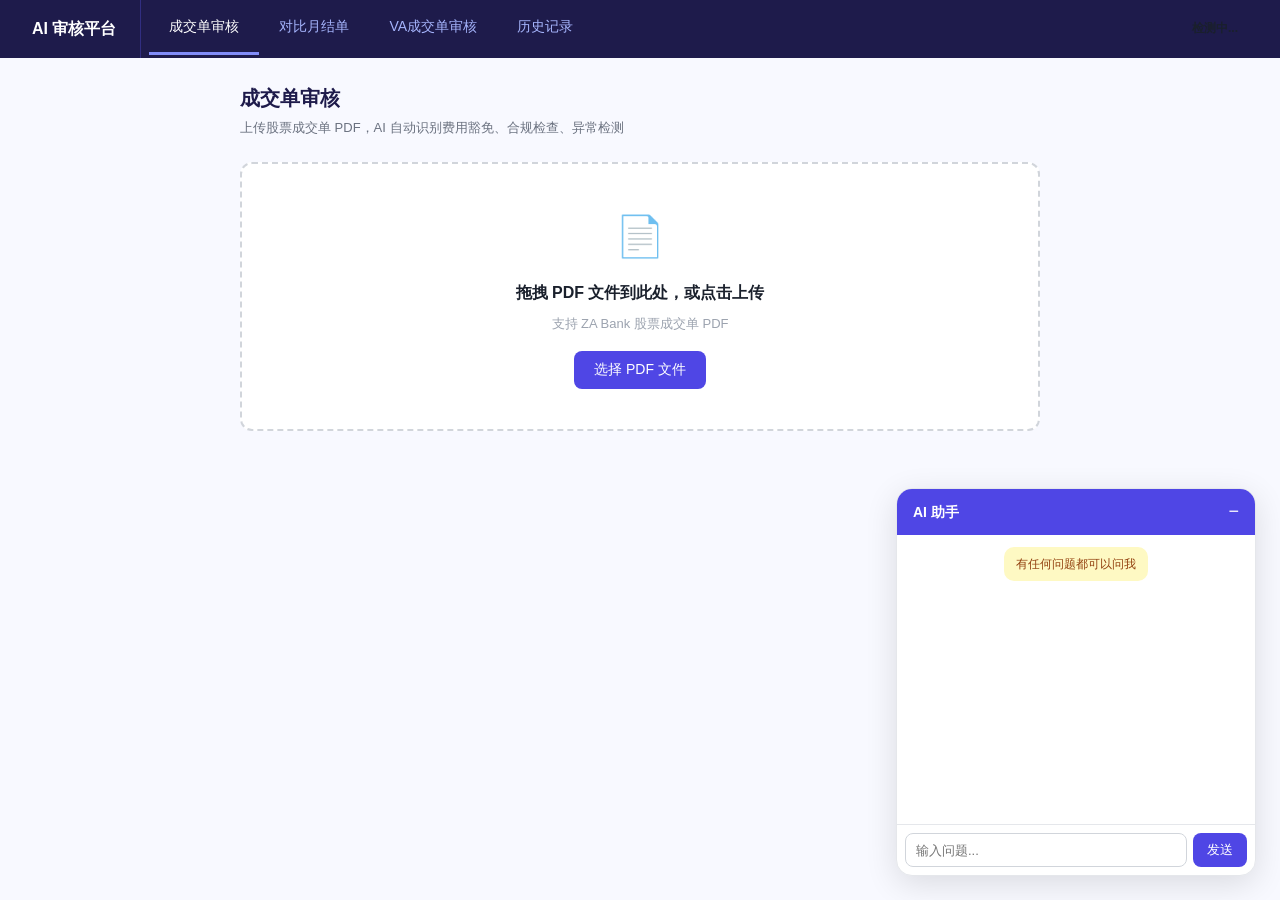
==== templates/index.html @ 9c2ac007 "add VA audit module and Excel export" ====
<!DOCTYPE html>
<html lang="zh-HK">
<head>
    <meta charset="UTF-8">
    <meta name="viewport" content="width=device-width, initial-scale=1.0">
    <title>AI 成交单审核平台</title>
    <link rel="stylesheet" href="/static/style.css">
    <style>
        /* ===== Nav ===== */
        .nav { background: #1e1b4b; padding: 0 32px; display: flex; align-items: center; gap: 0; }
        .nav-brand { color: #fff; font-weight: 700; font-size: 16px; padding: 16px 24px 16px 0; border-right: 1px solid #312e81; margin-right: 8px; }
        .nav-btn { color: #a5b4fc; padding: 16px 20px; cursor: pointer; font-size: 14px; border: none; background: none; transition: all 0.15s; border-bottom: 3px solid transparent; }
        .nav-btn:hover { color: #fff; }
        .nav-btn.active { color: #fff; border-bottom-color: #818cf8; }
        .nav-status { margin-left: auto; font-size: 12px; }

        /* ===== Pages ===== */
        .page { display: none; padding: 24px 32px; max-width: 1000px; margin: 0 auto; }
        .page.active { display: block; }

        /* ===== Compare Page ===== */
        .compare-upload-grid { display: grid; grid-template-columns: 1fr 1fr; gap: 16px; margin-bottom: 20px; }
        .compare-upload-box { border: 2px dashed #d1d5db; border-radius: 12px; padding: 24px; text-align: center; background: #fafafa; }
        .compare-upload-box h3 { font-size: 14px; color: #4f46e5; margin-bottom: 8px; }
        .compare-upload-box p { font-size: 12px; color: #9ca3af; margin-bottom: 12px; }
        .compare-upload-box.has-file { border-color: #4f46e5; background: #f0f4ff; }
        .file-label { font-size: 12px; color: #6b7280; margin-top: 8px; }

        /* ===== Compare Results ===== */
        .compare-result-header { display: flex; gap: 12px; margin-bottom: 20px; }
        .result-badge { padding: 8px 20px; border-radius: 8px; font-weight: 700; font-size: 14px; }
        .result-badge.pass { background: #dcfce7; color: #16a34a; }
        .result-badge.fail { background: #fee2e2; color: #dc2626; }
        .compare-grid { display: grid; grid-template-columns: 1fr 1fr; gap: 20px; margin-bottom: 20px; }
        .compare-card { background: #fff; border: 1px solid #e5e7eb; border-radius: 12px; padding: 16px; }
        .compare-card h4 { font-size: 13px; color: #6b7280; margin-bottom: 12px; font-weight: 600; text-transform: uppercase; letter-spacing: 0.5px; }
        .compare-card .kv { display: flex; justify-content: space-between; font-size: 13px; padding: 4px 0; border-bottom: 1px solid #f3f4f6; }
        .compare-card .kv:last-child { border: none; }
        .compare-card .kv .key { color: #6b7280; }
        .compare-card .kv .val { font-weight: 500; color: #111; }

        .match-table { width: 100%; border-collapse: collapse; font-size: 13px; }
        .match-table th { background: #f3f4f6; padding: 8px 12px; text-align: left; font-weight: 600; color: #374151; }
        .match-table td { padding: 8px 12px; border-bottom: 1px solid #f3f4f6; }
        .match-table tr.match-ok td { background: #f0fdf4; }
        .match-table tr.match-fail td { background: #fff1f2; }
        .match-icon { font-size: 16px; }

        /* ===== History Page ===== */
        .history-item { display: flex; justify-content: space-between; align-items: center; padding: 12px 16px; border: 1px solid #e5e7eb; border-radius: 10px; margin-bottom: 8px; background: #fff; cursor: pointer; }
        .history-item:hover { background: #f9fafb; }
        .hi-name { font-weight: 500; font-size: 14px; }
        .hi-time { font-size: 12px; color: #9ca3af; margin-top: 2px; }
        .hi-badges { display: flex; gap: 6px; }
        .badge-critical { background: #fee2e2; color: #dc2626; padding: 2px 8px; border-radius: 12px; font-size: 11px; }
        .badge-warning { background: #fef3c7; color: #d97706; padding: 2px 8px; border-radius: 12px; font-size: 11px; }
        .badge-ok { background: #dcfce7; color: #16a34a; padding: 2px 8px; border-radius: 12px; font-size: 11px; }

        /* ===== Chat Box ===== */
        .chat-box { position: fixed; bottom: 24px; right: 24px; width: 360px; background: #fff; border: 1px solid #e5e7eb; border-radius: 16px; box-shadow: 0 8px 32px rgba(0,0,0,0.12); z-index: 1000; display: flex; flex-direction: column; overflow: hidden; }
        .chat-header { background: #4f46e5; color: #fff; padding: 12px 16px; display: flex; justify-content: space-between; align-items: center; cursor: pointer; }
        .chat-header h4 { margin: 0; font-size: 14px; }
        .chat-toggle-btn { background: none; border: none; color: #fff; font-size: 18px; cursor: pointer; }
        .chat-body { display: flex; flex-direction: column; height: 340px; }
        .chat-messages { flex: 1; overflow-y: auto; padding: 12px; display: flex; flex-direction: column; gap: 8px; }
        .chat-msg { padding: 8px 12px; border-radius: 10px; font-size: 13px; max-width: 85%; line-height: 1.5; }
        .chat-msg.user { background: #4f46e5; color: #fff; align-self: flex-end; }
        .chat-msg.ai { background: #f3f4f6; color: #111; align-self: flex-start; }
        .chat-msg.hint { background: #fef9c3; color: #92400e; align-self: center; font-size: 12px; text-align: center; }
        .chat-input-row { display: flex; border-top: 1px solid #e5e7eb; padding: 8px; gap: 6px; }
        .chat-input-row input { flex: 1; border: 1px solid #d1d5db; border-radius: 8px; padding: 8px 10px; font-size: 13px; outline: none; }
        .chat-input-row input:focus { border-color: #4f46e5; }
        .chat-send-btn { background: #4f46e5; color: #fff; border: none; border-radius: 8px; padding: 8px 14px; cursor: pointer; font-size: 13px; }
        .chat-send-btn:disabled { background: #a5b4fc; }
        .chat-collapsed .chat-body { display: none; }

        /* ===== Misc ===== */
        .page-title { font-size: 20px; font-weight: 700; color: #1e1b4b; margin-bottom: 4px; }
        .page-subtitle { font-size: 13px; color: #6b7280; margin-bottom: 24px; }
        .btn { padding: 10px 20px; border-radius: 8px; border: none; cursor: pointer; font-size: 14px; font-weight: 500; }
        .btn-primary { background: #4f46e5; color: #fff; }
        .btn-primary:hover { background: #4338ca; }
        .btn-secondary { background: #f3f4f6; color: #374151; }
        .hidden { display: none !important; }
        .card { background: #fff; border: 1px solid #e5e7eb; border-radius: 12px; padding: 20px; margin-bottom: 16px; }
        .section-title { font-size: 15px; font-weight: 600; color: #1e1b4b; margin-bottom: 12px; }
    </style>
</head>
<body style="margin:0;background:#f8f9ff;font-family:-apple-system,BlinkMacSystemFont,'Segoe UI',sans-serif;">

    <!-- ===== Nav ===== -->
    <nav class="nav">
        <div class="nav-brand">AI 审核平台</div>
        <button class="nav-btn active" onclick="showPage('audit')">成交单审核</button>
        <button class="nav-btn" onclick="showPage('compare')">对比月结单</button>
        <button class="nav-btn" onclick="showPage('va')">VA成交单审核</button>
        <button class="nav-btn" onclick="showPage('history')">历史记录</button>
        <div class="nav-status">
            <span class="header-badge" id="ai-status" style="font-size:12px;padding:4px 10px;">检测中...</span>
        </div>
    </nav>

    <!-- ===== Page: 成交单审核 ===== -->
    <div class="page active" id="page-audit">
        <div style="max-width:800px;margin:0 auto;">
            <div class="page-title">成交单审核</div>
            <div class="page-subtitle">上传股票成交单 PDF，AI 自动识别费用豁免、合规检查、异常检测</div>

            <div class="upload-zone" id="upload-zone" style="border:2px dashed #d1d5db;border-radius:12px;padding:40px;text-align:center;background:#fff;margin-bottom:16px;">
                <div style="font-size:40px;margin-bottom:12px;">📄</div>
                <h2 style="font-size:16px;margin-bottom:8px;">拖拽 PDF 文件到此处，或点击上传</h2>
                <p style="color:#9ca3af;font-size:13px;margin-bottom:16px;">支持 ZA Bank 股票成交单 PDF</p>
                <input type="file" id="file-input" accept=".pdf" hidden>
                <button class="btn btn-primary" onclick="document.getElementById('file-input').click()">选择 PDF 文件</button>
            </div>

            <div id="file-list" style="margin-bottom:12px;"></div>
            <div class="hidden" id="progress-container" style="margin-bottom:16px;">
                <div style="background:#e5e7eb;border-radius:8px;height:8px;overflow:hidden;">
                    <div id="progress-fill" style="background:#4f46e5;height:100%;width:0;transition:width 0.3s;"></div>
                </div>
                <p id="progress-text" style="font-size:13px;color:#6b7280;margin-top:6px;">正在处理...</p>
            </div>

            <div class="hidden" id="results-section">
                <div style="display:flex;justify-content:space-between;align-items:center;margin-bottom:16px;">
                    <div class="section-title">审核报告</div>
                    <button class="btn btn-secondary" onclick="resetAudit()">审核新文件</button>
                </div>
                <div id="summary-cards" style="display:grid;grid-template-columns:repeat(4,1fr);gap:12px;margin-bottom:16px;"></div>
                <div class="card hidden" id="ai-summary-card">
                    <div class="section-title">AI 审核摘要</div>
                    <p id="ai-summary-text" style="font-size:14px;line-height:1.7;color:#374151;"></p>
                </div>
                <div class="card hidden" id="fee-waiver-card">
                    <div class="section-title">费用豁免详情</div>
                    <div id="fee-waiver-content"></div>
                </div>
                <div class="card">
                    <div class="section-title">审核发现 (<span id="findings-count">0</span>)</div>
                    <div id="findings-list"></div>
                </div>
                <div class="card">
                    <div class="section-title">提取的成交单数据</div>
                    <div id="data-table"></div>
                </div>
            </div>
        </div>
    </div>

    <!-- ===== Page: 对比月结单 ===== -->
    <div class="page" id="page-compare">
        <div class="page-title">成交单 vs 月结单对比</div>
        <div class="page-subtitle">上传成交单和对应月结单，自动比对是否体现同一笔交易</div>

        <div class="compare-upload-grid">
            <div class="compare-upload-box" id="contract-box">
                <h3>成交单 Contract Note</h3>
                <p>Stock Contract Note PDF</p>
                <input type="file" id="contract-input" accept=".pdf" hidden onchange="onContractSelected()">
                <button class="btn btn-primary" style="font-size:13px;padding:8px 16px;" onclick="document.getElementById('contract-input').click()">选择成交单</button>
                <div class="file-label" id="contract-label"></div>
            </div>
            <div class="compare-upload-box" id="statement-box">
                <h3>月结单 Monthly Statement</h3>
                <p>Investment Account Monthly Statement PDF</p>
                <input type="file" id="statement-input" accept=".pdf" hidden onchange="onStatementSelected()">
                <button class="btn btn-secondary" style="font-size:13px;padding:8px 16px;" onclick="document.getElementById('statement-input').click()">选择月结单</button>
                <div class="file-label" id="statement-label"></div>
            </div>
        </div>

        <div style="text-align:center;margin-bottom:24px;">
            <button class="btn btn-primary" id="compare-btn" onclick="runCompare()" disabled style="padding:12px 32px;font-size:15px;">开始对比</button>
        </div>

        <div class="hidden" id="compare-loading" style="text-align:center;padding:40px;color:#6b7280;">
            正在解析文件并对比中，请稍候...
        </div>

        <div class="hidden" id="compare-results">
            <div class="compare-result-header">
                <div class="result-badge" id="overall-badge"></div>
                <div style="font-size:13px;color:#6b7280;align-self:center;" id="overall-note"></div>
            </div>

            <div class="compare-grid">
                <div class="compare-card">
                    <h4>成交单</h4>
                    <div id="contract-summary"></div>
                </div>
                <div class="compare-card">
                    <h4>月结单（匹配交易）</h4>
                    <div id="statement-summary"></div>
                </div>
            </div>

            <div class="card">
                <div class="section-title">字段对比结果</div>
                <table class="match-table">
                    <thead><tr><th>字段</th><th>成交单</th><th>月结单</th><th>结果</th></tr></thead>
                    <tbody id="match-table-body"></tbody>
                </table>
            </div>

            <div class="hidden card" id="unmatched-card" style="background:#fff7ed;border-color:#fed7aa;">
                <div class="section-title" style="color:#c2410c;">未找到对应交易</div>
                <div id="unmatched-content" style="font-size:13px;color:#9a3412;"></div>
            </div>

            <div style="text-align:center;margin-top:16px;">
                <button class="btn btn-secondary" onclick="resetCompare()">重新对比</button>
            </div>
        </div>
    </div>

    <!-- ===== Page: VA成交单审核 ===== -->
    <div class="page" id="page-va">
        <div class="page-title">VA 成交单审核</div>
        <div class="page-subtitle">上传虚拟资产成交单 PDF，自动识别语言和交易类型，对照官方模板逐条检查条款</div>

        <div style="border:2px dashed #d1d5db;border-radius:12px;padding:40px;text-align:center;background:#fff;margin-bottom:16px;" id="va-upload-zone">
            <div style="font-size:40px;margin-bottom:12px;">🔐</div>
            <h2 style="font-size:16px;margin-bottom:8px;">上传 VA 成交单 PDF</h2>
            <p style="color:#9ca3af;font-size:13px;margin-bottom:16px;">支持繁体/简体，买入/卖出自动识别</p>
            <input type="file" id="va-file-input" accept=".pdf" hidden>
            <button class="btn btn-primary" onclick="document.getElementById('va-file-input').click()">选择 PDF 文件</button>
        </div>

        <div class="hidden" id="va-loading" style="text-align:center;padding:30px;color:#6b7280;">正在审核中，请稍候...</div>

        <div class="hidden" id="va-results">
            <div style="display:flex;justify-content:space-between;align-items:center;margin-bottom:16px;">
                <div class="section-title">VA 审核报告</div>
                <button class="btn btn-secondary" onclick="resetVA()">审核新文件</button>
            </div>

            <!-- 基本信息 -->
            <div class="card" style="margin-bottom:16px;">
                <div class="section-title">文件信息</div>
                <div style="display:grid;grid-template-columns:repeat(3,1fr);gap:12px;" id="va-info"></div>
            </div>

            <!-- 总体结论 -->
            <div style="display:flex;gap:12px;margin-bottom:16px;align-items:center;">
                <div class="result-badge" id="va-overall-badge"></div>
                <div style="font-size:13px;color:#6b7280;" id="va-overall-note"></div>
            </div>

            <!-- 统计 -->
            <div style="display:grid;grid-template-columns:repeat(3,1fr);gap:12px;margin-bottom:16px;" id="va-stats"></div>

            <!-- 检查详情 -->
            <div class="card">
                <div class="section-title">逐条检查结果</div>
                <div id="va-checks"></div>
            </div>
        </div>
    </div>

    <!-- ===== Page: 历史记录 ===== -->
    <div class="page" id="page-history">
        <div style="display:flex;justify-content:space-between;align-items:center;margin-bottom:16px;">
            <div>
                <div class="page-title">历史记录</div>
                <div class="page-subtitle">所有历史审核报告，点击查看详情</div>
            </div>
            <a href="/api/export/excel" download>
                <button class="btn btn-primary" style="background:#16a34a;">⬇ 导出 Excel</button>
            </a>
        </div>
        <div id="history-list-content"></div>
    </div>

    <!-- ===== Chat Box ===== -->
    <div class="chat-box" id="chat-box">
        <div class="chat-header" onclick="toggleChat()">
            <h4>AI 助手</h4>
            <button class="chat-toggle-btn" id="chat-toggle-icon">−</button>
        </div>
        <div class="chat-body">
            <div class="chat-messages" id="chat-messages">
                <div class="chat-msg hint">有任何问题都可以问我</div>
            </div>
            <div class="chat-input-row">
                <input type="text" id="chat-input" placeholder="输入问题..." onkeydown="if(event.key==='Enter') sendChat()">
                <button class="chat-send-btn" id="chat-send-btn" onclick="sendChat()">发送</button>
            </div>
        </div>
    </div>

<script>
let auditResults = [];
let currentContractData = null;

document.addEventListener('DOMContentLoaded', () => {
    checkHealth();
    setupDragDrop();
    document.getElementById('file-input').addEventListener('change', e => {
        if (e.target.files.length > 0) handleFiles(Array.from(e.target.files));
    });
});

// ===== Nav =====
function showPage(name) {
    document.querySelectorAll('.page').forEach(p => p.classList.remove('active'));
    document.querySelectorAll('.nav-btn').forEach(b => b.classList.remove('active'));
    document.getElementById('page-' + name).classList.add('active');
    event.target.classList.add('active');
    if (name === 'history') loadHistory();
}

// ===== Health =====
async function checkHealth() {
    try {
        const data = await fetch('/api/health').then(r => r.json());
        const badge = document.getElementById('ai-status');
        badge.textContent = data.ai_enabled ? 'AI 已启用' : '规则引擎模式';
        badge.style.background = data.ai_enabled ? '#dcfce7' : '#fef3c7';
        badge.style.color = data.ai_enabled ? '#16a34a' : '#d97706';
        badge.style.borderRadius = '20px';
        badge.style.padding = '4px 10px';
    } catch(e) {}
}

// ===== Audit Page =====
function setupDragDrop() {
    const zone = document.getElementById('upload-zone');
    zone.addEventListener('dragover', e => { e.preventDefault(); zone.style.borderColor='#4f46e5'; zone.style.background='#f0f4ff'; });
    zone.addEventListener('dragleave', () => { zone.style.borderColor='#d1d5db'; zone.style.background='#fff'; });
    zone.addEventListener('drop', e => {
        e.preventDefault(); zone.style.borderColor='#d1d5db'; zone.style.background='#fff';
        const files = Array.from(e.dataTransfer.files).filter(f => f.name.endsWith('.pdf'));
        if (files.length) handleFiles(files);
    });
}

function handleFiles(files) {
    document.getElementById('file-list').innerHTML = files.map(f =>
        `<div style="font-size:13px;color:#374151;padding:6px 0;">📄 ${f.name}</div>`
    ).join('');
    uploadFiles(files);
}

async function uploadFiles(files) {
    document.getElementById('progress-container').classList.remove('hidden');
    auditResults = [];
    for (let i = 0; i < files.length; i++) {
        document.getElementById('progress-fill').style.width = (i/files.length*100) + '%';
        document.getElementById('progress-text').textContent = `正在处理 ${i+1}/${files.length}: ${files[i].name}`;
        const fd = new FormData(); fd.append('file', files[i]);
        const data = await fetch('/api/audit', {method:'POST', body:fd}).then(r=>r.json());
        if (data.success) { auditResults.push(data); currentContractData = data.contract_data; }
    }
    document.getElementById('progress-fill').style.width = '100%';
    document.getElementById('progress-text').textContent = '审核完成！';
    setTimeout(() => document.getElementById('progress-container').classList.add('hidden'), 1000);
    if (auditResults.length) renderAuditResults(auditResults[0]);
}

function renderAuditResults(r) {
    document.getElementById('results-section').classList.remove('hidden');
    const cards = [
        {n: r.critical_count, label:'严重问题', bg:'#fee2e2', color:'#dc2626'},
        {n: r.warning_count, label:'警告', bg:'#fef3c7', color:'#d97706'},
        {n: r.info_count, label:'信息', bg:'#eff6ff', color:'#2563eb'},
        {n: r.total_findings, label:'总计', bg:'#f3f4f6', color:'#374151'},
    ];
    document.getElementById('summary-cards').innerHTML = cards.map(c => `
        <div style="background:${c.bg};border-radius:10px;padding:16px;text-align:center;">
            <div style="font-size:28px;font-weight:700;color:${c.color};">${c.n}</div>
            <div style="font-size:12px;color:${c.color};margin-top:4px;">${c.label}</div>
        </div>`).join('');

    if (r.ai_summary) {
        document.getElementById('ai-summary-card').classList.remove('hidden');
        document.getElementById('ai-summary-text').textContent = r.ai_summary;
    }

    const fw = r.fee_waiver_details;
    if (fw) {
        document.getElementById('fee-waiver-card').classList.remove('hidden');
        document.getElementById('fee-waiver-content').innerHTML = `
            <div style="display:grid;grid-template-columns:1fr 1fr 1fr;gap:12px;font-size:13px;">
                <div style="padding:10px;background:${fw.commission_waived?'#dcfce7':'#f9fafb'};border-radius:8px;">
                    <div style="color:#6b7280;">佣金</div>
                    <div style="font-weight:600;color:${fw.commission_waived?'#16a34a':'#374151'};">${fw.commission_waived?'已豁免':'正常收取'}</div>
                </div>
                <div style="padding:10px;background:${fw.platform_fee_waived?'#dcfce7':'#f9fafb'};border-radius:8px;">
                    <div style="color:#6b7280;">平台费</div>
                    <div style="font-weight:600;color:${fw.platform_fee_waived?'#16a34a':'#374151'};">${fw.platform_fee_waived?'已豁免':'正常收取'}</div>
                </div>
                <div style="padding:10px;background:#f9fafb;border-radius:8px;">
                    <div style="color:#6b7280;">共节省</div>
                    <div style="font-weight:600;">${fw.waiver_currency} ${fw.total_fees_saved.toFixed(2)}</div>
                </div>
            </div>
            ${fw.has_remark ? `<div style="margin-top:10px;font-size:13px;color:#6b7280;">备注：${fw.remark_text_cn||fw.remark_text}</div>` : ''}`;
    }

    const sev = {critical:'#fee2e2', warning:'#fef9c3', info:'#eff6ff'};
    const sevC = {critical:'#dc2626', warning:'#d97706', info:'#2563eb'};
    const cat = {fee_waiver:'费用豁免', compliance:'合规检查', anomaly:'异常检测', data_quality:'数据质量'};
    document.getElementById('findings-count').textContent = r.findings.length;
    document.getElementById('findings-list').innerHTML = r.findings.map(f => `
        <div style="background:${sev[f.severity]||'#f9fafb'};border-radius:8px;padding:12px;margin-bottom:8px;">
            <div style="display:flex;align-items:center;gap:8px;margin-bottom:4px;">
                <span style="font-size:11px;background:#fff;color:${sevC[f.severity]||'#374151'};padding:2px 8px;border-radius:12px;font-weight:600;">${f.severity.toUpperCase()}</span>
                <span style="font-size:11px;color:#6b7280;">[${cat[f.category]||f.category}]</span>
                <span style="font-size:13px;font-weight:600;color:#111;">${escapeHtml(f.title)}</span>
            </div>
            <div style="font-size:13px;color:#374151;">${escapeHtml(f.detail)}</div>
            ${f.suggestion ? `<div style="font-size:12px;color:#6b7280;margin-top:6px;">💡 ${escapeHtml(f.suggestion)}</div>` : ''}
        </div>`).join('');

    const d = r.contract_data;
    const rows = [
        ['客户', `${d.customer_name||'-'} ${d.customer_name_cn||''}`],
        ['账户', d.account_number||'-'],
        ['股票', `${d.stock_name||'-'} (${d.stock_code||'-'})`],
        ['市场', d.stock_market||'-'],
        ['类型', d.transaction_type||'-'],
        ['成交日期', d.contract_date||'-'],
        ['成交价', `${d.avg_price_currency||''} ${d.avg_price||'-'}`],
        ['股数', d.quantity||'-'],
        ['交易金额', `${d.total_amount_currency||''} ${d.total_amount?.toFixed(2)||'-'}`],
        ['佣金', `${d.commission_currency||''} ${d.commission?.toFixed(2)??'-'}`],
        ['平台费', `${d.platform_fee_currency||''} ${d.platform_fee?.toFixed(2)??'-'}`],
        ['交收金额', `${d.settlement_amount_currency||''} ${d.settlement_amount?.toFixed(2)||'-'}`],
        ['交收日期', d.settlement_date||'-'],
        ['交易编号', d.order_reference||'-'],
    ];
    document.getElementById('data-table').innerHTML = `<table style="width:100%;border-collapse:collapse;font-size:13px;">
        <tbody>${rows.map(([k,v])=>`<tr><td style="padding:6px 8px;color:#6b7280;width:120px;">${k}</td><td style="padding:6px 8px;font-weight:500;">${escapeHtml(String(v))}</td></tr>`).join('')}</tbody></table>`;

    document.getElementById('results-section').scrollIntoView({behavior:'smooth'});
}

function resetAudit() {
    auditResults = []; currentContractData = null;
    document.getElementById('results-section').classList.add('hidden');
    document.getElementById('file-list').innerHTML = '';
    document.getElementById('file-input').value = '';
    document.getElementById('ai-summary-card').classList.add('hidden');
    document.getElementById('fee-waiver-card').classList.add('hidden');
    window.scrollTo({top:0,behavior:'smooth'});
}

// ===== Compare Page =====
let contractFile = null, statementFile = null;

function onContractSelected() {
    contractFile = document.getElementById('contract-input').files[0];
    document.getElementById('contract-label').textContent = contractFile ? contractFile.name : '';
    document.getElementById('contract-box').classList.toggle('has-file', !!contractFile);
    updateCompareBtn();
}

function onStatementSelected() {
    statementFile = document.getElementById('statement-input').files[0];
    document.getElementById('statement-label').textContent = statementFile ? statementFile.name : '';
    document.getElementById('statement-box').classList.toggle('has-file', !!statementFile);
    updateCompareBtn();
}

function updateCompareBtn() {
    document.getElementById('compare-btn').disabled = !(contractFile && statementFile);
}

async function runCompare() {
    document.getElementById('compare-results').classList.add('hidden');
    document.getElementById('compare-loading').classList.remove('hidden');

    const fd = new FormData();
    fd.append('contract_file', contractFile);
    fd.append('statement_file', statementFile);

    const data = await fetch('/api/compare', {method:'POST', body:fd}).then(r=>r.json());
    document.getElementById('compare-loading').classList.add('hidden');

    if (!data.success) { alert('对比失败，请重试'); return; }

    // Overall badge
    const pass = data.overall === 'pass';
    document.getElementById('overall-badge').textContent = pass ? '✅ 对比通过' : '❌ 发现不一致';
    document.getElementById('overall-badge').className = 'result-badge ' + (pass ? 'pass' : 'fail');
    document.getElementById('overall-note').textContent = pass
        ? `所有字段一致，成交单与月结单体现同一笔交易`
        : `发现 ${data.mismatches.length} 处不一致，请核查`;

    // Contract summary
    const cn = data.contract_summary;
    document.getElementById('contract-summary').innerHTML = [
        ['股票代码', cn.stock_code], ['成交日期', cn.trade_date],
        ['股数', cn.quantity], ['单价', cn.unit_price],
        ['佣金', cn.commission], ['平台费', cn.platform_fee],
        ['交收金额', cn.settlement_amount], ['账户', cn.account_number],
    ].map(([k,v]) => `<div class="kv"><span class="key">${k}</span><span class="val">${v??'-'}</span></div>`).join('');

    // Statement summary
    const st = data.statement_summary;
    const stx = st.matched_transaction;
    document.getElementById('statement-summary').innerHTML = [
        ['结单期间', st.period], ['账户', st.account_number],
        ['交易笔数', st.transaction_count],
        stx ? ['匹配交易日期', stx.trade_date] : ['匹配状态', '未找到'],
        stx ? ['股数', stx.quantity] : null,
        stx ? ['单价', stx.unit_price] : null,
        stx ? ['交收金额', stx.settlement_amount] : null,
    ].filter(Boolean).map(([k,v]) => `<div class="kv"><span class="key">${k}</span><span class="val">${v??'-'}</span></div>`).join('');

    // Match table
    const allFields = [...data.matches.map(f=>({...f,ok:true})), ...data.mismatches.map(f=>({...f,ok:false}))];
    document.getElementById('match-table-body').innerHTML = allFields.map(f => `
        <tr class="${f.ok?'match-ok':'match-fail'}">
            <td>${f.field}</td>
            <td>${f.contract}</td>
            <td>${f.statement}</td>
            <td class="match-icon">${f.ok ? '✅' : '❌'}</td>
        </tr>`).join('');

    // Unmatched
    if (data.unmatched.length) {
        document.getElementById('unmatched-card').classList.remove('hidden');
        document.getElementById('unmatched-content').innerHTML = data.unmatched.map(u => u.note).join('<br>');
    }

    document.getElementById('compare-results').classList.remove('hidden');
}

function resetCompare() {
    contractFile = null; statementFile = null;
    document.getElementById('contract-input').value = '';
    document.getElementById('statement-input').value = '';
    document.getElementById('contract-label').textContent = '';
    document.getElementById('statement-label').textContent = '';
    document.getElementById('contract-box').classList.remove('has-file');
    document.getElementById('statement-box').classList.remove('has-file');
    document.getElementById('compare-btn').disabled = true;
    document.getElementById('compare-results').classList.add('hidden');
    document.getElementById('unmatched-card').classList.add('hidden');
}

// ===== History Page =====
async function loadHistory() {
    const data = await fetch('/api/records').then(r=>r.json());
    const list = document.getElementById('history-list-content');
    if (!data.records.length) { list.innerHTML = '<div style="color:#9ca3af;font-size:14px;padding:20px;">暂无历史记录</div>'; return; }
    list.innerHTML = data.records.map(r => `
        <div class="history-item" onclick="loadRecord('${r.id}')">
            <div>
                <div class="hi-name">📄 ${escapeHtml(r.file_name)}</div>
                <div class="hi-time">${r.audit_time}</div>
            </div>
            <div class="hi-badges">
                ${r.critical_count>0 ? `<span class="badge-critical">严重 ${r.critical_count}</span>` : ''}
                ${r.warning_count>0 ? `<span class="badge-warning">警告 ${r.warning_count}</span>` : ''}
                ${!r.critical_count && !r.warning_count ? `<span class="badge-ok">正常</span>` : ''}
            </div>
        </div>`).join('');
}

async function loadRecord(id) {
    const data = await fetch(`/api/records/${id}`).then(r=>r.json());
    if (data.success) {
        currentContractData = data.contract_data;
        showPage('audit');
        document.querySelectorAll('.nav-btn')[0].classList.add('active');
        document.querySelectorAll('.nav-btn')[2].classList.remove('active');
        renderAuditResults(data);
    }
}

// ===== VA Audit =====
document.getElementById('va-file-input').addEventListener('change', async e => {
    if (!e.target.files.length) return;
    const file = e.target.files[0];
    document.getElementById('va-loading').classList.remove('hidden');
    document.getElementById('va-results').classList.add('hidden');

    const fd = new FormData(); fd.append('file', file);
    const data = await fetch('/api/va-audit', {method:'POST', body:fd}).then(r=>r.json());
    document.getElementById('va-loading').classList.add('hidden');

    if (!data.success) { alert('审核失败: ' + data.error); return; }

    // 基本信息
    const infoItems = [
        ['文件名', data.file_name], ['审核时间', data.audit_time],
        ['客户姓名', data.customer_name||'-'], ['账户号码', data.account_number||'-'],
        ['资产名称', data.asset_name||'-'], ['资产代码', data.asset_code||'-'],
        ['交易平台', data.platform||'-'], ['成交日期', data.contract_date||'-'],
        ['语言', data.language], ['交易类型', data.transaction_type],
    ];
    document.getElementById('va-info').innerHTML = infoItems.map(([k,v]) => `
        <div style="background:#f9fafb;border-radius:8px;padding:10px;">
            <div style="font-size:11px;color:#6b7280;">${k}</div>
            <div style="font-size:13px;font-weight:600;margin-top:2px;">${escapeHtml(String(v))}</div>
        </div>`).join('');

    // 总体结论
    const pass = data.overall === 'pass';
    document.getElementById('va-overall-badge').textContent = pass ? '✅ 审核通过' : '❌ 审核未通过';
    document.getElementById('va-overall-badge').className = 'result-badge ' + (pass ? 'pass' : 'fail');
    document.getElementById('va-overall-note').textContent = pass
        ? `所有 ${data.total} 项检查均通过`
        : `${data.failed} 项检查未通过，请核查`;

    // 统计
    document.getElementById('va-stats').innerHTML = `
        <div style="background:#dcfce7;border-radius:10px;padding:16px;text-align:center;">
            <div style="font-size:28px;font-weight:700;color:#16a34a;">${data.passed}</div>
            <div style="font-size:12px;color:#16a34a;">通过</div>
        </div>
        <div style="background:#fee2e2;border-radius:10px;padding:16px;text-align:center;">
            <div style="font-size:28px;font-weight:700;color:#dc2626;">${data.failed}</div>
            <div style="font-size:12px;color:#dc2626;">失败</div>
        </div>
        <div style="background:#f3f4f6;border-radius:10px;padding:16px;text-align:center;">
            <div style="font-size:28px;font-weight:700;color:#374151;">${data.total}</div>
            <div style="font-size:12px;color:#374151;">总计</div>
        </div>`;

    // 按类别分组显示
    const groups = {};
    for (const c of data.checks) {
        if (!groups[c.category]) groups[c.category] = [];
        groups[c.category].push(c);
    }
    const resultColor = {pass:'#16a34a', fail:'#dc2626', warning:'#d97706'};
    const resultBg = {pass:'#dcfce7', fail:'#fee2e2', warning:'#fef3c7'};
    const resultLabel = {pass:'通过', fail:'失败', warning:'警告'};
    document.getElementById('va-checks').innerHTML = Object.entries(groups).map(([cat, items]) => `
        <div style="margin-bottom:16px;">
            <div style="font-size:12px;font-weight:700;color:#6b7280;text-transform:uppercase;letter-spacing:0.5px;margin-bottom:8px;">${cat}</div>
            ${items.map(c => `
                <div style="display:flex;align-items:flex-start;gap:10px;padding:8px 0;border-bottom:1px solid #f3f4f6;">
                    <span style="background:${resultBg[c.result]};color:${resultColor[c.result]};padding:2px 8px;border-radius:12px;font-size:11px;font-weight:600;white-space:nowrap;">${resultLabel[c.result]||c.result}</span>
                    <div>
                        <div style="font-size:13px;font-weight:500;">${escapeHtml(c.item)}</div>
                        <div style="font-size:12px;color:#6b7280;margin-top:2px;">${escapeHtml(c.detail)}</div>
                    </div>
                </div>`).join('')}
        </div>`).join('');

    document.getElementById('va-results').classList.remove('hidden');
    document.getElementById('va-results').scrollIntoView({behavior:'smooth'});
});

function resetVA() {
    document.getElementById('va-file-input').value = '';
    document.getElementById('va-results').classList.add('hidden');
    window.scrollTo({top:0,behavior:'smooth'});
}

// ===== Chat =====
function toggleChat() {
    document.getElementById('chat-box').classList.toggle('chat-collapsed');
    document.getElementById('chat-toggle-icon').textContent =
        document.getElementById('chat-box').classList.contains('chat-collapsed') ? '+' : '−';
}

async function sendChat() {
    const input = document.getElementById('chat-input');
    const q = input.value.trim(); if (!q) return;
    appendMsg(q, 'user'); input.value = '';
    document.getElementById('chat-send-btn').disabled = true;
    if (!currentContractData) {
        const prompt = `用户问题：${q}\n\n请用简洁专业的中文回答。`;
        const data = await fetch('/api/chat', {method:'POST', headers:{'Content-Type':'application/json'}, body: JSON.stringify({question:q, contract_data:{}})}).then(r=>r.json());
        appendMsg(data.answer, 'ai');
        document.getElementById('chat-send-btn').disabled = false;
        return;
    }
    const data = await fetch('/api/chat', {method:'POST', headers:{'Content-Type':'application/json'}, body: JSON.stringify({question:q, contract_data:currentContractData})}).then(r=>r.json());
    appendMsg(data.answer, 'ai');
    document.getElementById('chat-send-btn').disabled = false;
}

function appendMsg(text, role) {
    const msgs = document.getElementById('chat-messages');
    const div = document.createElement('div');
    div.className = `chat-msg ${role}`;
    div.textContent = text;
    msgs.appendChild(div);
    msgs.scrollTop = msgs.scrollHeight;
}

function escapeHtml(text) {
    const d = document.createElement('div'); d.textContent = text; return d.innerHTML;
}
</script>
</body>
</html>
---- static/style.css ----
/* ============================================================
   AI Contract Note Audit Platform — Styles
   ============================================================ */

/* ====== Reset & Base ====== */
*, *::before, *::after {
    box-sizing: border-box;
    margin: 0;
    padding: 0;
}

:root {
    --color-bg: #f5f7fa;
    --color-surface: #ffffff;
    --color-border: #e2e8f0;
    --color-text: #1a202c;
    --color-text-secondary: #64748b;
    --color-primary: #3b82f6;
    --color-primary-dark: #2563eb;
    --color-critical: #ef4444;
    --color-warning: #f59e0b;
    --color-info: #3b82f6;
    --color-success: #10b981;
    --color-waiver: #8b5cf6;
    --radius: 12px;
    --shadow: 0 1px 3px rgba(0,0,0,0.08), 0 1px 2px rgba(0,0,0,0.06);
    --shadow-lg: 0 10px 40px rgba(0,0,0,0.1);
}

body {
    font-family: -apple-system, BlinkMacSystemFont, "Segoe UI", Roboto, "Helvetica Neue", Arial, sans-serif;
    background: var(--color-bg);
    color: var(--color-text);
    line-height: 1.6;
    min-height: 100vh;
}

/* ====== App Container ====== */
.app-container {
    max-width: 960px;
    margin: 0 auto;
    padding: 20px;
    min-height: 100vh;
    display: flex;
    flex-direction: column;
}

/* ====== Header ====== */
.header {
    display: flex;
    justify-content: space-between;
    align-items: flex-start;
    padding: 24px 0;
    border-bottom: 1px solid var(--color-border);
    margin-bottom: 32px;
}

.header-content h1 {
    font-size: 28px;
    font-weight: 700;
    color: var(--color-text);
    margin-bottom: 4px;
}

.subtitle {
    color: var(--color-text-secondary);
    font-size: 15px;
}

.header-badge {
    padding: 6px 16px;
    border-radius: 20px;
    font-size: 13px;
    font-weight: 600;
    white-space: nowrap;
}

.badge-on {
    background: #dcfce7;
    color: #166534;
    border: 1px solid #bbf7d0;
}

.badge-off {
    background: #fef3c7;
    color: #92400e;
    border: 1px solid #fde68a;
}

.badge-error {
    background: #fee2e2;
    color: #991b1b;
    border: 1px solid #fecaca;
}

/* ====== Main ====== */
.main {
    flex: 1;
}

/* ====== Upload Section ====== */
.upload-zone {
    background: var(--color-surface);
    border: 2px dashed var(--color-border);
    border-radius: var(--radius);
    padding: 48px 24px;
    text-align: center;
    cursor: pointer;
    transition: all 0.2s ease;
}

.upload-zone:hover,
.upload-zone.drag-over {
    border-color: var(--color-primary);
    background: #eff6ff;
}

.upload-icon {
    font-size: 48px;
    margin-bottom: 16px;
}

.upload-zone h2 {
    font-size: 18px;
    font-weight: 600;
    margin-bottom: 8px;
}

.upload-zone p {
    color: var(--color-text-secondary);
    font-size: 14px;
    margin-bottom: 16px;
}

.upload-hint {
    margin-top: 12px;
    font-size: 12px !important;
    color: #94a3b8 !important;
}

/* ====== Buttons ====== */
.btn {
    display: inline-flex;
    align-items: center;
    gap: 6px;
    padding: 10px 24px;
    border: none;
    border-radius: 8px;
    font-size: 14px;
    font-weight: 600;
    cursor: pointer;
    transition: all 0.15s ease;
}

.btn-primary {
    background: var(--color-primary);
    color: white;
}

.btn-primary:hover {
    background: var(--color-primary-dark);
    transform: translateY(-1px);
    box-shadow: 0 4px 12px rgba(59,130,246,0.35);
}

.btn-secondary {
    background: var(--color-surface);
    color: var(--color-text);
    border: 1px solid var(--color-border);
}

.btn-secondary:hover {
    background: #f8fafc;
    border-color: #cbd5e1;
}

/* ====== File List ====== */
.file-list {
    margin-top: 16px;
    display: flex;
    flex-direction: column;
    gap: 8px;
}

.file-item {
    background: var(--color-surface);
    border: 1px solid var(--color-border);
    border-radius: 8px;
    padding: 10px 16px;
    font-size: 14px;
    display: flex;
    align-items: center;
    gap: 8px;
}

/* ====== Progress ====== */
.progress-container {
    margin-top: 20px;
    background: var(--color-surface);
    border-radius: var(--radius);
    padding: 20px;
    box-shadow: var(--shadow);
}

.progress-bar {
    height: 6px;
    background: #e2e8f0;
    border-radius: 3px;
    overflow: hidden;
    margin-bottom: 8px;
}

.progress-fill {
    height: 100%;
    background: linear-gradient(90deg, var(--color-primary), var(--color-waiver));
    border-radius: 3px;
    transition: width 0.3s ease;
    width: 0%;
}

.progress-text {
    font-size: 13px;
    color: var(--color-text-secondary);
    text-align: center;
}

/* ====== Results Section ====== */
.results-section {
    margin-top: 32px;
    display: flex;
    flex-direction: column;
    gap: 20px;
}

.results-header {
    display: flex;
    justify-content: space-between;
    align-items: center;
}

.results-header h2 {
    font-size: 22px;
    font-weight: 700;
}

/* ====== Summary Cards ====== */
.summary-cards {
    display: grid;
    grid-template-columns: repeat(4, 1fr);
    gap: 12px;
}

.summary-card {
    background: var(--color-surface);
    border-radius: var(--radius);
    padding: 20px;
    text-align: center;
    box-shadow: var(--shadow);
    border-left: 4px solid transparent;
}

.card-critical { border-left-color: var(--color-critical); }
.card-warning  { border-left-color: var(--color-warning); }
.card-info      { border-left-color: var(--color-info); }
.card-total     { border-left-color: var(--color-waiver); }

.sc-number {
    font-size: 32px;
    font-weight: 800;
    line-height: 1;
    margin-bottom: 6px;
}

.card-critical .sc-number { color: var(--color-critical); }
.card-warning .sc-number  { color: var(--color-warning); }
.card-info .sc-number      { color: var(--color-info); }
.card-total .sc-number     { color: var(--color-waiver); }

.sc-label {
    font-size: 13px;
    color: var(--color-text-secondary);
    font-weight: 500;
}

/* ====== Card ====== */
.card {
    background: var(--color-surface);
    border-radius: var(--radius);
    padding: 24px;
    box-shadow: var(--shadow);
}

.card h3 {
    font-size: 16px;
    font-weight: 600;
    margin-bottom: 16px;
    padding-bottom: 12px;
    border-bottom: 1px solid var(--color-border);
}

/* ====== Fee Waiver ====== */
.fee-grid {
    display: grid;
    grid-template-columns: repeat(3, 1fr);
    gap: 12px;
}

.fee-item {
    padding: 12px 16px;
    background: #f8fafc;
    border-radius: 8px;
    border: 1px solid var(--color-border);
}

.fee-item.waived {
    background: #faf5ff;
    border-color: #e9d5ff;
}

.fee-item.full-width {
    grid-column: 1 / -1;
}

.fee-label {
    display: block;
    font-size: 12px;
    color: var(--color-text-secondary);
    text-transform: uppercase;
    letter-spacing: 0.5px;
    margin-bottom: 4px;
}

.fee-value {
    font-size: 14px;
    font-weight: 600;
}

.waived .fee-value {
    color: var(--color-waiver);
}

/* ====== Findings ====== */
.findings-section h3 {
    font-size: 18px;
    font-weight: 700;
    margin-bottom: 16px;
}

.finding-item {
    background: var(--color-surface);
    border-radius: 10px;
    padding: 16px 20px;
    margin-bottom: 10px;
    border-left: 4px solid transparent;
    box-shadow: var(--shadow);
}

.finding-critical { border-left-color: var(--color-critical); }
.finding-warning  { border-left-color: var(--color-warning); }
.finding-info     { border-left-color: var(--color-info); }

.finding-header {
    display: flex;
    align-items: center;
    gap: 8px;
    margin-bottom: 8px;
}

.finding-icon {
    font-size: 16px;
}

.finding-category {
    font-size: 12px;
    color: var(--color-text-secondary);
    background: #f1f5f9;
    padding: 2px 8px;
    border-radius: 4px;
}

.finding-title {
    font-weight: 600;
    font-size: 15px;
    flex: 1;
}

.finding-severity {
    font-size: 10px;
    font-weight: 700;
    padding: 2px 8px;
    border-radius: 4px;
    letter-spacing: 0.5px;
}

.severity-critical {
    background: #fee2e2;
    color: #991b1b;
}

.severity-warning {
    background: #fef3c7;
    color: #92400e;
}

.severity-info {
    background: #dbeafe;
    color: #1e40af;
}

.finding-detail {
    font-size: 14px;
    color: #475569;
    line-height: 1.6;
    margin-left: 28px;
}

.finding-suggestion {
    font-size: 13px;
    color: var(--color-primary-dark);
    margin-top: 8px;
    margin-left: 28px;
    padding: 8px 12px;
    background: #eff6ff;
    border-radius: 6px;
}

/* ====== Data Table ====== */
.data-table table {
    width: 100%;
    border-collapse: collapse;
}

.data-table tr {
    border-bottom: 1px solid #f1f5f9;
}

.data-table tr:last-child {
    border-bottom: none;
}

.dt-key {
    padding: 10px 12px;
    font-size: 13px;
    color: var(--color-text-secondary);
    font-weight: 500;
    width: 140px;
    white-space: nowrap;
}

.dt-value {
    padding: 10px 12px;
    font-size: 14px;
    font-weight: 500;
}

.highlight-waiver {
    color: var(--color-waiver);
    font-weight: 700;
}

/* ====== Raw Text ====== */
.raw-text-card {
    margin-bottom: 0;
}

.raw-text-card summary {
    cursor: pointer;
    font-size: 14px;
    font-weight: 600;
    color: var(--color-text-secondary);
}

.raw-text-card pre {
    margin-top: 12px;
    font-size: 12px;
    color: #64748b;
    background: #f8fafc;
    padding: 16px;
    border-radius: 8px;
    overflow-x: auto;
    max-height: 300px;
    overflow-y: auto;
}

/* ====== Footer ====== */
.footer {
    margin-top: 48px;
    padding: 24px 0;
    text-align: center;
    border-top: 1px solid var(--color-border);
}

.footer p {
    font-size: 13px;
    color: var(--color-text-secondary);
}

/* ====== Hidden ====== */
.hidden {
    display: none !important;
}

/* ====== Responsive ====== */
@media (max-width: 768px) {
    .header {
        flex-direction: column;
        gap: 12px;
    }

    .summary-cards {
        grid-template-columns: repeat(2, 1fr);
    }

    .fee-grid {
        grid-template-columns: 1fr;
    }
}

@media (max-width: 480px) {
    .summary-cards {
        grid-template-columns: 1fr;
    }

    .app-container {
        padding: 12px;
    }
}
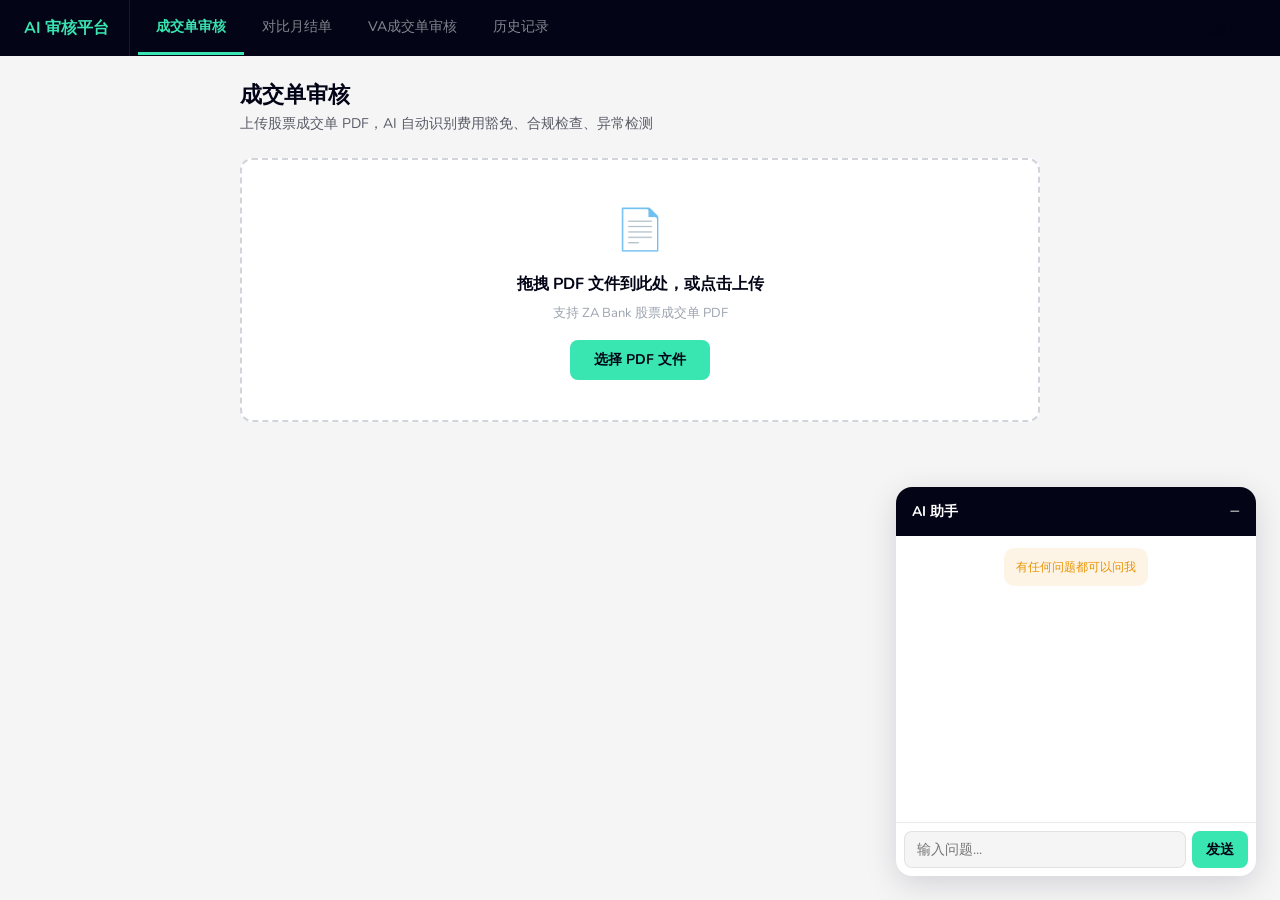
==== commit ba864b31: "apply ZA Design System style" ====
--- a/templates/index.html
+++ b/templates/index.html
@@ -6,87 +6,31 @@
     <title>AI 成交单审核平台</title>
     <link rel="stylesheet" href="/static/style.css">
     <style>
-        /* ===== Nav ===== */
-        .nav { background: #1e1b4b; padding: 0 32px; display: flex; align-items: center; gap: 0; }
-        .nav-brand { color: #fff; font-weight: 700; font-size: 16px; padding: 16px 24px 16px 0; border-right: 1px solid #312e81; margin-right: 8px; }
-        .nav-btn { color: #a5b4fc; padding: 16px 20px; cursor: pointer; font-size: 14px; border: none; background: none; transition: all 0.15s; border-bottom: 3px solid transparent; }
+        /* ZA Design System overrides */
+        .nav { background: #030516; }
+        .nav-brand { color: #39E5B1; border-right-color: rgba(255,255,255,0.08); }
+        .nav-btn { color: rgba(255,255,255,0.5); }
         .nav-btn:hover { color: #fff; }
-        .nav-btn.active { color: #fff; border-bottom-color: #818cf8; }
-        .nav-status { margin-left: auto; font-size: 12px; }
-
-        /* ===== Pages ===== */
-        .page { display: none; padding: 24px 32px; max-width: 1000px; margin: 0 auto; }
-        .page.active { display: block; }
-
-        /* ===== Compare Page ===== */
-        .compare-upload-grid { display: grid; grid-template-columns: 1fr 1fr; gap: 16px; margin-bottom: 20px; }
-        .compare-upload-box { border: 2px dashed #d1d5db; border-radius: 12px; padding: 24px; text-align: center; background: #fafafa; }
-        .compare-upload-box h3 { font-size: 14px; color: #4f46e5; margin-bottom: 8px; }
-        .compare-upload-box p { font-size: 12px; color: #9ca3af; margin-bottom: 12px; }
-        .compare-upload-box.has-file { border-color: #4f46e5; background: #f0f4ff; }
-        .file-label { font-size: 12px; color: #6b7280; margin-top: 8px; }
-
-        /* ===== Compare Results ===== */
-        .compare-result-header { display: flex; gap: 12px; margin-bottom: 20px; }
-        .result-badge { padding: 8px 20px; border-radius: 8px; font-weight: 700; font-size: 14px; }
-        .result-badge.pass { background: #dcfce7; color: #16a34a; }
-        .result-badge.fail { background: #fee2e2; color: #dc2626; }
-        .compare-grid { display: grid; grid-template-columns: 1fr 1fr; gap: 20px; margin-bottom: 20px; }
-        .compare-card { background: #fff; border: 1px solid #e5e7eb; border-radius: 12px; padding: 16px; }
-        .compare-card h4 { font-size: 13px; color: #6b7280; margin-bottom: 12px; font-weight: 600; text-transform: uppercase; letter-spacing: 0.5px; }
-        .compare-card .kv { display: flex; justify-content: space-between; font-size: 13px; padding: 4px 0; border-bottom: 1px solid #f3f4f6; }
-        .compare-card .kv:last-child { border: none; }
-        .compare-card .kv .key { color: #6b7280; }
-        .compare-card .kv .val { font-weight: 500; color: #111; }
-
-        .match-table { width: 100%; border-collapse: collapse; font-size: 13px; }
-        .match-table th { background: #f3f4f6; padding: 8px 12px; text-align: left; font-weight: 600; color: #374151; }
-        .match-table td { padding: 8px 12px; border-bottom: 1px solid #f3f4f6; }
-        .match-table tr.match-ok td { background: #f0fdf4; }
-        .match-table tr.match-fail td { background: #fff1f2; }
-        .match-icon { font-size: 16px; }
-
-        /* ===== History Page ===== */
-        .history-item { display: flex; justify-content: space-between; align-items: center; padding: 12px 16px; border: 1px solid #e5e7eb; border-radius: 10px; margin-bottom: 8px; background: #fff; cursor: pointer; }
-        .history-item:hover { background: #f9fafb; }
-        .hi-name { font-weight: 500; font-size: 14px; }
-        .hi-time { font-size: 12px; color: #9ca3af; margin-top: 2px; }
-        .hi-badges { display: flex; gap: 6px; }
-        .badge-critical { background: #fee2e2; color: #dc2626; padding: 2px 8px; border-radius: 12px; font-size: 11px; }
-        .badge-warning { background: #fef3c7; color: #d97706; padding: 2px 8px; border-radius: 12px; font-size: 11px; }
-        .badge-ok { background: #dcfce7; color: #16a34a; padding: 2px 8px; border-radius: 12px; font-size: 11px; }
-
-        /* ===== Chat Box ===== */
-        .chat-box { position: fixed; bottom: 24px; right: 24px; width: 360px; background: #fff; border: 1px solid #e5e7eb; border-radius: 16px; box-shadow: 0 8px 32px rgba(0,0,0,0.12); z-index: 1000; display: flex; flex-direction: column; overflow: hidden; }
-        .chat-header { background: #4f46e5; color: #fff; padding: 12px 16px; display: flex; justify-content: space-between; align-items: center; cursor: pointer; }
-        .chat-header h4 { margin: 0; font-size: 14px; }
-        .chat-toggle-btn { background: none; border: none; color: #fff; font-size: 18px; cursor: pointer; }
-        .chat-body { display: flex; flex-direction: column; height: 340px; }
-        .chat-messages { flex: 1; overflow-y: auto; padding: 12px; display: flex; flex-direction: column; gap: 8px; }
-        .chat-msg { padding: 8px 12px; border-radius: 10px; font-size: 13px; max-width: 85%; line-height: 1.5; }
-        .chat-msg.user { background: #4f46e5; color: #fff; align-self: flex-end; }
-        .chat-msg.ai { background: #f3f4f6; color: #111; align-self: flex-start; }
-        .chat-msg.hint { background: #fef9c3; color: #92400e; align-self: center; font-size: 12px; text-align: center; }
-        .chat-input-row { display: flex; border-top: 1px solid #e5e7eb; padding: 8px; gap: 6px; }
-        .chat-input-row input { flex: 1; border: 1px solid #d1d5db; border-radius: 8px; padding: 8px 10px; font-size: 13px; outline: none; }
-        .chat-input-row input:focus { border-color: #4f46e5; }
-        .chat-send-btn { background: #4f46e5; color: #fff; border: none; border-radius: 8px; padding: 8px 14px; cursor: pointer; font-size: 13px; }
-        .chat-send-btn:disabled { background: #a5b4fc; }
-        .chat-collapsed .chat-body { display: none; }
-
-        /* ===== Misc ===== */
-        .page-title { font-size: 20px; font-weight: 700; color: #1e1b4b; margin-bottom: 4px; }
-        .page-subtitle { font-size: 13px; color: #6b7280; margin-bottom: 24px; }
-        .btn { padding: 10px 20px; border-radius: 8px; border: none; cursor: pointer; font-size: 14px; font-weight: 500; }
-        .btn-primary { background: #4f46e5; color: #fff; }
-        .btn-primary:hover { background: #4338ca; }
-        .btn-secondary { background: #f3f4f6; color: #374151; }
-        .hidden { display: none !important; }
-        .card { background: #fff; border: 1px solid #e5e7eb; border-radius: 12px; padding: 20px; margin-bottom: 16px; }
-        .section-title { font-size: 15px; font-weight: 600; color: #1e1b4b; margin-bottom: 12px; }
+        .nav-btn.active { color: #39E5B1; border-bottom-color: #39E5B1; }
+        .nav-status { margin-left: auto; }
+        #ai-status { font-size: 12px; padding: 4px 12px; border-radius: 20px; font-weight: 700; }
+
+        /* Compare */
+        .compare-upload-box h3 { color: #00B880; }
+        .compare-upload-box.has-file { border-color: #39E5B1; background: rgba(57,229,177,0.04); }
+        .file-label { color: #00B880; }
+        .result-badge.pass { background: rgba(57,229,177,0.15); color: #00B880; }
+        .result-badge.fail { background: rgba(252,96,91,0.12); color: #FC605B; }
+        .match-table th { background: #F5F5F6; color: rgba(3,5,22,0.64); }
+        .match-table tr.match-ok td { background: rgba(57,229,177,0.04); }
+        .match-table tr.match-fail td { background: rgba(252,96,91,0.04); }
+
+        /* Export btn */
+        .export-btn { background: #00B880; color: #fff; border: none; border-radius: 8px; padding: 10px 20px; font-size: 14px; font-weight: 700; cursor: pointer; font-family: inherit; text-decoration: none; display: inline-flex; align-items: center; gap: 6px; }
+        .export-btn:hover { opacity: 0.88; }
     </style>
 </head>
-<body style="margin:0;background:#f8f9ff;font-family:-apple-system,BlinkMacSystemFont,'Segoe UI',sans-serif;">
+<body style="margin:0;background:#F5F5F6;">
 
     <!-- ===== Nav ===== -->
     <nav class="nav">
@@ -266,7 +210,7 @@
                 <div class="page-subtitle">所有历史审核报告，点击查看详情</div>
             </div>
             <a href="/api/export/excel" download>
-                <button class="btn btn-primary" style="background:#16a34a;">⬇ 导出 Excel</button>
+                <button class="export-btn">⬇ 导出 Excel</button>
             </a>
         </div>
         <div id="history-list-content"></div>
--- a/static/style.css
+++ b/static/style.css
@@ -1,141 +1,109 @@
 /* ============================================================
-   AI Contract Note Audit Platform — Styles
+   ZA Bank Design System — AI Contract Note Audit Platform
    ============================================================ */
 
-/* ====== Reset & Base ====== */
-*, *::before, *::after {
-    box-sizing: border-box;
-    margin: 0;
-    padding: 0;
-}
+@import url('https://fonts.googleapis.com/css2?family=Nunito:wght@400;500;700&display=swap');
+
+*, *::before, *::after { box-sizing: border-box; margin: 0; padding: 0; }
 
 :root {
-    --color-bg: #f5f7fa;
-    --color-surface: #ffffff;
-    --color-border: #e2e8f0;
-    --color-text: #1a202c;
-    --color-text-secondary: #64748b;
-    --color-primary: #3b82f6;
-    --color-primary-dark: #2563eb;
-    --color-critical: #ef4444;
-    --color-warning: #f59e0b;
-    --color-info: #3b82f6;
-    --color-success: #10b981;
-    --color-waiver: #8b5cf6;
-    --radius: 12px;
-    --shadow: 0 1px 3px rgba(0,0,0,0.08), 0 1px 2px rgba(0,0,0,0.06);
-    --shadow-lg: 0 10px 40px rgba(0,0,0,0.1);
+    /* ZA Color Tokens */
+    --label-primary:    #030516;
+    --label-secondary:  rgba(3,5,22,0.64);
+    --label-tertiary:   rgba(3,5,22,0.35);
+    --brand:            #39E5B1;
+    --brand-dark:       #00B880;
+    --label-error:      #FC605B;
+    --label-link:       #E99300;
+    --bg-primary:       #F5F5F6;
+    --bg-secondary:     #FFFFFF;
+    --bg-tertiary:      #FAFAFD;
+    --divider:          rgba(3,5,22,0.08);
+    --radius-card:      14px;
+    --radius-btn:       8px;
 }
 
 body {
-    font-family: -apple-system, BlinkMacSystemFont, "Segoe UI", Roboto, "Helvetica Neue", Arial, sans-serif;
-    background: var(--color-bg);
-    color: var(--color-text);
-    line-height: 1.6;
+    font-family: 'Nunito', -apple-system, BlinkMacSystemFont, 'PingFang SC', 'Noto Sans Chinese', sans-serif;
+    background: var(--bg-primary);
+    color: var(--label-primary);
+    line-height: 1.5;
     min-height: 100vh;
-}
-
-/* ====== App Container ====== */
-.app-container {
-    max-width: 960px;
-    margin: 0 auto;
-    padding: 20px;
-    min-height: 100vh;
-    display: flex;
-    flex-direction: column;
-}
-
-/* ====== Header ====== */
-.header {
-    display: flex;
-    justify-content: space-between;
-    align-items: flex-start;
-    padding: 24px 0;
-    border-bottom: 1px solid var(--color-border);
-    margin-bottom: 32px;
-}
-
-.header-content h1 {
-    font-size: 28px;
-    font-weight: 700;
-    color: var(--color-text);
+    font-size: 16px;
+}
+
+/* ====== Nav ====== */
+.nav {
+    background: var(--label-primary);
+    padding: 0 24px;
+    display: flex;
+    align-items: center;
+    gap: 0;
+    position: sticky;
+    top: 0;
+    z-index: 100;
+}
+
+.nav-brand {
+    color: var(--brand);
+    font-weight: 700;
+    font-size: 16px;
+    padding: 16px 20px 16px 0;
+    border-right: 1px solid rgba(255,255,255,0.1);
+    margin-right: 8px;
+    letter-spacing: 0;
+}
+
+.nav-btn {
+    color: rgba(255,255,255,0.6);
+    padding: 16px 18px;
+    cursor: pointer;
+    font-size: 14px;
+    font-weight: 500;
+    border: none;
+    background: none;
+    transition: all 0.15s;
+    border-bottom: 3px solid transparent;
+    font-family: inherit;
+}
+
+.nav-btn:hover { color: #fff; }
+.nav-btn.active { color: var(--brand); border-bottom-color: var(--brand); font-weight: 700; }
+
+/* ====== Pages ====== */
+.page { display: none; padding: 24px 24px 48px; max-width: 960px; margin: 0 auto; }
+.page.active { display: block; }
+
+.page-title {
+    font-size: 22px;
+    font-weight: 700;
+    color: var(--label-primary);
     margin-bottom: 4px;
-}
-
-.subtitle {
-    color: var(--color-text-secondary);
-    font-size: 15px;
-}
-
-.header-badge {
-    padding: 6px 16px;
-    border-radius: 20px;
-    font-size: 13px;
-    font-weight: 600;
-    white-space: nowrap;
-}
-
-.badge-on {
-    background: #dcfce7;
-    color: #166534;
-    border: 1px solid #bbf7d0;
-}
-
-.badge-off {
-    background: #fef3c7;
-    color: #92400e;
-    border: 1px solid #fde68a;
-}
-
-.badge-error {
-    background: #fee2e2;
-    color: #991b1b;
-    border: 1px solid #fecaca;
-}
-
-/* ====== Main ====== */
-.main {
-    flex: 1;
-}
-
-/* ====== Upload Section ====== */
-.upload-zone {
-    background: var(--color-surface);
-    border: 2px dashed var(--color-border);
-    border-radius: var(--radius);
-    padding: 48px 24px;
-    text-align: center;
-    cursor: pointer;
-    transition: all 0.2s ease;
-}
-
-.upload-zone:hover,
-.upload-zone.drag-over {
-    border-color: var(--color-primary);
-    background: #eff6ff;
-}
-
-.upload-icon {
-    font-size: 48px;
+    line-height: 30px;
+}
+
+.page-subtitle {
+    font-size: 14px;
+    color: var(--label-secondary);
+    margin-bottom: 24px;
+    font-weight: 400;
+    line-height: 20px;
+}
+
+/* ====== Card ====== */
+.card {
+    background: var(--bg-secondary);
+    border-radius: var(--radius-card);
+    padding: 20px 16px;
+    margin-bottom: 12px;
+}
+
+.section-title {
+    font-size: 16px;
+    font-weight: 700;
+    color: var(--label-primary);
     margin-bottom: 16px;
-}
-
-.upload-zone h2 {
-    font-size: 18px;
-    font-weight: 600;
-    margin-bottom: 8px;
-}
-
-.upload-zone p {
-    color: var(--color-text-secondary);
-    font-size: 14px;
-    margin-bottom: 16px;
-}
-
-.upload-hint {
-    margin-top: 12px;
-    font-size: 12px !important;
-    color: #94a3b8 !important;
+    line-height: 24px;
 }
 
 /* ====== Buttons ====== */
@@ -145,383 +113,516 @@
     gap: 6px;
     padding: 10px 24px;
     border: none;
-    border-radius: 8px;
-    font-size: 14px;
-    font-weight: 600;
+    border-radius: var(--radius-btn);
+    font-size: 14px;
+    font-weight: 700;
     cursor: pointer;
-    transition: all 0.15s ease;
+    transition: opacity 0.15s;
+    font-family: inherit;
+    line-height: 20px;
 }
 
 .btn-primary {
-    background: var(--color-primary);
-    color: white;
-}
-
-.btn-primary:hover {
-    background: var(--color-primary-dark);
-    transform: translateY(-1px);
-    box-shadow: 0 4px 12px rgba(59,130,246,0.35);
-}
+    background: var(--brand);
+    color: var(--label-primary);
+}
+
+.btn-primary:hover { opacity: 0.88; }
 
 .btn-secondary {
-    background: var(--color-surface);
-    color: var(--color-text);
-    border: 1px solid var(--color-border);
-}
-
-.btn-secondary:hover {
-    background: #f8fafc;
-    border-color: #cbd5e1;
-}
-
-/* ====== File List ====== */
-.file-list {
-    margin-top: 16px;
-    display: flex;
-    flex-direction: column;
-    gap: 8px;
-}
-
-.file-item {
-    background: var(--color-surface);
-    border: 1px solid var(--color-border);
-    border-radius: 8px;
-    padding: 10px 16px;
-    font-size: 14px;
-    display: flex;
-    align-items: center;
-    gap: 8px;
+    background: var(--bg-primary);
+    color: var(--brand-dark);
+    border: 1px solid var(--brand-dark);
+}
+
+.btn-secondary:hover { opacity: 0.8; }
+
+.btn-danger {
+    background: var(--label-error);
+    color: #fff;
+}
+
+/* ====== Upload Zone ====== */
+.upload-zone {
+    background: var(--bg-secondary);
+    border: 2px dashed var(--divider);
+    border-radius: var(--radius-card);
+    padding: 48px 24px;
+    text-align: center;
+    cursor: pointer;
+    transition: border-color 0.2s;
+    margin-bottom: 12px;
+}
+
+.upload-zone:hover,
+.upload-zone.drag-over {
+    border-color: var(--brand);
+    background: rgba(57,229,177,0.04);
+}
+
+.upload-zone h2 {
+    font-size: 16px;
+    font-weight: 700;
+    margin-bottom: 8px;
+    line-height: 24px;
+    color: var(--label-primary);
+}
+
+.upload-zone p {
+    color: var(--label-secondary);
+    font-size: 14px;
+    margin-bottom: 16px;
+    font-weight: 400;
 }
 
 /* ====== Progress ====== */
 .progress-container {
-    margin-top: 20px;
-    background: var(--color-surface);
-    border-radius: var(--radius);
-    padding: 20px;
-    box-shadow: var(--shadow);
+    background: var(--bg-secondary);
+    border-radius: var(--radius-card);
+    padding: 20px 16px;
+    margin-bottom: 12px;
 }
 
 .progress-bar {
-    height: 6px;
-    background: #e2e8f0;
-    border-radius: 3px;
+    height: 4px;
+    background: var(--bg-primary);
+    border-radius: 2px;
     overflow: hidden;
     margin-bottom: 8px;
 }
 
 .progress-fill {
     height: 100%;
-    background: linear-gradient(90deg, var(--color-primary), var(--color-waiver));
-    border-radius: 3px;
+    background: var(--brand);
+    border-radius: 2px;
     transition: width 0.3s ease;
     width: 0%;
 }
 
 .progress-text {
-    font-size: 13px;
-    color: var(--color-text-secondary);
+    font-size: 14px;
+    color: var(--label-secondary);
     text-align: center;
-}
-
-/* ====== Results Section ====== */
-.results-section {
-    margin-top: 32px;
-    display: flex;
-    flex-direction: column;
-    gap: 20px;
-}
-
-.results-header {
-    display: flex;
-    justify-content: space-between;
-    align-items: center;
-}
-
-.results-header h2 {
-    font-size: 22px;
-    font-weight: 700;
+    font-weight: 400;
 }
 
 /* ====== Summary Cards ====== */
 .summary-cards {
     display: grid;
-    grid-template-columns: repeat(4, 1fr);
-    gap: 12px;
+    grid-template-columns: repeat(4,1fr);
+    gap: 10px;
+    margin-bottom: 12px;
 }
 
 .summary-card {
-    background: var(--color-surface);
-    border-radius: var(--radius);
-    padding: 20px;
+    background: var(--bg-secondary);
+    border-radius: var(--radius-card);
+    padding: 20px 16px;
     text-align: center;
-    box-shadow: var(--shadow);
-    border-left: 4px solid transparent;
-}
-
-.card-critical { border-left-color: var(--color-critical); }
-.card-warning  { border-left-color: var(--color-warning); }
-.card-info      { border-left-color: var(--color-info); }
-.card-total     { border-left-color: var(--color-waiver); }
+}
 
 .sc-number {
-    font-size: 32px;
-    font-weight: 800;
-    line-height: 1;
-    margin-bottom: 6px;
-}
-
-.card-critical .sc-number { color: var(--color-critical); }
-.card-warning .sc-number  { color: var(--color-warning); }
-.card-info .sc-number      { color: var(--color-info); }
-.card-total .sc-number     { color: var(--color-waiver); }
+    font-size: 30px;
+    font-weight: 700;
+    line-height: 38px;
+    margin-bottom: 4px;
+}
 
 .sc-label {
-    font-size: 13px;
-    color: var(--color-text-secondary);
-    font-weight: 500;
-}
-
-/* ====== Card ====== */
-.card {
-    background: var(--color-surface);
-    border-radius: var(--radius);
-    padding: 24px;
-    box-shadow: var(--shadow);
-}
-
-.card h3 {
-    font-size: 16px;
-    font-weight: 600;
-    margin-bottom: 16px;
-    padding-bottom: 12px;
-    border-bottom: 1px solid var(--color-border);
-}
+    font-size: 12px;
+    color: var(--label-secondary);
+    font-weight: 400;
+    line-height: 16px;
+}
+
+.card-critical .sc-number { color: var(--label-error); }
+.card-warning  .sc-number { color: var(--label-link); }
+.card-info     .sc-number { color: var(--brand-dark); }
+.card-total    .sc-number { color: var(--label-primary); }
 
 /* ====== Fee Waiver ====== */
 .fee-grid {
     display: grid;
-    grid-template-columns: repeat(3, 1fr);
-    gap: 12px;
+    grid-template-columns: repeat(3,1fr);
+    gap: 10px;
 }
 
 .fee-item {
-    padding: 12px 16px;
-    background: #f8fafc;
-    border-radius: 8px;
-    border: 1px solid var(--color-border);
-}
-
-.fee-item.waived {
-    background: #faf5ff;
-    border-color: #e9d5ff;
-}
-
-.fee-item.full-width {
-    grid-column: 1 / -1;
-}
+    padding: 12px 14px;
+    background: var(--bg-primary);
+    border-radius: 10px;
+}
+
+.fee-item.waived { background: rgba(57,229,177,0.10); }
+.fee-item.full-width { grid-column: 1 / -1; }
 
 .fee-label {
     display: block;
     font-size: 12px;
-    color: var(--color-text-secondary);
+    color: var(--label-secondary);
+    margin-bottom: 4px;
+    font-weight: 400;
+    line-height: 16px;
+}
+
+.fee-value {
+    font-size: 14px;
+    font-weight: 700;
+    color: var(--label-primary);
+    line-height: 20px;
+}
+
+.waived .fee-value { color: var(--brand-dark); }
+
+/* ====== Findings ====== */
+.findings-section h3 {
+    font-size: 16px;
+    font-weight: 700;
+    margin-bottom: 12px;
+    line-height: 24px;
+}
+
+.finding-item {
+    background: var(--bg-secondary);
+    border-radius: 10px;
+    padding: 14px 16px;
+    margin-bottom: 8px;
+    border-left: 3px solid transparent;
+}
+
+.finding-critical { border-left-color: var(--label-error); background: rgba(252,96,91,0.04); }
+.finding-warning  { border-left-color: var(--label-link); background: rgba(233,147,0,0.04); }
+.finding-info     { border-left-color: var(--brand-dark); background: rgba(0,184,128,0.04); }
+
+.finding-header {
+    display: flex;
+    align-items: center;
+    gap: 8px;
+    margin-bottom: 6px;
+    flex-wrap: wrap;
+}
+
+.finding-category {
+    font-size: 12px;
+    color: var(--label-secondary);
+    background: var(--bg-primary);
+    padding: 2px 8px;
+    border-radius: 4px;
+    font-weight: 400;
+}
+
+.finding-title {
+    font-weight: 700;
+    font-size: 14px;
+    flex: 1;
+    color: var(--label-primary);
+    line-height: 20px;
+}
+
+.finding-severity {
+    font-size: 10px;
+    font-weight: 700;
+    padding: 2px 8px;
+    border-radius: 4px;
+}
+
+.severity-critical { background: rgba(252,96,91,0.12); color: var(--label-error); }
+.severity-warning  { background: rgba(233,147,0,0.12); color: var(--label-link); }
+.severity-info     { background: rgba(0,184,128,0.12); color: var(--brand-dark); }
+
+.finding-detail {
+    font-size: 14px;
+    color: var(--label-secondary);
+    line-height: 22px;
+    font-weight: 400;
+}
+
+.finding-suggestion {
+    font-size: 12px;
+    color: var(--brand-dark);
+    margin-top: 6px;
+    padding: 8px 12px;
+    background: rgba(0,184,128,0.06);
+    border-radius: 6px;
+    font-weight: 400;
+    line-height: 16px;
+}
+
+/* ====== Data Table ====== */
+.data-table table { width: 100%; border-collapse: collapse; }
+
+.data-table tr { border-bottom: 1px solid var(--divider); }
+.data-table tr:last-child { border-bottom: none; }
+
+.dt-key {
+    padding: 12px 8px;
+    font-size: 14px;
+    color: var(--label-secondary);
+    font-weight: 500;
+    width: 130px;
+    white-space: nowrap;
+    line-height: 20px;
+}
+
+.dt-value {
+    padding: 12px 8px;
+    font-size: 14px;
+    font-weight: 500;
+    color: var(--label-primary);
+    line-height: 20px;
+}
+
+/* ====== AI Summary ====== */
+.ai-summary-card p {
+    font-size: 14px;
+    color: var(--label-secondary);
+    line-height: 22px;
+    font-weight: 400;
+}
+
+/* ====== Compare ====== */
+.compare-upload-grid {
+    display: grid;
+    grid-template-columns: 1fr 1fr;
+    gap: 12px;
+    margin-bottom: 20px;
+}
+
+.compare-upload-box {
+    border: 2px dashed var(--divider);
+    border-radius: var(--radius-card);
+    padding: 24px 16px;
+    text-align: center;
+    background: var(--bg-secondary);
+}
+
+.compare-upload-box h3 {
+    font-size: 14px;
+    font-weight: 700;
+    color: var(--brand-dark);
+    margin-bottom: 6px;
+    line-height: 20px;
+}
+
+.compare-upload-box p {
+    font-size: 12px;
+    color: var(--label-secondary);
+    margin-bottom: 12px;
+    font-weight: 400;
+}
+
+.compare-upload-box.has-file { border-color: var(--brand); background: rgba(57,229,177,0.04); }
+.file-label { font-size: 12px; color: var(--brand-dark); margin-top: 8px; font-weight: 500; }
+
+.result-badge {
+    padding: 6px 16px;
+    border-radius: 20px;
+    font-weight: 700;
+    font-size: 14px;
+    line-height: 20px;
+}
+
+.result-badge.pass { background: rgba(57,229,177,0.15); color: var(--brand-dark); }
+.result-badge.fail { background: rgba(252,96,91,0.12); color: var(--label-error); }
+
+.compare-grid {
+    display: grid;
+    grid-template-columns: 1fr 1fr;
+    gap: 12px;
+    margin-bottom: 12px;
+}
+
+.compare-card {
+    background: var(--bg-secondary);
+    border-radius: var(--radius-card);
+    padding: 16px;
+}
+
+.compare-card h4 {
+    font-size: 12px;
+    color: var(--label-secondary);
+    margin-bottom: 12px;
+    font-weight: 700;
     text-transform: uppercase;
     letter-spacing: 0.5px;
-    margin-bottom: 4px;
-}
-
-.fee-value {
-    font-size: 14px;
-    font-weight: 600;
-}
-
-.waived .fee-value {
-    color: var(--color-waiver);
-}
-
-/* ====== Findings ====== */
-.findings-section h3 {
-    font-size: 18px;
-    font-weight: 700;
-    margin-bottom: 16px;
-}
-
-.finding-item {
-    background: var(--color-surface);
+    line-height: 16px;
+}
+
+.compare-card .kv {
+    display: flex;
+    justify-content: space-between;
+    font-size: 14px;
+    padding: 8px 0;
+    border-bottom: 1px solid var(--divider);
+    line-height: 20px;
+}
+
+.compare-card .kv:last-child { border: none; }
+.compare-card .kv .key { color: var(--label-secondary); font-weight: 400; }
+.compare-card .kv .val { font-weight: 500; color: var(--label-primary); }
+
+.match-table { width: 100%; border-collapse: collapse; font-size: 14px; }
+.match-table th {
+    background: var(--bg-primary);
+    padding: 10px 12px;
+    text-align: left;
+    font-weight: 700;
+    color: var(--label-secondary);
+    font-size: 12px;
+}
+
+.match-table td { padding: 10px 12px; border-bottom: 1px solid var(--divider); line-height: 20px; }
+.match-table tr.match-ok td { background: rgba(57,229,177,0.04); }
+.match-table tr.match-fail td { background: rgba(252,96,91,0.04); }
+
+/* ====== History ====== */
+.history-item {
+    display: flex;
+    justify-content: space-between;
+    align-items: center;
+    padding: 14px 16px;
+    background: var(--bg-secondary);
+    border-radius: var(--radius-card);
+    margin-bottom: 8px;
+    cursor: pointer;
+    transition: opacity 0.15s;
+}
+
+.history-item:hover { opacity: 0.8; }
+.hi-name { font-weight: 500; font-size: 14px; color: var(--label-primary); line-height: 20px; }
+.hi-time { font-size: 12px; color: var(--label-tertiary); margin-top: 2px; line-height: 16px; }
+.hi-badges { display: flex; gap: 6px; }
+
+.badge-critical { background: rgba(252,96,91,0.12); color: var(--label-error); padding: 2px 10px; border-radius: 12px; font-size: 12px; font-weight: 500; }
+.badge-warning  { background: rgba(233,147,0,0.12); color: var(--label-link); padding: 2px 10px; border-radius: 12px; font-size: 12px; font-weight: 500; }
+.badge-ok       { background: rgba(57,229,177,0.15); color: var(--brand-dark); padding: 2px 10px; border-radius: 12px; font-size: 12px; font-weight: 500; }
+
+/* ====== Chat Box ====== */
+.chat-box {
+    position: fixed;
+    bottom: 24px;
+    right: 24px;
+    width: 360px;
+    background: var(--bg-secondary);
+    border-radius: 16px;
+    box-shadow: 0 8px 32px rgba(3,5,22,0.14);
+    z-index: 1000;
+    display: flex;
+    flex-direction: column;
+    overflow: hidden;
+}
+
+.chat-header {
+    background: var(--label-primary);
+    color: #fff;
+    padding: 14px 16px;
+    display: flex;
+    justify-content: space-between;
+    align-items: center;
+    cursor: pointer;
+}
+
+.chat-header h4 { margin: 0; font-size: 14px; font-weight: 700; }
+.chat-toggle-btn { background: none; border: none; color: rgba(255,255,255,0.7); font-size: 18px; cursor: pointer; }
+
+.chat-body { display: flex; flex-direction: column; height: 340px; }
+
+.chat-messages {
+    flex: 1;
+    overflow-y: auto;
+    padding: 12px;
+    display: flex;
+    flex-direction: column;
+    gap: 8px;
+}
+
+.chat-msg {
+    padding: 8px 12px;
     border-radius: 10px;
-    padding: 16px 20px;
-    margin-bottom: 10px;
-    border-left: 4px solid transparent;
-    box-shadow: var(--shadow);
-}
-
-.finding-critical { border-left-color: var(--color-critical); }
-.finding-warning  { border-left-color: var(--color-warning); }
-.finding-info     { border-left-color: var(--color-info); }
-
-.finding-header {
-    display: flex;
-    align-items: center;
-    gap: 8px;
-    margin-bottom: 8px;
-}
-
-.finding-icon {
-    font-size: 16px;
-}
-
-.finding-category {
-    font-size: 12px;
-    color: var(--color-text-secondary);
-    background: #f1f5f9;
-    padding: 2px 8px;
-    border-radius: 4px;
-}
-
-.finding-title {
-    font-weight: 600;
-    font-size: 15px;
+    font-size: 14px;
+    max-width: 85%;
+    line-height: 22px;
+    font-weight: 400;
+}
+
+.chat-msg.user { background: var(--brand); color: var(--label-primary); align-self: flex-end; font-weight: 500; }
+.chat-msg.ai { background: var(--bg-primary); color: var(--label-primary); align-self: flex-start; }
+.chat-msg.hint { background: rgba(233,147,0,0.1); color: var(--label-link); align-self: center; font-size: 12px; text-align: center; }
+
+.chat-input-row {
+    display: flex;
+    border-top: 1px solid var(--divider);
+    padding: 8px;
+    gap: 6px;
+}
+
+.chat-input-row input {
     flex: 1;
-}
-
-.finding-severity {
-    font-size: 10px;
-    font-weight: 700;
-    padding: 2px 8px;
-    border-radius: 4px;
-    letter-spacing: 0.5px;
-}
-
-.severity-critical {
-    background: #fee2e2;
-    color: #991b1b;
-}
-
-.severity-warning {
-    background: #fef3c7;
-    color: #92400e;
-}
-
-.severity-info {
-    background: #dbeafe;
-    color: #1e40af;
-}
-
-.finding-detail {
-    font-size: 14px;
-    color: #475569;
-    line-height: 1.6;
-    margin-left: 28px;
-}
-
-.finding-suggestion {
-    font-size: 13px;
-    color: var(--color-primary-dark);
-    margin-top: 8px;
-    margin-left: 28px;
+    border: 1px solid var(--divider);
+    border-radius: 8px;
     padding: 8px 12px;
-    background: #eff6ff;
-    border-radius: 6px;
-}
-
-/* ====== Data Table ====== */
-.data-table table {
-    width: 100%;
-    border-collapse: collapse;
-}
-
-.data-table tr {
-    border-bottom: 1px solid #f1f5f9;
-}
-
-.data-table tr:last-child {
-    border-bottom: none;
-}
-
-.dt-key {
-    padding: 10px 12px;
-    font-size: 13px;
-    color: var(--color-text-secondary);
+    font-size: 14px;
+    outline: none;
+    font-family: inherit;
+    background: var(--bg-primary);
+    color: var(--label-primary);
+}
+
+.chat-input-row input:focus { border-color: var(--brand); }
+
+.chat-send-btn {
+    background: var(--brand);
+    color: var(--label-primary);
+    border: none;
+    border-radius: 8px;
+    padding: 8px 14px;
+    cursor: pointer;
+    font-size: 14px;
+    font-weight: 700;
+    font-family: inherit;
+}
+
+.chat-send-btn:disabled { opacity: 0.4; cursor: not-allowed; }
+.chat-collapsed .chat-body { display: none; }
+
+/* ====== Raw Text ====== */
+details summary {
+    cursor: pointer;
+    font-size: 14px;
     font-weight: 500;
-    width: 140px;
-    white-space: nowrap;
-}
-
-.dt-value {
-    padding: 10px 12px;
-    font-size: 14px;
-    font-weight: 500;
-}
-
-.highlight-waiver {
-    color: var(--color-waiver);
-    font-weight: 700;
-}
-
-/* ====== Raw Text ====== */
-.raw-text-card {
-    margin-bottom: 0;
-}
-
-.raw-text-card summary {
-    cursor: pointer;
-    font-size: 14px;
-    font-weight: 600;
-    color: var(--color-text-secondary);
-}
-
-.raw-text-card pre {
+    color: var(--label-secondary);
+    padding: 4px 0;
+}
+
+details pre {
     margin-top: 12px;
     font-size: 12px;
-    color: #64748b;
-    background: #f8fafc;
+    color: var(--label-secondary);
+    background: var(--bg-primary);
     padding: 16px;
     border-radius: 8px;
     overflow-x: auto;
     max-height: 300px;
     overflow-y: auto;
-}
-
-/* ====== Footer ====== */
-.footer {
-    margin-top: 48px;
-    padding: 24px 0;
-    text-align: center;
-    border-top: 1px solid var(--color-border);
-}
-
-.footer p {
-    font-size: 13px;
-    color: var(--color-text-secondary);
+    line-height: 18px;
 }
 
 /* ====== Hidden ====== */
-.hidden {
-    display: none !important;
-}
+.hidden { display: none !important; }
+
+/* ====== Divider ====== */
+hr { border: none; border-top: 1px solid var(--divider); margin: 16px 0; }
 
 /* ====== Responsive ====== */
 @media (max-width: 768px) {
-    .header {
-        flex-direction: column;
-        gap: 12px;
-    }
-
-    .summary-cards {
-        grid-template-columns: repeat(2, 1fr);
-    }
-
-    .fee-grid {
-        grid-template-columns: 1fr;
-    }
+    .page { padding: 16px 12px 48px; }
+    .summary-cards { grid-template-columns: repeat(2,1fr); }
+    .fee-grid { grid-template-columns: 1fr; }
+    .compare-upload-grid { grid-template-columns: 1fr; }
+    .compare-grid { grid-template-columns: 1fr; }
+    .chat-box { width: calc(100vw - 24px); right: 12px; }
 }
 
 @media (max-width: 480px) {
-    .summary-cards {
-        grid-template-columns: 1fr;
-    }
-
-    .app-container {
-        padding: 12px;
-    }
-}
+    .summary-cards { grid-template-columns: 1fr 1fr; }
+}
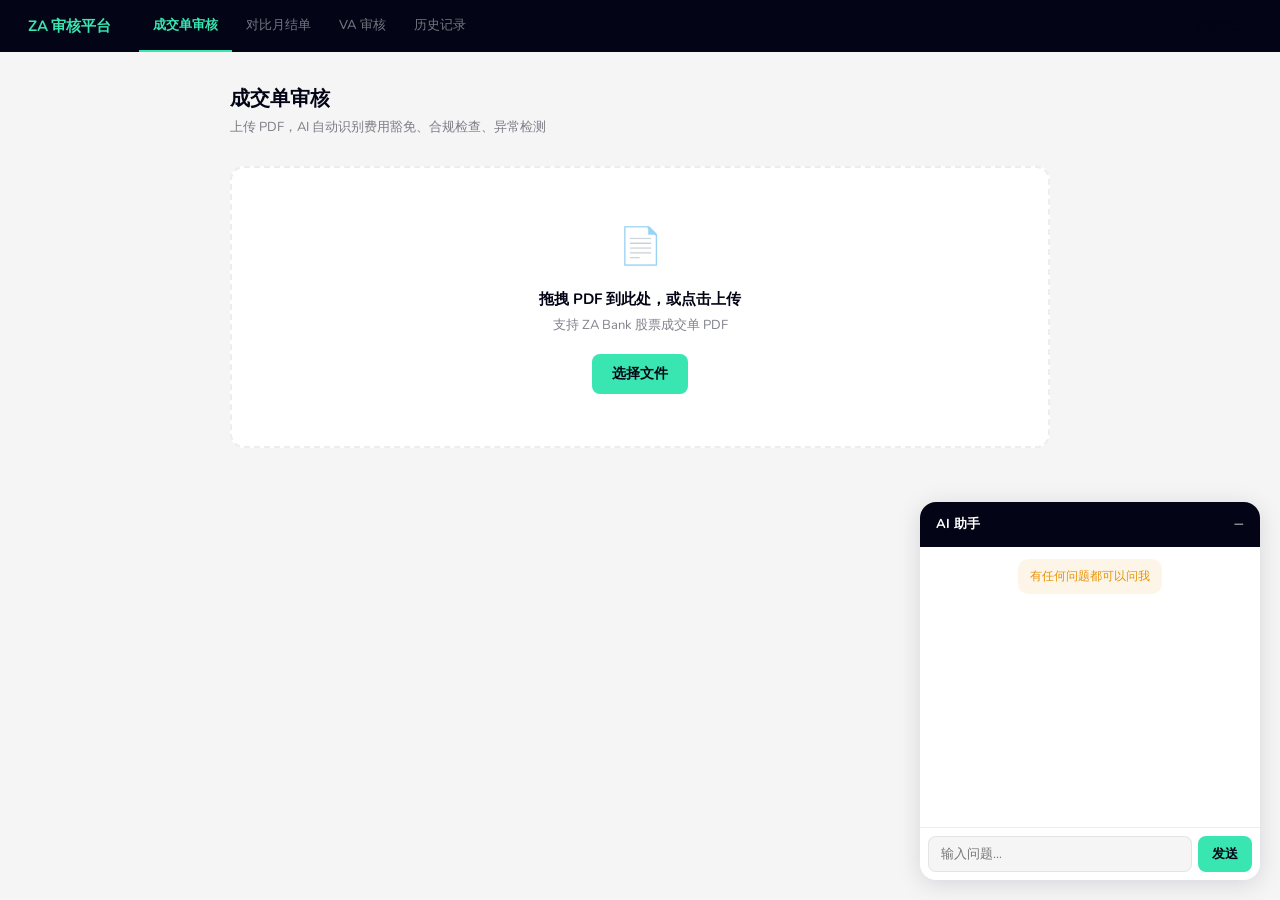
==== commit 2fb00b7e: "redesign: clean ZA style with full rewrite" ====
--- a/templates/index.html
+++ b/templates/index.html
@@ -1,637 +1,584 @@
 <!DOCTYPE html>
 <html lang="zh-HK">
 <head>
-    <meta charset="UTF-8">
-    <meta name="viewport" content="width=device-width, initial-scale=1.0">
-    <title>AI 成交单审核平台</title>
-    <link rel="stylesheet" href="/static/style.css">
-    <style>
-        /* ZA Design System overrides */
-        .nav { background: #030516; }
-        .nav-brand { color: #39E5B1; border-right-color: rgba(255,255,255,0.08); }
-        .nav-btn { color: rgba(255,255,255,0.5); }
-        .nav-btn:hover { color: #fff; }
-        .nav-btn.active { color: #39E5B1; border-bottom-color: #39E5B1; }
-        .nav-status { margin-left: auto; }
-        #ai-status { font-size: 12px; padding: 4px 12px; border-radius: 20px; font-weight: 700; }
-
-        /* Compare */
-        .compare-upload-box h3 { color: #00B880; }
-        .compare-upload-box.has-file { border-color: #39E5B1; background: rgba(57,229,177,0.04); }
-        .file-label { color: #00B880; }
-        .result-badge.pass { background: rgba(57,229,177,0.15); color: #00B880; }
-        .result-badge.fail { background: rgba(252,96,91,0.12); color: #FC605B; }
-        .match-table th { background: #F5F5F6; color: rgba(3,5,22,0.64); }
-        .match-table tr.match-ok td { background: rgba(57,229,177,0.04); }
-        .match-table tr.match-fail td { background: rgba(252,96,91,0.04); }
-
-        /* Export btn */
-        .export-btn { background: #00B880; color: #fff; border: none; border-radius: 8px; padding: 10px 20px; font-size: 14px; font-weight: 700; cursor: pointer; font-family: inherit; text-decoration: none; display: inline-flex; align-items: center; gap: 6px; }
-        .export-btn:hover { opacity: 0.88; }
-    </style>
+<meta charset="UTF-8">
+<meta name="viewport" content="width=device-width, initial-scale=1.0">
+<title>ZA 审核平台</title>
+<link rel="stylesheet" href="/static/style.css">
+<style>
+  /* inline overrides only for things not in CSS */
+  .results-header { display:flex; justify-content:space-between; align-items:center; margin-bottom:14px; }
+  .compare-result-row { display:flex; align-items:center; gap:12px; margin-bottom:12px; }
+  #overall-note { font-size:13px; color:rgba(3,5,22,0.5); }
+  .export-btn { background:#00B880; color:#fff; border:none; border-radius:8px; padding:0 18px; height:38px; font-size:13px; font-weight:700; cursor:pointer; font-family:inherit; text-decoration:none; display:inline-flex; align-items:center; gap:5px; }
+  .export-btn:hover { opacity:0.85; }
+  .page-header-row { display:flex; justify-content:space-between; align-items:flex-start; margin-bottom:28px; }
+</style>
 </head>
-<body style="margin:0;background:#F5F5F6;">
-
-    <!-- ===== Nav ===== -->
-    <nav class="nav">
-        <div class="nav-brand">AI 审核平台</div>
-        <button class="nav-btn active" onclick="showPage('audit')">成交单审核</button>
-        <button class="nav-btn" onclick="showPage('compare')">对比月结单</button>
-        <button class="nav-btn" onclick="showPage('va')">VA成交单审核</button>
-        <button class="nav-btn" onclick="showPage('history')">历史记录</button>
-        <div class="nav-status">
-            <span class="header-badge" id="ai-status" style="font-size:12px;padding:4px 10px;">检测中...</span>
+<body>
+
+<!-- NAV -->
+<nav>
+  <span class="nav-brand">ZA 审核平台</span>
+  <button class="nav-btn active" onclick="showPage('audit',this)">成交单审核</button>
+  <button class="nav-btn" onclick="showPage('compare',this)">对比月结单</button>
+  <button class="nav-btn" onclick="showPage('va',this)">VA 审核</button>
+  <button class="nav-btn" onclick="showPage('history',this)">历史记录</button>
+  <span id="ai-status">检测中...</span>
+</nav>
+
+<!-- ============================================================ PAGE: 成交单审核 -->
+<div class="page active" id="page-audit">
+<div class="page-wrap">
+  <div class="page-title">成交单审核</div>
+  <div class="page-sub">上传 PDF，AI 自动识别费用豁免、合规检查、异常检测</div>
+
+  <div class="upload-zone" id="upload-zone">
+    <div class="uz-icon">📄</div>
+    <h2>拖拽 PDF 到此处，或点击上传</h2>
+    <p>支持 ZA Bank 股票成交单 PDF</p>
+    <input type="file" id="file-input" accept=".pdf" hidden>
+    <button class="btn btn-primary" onclick="document.getElementById('file-input').click()">选择文件</button>
+  </div>
+
+  <div id="file-list"></div>
+
+  <div class="progress-wrap hidden" id="progress-container">
+    <div class="progress-bar"><div class="progress-fill" id="progress-fill"></div></div>
+    <div class="progress-text" id="progress-text">正在处理...</div>
+  </div>
+
+  <div class="hidden" id="results-section">
+    <div class="results-header">
+      <div style="font-size:16px;font-weight:700;">审核报告</div>
+      <button class="btn btn-ghost" onclick="resetAudit()">重新上传</button>
+    </div>
+
+    <div class="stats-row" id="summary-cards"></div>
+
+    <div class="card hidden" id="ai-summary-card">
+      <div class="card-title">AI 审核摘要</div>
+      <div class="ai-summary" id="ai-summary-text"></div>
+    </div>
+
+    <div class="card hidden" id="fee-waiver-card">
+      <div class="card-title">费用豁免</div>
+      <div class="fee-row" id="fee-waiver-content"></div>
+    </div>
+
+    <div class="card">
+      <div class="card-title">审核发现 · <span id="findings-count">0</span> 项</div>
+      <div id="findings-list"></div>
+    </div>
+
+    <div class="card">
+      <div class="card-title">成交单数据</div>
+      <table class="dt" id="data-table"></table>
+    </div>
+
+    <div class="card">
+      <details>
+        <summary>原始 PDF 文本</summary>
+        <pre id="raw-text"></pre>
+      </details>
+    </div>
+  </div>
+</div>
+</div>
+
+<!-- ============================================================ PAGE: 对比月结单 -->
+<div class="page" id="page-compare">
+<div class="page-wrap">
+  <div class="page-title">成交单 vs 月结单</div>
+  <div class="page-sub">上传两份文件，自动比对是否体现同一笔交易</div>
+
+  <div class="two-col">
+    <div class="upload-box" id="contract-box">
+      <h3>成交单</h3>
+      <p>Stock Contract Note PDF</p>
+      <input type="file" id="contract-input" accept=".pdf" hidden onchange="onContractSelected()">
+      <button class="btn btn-primary" style="font-size:13px;height:36px;padding:0 16px;" onclick="document.getElementById('contract-input').click()">选择成交单</button>
+      <div class="file-name" id="contract-label"></div>
+    </div>
+    <div class="upload-box" id="statement-box">
+      <h3>月结单</h3>
+      <p>Investment Account Monthly Statement PDF</p>
+      <input type="file" id="statement-input" accept=".pdf" hidden onchange="onStatementSelected()">
+      <button class="btn btn-ghost" style="font-size:13px;height:36px;padding:0 16px;" onclick="document.getElementById('statement-input').click()">选择月结单</button>
+      <div class="file-name" id="statement-label"></div>
+    </div>
+  </div>
+
+  <div style="text-align:center;margin-bottom:24px;">
+    <button class="btn btn-primary" id="compare-btn" onclick="runCompare()" disabled style="padding:0 32px;height:44px;font-size:15px;">开始对比</button>
+  </div>
+
+  <div class="hidden" id="compare-loading" style="text-align:center;padding:40px;color:rgba(3,5,22,0.5);font-size:14px;">正在解析对比中...</div>
+
+  <div class="hidden" id="compare-results">
+    <div class="compare-result-row">
+      <div class="verdict" id="overall-badge"></div>
+      <div id="overall-note"></div>
+    </div>
+
+    <div class="two-col">
+      <div class="card">
+        <div class="card-title">成交单</div>
+        <div class="kv-list" id="contract-summary"></div>
+      </div>
+      <div class="card">
+        <div class="card-title">月结单（匹配交易）</div>
+        <div class="kv-list" id="statement-summary"></div>
+      </div>
+    </div>
+
+    <div class="card">
+      <div class="card-title">字段对比</div>
+      <table class="mt">
+        <thead><tr><th>字段</th><th>成交单</th><th>月结单</th><th>结果</th></tr></thead>
+        <tbody id="match-table-body"></tbody>
+      </table>
+    </div>
+
+    <div class="card hidden" id="unmatched-card" style="background:rgba(252,96,91,0.04);">
+      <div class="card-title" style="color:#FC605B;">未找到对应交易</div>
+      <div id="unmatched-content" style="font-size:13px;color:#FC605B;"></div>
+    </div>
+
+    <div style="text-align:center;margin-top:14px;">
+      <button class="btn btn-ghost" onclick="resetCompare()">重新对比</button>
+    </div>
+  </div>
+</div>
+</div>
+
+<!-- ============================================================ PAGE: VA审核 -->
+<div class="page" id="page-va">
+<div class="page-wrap">
+  <div class="page-title">VA 成交单审核</div>
+  <div class="page-sub">自动识别语言与交易类型，对照官方模板逐条核查</div>
+
+  <div class="upload-zone" id="va-upload-zone">
+    <div class="uz-icon">🔐</div>
+    <h2>上传 VA 成交单 PDF</h2>
+    <p>繁体 / 简体，买入 / 卖出自动识别</p>
+    <input type="file" id="va-file-input" accept=".pdf" hidden>
+    <button class="btn btn-primary" onclick="document.getElementById('va-file-input').click()">选择文件</button>
+  </div>
+
+  <div class="hidden" id="va-loading" style="text-align:center;padding:32px;color:rgba(3,5,22,0.5);font-size:14px;">审核中，请稍候...</div>
+
+  <div class="hidden" id="va-results">
+    <div class="results-header">
+      <div style="font-size:16px;font-weight:700;">VA 审核报告</div>
+      <button class="btn btn-ghost" onclick="resetVA()">重新上传</button>
+    </div>
+
+    <div class="card">
+      <div class="card-title">文件信息</div>
+      <div class="va-info-grid" id="va-info"></div>
+    </div>
+
+    <div style="margin-bottom:16px;">
+      <div class="verdict" id="va-overall-badge" style="margin-bottom:4px;"></div>
+      <div style="font-size:13px;color:rgba(3,5,22,0.5);" id="va-overall-note"></div>
+    </div>
+
+    <div class="stats-row" style="grid-template-columns:repeat(3,1fr);" id="va-stats"></div>
+
+    <div class="card">
+      <div class="card-title">逐条检查</div>
+      <div id="va-checks"></div>
+    </div>
+  </div>
+</div>
+</div>
+
+<!-- ============================================================ PAGE: 历史记录 -->
+<div class="page" id="page-history">
+<div class="page-wrap">
+  <div class="page-header-row">
+    <div>
+      <div class="page-title">历史记录</div>
+      <div class="page-sub" style="margin-bottom:0;">点击记录查看详情</div>
+    </div>
+    <a href="/api/export/excel" download><button class="export-btn">⬇ 导出 Excel</button></a>
+  </div>
+  <div id="history-list-content"></div>
+</div>
+</div>
+
+<!-- CHAT -->
+<div class="chat-box" id="chat-box">
+  <div class="chat-head" onclick="toggleChat()">
+    <h4>AI 助手</h4>
+    <button id="chat-toggle-icon">−</button>
+  </div>
+  <div class="chat-msgs" id="chat-messages">
+    <div class="msg tip">有任何问题都可以问我</div>
+  </div>
+  <div class="chat-foot">
+    <input type="text" id="chat-input" placeholder="输入问题..." onkeydown="if(event.key==='Enter')sendChat()">
+    <button id="chat-send-btn" onclick="sendChat()">发送</button>
+  </div>
+</div>
+
+<script>
+let auditResults = [], currentContractData = null;
+
+document.addEventListener('DOMContentLoaded', () => {
+  checkHealth();
+  setupDragDrop();
+  document.getElementById('file-input').addEventListener('change', e => {
+    if (e.target.files.length) handleFiles(Array.from(e.target.files));
+  });
+  document.getElementById('va-file-input').addEventListener('change', e => {
+    if (e.target.files.length) runVAAudit(e.target.files[0]);
+  });
+});
+
+// ===== NAV =====
+function showPage(name, btn) {
+  document.querySelectorAll('.page').forEach(p => p.classList.remove('active'));
+  document.querySelectorAll('.nav-btn').forEach(b => b.classList.remove('active'));
+  document.getElementById('page-' + name).classList.add('active');
+  if (btn) btn.classList.add('active');
+  if (name === 'history') loadHistory();
+}
+
+// ===== HEALTH =====
+async function checkHealth() {
+  try {
+    const d = await fetch('/api/health').then(r => r.json());
+    const el = document.getElementById('ai-status');
+    if (d.ai_enabled) {
+      el.textContent = 'AI 已启用';
+      el.style.cssText = 'background:rgba(57,229,177,0.15);color:#00B880;';
+    } else {
+      el.textContent = '规则模式';
+      el.style.cssText = 'background:rgba(233,147,0,0.12);color:#E99300;';
+    }
+  } catch(e) {}
+}
+
+// ===== AUDIT PAGE =====
+function setupDragDrop() {
+  const z = document.getElementById('upload-zone');
+  z.addEventListener('dragover', e => { e.preventDefault(); z.classList.add('drag-over'); });
+  z.addEventListener('dragleave', () => z.classList.remove('drag-over'));
+  z.addEventListener('drop', e => {
+    e.preventDefault(); z.classList.remove('drag-over');
+    const files = Array.from(e.dataTransfer.files).filter(f => f.name.endsWith('.pdf'));
+    if (files.length) handleFiles(files);
+  });
+}
+
+function handleFiles(files) {
+  document.getElementById('file-list').innerHTML = files.map(f =>
+    `<div style="font-size:13px;color:rgba(3,5,22,0.6);padding:6px 0;">📄 ${f.name}</div>`
+  ).join('');
+  uploadFiles(files);
+}
+
+async function uploadFiles(files) {
+  document.getElementById('progress-container').classList.remove('hidden');
+  auditResults = [];
+  for (let i = 0; i < files.length; i++) {
+    document.getElementById('progress-fill').style.width = (i/files.length*100)+'%';
+    document.getElementById('progress-text').textContent = `正在处理 ${i+1}/${files.length}：${files[i].name}`;
+    const fd = new FormData(); fd.append('file', files[i]);
+    const d = await fetch('/api/audit', {method:'POST', body:fd}).then(r=>r.json());
+    if (d.success) { auditResults.push(d); currentContractData = d.contract_data; }
+  }
+  document.getElementById('progress-fill').style.width = '100%';
+  document.getElementById('progress-text').textContent = '审核完成';
+  setTimeout(() => document.getElementById('progress-container').classList.add('hidden'), 800);
+  if (auditResults.length) renderAudit(auditResults[0]);
+}
+
+function renderAudit(r) {
+  document.getElementById('results-section').classList.remove('hidden');
+
+  // Stats
+  const stats = [
+    {n:r.critical_count, label:'严重问题', cls:'stat-critical'},
+    {n:r.warning_count,  label:'警告',    cls:'stat-warn'},
+    {n:r.info_count,     label:'信息',    cls:'stat-info'},
+    {n:r.total_findings, label:'总计',    cls:'stat-total'},
+  ];
+  document.getElementById('summary-cards').innerHTML = stats.map(s =>
+    `<div class="stat-card ${s.cls}"><div class="stat-num">${s.n}</div><div class="stat-label">${s.label}</div></div>`
+  ).join('');
+
+  // AI Summary
+  if (r.ai_summary) {
+    document.getElementById('ai-summary-card').classList.remove('hidden');
+    document.getElementById('ai-summary-text').textContent = r.ai_summary;
+  }
+
+  // Fee waiver
+  const fw = r.fee_waiver_details;
+  if (fw) {
+    document.getElementById('fee-waiver-card').classList.remove('hidden');
+    document.getElementById('fee-waiver-content').innerHTML = `
+      <div class="fee-cell ${fw.commission_waived?'waived':''}">
+        <div class="fee-key">佣金</div>
+        <div class="fee-val">${fw.commission_waived?'已豁免':'正常收取'}</div>
+      </div>
+      <div class="fee-cell ${fw.platform_fee_waived?'waived':''}">
+        <div class="fee-key">平台费</div>
+        <div class="fee-val">${fw.platform_fee_waived?'已豁免':'正常收取'}</div>
+      </div>
+      <div class="fee-cell">
+        <div class="fee-key">共节省</div>
+        <div class="fee-val">${fw.waiver_currency} ${fw.total_fees_saved.toFixed(2)}</div>
+      </div>
+      ${fw.has_remark?`<div class="fee-cell full"><div class="fee-key">备注</div><div class="fee-val">${e(fw.remark_text_cn||fw.remark_text)}</div></div>`:''}
+    `;
+  }
+
+  // Findings
+  document.getElementById('findings-count').textContent = r.findings.length;
+  const catLabel = {fee_waiver:'费用豁免', compliance:'合规检查', anomaly:'异常检测', data_quality:'数据质量'};
+  document.getElementById('findings-list').innerHTML = r.findings.map(f => `
+    <div class="finding finding-${f.severity}">
+      <div class="finding-head">
+        <span class="tag tag-${f.severity}">${f.severity.toUpperCase()}</span>
+        <span class="tag tag-cat">${catLabel[f.category]||f.category}</span>
+        <span class="finding-title">${e(f.title)}</span>
+      </div>
+      <div class="finding-detail">${e(f.detail)}</div>
+      ${f.suggestion?`<div class="finding-tip">${e(f.suggestion)}</div>`:''}
+    </div>`).join('');
+
+  // Data table
+  const d = r.contract_data;
+  const rows = [
+    ['客户', `${d.customer_name||'-'} ${d.customer_name_cn||''}`],
+    ['账户', d.account_number||'-'],
+    ['股票', `${d.stock_name||'-'} (${d.stock_code||'-'})`],
+    ['市场', d.stock_market||'-'],
+    ['类型', d.transaction_type||'-'],
+    ['成交日期', d.contract_date||'-'],
+    ['成交价', `${d.avg_price_currency||''} ${d.avg_price||'-'}`],
+    ['股数', d.quantity||'-'],
+    ['交易金额', `${d.total_amount_currency||''} ${d.total_amount?.toFixed(2)||'-'}`],
+    ['佣金', `${d.commission_currency||''} ${d.commission?.toFixed(2)??'-'}`],
+    ['平台费', `${d.platform_fee_currency||''} ${d.platform_fee?.toFixed(2)??'-'}`],
+    ['交收金额', `${d.settlement_amount_currency||''} ${d.settlement_amount?.toFixed(2)||'-'}`],
+    ['交收日期', d.settlement_date||'-'],
+    ['交易编号', d.order_reference||'-'],
+  ];
+  document.getElementById('data-table').innerHTML = rows.map(([k,v]) =>
+    `<tr><td class="dk">${k}</td><td class="dv">${e(String(v))}</td></tr>`
+  ).join('');
+
+  document.getElementById('raw-text').textContent = d.raw_text||'无';
+  document.getElementById('results-section').scrollIntoView({behavior:'smooth'});
+}
+
+function resetAudit() {
+  auditResults = []; currentContractData = null;
+  document.getElementById('results-section').classList.add('hidden');
+  document.getElementById('file-list').innerHTML = '';
+  document.getElementById('file-input').value = '';
+  document.getElementById('ai-summary-card').classList.add('hidden');
+  document.getElementById('fee-waiver-card').classList.add('hidden');
+  window.scrollTo({top:0,behavior:'smooth'});
+}
+
+// ===== COMPARE PAGE =====
+let contractFile = null, statementFile = null;
+
+function onContractSelected() {
+  contractFile = document.getElementById('contract-input').files[0];
+  document.getElementById('contract-label').textContent = contractFile?.name||'';
+  document.getElementById('contract-box').classList.toggle('filled', !!contractFile);
+  updateCompareBtn();
+}
+
+function onStatementSelected() {
+  statementFile = document.getElementById('statement-input').files[0];
+  document.getElementById('statement-label').textContent = statementFile?.name||'';
+  document.getElementById('statement-box').classList.toggle('filled', !!statementFile);
+  updateCompareBtn();
+}
+
+function updateCompareBtn() {
+  document.getElementById('compare-btn').disabled = !(contractFile && statementFile);
+}
+
+async function runCompare() {
+  document.getElementById('compare-results').classList.add('hidden');
+  document.getElementById('compare-loading').classList.remove('hidden');
+  const fd = new FormData();
+  fd.append('contract_file', contractFile);
+  fd.append('statement_file', statementFile);
+  const d = await fetch('/api/compare', {method:'POST', body:fd}).then(r=>r.json());
+  document.getElementById('compare-loading').classList.add('hidden');
+  if (!d.success) { alert('对比失败，请重试'); return; }
+
+  const pass = d.overall === 'pass';
+  document.getElementById('overall-badge').textContent = pass ? '✓  对比通过' : '✕  发现不一致';
+  document.getElementById('overall-badge').className = 'verdict ' + (pass?'pass':'fail');
+  document.getElementById('overall-note').textContent = pass
+    ? '所有字段一致，成交单与月结单体现同一笔交易'
+    : `发现 ${d.mismatches.length} 处不一致，请核查`;
+
+  const cn = d.contract_summary;
+  document.getElementById('contract-summary').innerHTML = [
+    ['股票代码', cn.stock_code], ['成交日期', cn.trade_date],
+    ['股数', cn.quantity], ['单价', cn.unit_price],
+    ['佣金', cn.commission], ['平台费', cn.platform_fee],
+    ['交收金额', cn.settlement_amount], ['账户', cn.account_number],
+  ].map(([k,v]) => `<div class="kv"><span class="k">${k}</span><span class="v">${v??'-'}</span></div>`).join('');
+
+  const st = d.statement_summary, tx = st.matched_transaction;
+  document.getElementById('statement-summary').innerHTML = [
+    ['结单期间', st.period], ['账户', st.account_number],
+    ['交易笔数', st.transaction_count],
+    tx ? ['匹配日期', tx.trade_date] : ['匹配状态', '未找到'],
+    tx ? ['股数', tx.quantity] : null,
+    tx ? ['单价', tx.unit_price] : null,
+    tx ? ['交收金额', tx.settlement_amount] : null,
+  ].filter(Boolean).map(([k,v]) => `<div class="kv"><span class="k">${k}</span><span class="v">${v??'-'}</span></div>`).join('');
+
+  const all = [...d.matches.map(f=>({...f,ok:true})), ...d.mismatches.map(f=>({...f,ok:false}))];
+  document.getElementById('match-table-body').innerHTML = all.map(f =>
+    `<tr class="${f.ok?'ok':'no'}"><td>${f.field}</td><td>${f.contract}</td><td>${f.statement}</td><td>${f.ok?'✓':'✕'}</td></tr>`
+  ).join('');
+
+  if (d.unmatched.length) {
+    document.getElementById('unmatched-card').classList.remove('hidden');
+    document.getElementById('unmatched-content').innerHTML = d.unmatched.map(u=>u.note).join('<br>');
+  }
+  document.getElementById('compare-results').classList.remove('hidden');
+}
+
+function resetCompare() {
+  contractFile = null; statementFile = null;
+  ['contract-input','statement-input'].forEach(id => document.getElementById(id).value='');
+  ['contract-label','statement-label'].forEach(id => document.getElementById(id).textContent='');
+  ['contract-box','statement-box'].forEach(id => document.getElementById(id).classList.remove('filled'));
+  document.getElementById('compare-btn').disabled = true;
+  document.getElementById('compare-results').classList.add('hidden');
+  document.getElementById('unmatched-card').classList.add('hidden');
+}
+
+// ===== VA PAGE =====
+async function runVAAudit(file) {
+  document.getElementById('va-loading').classList.remove('hidden');
+  document.getElementById('va-results').classList.add('hidden');
+  const fd = new FormData(); fd.append('file', file);
+  const d = await fetch('/api/va-audit', {method:'POST', body:fd}).then(r=>r.json());
+  document.getElementById('va-loading').classList.add('hidden');
+  if (!d.success) { alert('审核失败: '+d.error); return; }
+
+  document.getElementById('va-info').innerHTML = [
+    ['文件名', d.file_name], ['审核时间', d.audit_time],
+    ['客户姓名', d.customer_name||'-'], ['账户号码', d.account_number||'-'],
+    ['资产名称', d.asset_name||'-'], ['资产代码', d.asset_code||'-'],
+    ['交易平台', d.platform||'-'], ['成交日期', d.contract_date||'-'],
+    ['语言', d.language], ['交易类型', d.transaction_type],
+  ].map(([k,v]) => `<div class="va-info-cell"><div class="va-info-key">${k}</div><div class="va-info-val">${e(String(v))}</div></div>`).join('');
+
+  const pass = d.overall === 'pass';
+  document.getElementById('va-overall-badge').textContent = pass ? '✓  审核通过' : '✕  审核未通过';
+  document.getElementById('va-overall-badge').className = 'verdict ' + (pass?'pass':'fail');
+  document.getElementById('va-overall-note').textContent = pass
+    ? `全部 ${d.total} 项检查通过`
+    : `${d.failed} 项未通过，请核查`;
+
+  document.getElementById('va-stats').innerHTML = `
+    <div class="stat-card stat-info"><div class="stat-num" style="color:#00B880;">${d.passed}</div><div class="stat-label">通过</div></div>
+    <div class="stat-card stat-critical"><div class="stat-num">${d.failed}</div><div class="stat-label">失败</div></div>
+    <div class="stat-card stat-total"><div class="stat-num">${d.total}</div><div class="stat-label">总计</div></div>`;
+
+  const groups = {};
+  d.checks.forEach(c => { if (!groups[c.category]) groups[c.category]=[]; groups[c.category].push(c); });
+  document.getElementById('va-checks').innerHTML = Object.entries(groups).map(([cat, items]) => `
+    <div class="va-group-title">${cat}</div>
+    ${items.map(c => `
+      <div class="va-check">
+        <div class="va-dot ${c.result}"></div>
+        <div>
+          <div class="va-check-name">${e(c.item)}</div>
+          <div class="va-check-detail">${e(c.detail)}</div>
         </div>
-    </nav>
-
-    <!-- ===== Page: 成交单审核 ===== -->
-    <div class="page active" id="page-audit">
-        <div style="max-width:800px;margin:0 auto;">
-            <div class="page-title">成交单审核</div>
-            <div class="page-subtitle">上传股票成交单 PDF，AI 自动识别费用豁免、合规检查、异常检测</div>
-
-            <div class="upload-zone" id="upload-zone" style="border:2px dashed #d1d5db;border-radius:12px;padding:40px;text-align:center;background:#fff;margin-bottom:16px;">
-                <div style="font-size:40px;margin-bottom:12px;">📄</div>
-                <h2 style="font-size:16px;margin-bottom:8px;">拖拽 PDF 文件到此处，或点击上传</h2>
-                <p style="color:#9ca3af;font-size:13px;margin-bottom:16px;">支持 ZA Bank 股票成交单 PDF</p>
-                <input type="file" id="file-input" accept=".pdf" hidden>
-                <button class="btn btn-primary" onclick="document.getElementById('file-input').click()">选择 PDF 文件</button>
-            </div>
-
-            <div id="file-list" style="margin-bottom:12px;"></div>
-            <div class="hidden" id="progress-container" style="margin-bottom:16px;">
-                <div style="background:#e5e7eb;border-radius:8px;height:8px;overflow:hidden;">
-                    <div id="progress-fill" style="background:#4f46e5;height:100%;width:0;transition:width 0.3s;"></div>
-                </div>
-                <p id="progress-text" style="font-size:13px;color:#6b7280;margin-top:6px;">正在处理...</p>
-            </div>
-
-            <div class="hidden" id="results-section">
-                <div style="display:flex;justify-content:space-between;align-items:center;margin-bottom:16px;">
-                    <div class="section-title">审核报告</div>
-                    <button class="btn btn-secondary" onclick="resetAudit()">审核新文件</button>
-                </div>
-                <div id="summary-cards" style="display:grid;grid-template-columns:repeat(4,1fr);gap:12px;margin-bottom:16px;"></div>
-                <div class="card hidden" id="ai-summary-card">
-                    <div class="section-title">AI 审核摘要</div>
-                    <p id="ai-summary-text" style="font-size:14px;line-height:1.7;color:#374151;"></p>
-                </div>
-                <div class="card hidden" id="fee-waiver-card">
-                    <div class="section-title">费用豁免详情</div>
-                    <div id="fee-waiver-content"></div>
-                </div>
-                <div class="card">
-                    <div class="section-title">审核发现 (<span id="findings-count">0</span>)</div>
-                    <div id="findings-list"></div>
-                </div>
-                <div class="card">
-                    <div class="section-title">提取的成交单数据</div>
-                    <div id="data-table"></div>
-                </div>
-            </div>
-        </div>
-    </div>
-
-    <!-- ===== Page: 对比月结单 ===== -->
-    <div class="page" id="page-compare">
-        <div class="page-title">成交单 vs 月结单对比</div>
-        <div class="page-subtitle">上传成交单和对应月结单，自动比对是否体现同一笔交易</div>
-
-        <div class="compare-upload-grid">
-            <div class="compare-upload-box" id="contract-box">
-                <h3>成交单 Contract Note</h3>
-                <p>Stock Contract Note PDF</p>
-                <input type="file" id="contract-input" accept=".pdf" hidden onchange="onContractSelected()">
-                <button class="btn btn-primary" style="font-size:13px;padding:8px 16px;" onclick="document.getElementById('contract-input').click()">选择成交单</button>
-                <div class="file-label" id="contract-label"></div>
-            </div>
-            <div class="compare-upload-box" id="statement-box">
-                <h3>月结单 Monthly Statement</h3>
-                <p>Investment Account Monthly Statement PDF</p>
-                <input type="file" id="statement-input" accept=".pdf" hidden onchange="onStatementSelected()">
-                <button class="btn btn-secondary" style="font-size:13px;padding:8px 16px;" onclick="document.getElementById('statement-input').click()">选择月结单</button>
-                <div class="file-label" id="statement-label"></div>
-            </div>
-        </div>
-
-        <div style="text-align:center;margin-bottom:24px;">
-            <button class="btn btn-primary" id="compare-btn" onclick="runCompare()" disabled style="padding:12px 32px;font-size:15px;">开始对比</button>
-        </div>
-
-        <div class="hidden" id="compare-loading" style="text-align:center;padding:40px;color:#6b7280;">
-            正在解析文件并对比中，请稍候...
-        </div>
-
-        <div class="hidden" id="compare-results">
-            <div class="compare-result-header">
-                <div class="result-badge" id="overall-badge"></div>
-                <div style="font-size:13px;color:#6b7280;align-self:center;" id="overall-note"></div>
-            </div>
-
-            <div class="compare-grid">
-                <div class="compare-card">
-                    <h4>成交单</h4>
-                    <div id="contract-summary"></div>
-                </div>
-                <div class="compare-card">
-                    <h4>月结单（匹配交易）</h4>
-                    <div id="statement-summary"></div>
-                </div>
-            </div>
-
-            <div class="card">
-                <div class="section-title">字段对比结果</div>
-                <table class="match-table">
-                    <thead><tr><th>字段</th><th>成交单</th><th>月结单</th><th>结果</th></tr></thead>
-                    <tbody id="match-table-body"></tbody>
-                </table>
-            </div>
-
-            <div class="hidden card" id="unmatched-card" style="background:#fff7ed;border-color:#fed7aa;">
-                <div class="section-title" style="color:#c2410c;">未找到对应交易</div>
-                <div id="unmatched-content" style="font-size:13px;color:#9a3412;"></div>
-            </div>
-
-            <div style="text-align:center;margin-top:16px;">
-                <button class="btn btn-secondary" onclick="resetCompare()">重新对比</button>
-            </div>
-        </div>
-    </div>
-
-    <!-- ===== Page: VA成交单审核 ===== -->
-    <div class="page" id="page-va">
-        <div class="page-title">VA 成交单审核</div>
-        <div class="page-subtitle">上传虚拟资产成交单 PDF，自动识别语言和交易类型，对照官方模板逐条检查条款</div>
-
-        <div style="border:2px dashed #d1d5db;border-radius:12px;padding:40px;text-align:center;background:#fff;margin-bottom:16px;" id="va-upload-zone">
-            <div style="font-size:40px;margin-bottom:12px;">🔐</div>
-            <h2 style="font-size:16px;margin-bottom:8px;">上传 VA 成交单 PDF</h2>
-            <p style="color:#9ca3af;font-size:13px;margin-bottom:16px;">支持繁体/简体，买入/卖出自动识别</p>
-            <input type="file" id="va-file-input" accept=".pdf" hidden>
-            <button class="btn btn-primary" onclick="document.getElementById('va-file-input').click()">选择 PDF 文件</button>
-        </div>
-
-        <div class="hidden" id="va-loading" style="text-align:center;padding:30px;color:#6b7280;">正在审核中，请稍候...</div>
-
-        <div class="hidden" id="va-results">
-            <div style="display:flex;justify-content:space-between;align-items:center;margin-bottom:16px;">
-                <div class="section-title">VA 审核报告</div>
-                <button class="btn btn-secondary" onclick="resetVA()">审核新文件</button>
-            </div>
-
-            <!-- 基本信息 -->
-            <div class="card" style="margin-bottom:16px;">
-                <div class="section-title">文件信息</div>
-                <div style="display:grid;grid-template-columns:repeat(3,1fr);gap:12px;" id="va-info"></div>
-            </div>
-
-            <!-- 总体结论 -->
-            <div style="display:flex;gap:12px;margin-bottom:16px;align-items:center;">
-                <div class="result-badge" id="va-overall-badge"></div>
-                <div style="font-size:13px;color:#6b7280;" id="va-overall-note"></div>
-            </div>
-
-            <!-- 统计 -->
-            <div style="display:grid;grid-template-columns:repeat(3,1fr);gap:12px;margin-bottom:16px;" id="va-stats"></div>
-
-            <!-- 检查详情 -->
-            <div class="card">
-                <div class="section-title">逐条检查结果</div>
-                <div id="va-checks"></div>
-            </div>
-        </div>
-    </div>
-
-    <!-- ===== Page: 历史记录 ===== -->
-    <div class="page" id="page-history">
-        <div style="display:flex;justify-content:space-between;align-items:center;margin-bottom:16px;">
-            <div>
-                <div class="page-title">历史记录</div>
-                <div class="page-subtitle">所有历史审核报告，点击查看详情</div>
-            </div>
-            <a href="/api/export/excel" download>
-                <button class="export-btn">⬇ 导出 Excel</button>
-            </a>
-        </div>
-        <div id="history-list-content"></div>
-    </div>
-
-    <!-- ===== Chat Box ===== -->
-    <div class="chat-box" id="chat-box">
-        <div class="chat-header" onclick="toggleChat()">
-            <h4>AI 助手</h4>
-            <button class="chat-toggle-btn" id="chat-toggle-icon">−</button>
-        </div>
-        <div class="chat-body">
-            <div class="chat-messages" id="chat-messages">
-                <div class="chat-msg hint">有任何问题都可以问我</div>
-            </div>
-            <div class="chat-input-row">
-                <input type="text" id="chat-input" placeholder="输入问题..." onkeydown="if(event.key==='Enter') sendChat()">
-                <button class="chat-send-btn" id="chat-send-btn" onclick="sendChat()">发送</button>
-            </div>
-        </div>
-    </div>
-
-<script>
-let auditResults = [];
-let currentContractData = null;
-
-document.addEventListener('DOMContentLoaded', () => {
-    checkHealth();
-    setupDragDrop();
-    document.getElementById('file-input').addEventListener('change', e => {
-        if (e.target.files.length > 0) handleFiles(Array.from(e.target.files));
-    });
-});
-
-// ===== Nav =====
-function showPage(name) {
-    document.querySelectorAll('.page').forEach(p => p.classList.remove('active'));
-    document.querySelectorAll('.nav-btn').forEach(b => b.classList.remove('active'));
-    document.getElementById('page-' + name).classList.add('active');
-    event.target.classList.add('active');
-    if (name === 'history') loadHistory();
-}
-
-// ===== Health =====
-async function checkHealth() {
-    try {
-        const data = await fetch('/api/health').then(r => r.json());
-        const badge = document.getElementById('ai-status');
-        badge.textContent = data.ai_enabled ? 'AI 已启用' : '规则引擎模式';
-        badge.style.background = data.ai_enabled ? '#dcfce7' : '#fef3c7';
-        badge.style.color = data.ai_enabled ? '#16a34a' : '#d97706';
-        badge.style.borderRadius = '20px';
-        badge.style.padding = '4px 10px';
-    } catch(e) {}
-}
-
-// ===== Audit Page =====
-function setupDragDrop() {
-    const zone = document.getElementById('upload-zone');
-    zone.addEventListener('dragover', e => { e.preventDefault(); zone.style.borderColor='#4f46e5'; zone.style.background='#f0f4ff'; });
-    zone.addEventListener('dragleave', () => { zone.style.borderColor='#d1d5db'; zone.style.background='#fff'; });
-    zone.addEventListener('drop', e => {
-        e.preventDefault(); zone.style.borderColor='#d1d5db'; zone.style.background='#fff';
-        const files = Array.from(e.dataTransfer.files).filter(f => f.name.endsWith('.pdf'));
-        if (files.length) handleFiles(files);
-    });
-}
-
-function handleFiles(files) {
-    document.getElementById('file-list').innerHTML = files.map(f =>
-        `<div style="font-size:13px;color:#374151;padding:6px 0;">📄 ${f.name}</div>`
-    ).join('');
-    uploadFiles(files);
-}
-
-async function uploadFiles(files) {
-    document.getElementById('progress-container').classList.remove('hidden');
-    auditResults = [];
-    for (let i = 0; i < files.length; i++) {
-        document.getElementById('progress-fill').style.width = (i/files.length*100) + '%';
-        document.getElementById('progress-text').textContent = `正在处理 ${i+1}/${files.length}: ${files[i].name}`;
-        const fd = new FormData(); fd.append('file', files[i]);
-        const data = await fetch('/api/audit', {method:'POST', body:fd}).then(r=>r.json());
-        if (data.success) { auditResults.push(data); currentContractData = data.contract_data; }
-    }
-    document.getElementById('progress-fill').style.width = '100%';
-    document.getElementById('progress-text').textContent = '审核完成！';
-    setTimeout(() => document.getElementById('progress-container').classList.add('hidden'), 1000);
-    if (auditResults.length) renderAuditResults(auditResults[0]);
-}
-
-function renderAuditResults(r) {
-    document.getElementById('results-section').classList.remove('hidden');
-    const cards = [
-        {n: r.critical_count, label:'严重问题', bg:'#fee2e2', color:'#dc2626'},
-        {n: r.warning_count, label:'警告', bg:'#fef3c7', color:'#d97706'},
-        {n: r.info_count, label:'信息', bg:'#eff6ff', color:'#2563eb'},
-        {n: r.total_findings, label:'总计', bg:'#f3f4f6', color:'#374151'},
-    ];
-    document.getElementById('summary-cards').innerHTML = cards.map(c => `
-        <div style="background:${c.bg};border-radius:10px;padding:16px;text-align:center;">
-            <div style="font-size:28px;font-weight:700;color:${c.color};">${c.n}</div>
-            <div style="font-size:12px;color:${c.color};margin-top:4px;">${c.label}</div>
-        </div>`).join('');
-
-    if (r.ai_summary) {
-        document.getElementById('ai-summary-card').classList.remove('hidden');
-        document.getElementById('ai-summary-text').textContent = r.ai_summary;
-    }
-
-    const fw = r.fee_waiver_details;
-    if (fw) {
-        document.getElementById('fee-waiver-card').classList.remove('hidden');
-        document.getElementById('fee-waiver-content').innerHTML = `
-            <div style="display:grid;grid-template-columns:1fr 1fr 1fr;gap:12px;font-size:13px;">
-                <div style="padding:10px;background:${fw.commission_waived?'#dcfce7':'#f9fafb'};border-radius:8px;">
-                    <div style="color:#6b7280;">佣金</div>
-                    <div style="font-weight:600;color:${fw.commission_waived?'#16a34a':'#374151'};">${fw.commission_waived?'已豁免':'正常收取'}</div>
-                </div>
-                <div style="padding:10px;background:${fw.platform_fee_waived?'#dcfce7':'#f9fafb'};border-radius:8px;">
-                    <div style="color:#6b7280;">平台费</div>
-                    <div style="font-weight:600;color:${fw.platform_fee_waived?'#16a34a':'#374151'};">${fw.platform_fee_waived?'已豁免':'正常收取'}</div>
-                </div>
-                <div style="padding:10px;background:#f9fafb;border-radius:8px;">
-                    <div style="color:#6b7280;">共节省</div>
-                    <div style="font-weight:600;">${fw.waiver_currency} ${fw.total_fees_saved.toFixed(2)}</div>
-                </div>
-            </div>
-            ${fw.has_remark ? `<div style="margin-top:10px;font-size:13px;color:#6b7280;">备注：${fw.remark_text_cn||fw.remark_text}</div>` : ''}`;
-    }
-
-    const sev = {critical:'#fee2e2', warning:'#fef9c3', info:'#eff6ff'};
-    const sevC = {critical:'#dc2626', warning:'#d97706', info:'#2563eb'};
-    const cat = {fee_waiver:'费用豁免', compliance:'合规检查', anomaly:'异常检测', data_quality:'数据质量'};
-    document.getElementById('findings-count').textContent = r.findings.length;
-    document.getElementById('findings-list').innerHTML = r.findings.map(f => `
-        <div style="background:${sev[f.severity]||'#f9fafb'};border-radius:8px;padding:12px;margin-bottom:8px;">
-            <div style="display:flex;align-items:center;gap:8px;margin-bottom:4px;">
-                <span style="font-size:11px;background:#fff;color:${sevC[f.severity]||'#374151'};padding:2px 8px;border-radius:12px;font-weight:600;">${f.severity.toUpperCase()}</span>
-                <span style="font-size:11px;color:#6b7280;">[${cat[f.category]||f.category}]</span>
-                <span style="font-size:13px;font-weight:600;color:#111;">${escapeHtml(f.title)}</span>
-            </div>
-            <div style="font-size:13px;color:#374151;">${escapeHtml(f.detail)}</div>
-            ${f.suggestion ? `<div style="font-size:12px;color:#6b7280;margin-top:6px;">💡 ${escapeHtml(f.suggestion)}</div>` : ''}
-        </div>`).join('');
-
-    const d = r.contract_data;
-    const rows = [
-        ['客户', `${d.customer_name||'-'} ${d.customer_name_cn||''}`],
-        ['账户', d.account_number||'-'],
-        ['股票', `${d.stock_name||'-'} (${d.stock_code||'-'})`],
-        ['市场', d.stock_market||'-'],
-        ['类型', d.transaction_type||'-'],
-        ['成交日期', d.contract_date||'-'],
-        ['成交价', `${d.avg_price_currency||''} ${d.avg_price||'-'}`],
-        ['股数', d.quantity||'-'],
-        ['交易金额', `${d.total_amount_currency||''} ${d.total_amount?.toFixed(2)||'-'}`],
-        ['佣金', `${d.commission_currency||''} ${d.commission?.toFixed(2)??'-'}`],
-        ['平台费', `${d.platform_fee_currency||''} ${d.platform_fee?.toFixed(2)??'-'}`],
-        ['交收金额', `${d.settlement_amount_currency||''} ${d.settlement_amount?.toFixed(2)||'-'}`],
-        ['交收日期', d.settlement_date||'-'],
-        ['交易编号', d.order_reference||'-'],
-    ];
-    document.getElementById('data-table').innerHTML = `<table style="width:100%;border-collapse:collapse;font-size:13px;">
-        <tbody>${rows.map(([k,v])=>`<tr><td style="padding:6px 8px;color:#6b7280;width:120px;">${k}</td><td style="padding:6px 8px;font-weight:500;">${escapeHtml(String(v))}</td></tr>`).join('')}</tbody></table>`;
-
-    document.getElementById('results-section').scrollIntoView({behavior:'smooth'});
-}
-
-function resetAudit() {
-    auditResults = []; currentContractData = null;
-    document.getElementById('results-section').classList.add('hidden');
-    document.getElementById('file-list').innerHTML = '';
-    document.getElementById('file-input').value = '';
-    document.getElementById('ai-summary-card').classList.add('hidden');
-    document.getElementById('fee-waiver-card').classList.add('hidden');
-    window.scrollTo({top:0,behavior:'smooth'});
-}
-
-// ===== Compare Page =====
-let contractFile = null, statementFile = null;
-
-function onContractSelected() {
-    contractFile = document.getElementById('contract-input').files[0];
-    document.getElementById('contract-label').textContent = contractFile ? contractFile.name : '';
-    document.getElementById('contract-box').classList.toggle('has-file', !!contractFile);
-    updateCompareBtn();
-}
-
-function onStatementSelected() {
-    statementFile = document.getElementById('statement-input').files[0];
-    document.getElementById('statement-label').textContent = statementFile ? statementFile.name : '';
-    document.getElementById('statement-box').classList.toggle('has-file', !!statementFile);
-    updateCompareBtn();
-}
-
-function updateCompareBtn() {
-    document.getElementById('compare-btn').disabled = !(contractFile && statementFile);
-}
-
-async function runCompare() {
-    document.getElementById('compare-results').classList.add('hidden');
-    document.getElementById('compare-loading').classList.remove('hidden');
-
-    const fd = new FormData();
-    fd.append('contract_file', contractFile);
-    fd.append('statement_file', statementFile);
-
-    const data = await fetch('/api/compare', {method:'POST', body:fd}).then(r=>r.json());
-    document.getElementById('compare-loading').classList.add('hidden');
-
-    if (!data.success) { alert('对比失败，请重试'); return; }
-
-    // Overall badge
-    const pass = data.overall === 'pass';
-    document.getElementById('overall-badge').textContent = pass ? '✅ 对比通过' : '❌ 发现不一致';
-    document.getElementById('overall-badge').className = 'result-badge ' + (pass ? 'pass' : 'fail');
-    document.getElementById('overall-note').textContent = pass
-        ? `所有字段一致，成交单与月结单体现同一笔交易`
-        : `发现 ${data.mismatches.length} 处不一致，请核查`;
-
-    // Contract summary
-    const cn = data.contract_summary;
-    document.getElementById('contract-summary').innerHTML = [
-        ['股票代码', cn.stock_code], ['成交日期', cn.trade_date],
-        ['股数', cn.quantity], ['单价', cn.unit_price],
-        ['佣金', cn.commission], ['平台费', cn.platform_fee],
-        ['交收金额', cn.settlement_amount], ['账户', cn.account_number],
-    ].map(([k,v]) => `<div class="kv"><span class="key">${k}</span><span class="val">${v??'-'}</span></div>`).join('');
-
-    // Statement summary
-    const st = data.statement_summary;
-    const stx = st.matched_transaction;
-    document.getElementById('statement-summary').innerHTML = [
-        ['结单期间', st.period], ['账户', st.account_number],
-        ['交易笔数', st.transaction_count],
-        stx ? ['匹配交易日期', stx.trade_date] : ['匹配状态', '未找到'],
-        stx ? ['股数', stx.quantity] : null,
-        stx ? ['单价', stx.unit_price] : null,
-        stx ? ['交收金额', stx.settlement_amount] : null,
-    ].filter(Boolean).map(([k,v]) => `<div class="kv"><span class="key">${k}</span><span class="val">${v??'-'}</span></div>`).join('');
-
-    // Match table
-    const allFields = [...data.matches.map(f=>({...f,ok:true})), ...data.mismatches.map(f=>({...f,ok:false}))];
-    document.getElementById('match-table-body').innerHTML = allFields.map(f => `
-        <tr class="${f.ok?'match-ok':'match-fail'}">
-            <td>${f.field}</td>
-            <td>${f.contract}</td>
-            <td>${f.statement}</td>
-            <td class="match-icon">${f.ok ? '✅' : '❌'}</td>
-        </tr>`).join('');
-
-    // Unmatched
-    if (data.unmatched.length) {
-        document.getElementById('unmatched-card').classList.remove('hidden');
-        document.getElementById('unmatched-content').innerHTML = data.unmatched.map(u => u.note).join('<br>');
-    }
-
-    document.getElementById('compare-results').classList.remove('hidden');
-}
-
-function resetCompare() {
-    contractFile = null; statementFile = null;
-    document.getElementById('contract-input').value = '';
-    document.getElementById('statement-input').value = '';
-    document.getElementById('contract-label').textContent = '';
-    document.getElementById('statement-label').textContent = '';
-    document.getElementById('contract-box').classList.remove('has-file');
-    document.getElementById('statement-box').classList.remove('has-file');
-    document.getElementById('compare-btn').disabled = true;
-    document.getElementById('compare-results').classList.add('hidden');
-    document.getElementById('unmatched-card').classList.add('hidden');
-}
-
-// ===== History Page =====
+      </div>`).join('')}`).join('');
+
+  document.getElementById('va-results').classList.remove('hidden');
+  document.getElementById('va-results').scrollIntoView({behavior:'smooth'});
+}
+
+function resetVA() {
+  document.getElementById('va-file-input').value='';
+  document.getElementById('va-results').classList.add('hidden');
+  window.scrollTo({top:0,behavior:'smooth'});
+}
+
+// ===== HISTORY =====
 async function loadHistory() {
-    const data = await fetch('/api/records').then(r=>r.json());
-    const list = document.getElementById('history-list-content');
-    if (!data.records.length) { list.innerHTML = '<div style="color:#9ca3af;font-size:14px;padding:20px;">暂无历史记录</div>'; return; }
-    list.innerHTML = data.records.map(r => `
-        <div class="history-item" onclick="loadRecord('${r.id}')">
-            <div>
-                <div class="hi-name">📄 ${escapeHtml(r.file_name)}</div>
-                <div class="hi-time">${r.audit_time}</div>
-            </div>
-            <div class="hi-badges">
-                ${r.critical_count>0 ? `<span class="badge-critical">严重 ${r.critical_count}</span>` : ''}
-                ${r.warning_count>0 ? `<span class="badge-warning">警告 ${r.warning_count}</span>` : ''}
-                ${!r.critical_count && !r.warning_count ? `<span class="badge-ok">正常</span>` : ''}
-            </div>
-        </div>`).join('');
+  const d = await fetch('/api/records').then(r=>r.json());
+  const el = document.getElementById('history-list-content');
+  if (!d.records.length) { el.innerHTML='<div style="color:rgba(3,5,22,0.3);font-size:14px;padding:20px 0;">暂无历史记录</div>'; return; }
+  el.innerHTML = d.records.map(r => `
+    <div class="h-item" onclick="loadRecord('${r.id}')">
+      <div class="h-left">
+        <div class="h-name">${e(r.file_name)}</div>
+        <div class="h-time">${r.audit_time}</div>
+      </div>
+      <div class="h-badges">
+        ${r.critical_count>0?`<span class="badge badge-err">严重 ${r.critical_count}</span>`:''}
+        ${r.warning_count>0?`<span class="badge badge-wrn">警告 ${r.warning_count}</span>`:''}
+        ${!r.critical_count&&!r.warning_count?`<span class="badge badge-ok">正常</span>`:''}
+      </div>
+    </div>`).join('');
 }
 
 async function loadRecord(id) {
-    const data = await fetch(`/api/records/${id}`).then(r=>r.json());
-    if (data.success) {
-        currentContractData = data.contract_data;
-        showPage('audit');
-        document.querySelectorAll('.nav-btn')[0].classList.add('active');
-        document.querySelectorAll('.nav-btn')[2].classList.remove('active');
-        renderAuditResults(data);
-    }
-}
-
-// ===== VA Audit =====
-document.getElementById('va-file-input').addEventListener('change', async e => {
-    if (!e.target.files.length) return;
-    const file = e.target.files[0];
-    document.getElementById('va-loading').classList.remove('hidden');
-    document.getElementById('va-results').classList.add('hidden');
-
-    const fd = new FormData(); fd.append('file', file);
-    const data = await fetch('/api/va-audit', {method:'POST', body:fd}).then(r=>r.json());
-    document.getElementById('va-loading').classList.add('hidden');
-
-    if (!data.success) { alert('审核失败: ' + data.error); return; }
-
-    // 基本信息
-    const infoItems = [
-        ['文件名', data.file_name], ['审核时间', data.audit_time],
-        ['客户姓名', data.customer_name||'-'], ['账户号码', data.account_number||'-'],
-        ['资产名称', data.asset_name||'-'], ['资产代码', data.asset_code||'-'],
-        ['交易平台', data.platform||'-'], ['成交日期', data.contract_date||'-'],
-        ['语言', data.language], ['交易类型', data.transaction_type],
-    ];
-    document.getElementById('va-info').innerHTML = infoItems.map(([k,v]) => `
-        <div style="background:#f9fafb;border-radius:8px;padding:10px;">
-            <div style="font-size:11px;color:#6b7280;">${k}</div>
-            <div style="font-size:13px;font-weight:600;margin-top:2px;">${escapeHtml(String(v))}</div>
-        </div>`).join('');
-
-    // 总体结论
-    const pass = data.overall === 'pass';
-    document.getElementById('va-overall-badge').textContent = pass ? '✅ 审核通过' : '❌ 审核未通过';
-    document.getElementById('va-overall-badge').className = 'result-badge ' + (pass ? 'pass' : 'fail');
-    document.getElementById('va-overall-note').textContent = pass
-        ? `所有 ${data.total} 项检查均通过`
-        : `${data.failed} 项检查未通过，请核查`;
-
-    // 统计
-    document.getElementById('va-stats').innerHTML = `
-        <div style="background:#dcfce7;border-radius:10px;padding:16px;text-align:center;">
-            <div style="font-size:28px;font-weight:700;color:#16a34a;">${data.passed}</div>
-            <div style="font-size:12px;color:#16a34a;">通过</div>
-        </div>
-        <div style="background:#fee2e2;border-radius:10px;padding:16px;text-align:center;">
-            <div style="font-size:28px;font-weight:700;color:#dc2626;">${data.failed}</div>
-            <div style="font-size:12px;color:#dc2626;">失败</div>
-        </div>
-        <div style="background:#f3f4f6;border-radius:10px;padding:16px;text-align:center;">
-            <div style="font-size:28px;font-weight:700;color:#374151;">${data.total}</div>
-            <div style="font-size:12px;color:#374151;">总计</div>
-        </div>`;
-
-    // 按类别分组显示
-    const groups = {};
-    for (const c of data.checks) {
-        if (!groups[c.category]) groups[c.category] = [];
-        groups[c.category].push(c);
-    }
-    const resultColor = {pass:'#16a34a', fail:'#dc2626', warning:'#d97706'};
-    const resultBg = {pass:'#dcfce7', fail:'#fee2e2', warning:'#fef3c7'};
-    const resultLabel = {pass:'通过', fail:'失败', warning:'警告'};
-    document.getElementById('va-checks').innerHTML = Object.entries(groups).map(([cat, items]) => `
-        <div style="margin-bottom:16px;">
-            <div style="font-size:12px;font-weight:700;color:#6b7280;text-transform:uppercase;letter-spacing:0.5px;margin-bottom:8px;">${cat}</div>
-            ${items.map(c => `
-                <div style="display:flex;align-items:flex-start;gap:10px;padding:8px 0;border-bottom:1px solid #f3f4f6;">
-                    <span style="background:${resultBg[c.result]};color:${resultColor[c.result]};padding:2px 8px;border-radius:12px;font-size:11px;font-weight:600;white-space:nowrap;">${resultLabel[c.result]||c.result}</span>
-                    <div>
-                        <div style="font-size:13px;font-weight:500;">${escapeHtml(c.item)}</div>
-                        <div style="font-size:12px;color:#6b7280;margin-top:2px;">${escapeHtml(c.detail)}</div>
-                    </div>
-                </div>`).join('')}
-        </div>`).join('');
-
-    document.getElementById('va-results').classList.remove('hidden');
-    document.getElementById('va-results').scrollIntoView({behavior:'smooth'});
-});
-
-function resetVA() {
-    document.getElementById('va-file-input').value = '';
-    document.getElementById('va-results').classList.add('hidden');
-    window.scrollTo({top:0,behavior:'smooth'});
-}
-
-// ===== Chat =====
+  const d = await fetch(`/api/records/${id}`).then(r=>r.json());
+  if (d.success) {
+    currentContractData = d.contract_data;
+    document.querySelectorAll('.nav-btn').forEach(b=>b.classList.remove('active'));
+    document.querySelectorAll('.nav-btn')[0].classList.add('active');
+    showPage('audit', null);
+    renderAudit(d);
+  }
+}
+
+// ===== CHAT =====
 function toggleChat() {
-    document.getElementById('chat-box').classList.toggle('chat-collapsed');
-    document.getElementById('chat-toggle-icon').textContent =
-        document.getElementById('chat-box').classList.contains('chat-collapsed') ? '+' : '−';
+  document.getElementById('chat-box').classList.toggle('chat-collapsed');
+  document.getElementById('chat-toggle-icon').textContent =
+    document.getElementById('chat-box').classList.contains('chat-collapsed') ? '+' : '−';
 }
 
 async function sendChat() {
-    const input = document.getElementById('chat-input');
-    const q = input.value.trim(); if (!q) return;
-    appendMsg(q, 'user'); input.value = '';
-    document.getElementById('chat-send-btn').disabled = true;
-    if (!currentContractData) {
-        const prompt = `用户问题：${q}\n\n请用简洁专业的中文回答。`;
-        const data = await fetch('/api/chat', {method:'POST', headers:{'Content-Type':'application/json'}, body: JSON.stringify({question:q, contract_data:{}})}).then(r=>r.json());
-        appendMsg(data.answer, 'ai');
-        document.getElementById('chat-send-btn').disabled = false;
-        return;
-    }
-    const data = await fetch('/api/chat', {method:'POST', headers:{'Content-Type':'application/json'}, body: JSON.stringify({question:q, contract_data:currentContractData})}).then(r=>r.json());
-    appendMsg(data.answer, 'ai');
-    document.getElementById('chat-send-btn').disabled = false;
-}
-
-function appendMsg(text, role) {
-    const msgs = document.getElementById('chat-messages');
-    const div = document.createElement('div');
-    div.className = `chat-msg ${role}`;
-    div.textContent = text;
-    msgs.appendChild(div);
-    msgs.scrollTop = msgs.scrollHeight;
-}
-
-function escapeHtml(text) {
-    const d = document.createElement('div'); d.textContent = text; return d.innerHTML;
+  const input = document.getElementById('chat-input');
+  const q = input.value.trim(); if (!q) return;
+  addMsg(q,'me'); input.value='';
+  document.getElementById('chat-send-btn').disabled = true;
+  const d = await fetch('/api/chat', {
+    method:'POST',
+    headers:{'Content-Type':'application/json'},
+    body: JSON.stringify({question:q, contract_data: currentContractData||{}})
+  }).then(r=>r.json());
+  addMsg(d.answer,'ai');
+  document.getElementById('chat-send-btn').disabled = false;
+}
+
+function addMsg(text, role) {
+  const el = document.getElementById('chat-messages');
+  const d = document.createElement('div');
+  d.className = 'msg ' + role;
+  d.textContent = text;
+  el.appendChild(d);
+  el.scrollTop = el.scrollHeight;
+}
+
+function e(t) {
+  const d = document.createElement('div'); d.textContent = t; return d.innerHTML;
 }
 </script>
 </body>
--- a/static/style.css
+++ b/static/style.css
@@ -1,5 +1,5 @@
 /* ============================================================
-   ZA Bank Design System — AI Contract Note Audit Platform
+   ZA Bank Design System — Clean & Fresh
    ============================================================ */
 
 @import url('https://fonts.googleapis.com/css2?family=Nunito:wght@400;500;700&display=swap');
@@ -7,103 +7,112 @@
 *, *::before, *::after { box-sizing: border-box; margin: 0; padding: 0; }
 
 :root {
-    /* ZA Color Tokens */
-    --label-primary:    #030516;
-    --label-secondary:  rgba(3,5,22,0.64);
-    --label-tertiary:   rgba(3,5,22,0.35);
-    --brand:            #39E5B1;
-    --brand-dark:       #00B880;
-    --label-error:      #FC605B;
-    --label-link:       #E99300;
-    --bg-primary:       #F5F5F6;
-    --bg-secondary:     #FFFFFF;
-    --bg-tertiary:      #FAFAFD;
-    --divider:          rgba(3,5,22,0.08);
-    --radius-card:      14px;
-    --radius-btn:       8px;
+    --brand:       #39E5B1;
+    --brand-dark:  #00B880;
+    --text:        #030516;
+    --text-2:      rgba(3,5,22,0.5);
+    --text-3:      rgba(3,5,22,0.3);
+    --error:       #FC605B;
+    --warn:        #E99300;
+    --bg:          #F5F5F6;
+    --white:       #FFFFFF;
+    --divider:     rgba(3,5,22,0.07);
+    --r:           14px;
 }
 
 body {
-    font-family: 'Nunito', -apple-system, BlinkMacSystemFont, 'PingFang SC', 'Noto Sans Chinese', sans-serif;
-    background: var(--bg-primary);
-    color: var(--label-primary);
+    font-family: 'Nunito', 'PingFang SC', 'Noto Sans Chinese', sans-serif;
+    background: var(--bg);
+    color: var(--text);
+    font-size: 15px;
     line-height: 1.5;
-    min-height: 100vh;
-    font-size: 16px;
+    -webkit-font-smoothing: antialiased;
 }
 
 /* ====== Nav ====== */
-.nav {
-    background: var(--label-primary);
-    padding: 0 24px;
+nav {
+    background: var(--text);
     display: flex;
     align-items: center;
-    gap: 0;
+    padding: 0 28px;
+    height: 52px;
     position: sticky;
     top: 0;
-    z-index: 100;
+    z-index: 99;
 }
 
 .nav-brand {
     color: var(--brand);
-    font-weight: 700;
-    font-size: 16px;
-    padding: 16px 20px 16px 0;
-    border-right: 1px solid rgba(255,255,255,0.1);
-    margin-right: 8px;
-    letter-spacing: 0;
+    font-size: 15px;
+    font-weight: 700;
+    margin-right: 28px;
+    letter-spacing: -0.2px;
 }
 
 .nav-btn {
-    color: rgba(255,255,255,0.6);
-    padding: 16px 18px;
-    cursor: pointer;
-    font-size: 14px;
+    color: rgba(255,255,255,0.45);
+    font-size: 13px;
     font-weight: 500;
+    padding: 0 14px;
+    height: 52px;
     border: none;
     background: none;
-    transition: all 0.15s;
-    border-bottom: 3px solid transparent;
+    cursor: pointer;
     font-family: inherit;
-}
-
-.nav-btn:hover { color: #fff; }
+    border-bottom: 2px solid transparent;
+    transition: color 0.15s, border-color 0.15s;
+}
+
+.nav-btn:hover { color: rgba(255,255,255,0.8); }
 .nav-btn.active { color: var(--brand); border-bottom-color: var(--brand); font-weight: 700; }
 
+#ai-status {
+    margin-left: auto;
+    font-size: 12px;
+    font-weight: 600;
+    padding: 3px 10px;
+    border-radius: 20px;
+}
+
 /* ====== Pages ====== */
-.page { display: none; padding: 24px 24px 48px; max-width: 960px; margin: 0 auto; }
+.page { display: none; }
 .page.active { display: block; }
 
+.page-wrap {
+    max-width: 860px;
+    margin: 0 auto;
+    padding: 32px 20px 64px;
+}
+
 .page-title {
-    font-size: 22px;
-    font-weight: 700;
-    color: var(--label-primary);
+    font-size: 20px;
+    font-weight: 700;
+    color: var(--text);
     margin-bottom: 4px;
-    line-height: 30px;
-}
-
-.page-subtitle {
-    font-size: 14px;
-    color: var(--label-secondary);
-    margin-bottom: 24px;
+}
+
+.page-sub {
+    font-size: 13px;
+    color: var(--text-2);
+    margin-bottom: 28px;
     font-weight: 400;
-    line-height: 20px;
 }
 
 /* ====== Card ====== */
 .card {
-    background: var(--bg-secondary);
-    border-radius: var(--radius-card);
-    padding: 20px 16px;
-    margin-bottom: 12px;
-}
-
-.section-title {
-    font-size: 16px;
-    font-weight: 700;
-    color: var(--label-primary);
-    margin-bottom: 16px;
-    line-height: 24px;
+    background: var(--white);
+    border-radius: var(--r);
+    padding: 20px;
+    margin-bottom: 10px;
+}
+
+.card-title {
+    font-size: 13px;
+    font-weight: 700;
+    color: var(--text-2);
+    text-transform: uppercase;
+    letter-spacing: 0.6px;
+    margin-bottom: 14px;
 }
 
 /* ====== Buttons ====== */
@@ -111,424 +120,300 @@
     display: inline-flex;
     align-items: center;
     gap: 6px;
-    padding: 10px 24px;
+    padding: 0 20px;
+    height: 40px;
+    border-radius: 8px;
+    font-size: 14px;
+    font-weight: 700;
+    cursor: pointer;
     border: none;
-    border-radius: var(--radius-btn);
-    font-size: 14px;
-    font-weight: 700;
-    cursor: pointer;
+    font-family: inherit;
     transition: opacity 0.15s;
-    font-family: inherit;
-    line-height: 20px;
-}
-
-.btn-primary {
-    background: var(--brand);
-    color: var(--label-primary);
-}
-
-.btn-primary:hover { opacity: 0.88; }
-
-.btn-secondary {
-    background: var(--bg-primary);
-    color: var(--brand-dark);
-    border: 1px solid var(--brand-dark);
-}
-
-.btn-secondary:hover { opacity: 0.8; }
-
-.btn-danger {
-    background: var(--label-error);
-    color: #fff;
-}
+    white-space: nowrap;
+}
+
+.btn:hover { opacity: 0.85; }
+.btn-primary { background: var(--brand); color: var(--text); }
+.btn-ghost   { background: transparent; color: var(--brand-dark); border: 1.5px solid var(--brand-dark); }
+.btn-green   { background: var(--brand-dark); color: #fff; }
 
 /* ====== Upload Zone ====== */
 .upload-zone {
-    background: var(--bg-secondary);
+    background: var(--white);
     border: 2px dashed var(--divider);
-    border-radius: var(--radius-card);
-    padding: 48px 24px;
+    border-radius: var(--r);
+    padding: 52px 24px;
     text-align: center;
     cursor: pointer;
-    transition: border-color 0.2s;
-    margin-bottom: 12px;
+    transition: border-color 0.2s, background 0.2s;
+    margin-bottom: 10px;
 }
 
 .upload-zone:hover,
 .upload-zone.drag-over {
     border-color: var(--brand);
-    background: rgba(57,229,177,0.04);
-}
-
-.upload-zone h2 {
-    font-size: 16px;
-    font-weight: 700;
-    margin-bottom: 8px;
-    line-height: 24px;
-    color: var(--label-primary);
-}
-
-.upload-zone p {
-    color: var(--label-secondary);
-    font-size: 14px;
-    margin-bottom: 16px;
-    font-weight: 400;
-}
+    background: rgba(57,229,177,0.03);
+}
+
+.upload-zone .uz-icon { font-size: 36px; margin-bottom: 14px; opacity: 0.7; }
+.upload-zone h2 { font-size: 15px; font-weight: 700; margin-bottom: 6px; }
+.upload-zone p  { font-size: 13px; color: var(--text-2); margin-bottom: 18px; }
 
 /* ====== Progress ====== */
-.progress-container {
-    background: var(--bg-secondary);
-    border-radius: var(--radius-card);
-    padding: 20px 16px;
-    margin-bottom: 12px;
-}
-
-.progress-bar {
-    height: 4px;
-    background: var(--bg-primary);
-    border-radius: 2px;
-    overflow: hidden;
-    margin-bottom: 8px;
-}
-
-.progress-fill {
-    height: 100%;
-    background: var(--brand);
-    border-radius: 2px;
-    transition: width 0.3s ease;
-    width: 0%;
-}
-
-.progress-text {
-    font-size: 14px;
-    color: var(--label-secondary);
-    text-align: center;
-    font-weight: 400;
-}
-
-/* ====== Summary Cards ====== */
-.summary-cards {
+.progress-wrap {
+    background: var(--white);
+    border-radius: var(--r);
+    padding: 18px 20px;
+    margin-bottom: 10px;
+}
+
+.progress-bar { height: 3px; background: var(--bg); border-radius: 2px; margin-bottom: 10px; }
+.progress-fill { height: 100%; background: var(--brand); border-radius: 2px; transition: width 0.3s; width: 0; }
+.progress-text { font-size: 13px; color: var(--text-2); text-align: center; }
+
+/* ====== Stats row ====== */
+.stats-row {
     display: grid;
     grid-template-columns: repeat(4,1fr);
-    gap: 10px;
-    margin-bottom: 12px;
-}
-
-.summary-card {
-    background: var(--bg-secondary);
-    border-radius: var(--radius-card);
-    padding: 20px 16px;
+    gap: 8px;
+    margin-bottom: 10px;
+}
+
+.stat-card {
+    background: var(--white);
+    border-radius: var(--r);
+    padding: 16px;
     text-align: center;
 }
 
-.sc-number {
-    font-size: 30px;
-    font-weight: 700;
-    line-height: 38px;
-    margin-bottom: 4px;
-}
-
-.sc-label {
-    font-size: 12px;
-    color: var(--label-secondary);
+.stat-num { font-size: 28px; font-weight: 700; line-height: 1; margin-bottom: 4px; }
+.stat-label { font-size: 12px; color: var(--text-2); font-weight: 400; }
+.stat-critical .stat-num { color: var(--error); }
+.stat-warn     .stat-num { color: var(--warn); }
+.stat-info     .stat-num { color: var(--brand-dark); }
+.stat-total    .stat-num { color: var(--text); }
+
+/* ====== AI Summary ====== */
+.ai-summary {
+    font-size: 14px;
+    color: var(--text-2);
+    line-height: 1.7;
     font-weight: 400;
-    line-height: 16px;
-}
-
-.card-critical .sc-number { color: var(--label-error); }
-.card-warning  .sc-number { color: var(--label-link); }
-.card-info     .sc-number { color: var(--brand-dark); }
-.card-total    .sc-number { color: var(--label-primary); }
-
-/* ====== Fee Waiver ====== */
-.fee-grid {
+}
+
+/* ====== Fee waiver ====== */
+.fee-row {
     display: grid;
     grid-template-columns: repeat(3,1fr);
-    gap: 10px;
-}
-
-.fee-item {
+    gap: 8px;
+}
+
+.fee-cell {
+    background: var(--bg);
+    border-radius: 10px;
     padding: 12px 14px;
-    background: var(--bg-primary);
+}
+
+.fee-cell.waived { background: rgba(57,229,177,0.10); }
+.fee-cell.full   { grid-column: 1/-1; }
+.fee-key   { font-size: 12px; color: var(--text-2); margin-bottom: 4px; }
+.fee-val   { font-size: 14px; font-weight: 700; color: var(--text); }
+.fee-cell.waived .fee-val { color: var(--brand-dark); }
+
+/* ====== Findings ====== */
+.finding {
     border-radius: 10px;
-}
-
-.fee-item.waived { background: rgba(57,229,177,0.10); }
-.fee-item.full-width { grid-column: 1 / -1; }
-
-.fee-label {
-    display: block;
-    font-size: 12px;
-    color: var(--label-secondary);
-    margin-bottom: 4px;
-    font-weight: 400;
-    line-height: 16px;
-}
-
-.fee-value {
-    font-size: 14px;
-    font-weight: 700;
-    color: var(--label-primary);
-    line-height: 20px;
-}
-
-.waived .fee-value { color: var(--brand-dark); }
-
-/* ====== Findings ====== */
-.findings-section h3 {
-    font-size: 16px;
-    font-weight: 700;
-    margin-bottom: 12px;
-    line-height: 24px;
-}
-
-.finding-item {
-    background: var(--bg-secondary);
-    border-radius: 10px;
-    padding: 14px 16px;
-    margin-bottom: 8px;
+    padding: 12px 14px;
+    margin-bottom: 7px;
     border-left: 3px solid transparent;
 }
 
-.finding-critical { border-left-color: var(--label-error); background: rgba(252,96,91,0.04); }
-.finding-warning  { border-left-color: var(--label-link); background: rgba(233,147,0,0.04); }
-.finding-info     { border-left-color: var(--brand-dark); background: rgba(0,184,128,0.04); }
-
-.finding-header {
-    display: flex;
+.finding-critical { background: rgba(252,96,91,0.05);  border-left-color: var(--error); }
+.finding-warning  { background: rgba(233,147,0,0.05);  border-left-color: var(--warn); }
+.finding-info     { background: rgba(0,184,128,0.05);  border-left-color: var(--brand-dark); }
+
+.finding-head { display: flex; align-items: center; gap: 7px; margin-bottom: 5px; flex-wrap: wrap; }
+
+.tag {
+    font-size: 11px;
+    font-weight: 600;
+    padding: 2px 8px;
+    border-radius: 4px;
+}
+
+.tag-critical { background: rgba(252,96,91,0.12); color: var(--error); }
+.tag-warning  { background: rgba(233,147,0,0.12);  color: var(--warn); }
+.tag-info     { background: rgba(0,184,128,0.12); color: var(--brand-dark); }
+.tag-cat      { background: var(--bg); color: var(--text-2); font-weight: 400; }
+
+.finding-title  { font-size: 14px; font-weight: 700; flex: 1; }
+.finding-detail { font-size: 13px; color: var(--text-2); line-height: 1.6; }
+.finding-tip    { font-size: 12px; color: var(--brand-dark); margin-top: 6px; background: rgba(0,184,128,0.06); padding: 6px 10px; border-radius: 6px; }
+
+/* ====== Data table ====== */
+.dt { width: 100%; border-collapse: collapse; font-size: 13px; }
+.dt tr { border-bottom: 1px solid var(--divider); }
+.dt tr:last-child { border: none; }
+.dt td { padding: 10px 6px; line-height: 1.4; }
+.dt .dk { color: var(--text-2); font-weight: 400; width: 120px; white-space: nowrap; }
+.dt .dv { font-weight: 500; color: var(--text); }
+
+/* ====== Compare ====== */
+.two-col { display: grid; grid-template-columns: 1fr 1fr; gap: 10px; margin-bottom: 10px; }
+
+.upload-box {
+    background: var(--white);
+    border: 2px dashed var(--divider);
+    border-radius: var(--r);
+    padding: 24px 16px;
+    text-align: center;
+    transition: border-color 0.2s;
+}
+
+.upload-box.filled { border-color: var(--brand); background: rgba(57,229,177,0.03); }
+.upload-box h3 { font-size: 13px; font-weight: 700; color: var(--brand-dark); margin-bottom: 5px; }
+.upload-box p  { font-size: 12px; color: var(--text-2); margin-bottom: 12px; }
+.file-name     { font-size: 12px; color: var(--brand-dark); margin-top: 8px; font-weight: 500; }
+
+.verdict {
+    display: inline-flex;
     align-items: center;
     gap: 8px;
-    margin-bottom: 6px;
-    flex-wrap: wrap;
-}
-
-.finding-category {
-    font-size: 12px;
-    color: var(--label-secondary);
-    background: var(--bg-primary);
-    padding: 2px 8px;
-    border-radius: 4px;
-    font-weight: 400;
-}
-
-.finding-title {
-    font-weight: 700;
-    font-size: 14px;
-    flex: 1;
-    color: var(--label-primary);
-    line-height: 20px;
-}
-
-.finding-severity {
-    font-size: 10px;
-    font-weight: 700;
-    padding: 2px 8px;
-    border-radius: 4px;
-}
-
-.severity-critical { background: rgba(252,96,91,0.12); color: var(--label-error); }
-.severity-warning  { background: rgba(233,147,0,0.12); color: var(--label-link); }
-.severity-info     { background: rgba(0,184,128,0.12); color: var(--brand-dark); }
-
-.finding-detail {
-    font-size: 14px;
-    color: var(--label-secondary);
-    line-height: 22px;
-    font-weight: 400;
-}
-
-.finding-suggestion {
-    font-size: 12px;
-    color: var(--brand-dark);
-    margin-top: 6px;
-    padding: 8px 12px;
-    background: rgba(0,184,128,0.06);
-    border-radius: 6px;
-    font-weight: 400;
-    line-height: 16px;
-}
-
-/* ====== Data Table ====== */
-.data-table table { width: 100%; border-collapse: collapse; }
-
-.data-table tr { border-bottom: 1px solid var(--divider); }
-.data-table tr:last-child { border-bottom: none; }
-
-.dt-key {
-    padding: 12px 8px;
-    font-size: 14px;
-    color: var(--label-secondary);
-    font-weight: 500;
-    width: 130px;
-    white-space: nowrap;
-    line-height: 20px;
-}
-
-.dt-value {
-    padding: 12px 8px;
-    font-size: 14px;
-    font-weight: 500;
-    color: var(--label-primary);
-    line-height: 20px;
-}
-
-/* ====== AI Summary ====== */
-.ai-summary-card p {
-    font-size: 14px;
-    color: var(--label-secondary);
-    line-height: 22px;
-    font-weight: 400;
-}
-
-/* ====== Compare ====== */
-.compare-upload-grid {
-    display: grid;
-    grid-template-columns: 1fr 1fr;
-    gap: 12px;
-    margin-bottom: 20px;
-}
-
-.compare-upload-box {
-    border: 2px dashed var(--divider);
-    border-radius: var(--radius-card);
-    padding: 24px 16px;
-    text-align: center;
-    background: var(--bg-secondary);
-}
-
-.compare-upload-box h3 {
-    font-size: 14px;
-    font-weight: 700;
-    color: var(--brand-dark);
-    margin-bottom: 6px;
-    line-height: 20px;
-}
-
-.compare-upload-box p {
-    font-size: 12px;
-    color: var(--label-secondary);
-    margin-bottom: 12px;
-    font-weight: 400;
-}
-
-.compare-upload-box.has-file { border-color: var(--brand); background: rgba(57,229,177,0.04); }
-.file-label { font-size: 12px; color: var(--brand-dark); margin-top: 8px; font-weight: 500; }
-
-.result-badge {
     padding: 6px 16px;
     border-radius: 20px;
-    font-weight: 700;
     font-size: 14px;
-    line-height: 20px;
-}
-
-.result-badge.pass { background: rgba(57,229,177,0.15); color: var(--brand-dark); }
-.result-badge.fail { background: rgba(252,96,91,0.12); color: var(--label-error); }
-
-.compare-grid {
+    font-weight: 700;
+    margin-bottom: 4px;
+}
+
+.verdict.pass { background: rgba(57,229,177,0.12); color: var(--brand-dark); }
+.verdict.fail { background: rgba(252,96,91,0.10); color: var(--error); }
+.verdict-note { font-size: 13px; color: var(--text-2); margin-bottom: 16px; }
+
+.kv-list .kv { display: flex; justify-content: space-between; font-size: 13px; padding: 8px 0; border-bottom: 1px solid var(--divider); }
+.kv-list .kv:last-child { border: none; }
+.kv .k { color: var(--text-2); }
+.kv .v { font-weight: 500; }
+
+.mt { width: 100%; border-collapse: collapse; font-size: 13px; }
+.mt th { background: var(--bg); padding: 8px 12px; text-align: left; font-size: 12px; font-weight: 700; color: var(--text-2); }
+.mt td { padding: 9px 12px; border-bottom: 1px solid var(--divider); }
+.mt tr:last-child td { border: none; }
+.mt tr.ok td { background: rgba(57,229,177,0.04); }
+.mt tr.no td { background: rgba(252,96,91,0.04); }
+
+/* ====== History ====== */
+.h-item {
+    display: flex;
+    align-items: center;
+    background: var(--white);
+    border-radius: var(--r);
+    padding: 14px 16px;
+    margin-bottom: 7px;
+    cursor: pointer;
+    transition: opacity 0.15s;
+}
+
+.h-item:hover { opacity: 0.75; }
+.h-left { flex: 1; }
+.h-name { font-size: 14px; font-weight: 500; margin-bottom: 3px; }
+.h-time { font-size: 12px; color: var(--text-3); }
+.h-badges { display: flex; gap: 6px; }
+
+.badge {
+    font-size: 11px;
+    font-weight: 600;
+    padding: 2px 9px;
+    border-radius: 20px;
+}
+
+.badge-ok  { background: rgba(57,229,177,0.12); color: var(--brand-dark); }
+.badge-err { background: rgba(252,96,91,0.10); color: var(--error); }
+.badge-wrn { background: rgba(233,147,0,0.10); color: var(--warn); }
+
+/* ====== VA Page ====== */
+.va-info-grid {
     display: grid;
-    grid-template-columns: 1fr 1fr;
-    gap: 12px;
-    margin-bottom: 12px;
-}
-
-.compare-card {
-    background: var(--bg-secondary);
-    border-radius: var(--radius-card);
-    padding: 16px;
-}
-
-.compare-card h4 {
-    font-size: 12px;
-    color: var(--label-secondary);
-    margin-bottom: 12px;
-    font-weight: 700;
+    grid-template-columns: repeat(3,1fr);
+    gap: 8px;
+    margin-bottom: 14px;
+}
+
+.va-info-cell {
+    background: var(--bg);
+    border-radius: 10px;
+    padding: 12px 14px;
+}
+
+.va-info-key { font-size: 11px; color: var(--text-2); margin-bottom: 4px; font-weight: 400; }
+.va-info-val { font-size: 13px; font-weight: 600; color: var(--text); }
+
+.va-group-title {
+    font-size: 11px;
+    font-weight: 700;
+    color: var(--text-3);
     text-transform: uppercase;
-    letter-spacing: 0.5px;
-    line-height: 16px;
-}
-
-.compare-card .kv {
-    display: flex;
-    justify-content: space-between;
-    font-size: 14px;
-    padding: 8px 0;
+    letter-spacing: 0.6px;
+    padding: 10px 0 6px;
     border-bottom: 1px solid var(--divider);
-    line-height: 20px;
-}
-
-.compare-card .kv:last-child { border: none; }
-.compare-card .kv .key { color: var(--label-secondary); font-weight: 400; }
-.compare-card .kv .val { font-weight: 500; color: var(--label-primary); }
-
-.match-table { width: 100%; border-collapse: collapse; font-size: 14px; }
-.match-table th {
-    background: var(--bg-primary);
-    padding: 10px 12px;
-    text-align: left;
-    font-weight: 700;
-    color: var(--label-secondary);
-    font-size: 12px;
-}
-
-.match-table td { padding: 10px 12px; border-bottom: 1px solid var(--divider); line-height: 20px; }
-.match-table tr.match-ok td { background: rgba(57,229,177,0.04); }
-.match-table tr.match-fail td { background: rgba(252,96,91,0.04); }
-
-/* ====== History ====== */
-.history-item {
+    margin-bottom: 4px;
+}
+
+.va-check {
+    display: flex;
+    align-items: flex-start;
+    gap: 10px;
+    padding: 9px 0;
+    border-bottom: 1px solid var(--divider);
+}
+
+.va-check:last-child { border: none; }
+
+.va-dot {
+    width: 7px;
+    height: 7px;
+    border-radius: 50%;
+    margin-top: 5px;
+    flex-shrink: 0;
+}
+
+.va-dot.pass { background: var(--brand); }
+.va-dot.fail { background: var(--error); }
+.va-dot.warning { background: var(--warn); }
+
+.va-check-name { font-size: 13px; font-weight: 500; margin-bottom: 2px; }
+.va-check-detail { font-size: 12px; color: var(--text-2); font-weight: 400; }
+
+/* ====== Chat ====== */
+.chat-box {
+    position: fixed;
+    bottom: 20px;
+    right: 20px;
+    width: 340px;
+    background: var(--white);
+    border-radius: 16px;
+    box-shadow: 0 4px 24px rgba(3,5,22,0.13);
+    z-index: 100;
+    display: flex;
+    flex-direction: column;
+    overflow: hidden;
+}
+
+.chat-head {
+    background: var(--text);
+    color: var(--white);
+    padding: 13px 16px;
     display: flex;
     justify-content: space-between;
     align-items: center;
-    padding: 14px 16px;
-    background: var(--bg-secondary);
-    border-radius: var(--radius-card);
-    margin-bottom: 8px;
-    cursor: pointer;
-    transition: opacity 0.15s;
-}
-
-.history-item:hover { opacity: 0.8; }
-.hi-name { font-weight: 500; font-size: 14px; color: var(--label-primary); line-height: 20px; }
-.hi-time { font-size: 12px; color: var(--label-tertiary); margin-top: 2px; line-height: 16px; }
-.hi-badges { display: flex; gap: 6px; }
-
-.badge-critical { background: rgba(252,96,91,0.12); color: var(--label-error); padding: 2px 10px; border-radius: 12px; font-size: 12px; font-weight: 500; }
-.badge-warning  { background: rgba(233,147,0,0.12); color: var(--label-link); padding: 2px 10px; border-radius: 12px; font-size: 12px; font-weight: 500; }
-.badge-ok       { background: rgba(57,229,177,0.15); color: var(--brand-dark); padding: 2px 10px; border-radius: 12px; font-size: 12px; font-weight: 500; }
-
-/* ====== Chat Box ====== */
-.chat-box {
-    position: fixed;
-    bottom: 24px;
-    right: 24px;
-    width: 360px;
-    background: var(--bg-secondary);
-    border-radius: 16px;
-    box-shadow: 0 8px 32px rgba(3,5,22,0.14);
-    z-index: 1000;
-    display: flex;
-    flex-direction: column;
-    overflow: hidden;
-}
-
-.chat-header {
-    background: var(--label-primary);
-    color: #fff;
-    padding: 14px 16px;
-    display: flex;
-    justify-content: space-between;
-    align-items: center;
-    cursor: pointer;
-}
-
-.chat-header h4 { margin: 0; font-size: 14px; font-weight: 700; }
-.chat-toggle-btn { background: none; border: none; color: rgba(255,255,255,0.7); font-size: 18px; cursor: pointer; }
-
-.chat-body { display: flex; flex-direction: column; height: 340px; }
-
-.chat-messages {
-    flex: 1;
+    cursor: pointer;
+}
+
+.chat-head h4 { font-size: 13px; font-weight: 700; }
+.chat-head button { background: none; border: none; color: rgba(255,255,255,0.6); font-size: 18px; cursor: pointer; line-height: 1; }
+
+.chat-msgs {
+    height: 280px;
     overflow-y: auto;
     padding: 12px;
     display: flex;
@@ -536,93 +421,58 @@
     gap: 8px;
 }
 
-.chat-msg {
-    padding: 8px 12px;
-    border-radius: 10px;
-    font-size: 14px;
-    max-width: 85%;
-    line-height: 22px;
-    font-weight: 400;
-}
-
-.chat-msg.user { background: var(--brand); color: var(--label-primary); align-self: flex-end; font-weight: 500; }
-.chat-msg.ai { background: var(--bg-primary); color: var(--label-primary); align-self: flex-start; }
-.chat-msg.hint { background: rgba(233,147,0,0.1); color: var(--label-link); align-self: center; font-size: 12px; text-align: center; }
-
-.chat-input-row {
-    display: flex;
+.msg { padding: 8px 12px; border-radius: 10px; font-size: 13px; max-width: 84%; line-height: 1.55; }
+.msg.me  { background: var(--brand); color: var(--text); align-self: flex-end; font-weight: 500; }
+.msg.ai  { background: var(--bg); color: var(--text); align-self: flex-start; }
+.msg.tip { background: rgba(233,147,0,0.09); color: var(--warn); align-self: center; font-size: 12px; text-align: center; }
+
+.chat-foot {
+    display: flex;
+    gap: 6px;
+    padding: 8px;
     border-top: 1px solid var(--divider);
-    padding: 8px;
-    gap: 6px;
-}
-
-.chat-input-row input {
+}
+
+.chat-foot input {
     flex: 1;
     border: 1px solid var(--divider);
     border-radius: 8px;
     padding: 8px 12px;
-    font-size: 14px;
+    font-size: 13px;
+    font-family: inherit;
     outline: none;
-    font-family: inherit;
-    background: var(--bg-primary);
-    color: var(--label-primary);
-}
-
-.chat-input-row input:focus { border-color: var(--brand); }
-
-.chat-send-btn {
+    background: var(--bg);
+    color: var(--text);
+}
+
+.chat-foot input:focus { border-color: var(--brand); }
+
+.chat-foot button {
     background: var(--brand);
-    color: var(--label-primary);
+    color: var(--text);
     border: none;
     border-radius: 8px;
     padding: 8px 14px;
-    cursor: pointer;
-    font-size: 14px;
-    font-weight: 700;
+    font-size: 13px;
+    font-weight: 700;
+    cursor: pointer;
     font-family: inherit;
 }
 
-.chat-send-btn:disabled { opacity: 0.4; cursor: not-allowed; }
-.chat-collapsed .chat-body { display: none; }
-
-/* ====== Raw Text ====== */
-details summary {
-    cursor: pointer;
-    font-size: 14px;
-    font-weight: 500;
-    color: var(--label-secondary);
-    padding: 4px 0;
-}
-
-details pre {
-    margin-top: 12px;
-    font-size: 12px;
-    color: var(--label-secondary);
-    background: var(--bg-primary);
-    padding: 16px;
-    border-radius: 8px;
-    overflow-x: auto;
-    max-height: 300px;
-    overflow-y: auto;
-    line-height: 18px;
-}
-
-/* ====== Hidden ====== */
+.chat-foot button:disabled { opacity: 0.4; cursor: not-allowed; }
+.chat-collapsed .chat-msgs,
+.chat-collapsed .chat-foot { display: none; }
+
+/* ====== Utils ====== */
 .hidden { display: none !important; }
 
-/* ====== Divider ====== */
-hr { border: none; border-top: 1px solid var(--divider); margin: 16px 0; }
-
-/* ====== Responsive ====== */
-@media (max-width: 768px) {
-    .page { padding: 16px 12px 48px; }
-    .summary-cards { grid-template-columns: repeat(2,1fr); }
-    .fee-grid { grid-template-columns: 1fr; }
-    .compare-upload-grid { grid-template-columns: 1fr; }
-    .compare-grid { grid-template-columns: 1fr; }
-    .chat-box { width: calc(100vw - 24px); right: 12px; }
-}
-
-@media (max-width: 480px) {
-    .summary-cards { grid-template-columns: 1fr 1fr; }
-}
+details summary { cursor: pointer; font-size: 13px; color: var(--text-2); padding: 4px 0; }
+details pre { margin-top: 10px; font-size: 11px; color: var(--text-2); background: var(--bg); padding: 14px; border-radius: 8px; overflow: auto; max-height: 260px; line-height: 1.6; }
+
+@media (max-width: 640px) {
+    .stats-row  { grid-template-columns: repeat(2,1fr); }
+    .fee-row    { grid-template-columns: 1fr; }
+    .two-col    { grid-template-columns: 1fr; }
+    .va-info-grid { grid-template-columns: repeat(2,1fr); }
+    .chat-box   { width: calc(100vw - 24px); right: 12px; }
+}
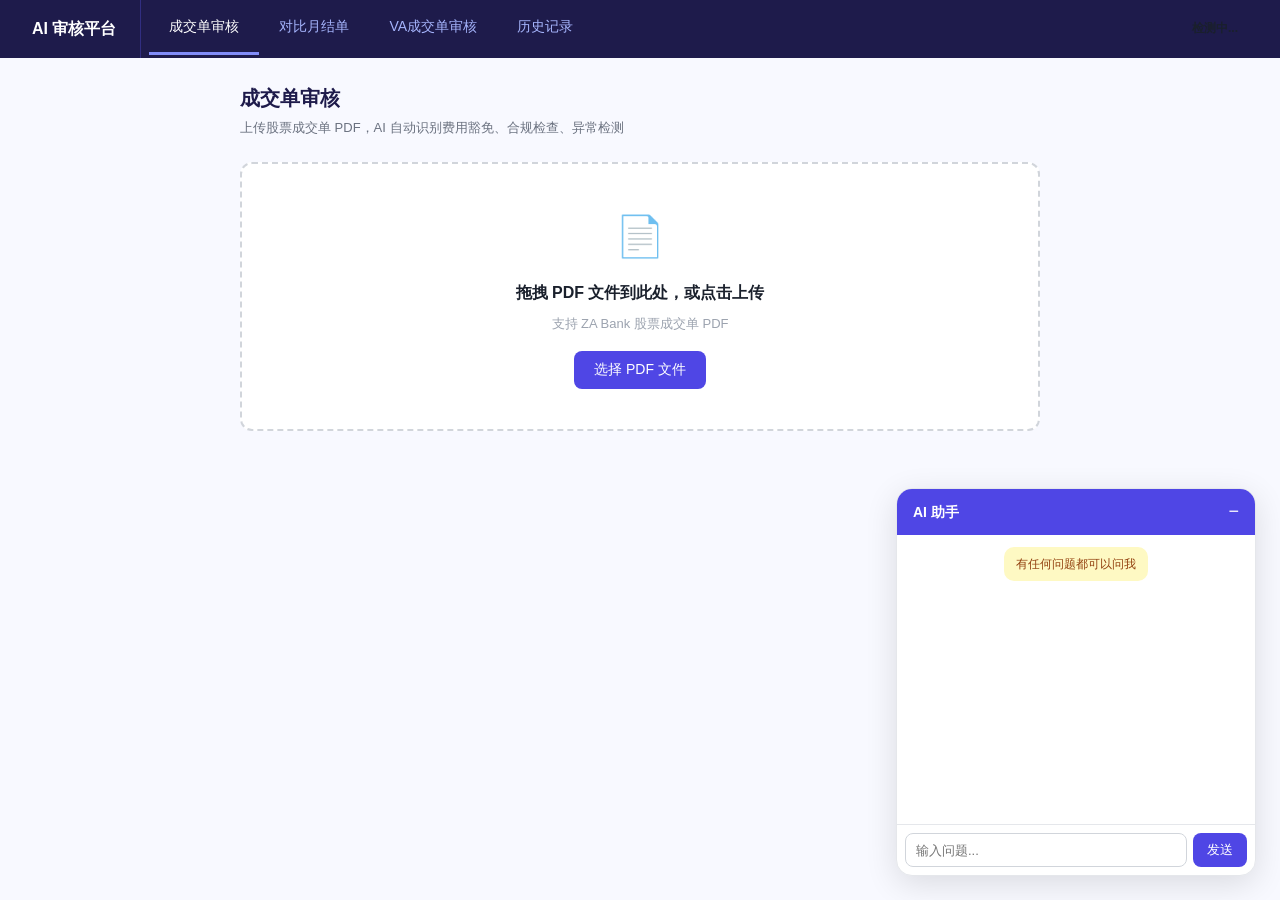
==== commit 372ecebc: "revert: restore UI before ZA style changes" ====
--- a/templates/index.html
+++ b/templates/index.html
@@ -1,584 +1,693 @@
 <!DOCTYPE html>
 <html lang="zh-HK">
 <head>
-<meta charset="UTF-8">
-<meta name="viewport" content="width=device-width, initial-scale=1.0">
-<title>ZA 审核平台</title>
-<link rel="stylesheet" href="/static/style.css">
-<style>
-  /* inline overrides only for things not in CSS */
-  .results-header { display:flex; justify-content:space-between; align-items:center; margin-bottom:14px; }
-  .compare-result-row { display:flex; align-items:center; gap:12px; margin-bottom:12px; }
-  #overall-note { font-size:13px; color:rgba(3,5,22,0.5); }
-  .export-btn { background:#00B880; color:#fff; border:none; border-radius:8px; padding:0 18px; height:38px; font-size:13px; font-weight:700; cursor:pointer; font-family:inherit; text-decoration:none; display:inline-flex; align-items:center; gap:5px; }
-  .export-btn:hover { opacity:0.85; }
-  .page-header-row { display:flex; justify-content:space-between; align-items:flex-start; margin-bottom:28px; }
-</style>
+    <meta charset="UTF-8">
+    <meta name="viewport" content="width=device-width, initial-scale=1.0">
+    <title>AI 成交单审核平台</title>
+    <link rel="stylesheet" href="/static/style.css">
+    <style>
+        /* ===== Nav ===== */
+        .nav { background: #1e1b4b; padding: 0 32px; display: flex; align-items: center; gap: 0; }
+        .nav-brand { color: #fff; font-weight: 700; font-size: 16px; padding: 16px 24px 16px 0; border-right: 1px solid #312e81; margin-right: 8px; }
+        .nav-btn { color: #a5b4fc; padding: 16px 20px; cursor: pointer; font-size: 14px; border: none; background: none; transition: all 0.15s; border-bottom: 3px solid transparent; }
+        .nav-btn:hover { color: #fff; }
+        .nav-btn.active { color: #fff; border-bottom-color: #818cf8; }
+        .nav-status { margin-left: auto; font-size: 12px; }
+
+        /* ===== Pages ===== */
+        .page { display: none; padding: 24px 32px; max-width: 1000px; margin: 0 auto; }
+        .page.active { display: block; }
+
+        /* ===== Compare Page ===== */
+        .compare-upload-grid { display: grid; grid-template-columns: 1fr 1fr; gap: 16px; margin-bottom: 20px; }
+        .compare-upload-box { border: 2px dashed #d1d5db; border-radius: 12px; padding: 24px; text-align: center; background: #fafafa; }
+        .compare-upload-box h3 { font-size: 14px; color: #4f46e5; margin-bottom: 8px; }
+        .compare-upload-box p { font-size: 12px; color: #9ca3af; margin-bottom: 12px; }
+        .compare-upload-box.has-file { border-color: #4f46e5; background: #f0f4ff; }
+        .file-label { font-size: 12px; color: #6b7280; margin-top: 8px; }
+
+        /* ===== Compare Results ===== */
+        .compare-result-header { display: flex; gap: 12px; margin-bottom: 20px; }
+        .result-badge { padding: 8px 20px; border-radius: 8px; font-weight: 700; font-size: 14px; }
+        .result-badge.pass { background: #dcfce7; color: #16a34a; }
+        .result-badge.fail { background: #fee2e2; color: #dc2626; }
+        .compare-grid { display: grid; grid-template-columns: 1fr 1fr; gap: 20px; margin-bottom: 20px; }
+        .compare-card { background: #fff; border: 1px solid #e5e7eb; border-radius: 12px; padding: 16px; }
+        .compare-card h4 { font-size: 13px; color: #6b7280; margin-bottom: 12px; font-weight: 600; text-transform: uppercase; letter-spacing: 0.5px; }
+        .compare-card .kv { display: flex; justify-content: space-between; font-size: 13px; padding: 4px 0; border-bottom: 1px solid #f3f4f6; }
+        .compare-card .kv:last-child { border: none; }
+        .compare-card .kv .key { color: #6b7280; }
+        .compare-card .kv .val { font-weight: 500; color: #111; }
+
+        .match-table { width: 100%; border-collapse: collapse; font-size: 13px; }
+        .match-table th { background: #f3f4f6; padding: 8px 12px; text-align: left; font-weight: 600; color: #374151; }
+        .match-table td { padding: 8px 12px; border-bottom: 1px solid #f3f4f6; }
+        .match-table tr.match-ok td { background: #f0fdf4; }
+        .match-table tr.match-fail td { background: #fff1f2; }
+        .match-icon { font-size: 16px; }
+
+        /* ===== History Page ===== */
+        .history-item { display: flex; justify-content: space-between; align-items: center; padding: 12px 16px; border: 1px solid #e5e7eb; border-radius: 10px; margin-bottom: 8px; background: #fff; cursor: pointer; }
+        .history-item:hover { background: #f9fafb; }
+        .hi-name { font-weight: 500; font-size: 14px; }
+        .hi-time { font-size: 12px; color: #9ca3af; margin-top: 2px; }
+        .hi-badges { display: flex; gap: 6px; }
+        .badge-critical { background: #fee2e2; color: #dc2626; padding: 2px 8px; border-radius: 12px; font-size: 11px; }
+        .badge-warning { background: #fef3c7; color: #d97706; padding: 2px 8px; border-radius: 12px; font-size: 11px; }
+        .badge-ok { background: #dcfce7; color: #16a34a; padding: 2px 8px; border-radius: 12px; font-size: 11px; }
+
+        /* ===== Chat Box ===== */
+        .chat-box { position: fixed; bottom: 24px; right: 24px; width: 360px; background: #fff; border: 1px solid #e5e7eb; border-radius: 16px; box-shadow: 0 8px 32px rgba(0,0,0,0.12); z-index: 1000; display: flex; flex-direction: column; overflow: hidden; }
+        .chat-header { background: #4f46e5; color: #fff; padding: 12px 16px; display: flex; justify-content: space-between; align-items: center; cursor: pointer; }
+        .chat-header h4 { margin: 0; font-size: 14px; }
+        .chat-toggle-btn { background: none; border: none; color: #fff; font-size: 18px; cursor: pointer; }
+        .chat-body { display: flex; flex-direction: column; height: 340px; }
+        .chat-messages { flex: 1; overflow-y: auto; padding: 12px; display: flex; flex-direction: column; gap: 8px; }
+        .chat-msg { padding: 8px 12px; border-radius: 10px; font-size: 13px; max-width: 85%; line-height: 1.5; }
+        .chat-msg.user { background: #4f46e5; color: #fff; align-self: flex-end; }
+        .chat-msg.ai { background: #f3f4f6; color: #111; align-self: flex-start; }
+        .chat-msg.hint { background: #fef9c3; color: #92400e; align-self: center; font-size: 12px; text-align: center; }
+        .chat-input-row { display: flex; border-top: 1px solid #e5e7eb; padding: 8px; gap: 6px; }
+        .chat-input-row input { flex: 1; border: 1px solid #d1d5db; border-radius: 8px; padding: 8px 10px; font-size: 13px; outline: none; }
+        .chat-input-row input:focus { border-color: #4f46e5; }
+        .chat-send-btn { background: #4f46e5; color: #fff; border: none; border-radius: 8px; padding: 8px 14px; cursor: pointer; font-size: 13px; }
+        .chat-send-btn:disabled { background: #a5b4fc; }
+        .chat-collapsed .chat-body { display: none; }
+
+        /* ===== Misc ===== */
+        .page-title { font-size: 20px; font-weight: 700; color: #1e1b4b; margin-bottom: 4px; }
+        .page-subtitle { font-size: 13px; color: #6b7280; margin-bottom: 24px; }
+        .btn { padding: 10px 20px; border-radius: 8px; border: none; cursor: pointer; font-size: 14px; font-weight: 500; }
+        .btn-primary { background: #4f46e5; color: #fff; }
+        .btn-primary:hover { background: #4338ca; }
+        .btn-secondary { background: #f3f4f6; color: #374151; }
+        .hidden { display: none !important; }
+        .card { background: #fff; border: 1px solid #e5e7eb; border-radius: 12px; padding: 20px; margin-bottom: 16px; }
+        .section-title { font-size: 15px; font-weight: 600; color: #1e1b4b; margin-bottom: 12px; }
+    </style>
 </head>
-<body>
-
-<!-- NAV -->
-<nav>
-  <span class="nav-brand">ZA 审核平台</span>
-  <button class="nav-btn active" onclick="showPage('audit',this)">成交单审核</button>
-  <button class="nav-btn" onclick="showPage('compare',this)">对比月结单</button>
-  <button class="nav-btn" onclick="showPage('va',this)">VA 审核</button>
-  <button class="nav-btn" onclick="showPage('history',this)">历史记录</button>
-  <span id="ai-status">检测中...</span>
-</nav>
-
-<!-- ============================================================ PAGE: 成交单审核 -->
-<div class="page active" id="page-audit">
-<div class="page-wrap">
-  <div class="page-title">成交单审核</div>
-  <div class="page-sub">上传 PDF，AI 自动识别费用豁免、合规检查、异常检测</div>
-
-  <div class="upload-zone" id="upload-zone">
-    <div class="uz-icon">📄</div>
-    <h2>拖拽 PDF 到此处，或点击上传</h2>
-    <p>支持 ZA Bank 股票成交单 PDF</p>
-    <input type="file" id="file-input" accept=".pdf" hidden>
-    <button class="btn btn-primary" onclick="document.getElementById('file-input').click()">选择文件</button>
-  </div>
-
-  <div id="file-list"></div>
-
-  <div class="progress-wrap hidden" id="progress-container">
-    <div class="progress-bar"><div class="progress-fill" id="progress-fill"></div></div>
-    <div class="progress-text" id="progress-text">正在处理...</div>
-  </div>
-
-  <div class="hidden" id="results-section">
-    <div class="results-header">
-      <div style="font-size:16px;font-weight:700;">审核报告</div>
-      <button class="btn btn-ghost" onclick="resetAudit()">重新上传</button>
+<body style="margin:0;background:#f8f9ff;font-family:-apple-system,BlinkMacSystemFont,'Segoe UI',sans-serif;">
+
+    <!-- ===== Nav ===== -->
+    <nav class="nav">
+        <div class="nav-brand">AI 审核平台</div>
+        <button class="nav-btn active" onclick="showPage('audit')">成交单审核</button>
+        <button class="nav-btn" onclick="showPage('compare')">对比月结单</button>
+        <button class="nav-btn" onclick="showPage('va')">VA成交单审核</button>
+        <button class="nav-btn" onclick="showPage('history')">历史记录</button>
+        <div class="nav-status">
+            <span class="header-badge" id="ai-status" style="font-size:12px;padding:4px 10px;">检测中...</span>
+        </div>
+    </nav>
+
+    <!-- ===== Page: 成交单审核 ===== -->
+    <div class="page active" id="page-audit">
+        <div style="max-width:800px;margin:0 auto;">
+            <div class="page-title">成交单审核</div>
+            <div class="page-subtitle">上传股票成交单 PDF，AI 自动识别费用豁免、合规检查、异常检测</div>
+
+            <div class="upload-zone" id="upload-zone" style="border:2px dashed #d1d5db;border-radius:12px;padding:40px;text-align:center;background:#fff;margin-bottom:16px;">
+                <div style="font-size:40px;margin-bottom:12px;">📄</div>
+                <h2 style="font-size:16px;margin-bottom:8px;">拖拽 PDF 文件到此处，或点击上传</h2>
+                <p style="color:#9ca3af;font-size:13px;margin-bottom:16px;">支持 ZA Bank 股票成交单 PDF</p>
+                <input type="file" id="file-input" accept=".pdf" hidden>
+                <button class="btn btn-primary" onclick="document.getElementById('file-input').click()">选择 PDF 文件</button>
+            </div>
+
+            <div id="file-list" style="margin-bottom:12px;"></div>
+            <div class="hidden" id="progress-container" style="margin-bottom:16px;">
+                <div style="background:#e5e7eb;border-radius:8px;height:8px;overflow:hidden;">
+                    <div id="progress-fill" style="background:#4f46e5;height:100%;width:0;transition:width 0.3s;"></div>
+                </div>
+                <p id="progress-text" style="font-size:13px;color:#6b7280;margin-top:6px;">正在处理...</p>
+            </div>
+
+            <div class="hidden" id="results-section">
+                <div style="display:flex;justify-content:space-between;align-items:center;margin-bottom:16px;">
+                    <div class="section-title">审核报告</div>
+                    <button class="btn btn-secondary" onclick="resetAudit()">审核新文件</button>
+                </div>
+                <div id="summary-cards" style="display:grid;grid-template-columns:repeat(4,1fr);gap:12px;margin-bottom:16px;"></div>
+                <div class="card hidden" id="ai-summary-card">
+                    <div class="section-title">AI 审核摘要</div>
+                    <p id="ai-summary-text" style="font-size:14px;line-height:1.7;color:#374151;"></p>
+                </div>
+                <div class="card hidden" id="fee-waiver-card">
+                    <div class="section-title">费用豁免详情</div>
+                    <div id="fee-waiver-content"></div>
+                </div>
+                <div class="card">
+                    <div class="section-title">审核发现 (<span id="findings-count">0</span>)</div>
+                    <div id="findings-list"></div>
+                </div>
+                <div class="card">
+                    <div class="section-title">提取的成交单数据</div>
+                    <div id="data-table"></div>
+                </div>
+            </div>
+        </div>
     </div>
 
-    <div class="stats-row" id="summary-cards"></div>
-
-    <div class="card hidden" id="ai-summary-card">
-      <div class="card-title">AI 审核摘要</div>
-      <div class="ai-summary" id="ai-summary-text"></div>
+    <!-- ===== Page: 对比月结单 ===== -->
+    <div class="page" id="page-compare">
+        <div class="page-title">成交单 vs 月结单对比</div>
+        <div class="page-subtitle">上传成交单和对应月结单，自动比对是否体现同一笔交易</div>
+
+        <div class="compare-upload-grid">
+            <div class="compare-upload-box" id="contract-box">
+                <h3>成交单 Contract Note</h3>
+                <p>Stock Contract Note PDF</p>
+                <input type="file" id="contract-input" accept=".pdf" hidden onchange="onContractSelected()">
+                <button class="btn btn-primary" style="font-size:13px;padding:8px 16px;" onclick="document.getElementById('contract-input').click()">选择成交单</button>
+                <div class="file-label" id="contract-label"></div>
+            </div>
+            <div class="compare-upload-box" id="statement-box">
+                <h3>月结单 Monthly Statement</h3>
+                <p>Investment Account Monthly Statement PDF</p>
+                <input type="file" id="statement-input" accept=".pdf" hidden onchange="onStatementSelected()">
+                <button class="btn btn-secondary" style="font-size:13px;padding:8px 16px;" onclick="document.getElementById('statement-input').click()">选择月结单</button>
+                <div class="file-label" id="statement-label"></div>
+            </div>
+        </div>
+
+        <div style="text-align:center;margin-bottom:24px;">
+            <button class="btn btn-primary" id="compare-btn" onclick="runCompare()" disabled style="padding:12px 32px;font-size:15px;">开始对比</button>
+        </div>
+
+        <div class="hidden" id="compare-loading" style="text-align:center;padding:40px;color:#6b7280;">
+            正在解析文件并对比中，请稍候...
+        </div>
+
+        <div class="hidden" id="compare-results">
+            <div class="compare-result-header">
+                <div class="result-badge" id="overall-badge"></div>
+                <div style="font-size:13px;color:#6b7280;align-self:center;" id="overall-note"></div>
+            </div>
+
+            <div class="compare-grid">
+                <div class="compare-card">
+                    <h4>成交单</h4>
+                    <div id="contract-summary"></div>
+                </div>
+                <div class="compare-card">
+                    <h4>月结单（匹配交易）</h4>
+                    <div id="statement-summary"></div>
+                </div>
+            </div>
+
+            <div class="card">
+                <div class="section-title">字段对比结果</div>
+                <table class="match-table">
+                    <thead><tr><th>字段</th><th>成交单</th><th>月结单</th><th>结果</th></tr></thead>
+                    <tbody id="match-table-body"></tbody>
+                </table>
+            </div>
+
+            <div class="hidden card" id="unmatched-card" style="background:#fff7ed;border-color:#fed7aa;">
+                <div class="section-title" style="color:#c2410c;">未找到对应交易</div>
+                <div id="unmatched-content" style="font-size:13px;color:#9a3412;"></div>
+            </div>
+
+            <div style="text-align:center;margin-top:16px;">
+                <button class="btn btn-secondary" onclick="resetCompare()">重新对比</button>
+            </div>
+        </div>
     </div>
 
-    <div class="card hidden" id="fee-waiver-card">
-      <div class="card-title">费用豁免</div>
-      <div class="fee-row" id="fee-waiver-content"></div>
+    <!-- ===== Page: VA成交单审核 ===== -->
+    <div class="page" id="page-va">
+        <div class="page-title">VA 成交单审核</div>
+        <div class="page-subtitle">上传虚拟资产成交单 PDF，自动识别语言和交易类型，对照官方模板逐条检查条款</div>
+
+        <div style="border:2px dashed #d1d5db;border-radius:12px;padding:40px;text-align:center;background:#fff;margin-bottom:16px;" id="va-upload-zone">
+            <div style="font-size:40px;margin-bottom:12px;">🔐</div>
+            <h2 style="font-size:16px;margin-bottom:8px;">上传 VA 成交单 PDF</h2>
+            <p style="color:#9ca3af;font-size:13px;margin-bottom:16px;">支持繁体/简体，买入/卖出自动识别</p>
+            <input type="file" id="va-file-input" accept=".pdf" hidden>
+            <button class="btn btn-primary" onclick="document.getElementById('va-file-input').click()">选择 PDF 文件</button>
+        </div>
+
+        <div class="hidden" id="va-loading" style="text-align:center;padding:30px;color:#6b7280;">正在审核中，请稍候...</div>
+
+        <div class="hidden" id="va-results">
+            <div style="display:flex;justify-content:space-between;align-items:center;margin-bottom:16px;">
+                <div class="section-title">VA 审核报告</div>
+                <button class="btn btn-secondary" onclick="resetVA()">审核新文件</button>
+            </div>
+
+            <!-- 基本信息 -->
+            <div class="card" style="margin-bottom:16px;">
+                <div class="section-title">文件信息</div>
+                <div style="display:grid;grid-template-columns:repeat(3,1fr);gap:12px;" id="va-info"></div>
+            </div>
+
+            <!-- 总体结论 -->
+            <div style="display:flex;gap:12px;margin-bottom:16px;align-items:center;">
+                <div class="result-badge" id="va-overall-badge"></div>
+                <div style="font-size:13px;color:#6b7280;" id="va-overall-note"></div>
+            </div>
+
+            <!-- 统计 -->
+            <div style="display:grid;grid-template-columns:repeat(3,1fr);gap:12px;margin-bottom:16px;" id="va-stats"></div>
+
+            <!-- 检查详情 -->
+            <div class="card">
+                <div class="section-title">逐条检查结果</div>
+                <div id="va-checks"></div>
+            </div>
+        </div>
     </div>
 
-    <div class="card">
-      <div class="card-title">审核发现 · <span id="findings-count">0</span> 项</div>
-      <div id="findings-list"></div>
+    <!-- ===== Page: 历史记录 ===== -->
+    <div class="page" id="page-history">
+        <div style="display:flex;justify-content:space-between;align-items:center;margin-bottom:16px;">
+            <div>
+                <div class="page-title">历史记录</div>
+                <div class="page-subtitle">所有历史审核报告，点击查看详情</div>
+            </div>
+            <a href="/api/export/excel" download>
+                <button class="btn btn-primary" style="background:#16a34a;">⬇ 导出 Excel</button>
+            </a>
+        </div>
+        <div id="history-list-content"></div>
     </div>
 
-    <div class="card">
-      <div class="card-title">成交单数据</div>
-      <table class="dt" id="data-table"></table>
+    <!-- ===== Chat Box ===== -->
+    <div class="chat-box" id="chat-box">
+        <div class="chat-header" onclick="toggleChat()">
+            <h4>AI 助手</h4>
+            <button class="chat-toggle-btn" id="chat-toggle-icon">−</button>
+        </div>
+        <div class="chat-body">
+            <div class="chat-messages" id="chat-messages">
+                <div class="chat-msg hint">有任何问题都可以问我</div>
+            </div>
+            <div class="chat-input-row">
+                <input type="text" id="chat-input" placeholder="输入问题..." onkeydown="if(event.key==='Enter') sendChat()">
+                <button class="chat-send-btn" id="chat-send-btn" onclick="sendChat()">发送</button>
+            </div>
+        </div>
     </div>
 
-    <div class="card">
-      <details>
-        <summary>原始 PDF 文本</summary>
-        <pre id="raw-text"></pre>
-      </details>
-    </div>
-  </div>
-</div>
-</div>
-
-<!-- ============================================================ PAGE: 对比月结单 -->
-<div class="page" id="page-compare">
-<div class="page-wrap">
-  <div class="page-title">成交单 vs 月结单</div>
-  <div class="page-sub">上传两份文件，自动比对是否体现同一笔交易</div>
-
-  <div class="two-col">
-    <div class="upload-box" id="contract-box">
-      <h3>成交单</h3>
-      <p>Stock Contract Note PDF</p>
-      <input type="file" id="contract-input" accept=".pdf" hidden onchange="onContractSelected()">
-      <button class="btn btn-primary" style="font-size:13px;height:36px;padding:0 16px;" onclick="document.getElementById('contract-input').click()">选择成交单</button>
-      <div class="file-name" id="contract-label"></div>
-    </div>
-    <div class="upload-box" id="statement-box">
-      <h3>月结单</h3>
-      <p>Investment Account Monthly Statement PDF</p>
-      <input type="file" id="statement-input" accept=".pdf" hidden onchange="onStatementSelected()">
-      <button class="btn btn-ghost" style="font-size:13px;height:36px;padding:0 16px;" onclick="document.getElementById('statement-input').click()">选择月结单</button>
-      <div class="file-name" id="statement-label"></div>
-    </div>
-  </div>
-
-  <div style="text-align:center;margin-bottom:24px;">
-    <button class="btn btn-primary" id="compare-btn" onclick="runCompare()" disabled style="padding:0 32px;height:44px;font-size:15px;">开始对比</button>
-  </div>
-
-  <div class="hidden" id="compare-loading" style="text-align:center;padding:40px;color:rgba(3,5,22,0.5);font-size:14px;">正在解析对比中...</div>
-
-  <div class="hidden" id="compare-results">
-    <div class="compare-result-row">
-      <div class="verdict" id="overall-badge"></div>
-      <div id="overall-note"></div>
-    </div>
-
-    <div class="two-col">
-      <div class="card">
-        <div class="card-title">成交单</div>
-        <div class="kv-list" id="contract-summary"></div>
-      </div>
-      <div class="card">
-        <div class="card-title">月结单（匹配交易）</div>
-        <div class="kv-list" id="statement-summary"></div>
-      </div>
-    </div>
-
-    <div class="card">
-      <div class="card-title">字段对比</div>
-      <table class="mt">
-        <thead><tr><th>字段</th><th>成交单</th><th>月结单</th><th>结果</th></tr></thead>
-        <tbody id="match-table-body"></tbody>
-      </table>
-    </div>
-
-    <div class="card hidden" id="unmatched-card" style="background:rgba(252,96,91,0.04);">
-      <div class="card-title" style="color:#FC605B;">未找到对应交易</div>
-      <div id="unmatched-content" style="font-size:13px;color:#FC605B;"></div>
-    </div>
-
-    <div style="text-align:center;margin-top:14px;">
-      <button class="btn btn-ghost" onclick="resetCompare()">重新对比</button>
-    </div>
-  </div>
-</div>
-</div>
-
-<!-- ============================================================ PAGE: VA审核 -->
-<div class="page" id="page-va">
-<div class="page-wrap">
-  <div class="page-title">VA 成交单审核</div>
-  <div class="page-sub">自动识别语言与交易类型，对照官方模板逐条核查</div>
-
-  <div class="upload-zone" id="va-upload-zone">
-    <div class="uz-icon">🔐</div>
-    <h2>上传 VA 成交单 PDF</h2>
-    <p>繁体 / 简体，买入 / 卖出自动识别</p>
-    <input type="file" id="va-file-input" accept=".pdf" hidden>
-    <button class="btn btn-primary" onclick="document.getElementById('va-file-input').click()">选择文件</button>
-  </div>
-
-  <div class="hidden" id="va-loading" style="text-align:center;padding:32px;color:rgba(3,5,22,0.5);font-size:14px;">审核中，请稍候...</div>
-
-  <div class="hidden" id="va-results">
-    <div class="results-header">
-      <div style="font-size:16px;font-weight:700;">VA 审核报告</div>
-      <button class="btn btn-ghost" onclick="resetVA()">重新上传</button>
-    </div>
-
-    <div class="card">
-      <div class="card-title">文件信息</div>
-      <div class="va-info-grid" id="va-info"></div>
-    </div>
-
-    <div style="margin-bottom:16px;">
-      <div class="verdict" id="va-overall-badge" style="margin-bottom:4px;"></div>
-      <div style="font-size:13px;color:rgba(3,5,22,0.5);" id="va-overall-note"></div>
-    </div>
-
-    <div class="stats-row" style="grid-template-columns:repeat(3,1fr);" id="va-stats"></div>
-
-    <div class="card">
-      <div class="card-title">逐条检查</div>
-      <div id="va-checks"></div>
-    </div>
-  </div>
-</div>
-</div>
-
-<!-- ============================================================ PAGE: 历史记录 -->
-<div class="page" id="page-history">
-<div class="page-wrap">
-  <div class="page-header-row">
-    <div>
-      <div class="page-title">历史记录</div>
-      <div class="page-sub" style="margin-bottom:0;">点击记录查看详情</div>
-    </div>
-    <a href="/api/export/excel" download><button class="export-btn">⬇ 导出 Excel</button></a>
-  </div>
-  <div id="history-list-content"></div>
-</div>
-</div>
-
-<!-- CHAT -->
-<div class="chat-box" id="chat-box">
-  <div class="chat-head" onclick="toggleChat()">
-    <h4>AI 助手</h4>
-    <button id="chat-toggle-icon">−</button>
-  </div>
-  <div class="chat-msgs" id="chat-messages">
-    <div class="msg tip">有任何问题都可以问我</div>
-  </div>
-  <div class="chat-foot">
-    <input type="text" id="chat-input" placeholder="输入问题..." onkeydown="if(event.key==='Enter')sendChat()">
-    <button id="chat-send-btn" onclick="sendChat()">发送</button>
-  </div>
-</div>
-
 <script>
-let auditResults = [], currentContractData = null;
+let auditResults = [];
+let currentContractData = null;
 
 document.addEventListener('DOMContentLoaded', () => {
-  checkHealth();
-  setupDragDrop();
-  document.getElementById('file-input').addEventListener('change', e => {
-    if (e.target.files.length) handleFiles(Array.from(e.target.files));
-  });
-  document.getElementById('va-file-input').addEventListener('change', e => {
-    if (e.target.files.length) runVAAudit(e.target.files[0]);
-  });
+    checkHealth();
+    setupDragDrop();
+    document.getElementById('file-input').addEventListener('change', e => {
+        if (e.target.files.length > 0) handleFiles(Array.from(e.target.files));
+    });
 });
 
-// ===== NAV =====
-function showPage(name, btn) {
-  document.querySelectorAll('.page').forEach(p => p.classList.remove('active'));
-  document.querySelectorAll('.nav-btn').forEach(b => b.classList.remove('active'));
-  document.getElementById('page-' + name).classList.add('active');
-  if (btn) btn.classList.add('active');
-  if (name === 'history') loadHistory();
-}
-
-// ===== HEALTH =====
+// ===== Nav =====
+function showPage(name) {
+    document.querySelectorAll('.page').forEach(p => p.classList.remove('active'));
+    document.querySelectorAll('.nav-btn').forEach(b => b.classList.remove('active'));
+    document.getElementById('page-' + name).classList.add('active');
+    event.target.classList.add('active');
+    if (name === 'history') loadHistory();
+}
+
+// ===== Health =====
 async function checkHealth() {
-  try {
-    const d = await fetch('/api/health').then(r => r.json());
-    const el = document.getElementById('ai-status');
-    if (d.ai_enabled) {
-      el.textContent = 'AI 已启用';
-      el.style.cssText = 'background:rgba(57,229,177,0.15);color:#00B880;';
-    } else {
-      el.textContent = '规则模式';
-      el.style.cssText = 'background:rgba(233,147,0,0.12);color:#E99300;';
+    try {
+        const data = await fetch('/api/health').then(r => r.json());
+        const badge = document.getElementById('ai-status');
+        badge.textContent = data.ai_enabled ? 'AI 已启用' : '规则引擎模式';
+        badge.style.background = data.ai_enabled ? '#dcfce7' : '#fef3c7';
+        badge.style.color = data.ai_enabled ? '#16a34a' : '#d97706';
+        badge.style.borderRadius = '20px';
+        badge.style.padding = '4px 10px';
+    } catch(e) {}
+}
+
+// ===== Audit Page =====
+function setupDragDrop() {
+    const zone = document.getElementById('upload-zone');
+    zone.addEventListener('dragover', e => { e.preventDefault(); zone.style.borderColor='#4f46e5'; zone.style.background='#f0f4ff'; });
+    zone.addEventListener('dragleave', () => { zone.style.borderColor='#d1d5db'; zone.style.background='#fff'; });
+    zone.addEventListener('drop', e => {
+        e.preventDefault(); zone.style.borderColor='#d1d5db'; zone.style.background='#fff';
+        const files = Array.from(e.dataTransfer.files).filter(f => f.name.endsWith('.pdf'));
+        if (files.length) handleFiles(files);
+    });
+}
+
+function handleFiles(files) {
+    document.getElementById('file-list').innerHTML = files.map(f =>
+        `<div style="font-size:13px;color:#374151;padding:6px 0;">📄 ${f.name}</div>`
+    ).join('');
+    uploadFiles(files);
+}
+
+async function uploadFiles(files) {
+    document.getElementById('progress-container').classList.remove('hidden');
+    auditResults = [];
+    for (let i = 0; i < files.length; i++) {
+        document.getElementById('progress-fill').style.width = (i/files.length*100) + '%';
+        document.getElementById('progress-text').textContent = `正在处理 ${i+1}/${files.length}: ${files[i].name}`;
+        const fd = new FormData(); fd.append('file', files[i]);
+        const data = await fetch('/api/audit', {method:'POST', body:fd}).then(r=>r.json());
+        if (data.success) { auditResults.push(data); currentContractData = data.contract_data; }
     }
-  } catch(e) {}
-}
-
-// ===== AUDIT PAGE =====
-function setupDragDrop() {
-  const z = document.getElementById('upload-zone');
-  z.addEventListener('dragover', e => { e.preventDefault(); z.classList.add('drag-over'); });
-  z.addEventListener('dragleave', () => z.classList.remove('drag-over'));
-  z.addEventListener('drop', e => {
-    e.preventDefault(); z.classList.remove('drag-over');
-    const files = Array.from(e.dataTransfer.files).filter(f => f.name.endsWith('.pdf'));
-    if (files.length) handleFiles(files);
-  });
-}
-
-function handleFiles(files) {
-  document.getElementById('file-list').innerHTML = files.map(f =>
-    `<div style="font-size:13px;color:rgba(3,5,22,0.6);padding:6px 0;">📄 ${f.name}</div>`
-  ).join('');
-  uploadFiles(files);
-}
-
-async function uploadFiles(files) {
-  document.getElementById('progress-container').classList.remove('hidden');
-  auditResults = [];
-  for (let i = 0; i < files.length; i++) {
-    document.getElementById('progress-fill').style.width = (i/files.length*100)+'%';
-    document.getElementById('progress-text').textContent = `正在处理 ${i+1}/${files.length}：${files[i].name}`;
-    const fd = new FormData(); fd.append('file', files[i]);
-    const d = await fetch('/api/audit', {method:'POST', body:fd}).then(r=>r.json());
-    if (d.success) { auditResults.push(d); currentContractData = d.contract_data; }
-  }
-  document.getElementById('progress-fill').style.width = '100%';
-  document.getElementById('progress-text').textContent = '审核完成';
-  setTimeout(() => document.getElementById('progress-container').classList.add('hidden'), 800);
-  if (auditResults.length) renderAudit(auditResults[0]);
-}
-
-function renderAudit(r) {
-  document.getElementById('results-section').classList.remove('hidden');
-
-  // Stats
-  const stats = [
-    {n:r.critical_count, label:'严重问题', cls:'stat-critical'},
-    {n:r.warning_count,  label:'警告',    cls:'stat-warn'},
-    {n:r.info_count,     label:'信息',    cls:'stat-info'},
-    {n:r.total_findings, label:'总计',    cls:'stat-total'},
-  ];
-  document.getElementById('summary-cards').innerHTML = stats.map(s =>
-    `<div class="stat-card ${s.cls}"><div class="stat-num">${s.n}</div><div class="stat-label">${s.label}</div></div>`
-  ).join('');
-
-  // AI Summary
-  if (r.ai_summary) {
-    document.getElementById('ai-summary-card').classList.remove('hidden');
-    document.getElementById('ai-summary-text').textContent = r.ai_summary;
-  }
-
-  // Fee waiver
-  const fw = r.fee_waiver_details;
-  if (fw) {
-    document.getElementById('fee-waiver-card').classList.remove('hidden');
-    document.getElementById('fee-waiver-content').innerHTML = `
-      <div class="fee-cell ${fw.commission_waived?'waived':''}">
-        <div class="fee-key">佣金</div>
-        <div class="fee-val">${fw.commission_waived?'已豁免':'正常收取'}</div>
-      </div>
-      <div class="fee-cell ${fw.platform_fee_waived?'waived':''}">
-        <div class="fee-key">平台费</div>
-        <div class="fee-val">${fw.platform_fee_waived?'已豁免':'正常收取'}</div>
-      </div>
-      <div class="fee-cell">
-        <div class="fee-key">共节省</div>
-        <div class="fee-val">${fw.waiver_currency} ${fw.total_fees_saved.toFixed(2)}</div>
-      </div>
-      ${fw.has_remark?`<div class="fee-cell full"><div class="fee-key">备注</div><div class="fee-val">${e(fw.remark_text_cn||fw.remark_text)}</div></div>`:''}
-    `;
-  }
-
-  // Findings
-  document.getElementById('findings-count').textContent = r.findings.length;
-  const catLabel = {fee_waiver:'费用豁免', compliance:'合规检查', anomaly:'异常检测', data_quality:'数据质量'};
-  document.getElementById('findings-list').innerHTML = r.findings.map(f => `
-    <div class="finding finding-${f.severity}">
-      <div class="finding-head">
-        <span class="tag tag-${f.severity}">${f.severity.toUpperCase()}</span>
-        <span class="tag tag-cat">${catLabel[f.category]||f.category}</span>
-        <span class="finding-title">${e(f.title)}</span>
-      </div>
-      <div class="finding-detail">${e(f.detail)}</div>
-      ${f.suggestion?`<div class="finding-tip">${e(f.suggestion)}</div>`:''}
-    </div>`).join('');
-
-  // Data table
-  const d = r.contract_data;
-  const rows = [
-    ['客户', `${d.customer_name||'-'} ${d.customer_name_cn||''}`],
-    ['账户', d.account_number||'-'],
-    ['股票', `${d.stock_name||'-'} (${d.stock_code||'-'})`],
-    ['市场', d.stock_market||'-'],
-    ['类型', d.transaction_type||'-'],
-    ['成交日期', d.contract_date||'-'],
-    ['成交价', `${d.avg_price_currency||''} ${d.avg_price||'-'}`],
-    ['股数', d.quantity||'-'],
-    ['交易金额', `${d.total_amount_currency||''} ${d.total_amount?.toFixed(2)||'-'}`],
-    ['佣金', `${d.commission_currency||''} ${d.commission?.toFixed(2)??'-'}`],
-    ['平台费', `${d.platform_fee_currency||''} ${d.platform_fee?.toFixed(2)??'-'}`],
-    ['交收金额', `${d.settlement_amount_currency||''} ${d.settlement_amount?.toFixed(2)||'-'}`],
-    ['交收日期', d.settlement_date||'-'],
-    ['交易编号', d.order_reference||'-'],
-  ];
-  document.getElementById('data-table').innerHTML = rows.map(([k,v]) =>
-    `<tr><td class="dk">${k}</td><td class="dv">${e(String(v))}</td></tr>`
-  ).join('');
-
-  document.getElementById('raw-text').textContent = d.raw_text||'无';
-  document.getElementById('results-section').scrollIntoView({behavior:'smooth'});
+    document.getElementById('progress-fill').style.width = '100%';
+    document.getElementById('progress-text').textContent = '审核完成！';
+    setTimeout(() => document.getElementById('progress-container').classList.add('hidden'), 1000);
+    if (auditResults.length) renderAuditResults(auditResults[0]);
+}
+
+function renderAuditResults(r) {
+    document.getElementById('results-section').classList.remove('hidden');
+    const cards = [
+        {n: r.critical_count, label:'严重问题', bg:'#fee2e2', color:'#dc2626'},
+        {n: r.warning_count, label:'警告', bg:'#fef3c7', color:'#d97706'},
+        {n: r.info_count, label:'信息', bg:'#eff6ff', color:'#2563eb'},
+        {n: r.total_findings, label:'总计', bg:'#f3f4f6', color:'#374151'},
+    ];
+    document.getElementById('summary-cards').innerHTML = cards.map(c => `
+        <div style="background:${c.bg};border-radius:10px;padding:16px;text-align:center;">
+            <div style="font-size:28px;font-weight:700;color:${c.color};">${c.n}</div>
+            <div style="font-size:12px;color:${c.color};margin-top:4px;">${c.label}</div>
+        </div>`).join('');
+
+    if (r.ai_summary) {
+        document.getElementById('ai-summary-card').classList.remove('hidden');
+        document.getElementById('ai-summary-text').textContent = r.ai_summary;
+    }
+
+    const fw = r.fee_waiver_details;
+    if (fw) {
+        document.getElementById('fee-waiver-card').classList.remove('hidden');
+        document.getElementById('fee-waiver-content').innerHTML = `
+            <div style="display:grid;grid-template-columns:1fr 1fr 1fr;gap:12px;font-size:13px;">
+                <div style="padding:10px;background:${fw.commission_waived?'#dcfce7':'#f9fafb'};border-radius:8px;">
+                    <div style="color:#6b7280;">佣金</div>
+                    <div style="font-weight:600;color:${fw.commission_waived?'#16a34a':'#374151'};">${fw.commission_waived?'已豁免':'正常收取'}</div>
+                </div>
+                <div style="padding:10px;background:${fw.platform_fee_waived?'#dcfce7':'#f9fafb'};border-radius:8px;">
+                    <div style="color:#6b7280;">平台费</div>
+                    <div style="font-weight:600;color:${fw.platform_fee_waived?'#16a34a':'#374151'};">${fw.platform_fee_waived?'已豁免':'正常收取'}</div>
+                </div>
+                <div style="padding:10px;background:#f9fafb;border-radius:8px;">
+                    <div style="color:#6b7280;">共节省</div>
+                    <div style="font-weight:600;">${fw.waiver_currency} ${fw.total_fees_saved.toFixed(2)}</div>
+                </div>
+            </div>
+            ${fw.has_remark ? `<div style="margin-top:10px;font-size:13px;color:#6b7280;">备注：${fw.remark_text_cn||fw.remark_text}</div>` : ''}`;
+    }
+
+    const sev = {critical:'#fee2e2', warning:'#fef9c3', info:'#eff6ff'};
+    const sevC = {critical:'#dc2626', warning:'#d97706', info:'#2563eb'};
+    const cat = {fee_waiver:'费用豁免', compliance:'合规检查', anomaly:'异常检测', data_quality:'数据质量'};
+    document.getElementById('findings-count').textContent = r.findings.length;
+    document.getElementById('findings-list').innerHTML = r.findings.map(f => `
+        <div style="background:${sev[f.severity]||'#f9fafb'};border-radius:8px;padding:12px;margin-bottom:8px;">
+            <div style="display:flex;align-items:center;gap:8px;margin-bottom:4px;">
+                <span style="font-size:11px;background:#fff;color:${sevC[f.severity]||'#374151'};padding:2px 8px;border-radius:12px;font-weight:600;">${f.severity.toUpperCase()}</span>
+                <span style="font-size:11px;color:#6b7280;">[${cat[f.category]||f.category}]</span>
+                <span style="font-size:13px;font-weight:600;color:#111;">${escapeHtml(f.title)}</span>
+            </div>
+            <div style="font-size:13px;color:#374151;">${escapeHtml(f.detail)}</div>
+            ${f.suggestion ? `<div style="font-size:12px;color:#6b7280;margin-top:6px;">💡 ${escapeHtml(f.suggestion)}</div>` : ''}
+        </div>`).join('');
+
+    const d = r.contract_data;
+    const rows = [
+        ['客户', `${d.customer_name||'-'} ${d.customer_name_cn||''}`],
+        ['账户', d.account_number||'-'],
+        ['股票', `${d.stock_name||'-'} (${d.stock_code||'-'})`],
+        ['市场', d.stock_market||'-'],
+        ['类型', d.transaction_type||'-'],
+        ['成交日期', d.contract_date||'-'],
+        ['成交价', `${d.avg_price_currency||''} ${d.avg_price||'-'}`],
+        ['股数', d.quantity||'-'],
+        ['交易金额', `${d.total_amount_currency||''} ${d.total_amount?.toFixed(2)||'-'}`],
+        ['佣金', `${d.commission_currency||''} ${d.commission?.toFixed(2)??'-'}`],
+        ['平台费', `${d.platform_fee_currency||''} ${d.platform_fee?.toFixed(2)??'-'}`],
+        ['交收金额', `${d.settlement_amount_currency||''} ${d.settlement_amount?.toFixed(2)||'-'}`],
+        ['交收日期', d.settlement_date||'-'],
+        ['交易编号', d.order_reference||'-'],
+    ];
+    document.getElementById('data-table').innerHTML = `<table style="width:100%;border-collapse:collapse;font-size:13px;">
+        <tbody>${rows.map(([k,v])=>`<tr><td style="padding:6px 8px;color:#6b7280;width:120px;">${k}</td><td style="padding:6px 8px;font-weight:500;">${escapeHtml(String(v))}</td></tr>`).join('')}</tbody></table>`;
+
+    document.getElementById('results-section').scrollIntoView({behavior:'smooth'});
 }
 
 function resetAudit() {
-  auditResults = []; currentContractData = null;
-  document.getElementById('results-section').classList.add('hidden');
-  document.getElementById('file-list').innerHTML = '';
-  document.getElementById('file-input').value = '';
-  document.getElementById('ai-summary-card').classList.add('hidden');
-  document.getElementById('fee-waiver-card').classList.add('hidden');
-  window.scrollTo({top:0,behavior:'smooth'});
-}
-
-// ===== COMPARE PAGE =====
+    auditResults = []; currentContractData = null;
+    document.getElementById('results-section').classList.add('hidden');
+    document.getElementById('file-list').innerHTML = '';
+    document.getElementById('file-input').value = '';
+    document.getElementById('ai-summary-card').classList.add('hidden');
+    document.getElementById('fee-waiver-card').classList.add('hidden');
+    window.scrollTo({top:0,behavior:'smooth'});
+}
+
+// ===== Compare Page =====
 let contractFile = null, statementFile = null;
 
 function onContractSelected() {
-  contractFile = document.getElementById('contract-input').files[0];
-  document.getElementById('contract-label').textContent = contractFile?.name||'';
-  document.getElementById('contract-box').classList.toggle('filled', !!contractFile);
-  updateCompareBtn();
+    contractFile = document.getElementById('contract-input').files[0];
+    document.getElementById('contract-label').textContent = contractFile ? contractFile.name : '';
+    document.getElementById('contract-box').classList.toggle('has-file', !!contractFile);
+    updateCompareBtn();
 }
 
 function onStatementSelected() {
-  statementFile = document.getElementById('statement-input').files[0];
-  document.getElementById('statement-label').textContent = statementFile?.name||'';
-  document.getElementById('statement-box').classList.toggle('filled', !!statementFile);
-  updateCompareBtn();
+    statementFile = document.getElementById('statement-input').files[0];
+    document.getElementById('statement-label').textContent = statementFile ? statementFile.name : '';
+    document.getElementById('statement-box').classList.toggle('has-file', !!statementFile);
+    updateCompareBtn();
 }
 
 function updateCompareBtn() {
-  document.getElementById('compare-btn').disabled = !(contractFile && statementFile);
+    document.getElementById('compare-btn').disabled = !(contractFile && statementFile);
 }
 
 async function runCompare() {
-  document.getElementById('compare-results').classList.add('hidden');
-  document.getElementById('compare-loading').classList.remove('hidden');
-  const fd = new FormData();
-  fd.append('contract_file', contractFile);
-  fd.append('statement_file', statementFile);
-  const d = await fetch('/api/compare', {method:'POST', body:fd}).then(r=>r.json());
-  document.getElementById('compare-loading').classList.add('hidden');
-  if (!d.success) { alert('对比失败，请重试'); return; }
-
-  const pass = d.overall === 'pass';
-  document.getElementById('overall-badge').textContent = pass ? '✓  对比通过' : '✕  发现不一致';
-  document.getElementById('overall-badge').className = 'verdict ' + (pass?'pass':'fail');
-  document.getElementById('overall-note').textContent = pass
-    ? '所有字段一致，成交单与月结单体现同一笔交易'
-    : `发现 ${d.mismatches.length} 处不一致，请核查`;
-
-  const cn = d.contract_summary;
-  document.getElementById('contract-summary').innerHTML = [
-    ['股票代码', cn.stock_code], ['成交日期', cn.trade_date],
-    ['股数', cn.quantity], ['单价', cn.unit_price],
-    ['佣金', cn.commission], ['平台费', cn.platform_fee],
-    ['交收金额', cn.settlement_amount], ['账户', cn.account_number],
-  ].map(([k,v]) => `<div class="kv"><span class="k">${k}</span><span class="v">${v??'-'}</span></div>`).join('');
-
-  const st = d.statement_summary, tx = st.matched_transaction;
-  document.getElementById('statement-summary').innerHTML = [
-    ['结单期间', st.period], ['账户', st.account_number],
-    ['交易笔数', st.transaction_count],
-    tx ? ['匹配日期', tx.trade_date] : ['匹配状态', '未找到'],
-    tx ? ['股数', tx.quantity] : null,
-    tx ? ['单价', tx.unit_price] : null,
-    tx ? ['交收金额', tx.settlement_amount] : null,
-  ].filter(Boolean).map(([k,v]) => `<div class="kv"><span class="k">${k}</span><span class="v">${v??'-'}</span></div>`).join('');
-
-  const all = [...d.matches.map(f=>({...f,ok:true})), ...d.mismatches.map(f=>({...f,ok:false}))];
-  document.getElementById('match-table-body').innerHTML = all.map(f =>
-    `<tr class="${f.ok?'ok':'no'}"><td>${f.field}</td><td>${f.contract}</td><td>${f.statement}</td><td>${f.ok?'✓':'✕'}</td></tr>`
-  ).join('');
-
-  if (d.unmatched.length) {
-    document.getElementById('unmatched-card').classList.remove('hidden');
-    document.getElementById('unmatched-content').innerHTML = d.unmatched.map(u=>u.note).join('<br>');
-  }
-  document.getElementById('compare-results').classList.remove('hidden');
+    document.getElementById('compare-results').classList.add('hidden');
+    document.getElementById('compare-loading').classList.remove('hidden');
+
+    const fd = new FormData();
+    fd.append('contract_file', contractFile);
+    fd.append('statement_file', statementFile);
+
+    const data = await fetch('/api/compare', {method:'POST', body:fd}).then(r=>r.json());
+    document.getElementById('compare-loading').classList.add('hidden');
+
+    if (!data.success) { alert('对比失败，请重试'); return; }
+
+    // Overall badge
+    const pass = data.overall === 'pass';
+    document.getElementById('overall-badge').textContent = pass ? '✅ 对比通过' : '❌ 发现不一致';
+    document.getElementById('overall-badge').className = 'result-badge ' + (pass ? 'pass' : 'fail');
+    document.getElementById('overall-note').textContent = pass
+        ? `所有字段一致，成交单与月结单体现同一笔交易`
+        : `发现 ${data.mismatches.length} 处不一致，请核查`;
+
+    // Contract summary
+    const cn = data.contract_summary;
+    document.getElementById('contract-summary').innerHTML = [
+        ['股票代码', cn.stock_code], ['成交日期', cn.trade_date],
+        ['股数', cn.quantity], ['单价', cn.unit_price],
+        ['佣金', cn.commission], ['平台费', cn.platform_fee],
+        ['交收金额', cn.settlement_amount], ['账户', cn.account_number],
+    ].map(([k,v]) => `<div class="kv"><span class="key">${k}</span><span class="val">${v??'-'}</span></div>`).join('');
+
+    // Statement summary
+    const st = data.statement_summary;
+    const stx = st.matched_transaction;
+    document.getElementById('statement-summary').innerHTML = [
+        ['结单期间', st.period], ['账户', st.account_number],
+        ['交易笔数', st.transaction_count],
+        stx ? ['匹配交易日期', stx.trade_date] : ['匹配状态', '未找到'],
+        stx ? ['股数', stx.quantity] : null,
+        stx ? ['单价', stx.unit_price] : null,
+        stx ? ['交收金额', stx.settlement_amount] : null,
+    ].filter(Boolean).map(([k,v]) => `<div class="kv"><span class="key">${k}</span><span class="val">${v??'-'}</span></div>`).join('');
+
+    // Match table
+    const allFields = [...data.matches.map(f=>({...f,ok:true})), ...data.mismatches.map(f=>({...f,ok:false}))];
+    document.getElementById('match-table-body').innerHTML = allFields.map(f => `
+        <tr class="${f.ok?'match-ok':'match-fail'}">
+            <td>${f.field}</td>
+            <td>${f.contract}</td>
+            <td>${f.statement}</td>
+            <td class="match-icon">${f.ok ? '✅' : '❌'}</td>
+        </tr>`).join('');
+
+    // Unmatched
+    if (data.unmatched.length) {
+        document.getElementById('unmatched-card').classList.remove('hidden');
+        document.getElementById('unmatched-content').innerHTML = data.unmatched.map(u => u.note).join('<br>');
+    }
+
+    document.getElementById('compare-results').classList.remove('hidden');
 }
 
 function resetCompare() {
-  contractFile = null; statementFile = null;
-  ['contract-input','statement-input'].forEach(id => document.getElementById(id).value='');
-  ['contract-label','statement-label'].forEach(id => document.getElementById(id).textContent='');
-  ['contract-box','statement-box'].forEach(id => document.getElementById(id).classList.remove('filled'));
-  document.getElementById('compare-btn').disabled = true;
-  document.getElementById('compare-results').classList.add('hidden');
-  document.getElementById('unmatched-card').classList.add('hidden');
-}
-
-// ===== VA PAGE =====
-async function runVAAudit(file) {
-  document.getElementById('va-loading').classList.remove('hidden');
-  document.getElementById('va-results').classList.add('hidden');
-  const fd = new FormData(); fd.append('file', file);
-  const d = await fetch('/api/va-audit', {method:'POST', body:fd}).then(r=>r.json());
-  document.getElementById('va-loading').classList.add('hidden');
-  if (!d.success) { alert('审核失败: '+d.error); return; }
-
-  document.getElementById('va-info').innerHTML = [
-    ['文件名', d.file_name], ['审核时间', d.audit_time],
-    ['客户姓名', d.customer_name||'-'], ['账户号码', d.account_number||'-'],
-    ['资产名称', d.asset_name||'-'], ['资产代码', d.asset_code||'-'],
-    ['交易平台', d.platform||'-'], ['成交日期', d.contract_date||'-'],
-    ['语言', d.language], ['交易类型', d.transaction_type],
-  ].map(([k,v]) => `<div class="va-info-cell"><div class="va-info-key">${k}</div><div class="va-info-val">${e(String(v))}</div></div>`).join('');
-
-  const pass = d.overall === 'pass';
-  document.getElementById('va-overall-badge').textContent = pass ? '✓  审核通过' : '✕  审核未通过';
-  document.getElementById('va-overall-badge').className = 'verdict ' + (pass?'pass':'fail');
-  document.getElementById('va-overall-note').textContent = pass
-    ? `全部 ${d.total} 项检查通过`
-    : `${d.failed} 项未通过，请核查`;
-
-  document.getElementById('va-stats').innerHTML = `
-    <div class="stat-card stat-info"><div class="stat-num" style="color:#00B880;">${d.passed}</div><div class="stat-label">通过</div></div>
-    <div class="stat-card stat-critical"><div class="stat-num">${d.failed}</div><div class="stat-label">失败</div></div>
-    <div class="stat-card stat-total"><div class="stat-num">${d.total}</div><div class="stat-label">总计</div></div>`;
-
-  const groups = {};
-  d.checks.forEach(c => { if (!groups[c.category]) groups[c.category]=[]; groups[c.category].push(c); });
-  document.getElementById('va-checks').innerHTML = Object.entries(groups).map(([cat, items]) => `
-    <div class="va-group-title">${cat}</div>
-    ${items.map(c => `
-      <div class="va-check">
-        <div class="va-dot ${c.result}"></div>
-        <div>
-          <div class="va-check-name">${e(c.item)}</div>
-          <div class="va-check-detail">${e(c.detail)}</div>
-        </div>
-      </div>`).join('')}`).join('');
-
-  document.getElementById('va-results').classList.remove('hidden');
-  document.getElementById('va-results').scrollIntoView({behavior:'smooth'});
-}
+    contractFile = null; statementFile = null;
+    document.getElementById('contract-input').value = '';
+    document.getElementById('statement-input').value = '';
+    document.getElementById('contract-label').textContent = '';
+    document.getElementById('statement-label').textContent = '';
+    document.getElementById('contract-box').classList.remove('has-file');
+    document.getElementById('statement-box').classList.remove('has-file');
+    document.getElementById('compare-btn').disabled = true;
+    document.getElementById('compare-results').classList.add('hidden');
+    document.getElementById('unmatched-card').classList.add('hidden');
+}
+
+// ===== History Page =====
+async function loadHistory() {
+    const data = await fetch('/api/records').then(r=>r.json());
+    const list = document.getElementById('history-list-content');
+    if (!data.records.length) { list.innerHTML = '<div style="color:#9ca3af;font-size:14px;padding:20px;">暂无历史记录</div>'; return; }
+    list.innerHTML = data.records.map(r => `
+        <div class="history-item" onclick="loadRecord('${r.id}')">
+            <div>
+                <div class="hi-name">📄 ${escapeHtml(r.file_name)}</div>
+                <div class="hi-time">${r.audit_time}</div>
+            </div>
+            <div class="hi-badges">
+                ${r.critical_count>0 ? `<span class="badge-critical">严重 ${r.critical_count}</span>` : ''}
+                ${r.warning_count>0 ? `<span class="badge-warning">警告 ${r.warning_count}</span>` : ''}
+                ${!r.critical_count && !r.warning_count ? `<span class="badge-ok">正常</span>` : ''}
+            </div>
+        </div>`).join('');
+}
+
+async function loadRecord(id) {
+    const data = await fetch(`/api/records/${id}`).then(r=>r.json());
+    if (data.success) {
+        currentContractData = data.contract_data;
+        showPage('audit');
+        document.querySelectorAll('.nav-btn')[0].classList.add('active');
+        document.querySelectorAll('.nav-btn')[2].classList.remove('active');
+        renderAuditResults(data);
+    }
+}
+
+// ===== VA Audit =====
+document.getElementById('va-file-input').addEventListener('change', async e => {
+    if (!e.target.files.length) return;
+    const file = e.target.files[0];
+    document.getElementById('va-loading').classList.remove('hidden');
+    document.getElementById('va-results').classList.add('hidden');
+
+    const fd = new FormData(); fd.append('file', file);
+    const data = await fetch('/api/va-audit', {method:'POST', body:fd}).then(r=>r.json());
+    document.getElementById('va-loading').classList.add('hidden');
+
+    if (!data.success) { alert('审核失败: ' + data.error); return; }
+
+    // 基本信息
+    const infoItems = [
+        ['文件名', data.file_name], ['审核时间', data.audit_time],
+        ['客户姓名', data.customer_name||'-'], ['账户号码', data.account_number||'-'],
+        ['资产名称', data.asset_name||'-'], ['资产代码', data.asset_code||'-'],
+        ['交易平台', data.platform||'-'], ['成交日期', data.contract_date||'-'],
+        ['语言', data.language], ['交易类型', data.transaction_type],
+    ];
+    document.getElementById('va-info').innerHTML = infoItems.map(([k,v]) => `
+        <div style="background:#f9fafb;border-radius:8px;padding:10px;">
+            <div style="font-size:11px;color:#6b7280;">${k}</div>
+            <div style="font-size:13px;font-weight:600;margin-top:2px;">${escapeHtml(String(v))}</div>
+        </div>`).join('');
+
+    // 总体结论
+    const pass = data.overall === 'pass';
+    document.getElementById('va-overall-badge').textContent = pass ? '✅ 审核通过' : '❌ 审核未通过';
+    document.getElementById('va-overall-badge').className = 'result-badge ' + (pass ? 'pass' : 'fail');
+    document.getElementById('va-overall-note').textContent = pass
+        ? `所有 ${data.total} 项检查均通过`
+        : `${data.failed} 项检查未通过，请核查`;
+
+    // 统计
+    document.getElementById('va-stats').innerHTML = `
+        <div style="background:#dcfce7;border-radius:10px;padding:16px;text-align:center;">
+            <div style="font-size:28px;font-weight:700;color:#16a34a;">${data.passed}</div>
+            <div style="font-size:12px;color:#16a34a;">通过</div>
+        </div>
+        <div style="background:#fee2e2;border-radius:10px;padding:16px;text-align:center;">
+            <div style="font-size:28px;font-weight:700;color:#dc2626;">${data.failed}</div>
+            <div style="font-size:12px;color:#dc2626;">失败</div>
+        </div>
+        <div style="background:#f3f4f6;border-radius:10px;padding:16px;text-align:center;">
+            <div style="font-size:28px;font-weight:700;color:#374151;">${data.total}</div>
+            <div style="font-size:12px;color:#374151;">总计</div>
+        </div>`;
+
+    // 按类别分组显示
+    const groups = {};
+    for (const c of data.checks) {
+        if (!groups[c.category]) groups[c.category] = [];
+        groups[c.category].push(c);
+    }
+    const resultColor = {pass:'#16a34a', fail:'#dc2626', warning:'#d97706'};
+    const resultBg = {pass:'#dcfce7', fail:'#fee2e2', warning:'#fef3c7'};
+    const resultLabel = {pass:'通过', fail:'失败', warning:'警告'};
+    document.getElementById('va-checks').innerHTML = Object.entries(groups).map(([cat, items]) => `
+        <div style="margin-bottom:16px;">
+            <div style="font-size:12px;font-weight:700;color:#6b7280;text-transform:uppercase;letter-spacing:0.5px;margin-bottom:8px;">${cat}</div>
+            ${items.map(c => `
+                <div style="display:flex;align-items:flex-start;gap:10px;padding:8px 0;border-bottom:1px solid #f3f4f6;">
+                    <span style="background:${resultBg[c.result]};color:${resultColor[c.result]};padding:2px 8px;border-radius:12px;font-size:11px;font-weight:600;white-space:nowrap;">${resultLabel[c.result]||c.result}</span>
+                    <div>
+                        <div style="font-size:13px;font-weight:500;">${escapeHtml(c.item)}</div>
+                        <div style="font-size:12px;color:#6b7280;margin-top:2px;">${escapeHtml(c.detail)}</div>
+                    </div>
+                </div>`).join('')}
+        </div>`).join('');
+
+    document.getElementById('va-results').classList.remove('hidden');
+    document.getElementById('va-results').scrollIntoView({behavior:'smooth'});
+});
 
 function resetVA() {
-  document.getElementById('va-file-input').value='';
-  document.getElementById('va-results').classList.add('hidden');
-  window.scrollTo({top:0,behavior:'smooth'});
-}
-
-// ===== HISTORY =====
-async function loadHistory() {
-  const d = await fetch('/api/records').then(r=>r.json());
-  const el = document.getElementById('history-list-content');
-  if (!d.records.length) { el.innerHTML='<div style="color:rgba(3,5,22,0.3);font-size:14px;padding:20px 0;">暂无历史记录</div>'; return; }
-  el.innerHTML = d.records.map(r => `
-    <div class="h-item" onclick="loadRecord('${r.id}')">
-      <div class="h-left">
-        <div class="h-name">${e(r.file_name)}</div>
-        <div class="h-time">${r.audit_time}</div>
-      </div>
-      <div class="h-badges">
-        ${r.critical_count>0?`<span class="badge badge-err">严重 ${r.critical_count}</span>`:''}
-        ${r.warning_count>0?`<span class="badge badge-wrn">警告 ${r.warning_count}</span>`:''}
-        ${!r.critical_count&&!r.warning_count?`<span class="badge badge-ok">正常</span>`:''}
-      </div>
-    </div>`).join('');
-}
-
-async function loadRecord(id) {
-  const d = await fetch(`/api/records/${id}`).then(r=>r.json());
-  if (d.success) {
-    currentContractData = d.contract_data;
-    document.querySelectorAll('.nav-btn').forEach(b=>b.classList.remove('active'));
-    document.querySelectorAll('.nav-btn')[0].classList.add('active');
-    showPage('audit', null);
-    renderAudit(d);
-  }
-}
-
-// ===== CHAT =====
+    document.getElementById('va-file-input').value = '';
+    document.getElementById('va-results').classList.add('hidden');
+    window.scrollTo({top:0,behavior:'smooth'});
+}
+
+// ===== Chat =====
 function toggleChat() {
-  document.getElementById('chat-box').classList.toggle('chat-collapsed');
-  document.getElementById('chat-toggle-icon').textContent =
-    document.getElementById('chat-box').classList.contains('chat-collapsed') ? '+' : '−';
+    document.getElementById('chat-box').classList.toggle('chat-collapsed');
+    document.getElementById('chat-toggle-icon').textContent =
+        document.getElementById('chat-box').classList.contains('chat-collapsed') ? '+' : '−';
 }
 
 async function sendChat() {
-  const input = document.getElementById('chat-input');
-  const q = input.value.trim(); if (!q) return;
-  addMsg(q,'me'); input.value='';
-  document.getElementById('chat-send-btn').disabled = true;
-  const d = await fetch('/api/chat', {
-    method:'POST',
-    headers:{'Content-Type':'application/json'},
-    body: JSON.stringify({question:q, contract_data: currentContractData||{}})
-  }).then(r=>r.json());
-  addMsg(d.answer,'ai');
-  document.getElementById('chat-send-btn').disabled = false;
-}
-
-function addMsg(text, role) {
-  const el = document.getElementById('chat-messages');
-  const d = document.createElement('div');
-  d.className = 'msg ' + role;
-  d.textContent = text;
-  el.appendChild(d);
-  el.scrollTop = el.scrollHeight;
-}
-
-function e(t) {
-  const d = document.createElement('div'); d.textContent = t; return d.innerHTML;
+    const input = document.getElementById('chat-input');
+    const q = input.value.trim(); if (!q) return;
+    appendMsg(q, 'user'); input.value = '';
+    document.getElementById('chat-send-btn').disabled = true;
+    if (!currentContractData) {
+        const prompt = `用户问题：${q}\n\n请用简洁专业的中文回答。`;
+        const data = await fetch('/api/chat', {method:'POST', headers:{'Content-Type':'application/json'}, body: JSON.stringify({question:q, contract_data:{}})}).then(r=>r.json());
+        appendMsg(data.answer, 'ai');
+        document.getElementById('chat-send-btn').disabled = false;
+        return;
+    }
+    const data = await fetch('/api/chat', {method:'POST', headers:{'Content-Type':'application/json'}, body: JSON.stringify({question:q, contract_data:currentContractData})}).then(r=>r.json());
+    appendMsg(data.answer, 'ai');
+    document.getElementById('chat-send-btn').disabled = false;
+}
+
+function appendMsg(text, role) {
+    const msgs = document.getElementById('chat-messages');
+    const div = document.createElement('div');
+    div.className = `chat-msg ${role}`;
+    div.textContent = text;
+    msgs.appendChild(div);
+    msgs.scrollTop = msgs.scrollHeight;
+}
+
+function escapeHtml(text) {
+    const d = document.createElement('div'); d.textContent = text; return d.innerHTML;
 }
 </script>
 </body>
--- a/static/style.css
+++ b/static/style.css
@@ -1,118 +1,141 @@
 /* ============================================================
-   ZA Bank Design System — Clean & Fresh
+   AI Contract Note Audit Platform — Styles
    ============================================================ */
 
-@import url('https://fonts.googleapis.com/css2?family=Nunito:wght@400;500;700&display=swap');
-
-*, *::before, *::after { box-sizing: border-box; margin: 0; padding: 0; }
+/* ====== Reset & Base ====== */
+*, *::before, *::after {
+    box-sizing: border-box;
+    margin: 0;
+    padding: 0;
+}
 
 :root {
-    --brand:       #39E5B1;
-    --brand-dark:  #00B880;
-    --text:        #030516;
-    --text-2:      rgba(3,5,22,0.5);
-    --text-3:      rgba(3,5,22,0.3);
-    --error:       #FC605B;
-    --warn:        #E99300;
-    --bg:          #F5F5F6;
-    --white:       #FFFFFF;
-    --divider:     rgba(3,5,22,0.07);
-    --r:           14px;
+    --color-bg: #f5f7fa;
+    --color-surface: #ffffff;
+    --color-border: #e2e8f0;
+    --color-text: #1a202c;
+    --color-text-secondary: #64748b;
+    --color-primary: #3b82f6;
+    --color-primary-dark: #2563eb;
+    --color-critical: #ef4444;
+    --color-warning: #f59e0b;
+    --color-info: #3b82f6;
+    --color-success: #10b981;
+    --color-waiver: #8b5cf6;
+    --radius: 12px;
+    --shadow: 0 1px 3px rgba(0,0,0,0.08), 0 1px 2px rgba(0,0,0,0.06);
+    --shadow-lg: 0 10px 40px rgba(0,0,0,0.1);
 }
 
 body {
-    font-family: 'Nunito', 'PingFang SC', 'Noto Sans Chinese', sans-serif;
-    background: var(--bg);
-    color: var(--text);
+    font-family: -apple-system, BlinkMacSystemFont, "Segoe UI", Roboto, "Helvetica Neue", Arial, sans-serif;
+    background: var(--color-bg);
+    color: var(--color-text);
+    line-height: 1.6;
+    min-height: 100vh;
+}
+
+/* ====== App Container ====== */
+.app-container {
+    max-width: 960px;
+    margin: 0 auto;
+    padding: 20px;
+    min-height: 100vh;
+    display: flex;
+    flex-direction: column;
+}
+
+/* ====== Header ====== */
+.header {
+    display: flex;
+    justify-content: space-between;
+    align-items: flex-start;
+    padding: 24px 0;
+    border-bottom: 1px solid var(--color-border);
+    margin-bottom: 32px;
+}
+
+.header-content h1 {
+    font-size: 28px;
+    font-weight: 700;
+    color: var(--color-text);
+    margin-bottom: 4px;
+}
+
+.subtitle {
+    color: var(--color-text-secondary);
     font-size: 15px;
-    line-height: 1.5;
-    -webkit-font-smoothing: antialiased;
-}
-
-/* ====== Nav ====== */
-nav {
-    background: var(--text);
-    display: flex;
-    align-items: center;
-    padding: 0 28px;
-    height: 52px;
-    position: sticky;
-    top: 0;
-    z-index: 99;
-}
-
-.nav-brand {
-    color: var(--brand);
-    font-size: 15px;
-    font-weight: 700;
-    margin-right: 28px;
-    letter-spacing: -0.2px;
-}
-
-.nav-btn {
-    color: rgba(255,255,255,0.45);
+}
+
+.header-badge {
+    padding: 6px 16px;
+    border-radius: 20px;
     font-size: 13px;
-    font-weight: 500;
-    padding: 0 14px;
-    height: 52px;
-    border: none;
-    background: none;
+    font-weight: 600;
+    white-space: nowrap;
+}
+
+.badge-on {
+    background: #dcfce7;
+    color: #166534;
+    border: 1px solid #bbf7d0;
+}
+
+.badge-off {
+    background: #fef3c7;
+    color: #92400e;
+    border: 1px solid #fde68a;
+}
+
+.badge-error {
+    background: #fee2e2;
+    color: #991b1b;
+    border: 1px solid #fecaca;
+}
+
+/* ====== Main ====== */
+.main {
+    flex: 1;
+}
+
+/* ====== Upload Section ====== */
+.upload-zone {
+    background: var(--color-surface);
+    border: 2px dashed var(--color-border);
+    border-radius: var(--radius);
+    padding: 48px 24px;
+    text-align: center;
     cursor: pointer;
-    font-family: inherit;
-    border-bottom: 2px solid transparent;
-    transition: color 0.15s, border-color 0.15s;
-}
-
-.nav-btn:hover { color: rgba(255,255,255,0.8); }
-.nav-btn.active { color: var(--brand); border-bottom-color: var(--brand); font-weight: 700; }
-
-#ai-status {
-    margin-left: auto;
-    font-size: 12px;
-    font-weight: 600;
-    padding: 3px 10px;
-    border-radius: 20px;
-}
-
-/* ====== Pages ====== */
-.page { display: none; }
-.page.active { display: block; }
-
-.page-wrap {
-    max-width: 860px;
-    margin: 0 auto;
-    padding: 32px 20px 64px;
-}
-
-.page-title {
-    font-size: 20px;
-    font-weight: 700;
-    color: var(--text);
-    margin-bottom: 4px;
-}
-
-.page-sub {
-    font-size: 13px;
-    color: var(--text-2);
-    margin-bottom: 28px;
-    font-weight: 400;
-}
-
-/* ====== Card ====== */
-.card {
-    background: var(--white);
-    border-radius: var(--r);
-    padding: 20px;
-    margin-bottom: 10px;
-}
-
-.card-title {
-    font-size: 13px;
-    font-weight: 700;
-    color: var(--text-2);
-    text-transform: uppercase;
-    letter-spacing: 0.6px;
-    margin-bottom: 14px;
+    transition: all 0.2s ease;
+}
+
+.upload-zone:hover,
+.upload-zone.drag-over {
+    border-color: var(--color-primary);
+    background: #eff6ff;
+}
+
+.upload-icon {
+    font-size: 48px;
+    margin-bottom: 16px;
+}
+
+.upload-zone h2 {
+    font-size: 18px;
+    font-weight: 600;
+    margin-bottom: 8px;
+}
+
+.upload-zone p {
+    color: var(--color-text-secondary);
+    font-size: 14px;
+    margin-bottom: 16px;
+}
+
+.upload-hint {
+    margin-top: 12px;
+    font-size: 12px !important;
+    color: #94a3b8 !important;
 }
 
 /* ====== Buttons ====== */
@@ -120,359 +143,385 @@
     display: inline-flex;
     align-items: center;
     gap: 6px;
-    padding: 0 20px;
-    height: 40px;
+    padding: 10px 24px;
+    border: none;
     border-radius: 8px;
     font-size: 14px;
+    font-weight: 600;
+    cursor: pointer;
+    transition: all 0.15s ease;
+}
+
+.btn-primary {
+    background: var(--color-primary);
+    color: white;
+}
+
+.btn-primary:hover {
+    background: var(--color-primary-dark);
+    transform: translateY(-1px);
+    box-shadow: 0 4px 12px rgba(59,130,246,0.35);
+}
+
+.btn-secondary {
+    background: var(--color-surface);
+    color: var(--color-text);
+    border: 1px solid var(--color-border);
+}
+
+.btn-secondary:hover {
+    background: #f8fafc;
+    border-color: #cbd5e1;
+}
+
+/* ====== File List ====== */
+.file-list {
+    margin-top: 16px;
+    display: flex;
+    flex-direction: column;
+    gap: 8px;
+}
+
+.file-item {
+    background: var(--color-surface);
+    border: 1px solid var(--color-border);
+    border-radius: 8px;
+    padding: 10px 16px;
+    font-size: 14px;
+    display: flex;
+    align-items: center;
+    gap: 8px;
+}
+
+/* ====== Progress ====== */
+.progress-container {
+    margin-top: 20px;
+    background: var(--color-surface);
+    border-radius: var(--radius);
+    padding: 20px;
+    box-shadow: var(--shadow);
+}
+
+.progress-bar {
+    height: 6px;
+    background: #e2e8f0;
+    border-radius: 3px;
+    overflow: hidden;
+    margin-bottom: 8px;
+}
+
+.progress-fill {
+    height: 100%;
+    background: linear-gradient(90deg, var(--color-primary), var(--color-waiver));
+    border-radius: 3px;
+    transition: width 0.3s ease;
+    width: 0%;
+}
+
+.progress-text {
+    font-size: 13px;
+    color: var(--color-text-secondary);
+    text-align: center;
+}
+
+/* ====== Results Section ====== */
+.results-section {
+    margin-top: 32px;
+    display: flex;
+    flex-direction: column;
+    gap: 20px;
+}
+
+.results-header {
+    display: flex;
+    justify-content: space-between;
+    align-items: center;
+}
+
+.results-header h2 {
+    font-size: 22px;
     font-weight: 700;
-    cursor: pointer;
-    border: none;
-    font-family: inherit;
-    transition: opacity 0.15s;
-    white-space: nowrap;
-}
-
-.btn:hover { opacity: 0.85; }
-.btn-primary { background: var(--brand); color: var(--text); }
-.btn-ghost   { background: transparent; color: var(--brand-dark); border: 1.5px solid var(--brand-dark); }
-.btn-green   { background: var(--brand-dark); color: #fff; }
-
-/* ====== Upload Zone ====== */
-.upload-zone {
-    background: var(--white);
-    border: 2px dashed var(--divider);
-    border-radius: var(--r);
-    padding: 52px 24px;
+}
+
+/* ====== Summary Cards ====== */
+.summary-cards {
+    display: grid;
+    grid-template-columns: repeat(4, 1fr);
+    gap: 12px;
+}
+
+.summary-card {
+    background: var(--color-surface);
+    border-radius: var(--radius);
+    padding: 20px;
     text-align: center;
-    cursor: pointer;
-    transition: border-color 0.2s, background 0.2s;
+    box-shadow: var(--shadow);
+    border-left: 4px solid transparent;
+}
+
+.card-critical { border-left-color: var(--color-critical); }
+.card-warning  { border-left-color: var(--color-warning); }
+.card-info      { border-left-color: var(--color-info); }
+.card-total     { border-left-color: var(--color-waiver); }
+
+.sc-number {
+    font-size: 32px;
+    font-weight: 800;
+    line-height: 1;
+    margin-bottom: 6px;
+}
+
+.card-critical .sc-number { color: var(--color-critical); }
+.card-warning .sc-number  { color: var(--color-warning); }
+.card-info .sc-number      { color: var(--color-info); }
+.card-total .sc-number     { color: var(--color-waiver); }
+
+.sc-label {
+    font-size: 13px;
+    color: var(--color-text-secondary);
+    font-weight: 500;
+}
+
+/* ====== Card ====== */
+.card {
+    background: var(--color-surface);
+    border-radius: var(--radius);
+    padding: 24px;
+    box-shadow: var(--shadow);
+}
+
+.card h3 {
+    font-size: 16px;
+    font-weight: 600;
+    margin-bottom: 16px;
+    padding-bottom: 12px;
+    border-bottom: 1px solid var(--color-border);
+}
+
+/* ====== Fee Waiver ====== */
+.fee-grid {
+    display: grid;
+    grid-template-columns: repeat(3, 1fr);
+    gap: 12px;
+}
+
+.fee-item {
+    padding: 12px 16px;
+    background: #f8fafc;
+    border-radius: 8px;
+    border: 1px solid var(--color-border);
+}
+
+.fee-item.waived {
+    background: #faf5ff;
+    border-color: #e9d5ff;
+}
+
+.fee-item.full-width {
+    grid-column: 1 / -1;
+}
+
+.fee-label {
+    display: block;
+    font-size: 12px;
+    color: var(--color-text-secondary);
+    text-transform: uppercase;
+    letter-spacing: 0.5px;
+    margin-bottom: 4px;
+}
+
+.fee-value {
+    font-size: 14px;
+    font-weight: 600;
+}
+
+.waived .fee-value {
+    color: var(--color-waiver);
+}
+
+/* ====== Findings ====== */
+.findings-section h3 {
+    font-size: 18px;
+    font-weight: 700;
+    margin-bottom: 16px;
+}
+
+.finding-item {
+    background: var(--color-surface);
+    border-radius: 10px;
+    padding: 16px 20px;
     margin-bottom: 10px;
-}
-
-.upload-zone:hover,
-.upload-zone.drag-over {
-    border-color: var(--brand);
-    background: rgba(57,229,177,0.03);
-}
-
-.upload-zone .uz-icon { font-size: 36px; margin-bottom: 14px; opacity: 0.7; }
-.upload-zone h2 { font-size: 15px; font-weight: 700; margin-bottom: 6px; }
-.upload-zone p  { font-size: 13px; color: var(--text-2); margin-bottom: 18px; }
-
-/* ====== Progress ====== */
-.progress-wrap {
-    background: var(--white);
-    border-radius: var(--r);
-    padding: 18px 20px;
-    margin-bottom: 10px;
-}
-
-.progress-bar { height: 3px; background: var(--bg); border-radius: 2px; margin-bottom: 10px; }
-.progress-fill { height: 100%; background: var(--brand); border-radius: 2px; transition: width 0.3s; width: 0; }
-.progress-text { font-size: 13px; color: var(--text-2); text-align: center; }
-
-/* ====== Stats row ====== */
-.stats-row {
-    display: grid;
-    grid-template-columns: repeat(4,1fr);
+    border-left: 4px solid transparent;
+    box-shadow: var(--shadow);
+}
+
+.finding-critical { border-left-color: var(--color-critical); }
+.finding-warning  { border-left-color: var(--color-warning); }
+.finding-info     { border-left-color: var(--color-info); }
+
+.finding-header {
+    display: flex;
+    align-items: center;
     gap: 8px;
-    margin-bottom: 10px;
-}
-
-.stat-card {
-    background: var(--white);
-    border-radius: var(--r);
-    padding: 16px;
-    text-align: center;
-}
-
-.stat-num { font-size: 28px; font-weight: 700; line-height: 1; margin-bottom: 4px; }
-.stat-label { font-size: 12px; color: var(--text-2); font-weight: 400; }
-.stat-critical .stat-num { color: var(--error); }
-.stat-warn     .stat-num { color: var(--warn); }
-.stat-info     .stat-num { color: var(--brand-dark); }
-.stat-total    .stat-num { color: var(--text); }
-
-/* ====== AI Summary ====== */
-.ai-summary {
-    font-size: 14px;
-    color: var(--text-2);
-    line-height: 1.7;
-    font-weight: 400;
-}
-
-/* ====== Fee waiver ====== */
-.fee-row {
-    display: grid;
-    grid-template-columns: repeat(3,1fr);
-    gap: 8px;
-}
-
-.fee-cell {
-    background: var(--bg);
-    border-radius: 10px;
-    padding: 12px 14px;
-}
-
-.fee-cell.waived { background: rgba(57,229,177,0.10); }
-.fee-cell.full   { grid-column: 1/-1; }
-.fee-key   { font-size: 12px; color: var(--text-2); margin-bottom: 4px; }
-.fee-val   { font-size: 14px; font-weight: 700; color: var(--text); }
-.fee-cell.waived .fee-val { color: var(--brand-dark); }
-
-/* ====== Findings ====== */
-.finding {
-    border-radius: 10px;
-    padding: 12px 14px;
-    margin-bottom: 7px;
-    border-left: 3px solid transparent;
-}
-
-.finding-critical { background: rgba(252,96,91,0.05);  border-left-color: var(--error); }
-.finding-warning  { background: rgba(233,147,0,0.05);  border-left-color: var(--warn); }
-.finding-info     { background: rgba(0,184,128,0.05);  border-left-color: var(--brand-dark); }
-
-.finding-head { display: flex; align-items: center; gap: 7px; margin-bottom: 5px; flex-wrap: wrap; }
-
-.tag {
-    font-size: 11px;
-    font-weight: 600;
+    margin-bottom: 8px;
+}
+
+.finding-icon {
+    font-size: 16px;
+}
+
+.finding-category {
+    font-size: 12px;
+    color: var(--color-text-secondary);
+    background: #f1f5f9;
     padding: 2px 8px;
     border-radius: 4px;
 }
 
-.tag-critical { background: rgba(252,96,91,0.12); color: var(--error); }
-.tag-warning  { background: rgba(233,147,0,0.12);  color: var(--warn); }
-.tag-info     { background: rgba(0,184,128,0.12); color: var(--brand-dark); }
-.tag-cat      { background: var(--bg); color: var(--text-2); font-weight: 400; }
-
-.finding-title  { font-size: 14px; font-weight: 700; flex: 1; }
-.finding-detail { font-size: 13px; color: var(--text-2); line-height: 1.6; }
-.finding-tip    { font-size: 12px; color: var(--brand-dark); margin-top: 6px; background: rgba(0,184,128,0.06); padding: 6px 10px; border-radius: 6px; }
-
-/* ====== Data table ====== */
-.dt { width: 100%; border-collapse: collapse; font-size: 13px; }
-.dt tr { border-bottom: 1px solid var(--divider); }
-.dt tr:last-child { border: none; }
-.dt td { padding: 10px 6px; line-height: 1.4; }
-.dt .dk { color: var(--text-2); font-weight: 400; width: 120px; white-space: nowrap; }
-.dt .dv { font-weight: 500; color: var(--text); }
-
-/* ====== Compare ====== */
-.two-col { display: grid; grid-template-columns: 1fr 1fr; gap: 10px; margin-bottom: 10px; }
-
-.upload-box {
-    background: var(--white);
-    border: 2px dashed var(--divider);
-    border-radius: var(--r);
-    padding: 24px 16px;
+.finding-title {
+    font-weight: 600;
+    font-size: 15px;
+    flex: 1;
+}
+
+.finding-severity {
+    font-size: 10px;
+    font-weight: 700;
+    padding: 2px 8px;
+    border-radius: 4px;
+    letter-spacing: 0.5px;
+}
+
+.severity-critical {
+    background: #fee2e2;
+    color: #991b1b;
+}
+
+.severity-warning {
+    background: #fef3c7;
+    color: #92400e;
+}
+
+.severity-info {
+    background: #dbeafe;
+    color: #1e40af;
+}
+
+.finding-detail {
+    font-size: 14px;
+    color: #475569;
+    line-height: 1.6;
+    margin-left: 28px;
+}
+
+.finding-suggestion {
+    font-size: 13px;
+    color: var(--color-primary-dark);
+    margin-top: 8px;
+    margin-left: 28px;
+    padding: 8px 12px;
+    background: #eff6ff;
+    border-radius: 6px;
+}
+
+/* ====== Data Table ====== */
+.data-table table {
+    width: 100%;
+    border-collapse: collapse;
+}
+
+.data-table tr {
+    border-bottom: 1px solid #f1f5f9;
+}
+
+.data-table tr:last-child {
+    border-bottom: none;
+}
+
+.dt-key {
+    padding: 10px 12px;
+    font-size: 13px;
+    color: var(--color-text-secondary);
+    font-weight: 500;
+    width: 140px;
+    white-space: nowrap;
+}
+
+.dt-value {
+    padding: 10px 12px;
+    font-size: 14px;
+    font-weight: 500;
+}
+
+.highlight-waiver {
+    color: var(--color-waiver);
+    font-weight: 700;
+}
+
+/* ====== Raw Text ====== */
+.raw-text-card {
+    margin-bottom: 0;
+}
+
+.raw-text-card summary {
+    cursor: pointer;
+    font-size: 14px;
+    font-weight: 600;
+    color: var(--color-text-secondary);
+}
+
+.raw-text-card pre {
+    margin-top: 12px;
+    font-size: 12px;
+    color: #64748b;
+    background: #f8fafc;
+    padding: 16px;
+    border-radius: 8px;
+    overflow-x: auto;
+    max-height: 300px;
+    overflow-y: auto;
+}
+
+/* ====== Footer ====== */
+.footer {
+    margin-top: 48px;
+    padding: 24px 0;
     text-align: center;
-    transition: border-color 0.2s;
-}
-
-.upload-box.filled { border-color: var(--brand); background: rgba(57,229,177,0.03); }
-.upload-box h3 { font-size: 13px; font-weight: 700; color: var(--brand-dark); margin-bottom: 5px; }
-.upload-box p  { font-size: 12px; color: var(--text-2); margin-bottom: 12px; }
-.file-name     { font-size: 12px; color: var(--brand-dark); margin-top: 8px; font-weight: 500; }
-
-.verdict {
-    display: inline-flex;
-    align-items: center;
-    gap: 8px;
-    padding: 6px 16px;
-    border-radius: 20px;
-    font-size: 14px;
-    font-weight: 700;
-    margin-bottom: 4px;
-}
-
-.verdict.pass { background: rgba(57,229,177,0.12); color: var(--brand-dark); }
-.verdict.fail { background: rgba(252,96,91,0.10); color: var(--error); }
-.verdict-note { font-size: 13px; color: var(--text-2); margin-bottom: 16px; }
-
-.kv-list .kv { display: flex; justify-content: space-between; font-size: 13px; padding: 8px 0; border-bottom: 1px solid var(--divider); }
-.kv-list .kv:last-child { border: none; }
-.kv .k { color: var(--text-2); }
-.kv .v { font-weight: 500; }
-
-.mt { width: 100%; border-collapse: collapse; font-size: 13px; }
-.mt th { background: var(--bg); padding: 8px 12px; text-align: left; font-size: 12px; font-weight: 700; color: var(--text-2); }
-.mt td { padding: 9px 12px; border-bottom: 1px solid var(--divider); }
-.mt tr:last-child td { border: none; }
-.mt tr.ok td { background: rgba(57,229,177,0.04); }
-.mt tr.no td { background: rgba(252,96,91,0.04); }
-
-/* ====== History ====== */
-.h-item {
-    display: flex;
-    align-items: center;
-    background: var(--white);
-    border-radius: var(--r);
-    padding: 14px 16px;
-    margin-bottom: 7px;
-    cursor: pointer;
-    transition: opacity 0.15s;
-}
-
-.h-item:hover { opacity: 0.75; }
-.h-left { flex: 1; }
-.h-name { font-size: 14px; font-weight: 500; margin-bottom: 3px; }
-.h-time { font-size: 12px; color: var(--text-3); }
-.h-badges { display: flex; gap: 6px; }
-
-.badge {
-    font-size: 11px;
-    font-weight: 600;
-    padding: 2px 9px;
-    border-radius: 20px;
-}
-
-.badge-ok  { background: rgba(57,229,177,0.12); color: var(--brand-dark); }
-.badge-err { background: rgba(252,96,91,0.10); color: var(--error); }
-.badge-wrn { background: rgba(233,147,0,0.10); color: var(--warn); }
-
-/* ====== VA Page ====== */
-.va-info-grid {
-    display: grid;
-    grid-template-columns: repeat(3,1fr);
-    gap: 8px;
-    margin-bottom: 14px;
-}
-
-.va-info-cell {
-    background: var(--bg);
-    border-radius: 10px;
-    padding: 12px 14px;
-}
-
-.va-info-key { font-size: 11px; color: var(--text-2); margin-bottom: 4px; font-weight: 400; }
-.va-info-val { font-size: 13px; font-weight: 600; color: var(--text); }
-
-.va-group-title {
-    font-size: 11px;
-    font-weight: 700;
-    color: var(--text-3);
-    text-transform: uppercase;
-    letter-spacing: 0.6px;
-    padding: 10px 0 6px;
-    border-bottom: 1px solid var(--divider);
-    margin-bottom: 4px;
-}
-
-.va-check {
-    display: flex;
-    align-items: flex-start;
-    gap: 10px;
-    padding: 9px 0;
-    border-bottom: 1px solid var(--divider);
-}
-
-.va-check:last-child { border: none; }
-
-.va-dot {
-    width: 7px;
-    height: 7px;
-    border-radius: 50%;
-    margin-top: 5px;
-    flex-shrink: 0;
-}
-
-.va-dot.pass { background: var(--brand); }
-.va-dot.fail { background: var(--error); }
-.va-dot.warning { background: var(--warn); }
-
-.va-check-name { font-size: 13px; font-weight: 500; margin-bottom: 2px; }
-.va-check-detail { font-size: 12px; color: var(--text-2); font-weight: 400; }
-
-/* ====== Chat ====== */
-.chat-box {
-    position: fixed;
-    bottom: 20px;
-    right: 20px;
-    width: 340px;
-    background: var(--white);
-    border-radius: 16px;
-    box-shadow: 0 4px 24px rgba(3,5,22,0.13);
-    z-index: 100;
-    display: flex;
-    flex-direction: column;
-    overflow: hidden;
-}
-
-.chat-head {
-    background: var(--text);
-    color: var(--white);
-    padding: 13px 16px;
-    display: flex;
-    justify-content: space-between;
-    align-items: center;
-    cursor: pointer;
-}
-
-.chat-head h4 { font-size: 13px; font-weight: 700; }
-.chat-head button { background: none; border: none; color: rgba(255,255,255,0.6); font-size: 18px; cursor: pointer; line-height: 1; }
-
-.chat-msgs {
-    height: 280px;
-    overflow-y: auto;
-    padding: 12px;
-    display: flex;
-    flex-direction: column;
-    gap: 8px;
-}
-
-.msg { padding: 8px 12px; border-radius: 10px; font-size: 13px; max-width: 84%; line-height: 1.55; }
-.msg.me  { background: var(--brand); color: var(--text); align-self: flex-end; font-weight: 500; }
-.msg.ai  { background: var(--bg); color: var(--text); align-self: flex-start; }
-.msg.tip { background: rgba(233,147,0,0.09); color: var(--warn); align-self: center; font-size: 12px; text-align: center; }
-
-.chat-foot {
-    display: flex;
-    gap: 6px;
-    padding: 8px;
-    border-top: 1px solid var(--divider);
-}
-
-.chat-foot input {
-    flex: 1;
-    border: 1px solid var(--divider);
-    border-radius: 8px;
-    padding: 8px 12px;
+    border-top: 1px solid var(--color-border);
+}
+
+.footer p {
     font-size: 13px;
-    font-family: inherit;
-    outline: none;
-    background: var(--bg);
-    color: var(--text);
-}
-
-.chat-foot input:focus { border-color: var(--brand); }
-
-.chat-foot button {
-    background: var(--brand);
-    color: var(--text);
-    border: none;
-    border-radius: 8px;
-    padding: 8px 14px;
-    font-size: 13px;
-    font-weight: 700;
-    cursor: pointer;
-    font-family: inherit;
-}
-
-.chat-foot button:disabled { opacity: 0.4; cursor: not-allowed; }
-.chat-collapsed .chat-msgs,
-.chat-collapsed .chat-foot { display: none; }
-
-/* ====== Utils ====== */
-.hidden { display: none !important; }
-
-details summary { cursor: pointer; font-size: 13px; color: var(--text-2); padding: 4px 0; }
-details pre { margin-top: 10px; font-size: 11px; color: var(--text-2); background: var(--bg); padding: 14px; border-radius: 8px; overflow: auto; max-height: 260px; line-height: 1.6; }
-
-@media (max-width: 640px) {
-    .stats-row  { grid-template-columns: repeat(2,1fr); }
-    .fee-row    { grid-template-columns: 1fr; }
-    .two-col    { grid-template-columns: 1fr; }
-    .va-info-grid { grid-template-columns: repeat(2,1fr); }
-    .chat-box   { width: calc(100vw - 24px); right: 12px; }
-}
+    color: var(--color-text-secondary);
+}
+
+/* ====== Hidden ====== */
+.hidden {
+    display: none !important;
+}
+
+/* ====== Responsive ====== */
+@media (max-width: 768px) {
+    .header {
+        flex-direction: column;
+        gap: 12px;
+    }
+
+    .summary-cards {
+        grid-template-columns: repeat(2, 1fr);
+    }
+
+    .fee-grid {
+        grid-template-columns: 1fr;
+    }
+}
+
+@media (max-width: 480px) {
+    .summary-cards {
+        grid-template-columns: 1fr;
+    }
+
+    .app-container {
+        padding: 12px;
+    }
+}
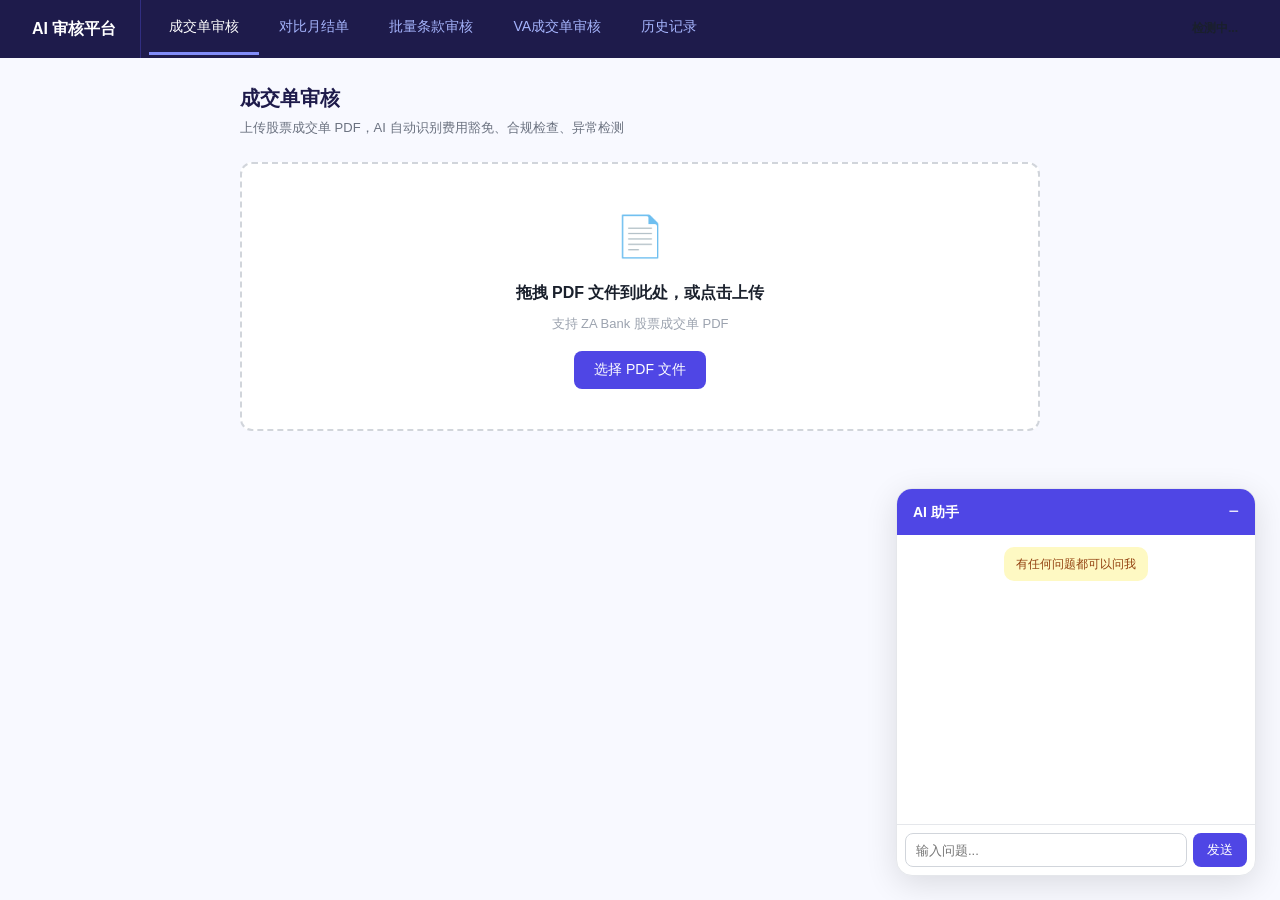
==== commit d2959826: "add batch clause audit with Excel export" ====
--- a/templates/index.html
+++ b/templates/index.html
@@ -93,6 +93,7 @@
         <div class="nav-brand">AI 审核平台</div>
         <button class="nav-btn active" onclick="showPage('audit')">成交单审核</button>
         <button class="nav-btn" onclick="showPage('compare')">对比月结单</button>
+        <button class="nav-btn" onclick="showPage('batch')">批量条款审核</button>
         <button class="nav-btn" onclick="showPage('va')">VA成交单审核</button>
         <button class="nav-btn" onclick="showPage('history')">历史记录</button>
         <div class="nav-status">
@@ -214,6 +215,59 @@
         </div>
     </div>
 
+    <!-- ===== Page: 批量条款审核 ===== -->
+    <div class="page" id="page-batch">
+        <div style="max-width:860px;margin:0 auto;">
+            <div class="page-title">批量条款审核</div>
+            <div class="page-subtitle">批量上传成交单 PDF（股票 HK/US · VA 虚拟资产），自动核查英文与中文重要提示条款是否与官方模板一致，结果导出 Excel</div>
+
+            <!-- 上传区 -->
+            <div id="batch-upload-zone" style="background:#fff;border:2px dashed #e2e8f0;border-radius:12px;padding:48px 24px;text-align:center;margin-bottom:16px;cursor:pointer;transition:border-color 0.2s;"
+                ondragover="batchDragOver(event)" ondragleave="batchDragLeave(event)" ondrop="batchDrop(event)"
+                onclick="document.getElementById('batch-file-input').click()">
+                <div style="font-size:40px;margin-bottom:12px;">📂</div>
+                <h2 style="font-size:16px;font-weight:700;margin-bottom:8px;">拖拽多个 PDF 到此处，或点击选择</h2>
+                <p style="font-size:13px;color:#64748b;margin-bottom:16px;">支持股票成交单（HK/US）、VA 虚拟资产成交单，繁体/简体自动识别</p>
+                <input type="file" id="batch-file-input" accept=".pdf" multiple hidden onchange="batchFilesSelected()">
+                <button class="btn btn-primary" style="pointer-events:none;">选择 PDF 文件（可多选）</button>
+            </div>
+
+            <!-- 文件列表 -->
+            <div id="batch-file-list" style="margin-bottom:12px;"></div>
+
+            <!-- 操作按钮 -->
+            <div style="display:flex;gap:12px;align-items:center;margin-bottom:20px;" id="batch-action-row" class="hidden">
+                <button class="btn btn-primary" id="batch-run-btn" onclick="runBatchAudit()" style="padding:12px 32px;font-size:15px;">开始批量审核</button>
+                <button class="btn btn-secondary" onclick="clearBatch()">清空</button>
+                <span id="batch-status" style="font-size:13px;color:#64748b;"></span>
+            </div>
+
+            <!-- 进度 -->
+            <div class="hidden" id="batch-progress" style="background:#fff;border-radius:12px;padding:20px;margin-bottom:16px;">
+                <div style="height:6px;background:#e2e8f0;border-radius:3px;overflow:hidden;margin-bottom:8px;">
+                    <div id="batch-progress-fill" style="height:100%;background:#3b82f6;border-radius:3px;transition:width 0.3s;width:0;"></div>
+                </div>
+                <div id="batch-progress-text" style="font-size:13px;color:#64748b;text-align:center;">正在处理...</div>
+            </div>
+
+            <!-- 结果汇总 -->
+            <div class="hidden" id="batch-results">
+                <div style="display:flex;justify-content:space-between;align-items:center;margin-bottom:16px;">
+                    <div style="font-size:18px;font-weight:700;">审核结果</div>
+                    <a href="/api/export/clause-audit" download>
+                        <button class="btn btn-primary" style="background:#16a34a;">⬇ 导出 Excel 报告</button>
+                    </a>
+                </div>
+
+                <!-- 统计卡片 -->
+                <div id="batch-stats" style="display:grid;grid-template-columns:repeat(4,1fr);gap:12px;margin-bottom:16px;"></div>
+
+                <!-- 结果列表 -->
+                <div id="batch-result-list"></div>
+            </div>
+        </div>
+    </div>
+
     <!-- ===== Page: VA成交单审核 ===== -->
     <div class="page" id="page-va">
         <div class="page-title">VA 成交单审核</div>
@@ -300,6 +354,138 @@
         if (e.target.files.length > 0) handleFiles(Array.from(e.target.files));
     });
 });
+
+// ===== Batch Audit =====
+    let batchFiles = [];
+
+    function batchDragOver(e) {
+        e.preventDefault();
+        document.getElementById('batch-upload-zone').style.borderColor = '#3b82f6';
+        document.getElementById('batch-upload-zone').style.background = '#eff6ff';
+    }
+
+    function batchDragLeave(e) {
+        document.getElementById('batch-upload-zone').style.borderColor = '#e2e8f0';
+        document.getElementById('batch-upload-zone').style.background = '#fff';
+    }
+
+    function batchDrop(e) {
+        e.preventDefault();
+        batchDragLeave(e);
+        const files = Array.from(e.dataTransfer.files).filter(f => f.name.toLowerCase().endsWith('.pdf'));
+        if (files.length) addBatchFiles(files);
+    }
+
+    function batchFilesSelected() {
+        const files = Array.from(document.getElementById('batch-file-input').files);
+        addBatchFiles(files);
+    }
+
+    function addBatchFiles(files) {
+        files.forEach(f => { if (!batchFiles.find(b => b.name === f.name)) batchFiles.push(f); });
+        renderBatchFileList();
+    }
+
+    function renderBatchFileList() {
+        const list = document.getElementById('batch-file-list');
+        if (!batchFiles.length) { list.innerHTML = ''; document.getElementById('batch-action-row').classList.add('hidden'); return; }
+        list.innerHTML = batchFiles.map((f, i) => `
+            <div style="display:flex;align-items:center;gap:10px;padding:8px 12px;background:#fff;border:1px solid #e2e8f0;border-radius:8px;margin-bottom:6px;">
+                <span style="font-size:18px;">📄</span>
+                <span style="flex:1;font-size:13px;color:#374151;">${escapeHtml(f.name)}</span>
+                <span style="font-size:12px;color:#9ca3af;">${(f.size/1024).toFixed(0)} KB</span>
+                <button onclick="removeBatchFile(${i})" style="background:none;border:none;color:#ef4444;cursor:pointer;font-size:16px;">×</button>
+            </div>`).join('');
+        document.getElementById('batch-action-row').classList.remove('hidden');
+        document.getElementById('batch-status').textContent = `已选择 ${batchFiles.length} 个文件`;
+    }
+
+    function removeBatchFile(i) { batchFiles.splice(i, 1); renderBatchFileList(); }
+
+    function clearBatch() {
+        batchFiles = [];
+        document.getElementById('batch-file-input').value = '';
+        document.getElementById('batch-file-list').innerHTML = '';
+        document.getElementById('batch-action-row').classList.add('hidden');
+        document.getElementById('batch-results').classList.add('hidden');
+    }
+
+    async function runBatchAudit() {
+        if (!batchFiles.length) return;
+        document.getElementById('batch-run-btn').disabled = true;
+        document.getElementById('batch-progress').classList.remove('hidden');
+        document.getElementById('batch-results').classList.add('hidden');
+        const fd = new FormData();
+        batchFiles.forEach(f => fd.append('files', f));
+        document.getElementById('batch-progress-fill').style.width = '30%';
+        document.getElementById('batch-progress-text').textContent = `正在审核 ${batchFiles.length} 个文件...`;
+        try {
+            const resp = await fetch('/api/batch-audit', { method: 'POST', body: fd });
+            const data = await resp.json();
+            document.getElementById('batch-progress-fill').style.width = '100%';
+            document.getElementById('batch-progress-text').textContent = '审核完成！';
+            setTimeout(() => document.getElementById('batch-progress').classList.add('hidden'), 800);
+            renderBatchResults(data);
+        } catch(e) {
+            document.getElementById('batch-progress-text').textContent = '审核失败，请重试';
+        }
+        document.getElementById('batch-run-btn').disabled = false;
+    }
+
+    function renderBatchResults(data) {
+        document.getElementById('batch-results').classList.remove('hidden');
+        const results = data.results || [];
+        const passed = results.filter(r => r.overall === 'pass').length;
+        const failed = results.filter(r => r.overall === 'fail').length;
+        document.getElementById('batch-stats').innerHTML = `
+            <div style="background:#fff;border-radius:12px;padding:20px;text-align:center;box-shadow:0 1px 3px rgba(0,0,0,0.08);">
+                <div style="font-size:28px;font-weight:800;color:#374151;">${results.length}</div>
+                <div style="font-size:13px;color:#64748b;">总审核文件</div>
+            </div>
+            <div style="background:#dcfce7;border-radius:12px;padding:20px;text-align:center;">
+                <div style="font-size:28px;font-weight:800;color:#16a34a;">${passed}</div>
+                <div style="font-size:13px;color:#16a34a;">条款全部通过</div>
+            </div>
+            <div style="background:#fee2e2;border-radius:12px;padding:20px;text-align:center;">
+                <div style="font-size:28px;font-weight:800;color:#dc2626;">${failed}</div>
+                <div style="font-size:13px;color:#dc2626;">发现条款问题</div>
+            </div>
+            <div style="background:#fef3c7;border-radius:12px;padding:20px;text-align:center;">
+                <div style="font-size:28px;font-weight:800;color:#d97706;">${data.errors?.length||0}</div>
+                <div style="font-size:13px;color:#d97706;">处理失败</div>
+            </div>`;
+        document.getElementById('batch-result-list').innerHTML = results.map(r => {
+            const pass = r.overall === 'pass';
+            const enFail = r.en_total - r.en_passed;
+            const zhFail = r.zh_total - r.zh_passed;
+            return `
+            <div style="background:#fff;border-radius:12px;padding:16px 20px;margin-bottom:10px;border-left:4px solid ${pass?'#16a34a':'#ef4444'};">
+                <div style="display:flex;justify-content:space-between;align-items:flex-start;margin-bottom:10px;">
+                    <div>
+                        <div style="font-size:14px;font-weight:600;margin-bottom:4px;">📄 ${escapeHtml(r.file_name)}</div>
+                        <div style="font-size:12px;color:#64748b;">${r.doc_type} · ${r.language} · ${r.transaction_type} · ${r.customer_name||'-'} · 账户 ${r.account_number||'-'} · ${r.contract_date||'-'}</div>
+                    </div>
+                    <span style="background:${pass?'#dcfce7':'#fee2e2'};color:${pass?'#16a34a':'#dc2626'};padding:4px 14px;border-radius:20px;font-size:12px;font-weight:700;white-space:nowrap;">
+                        ${pass ? '✅ 全部通过' : '❌ 发现问题'}
+                    </span>
+                </div>
+                <div style="display:grid;grid-template-columns:1fr 1fr;gap:10px;font-size:13px;">
+                    <div style="background:${enFail>0?'#fee2e2':'#f0fdf4'};padding:10px;border-radius:8px;">
+                        <div style="font-weight:600;margin-bottom:4px;">英文条款</div>
+                        <div>通过 ${r.en_passed}/${r.en_total}${enFail>0?' · <span style="color:#dc2626;">失败 '+enFail+'</span>':''}</div>
+                    </div>
+                    <div style="background:${zhFail>0?'#fee2e2':'#f0fdf4'};padding:10px;border-radius:8px;">
+                        <div style="font-weight:600;margin-bottom:4px;">中文条款</div>
+                        <div>通过 ${r.zh_passed}/${r.zh_total}${zhFail>0?' · <span style="color:#dc2626;">失败 '+zhFail+'</span>':''}</div>
+                    </div>
+                </div>
+                ${r.issues?.length?`<div style="margin-top:10px;font-size:12px;color:#dc2626;background:#fef2f2;padding:8px 12px;border-radius:6px;">⚠️ 问题条款：${escapeHtml(r.issues.join(' | '))}</div>`:''}
+            </div>`;
+        }).join('') + (data.errors?.length ? data.errors.map(e =>
+            `<div style="background:#fff;border-radius:12px;padding:14px 20px;margin-bottom:10px;border-left:4px solid #f59e0b;">
+                <div style="font-size:13px;font-weight:600;color:#92400e;">⚠️ ${escapeHtml(e.file||'')} — ${escapeHtml(e.error||'')}</div>
+            </div>`).join('') : '');
+    }
 
 // ===== Nav =====
 function showPage(name) {
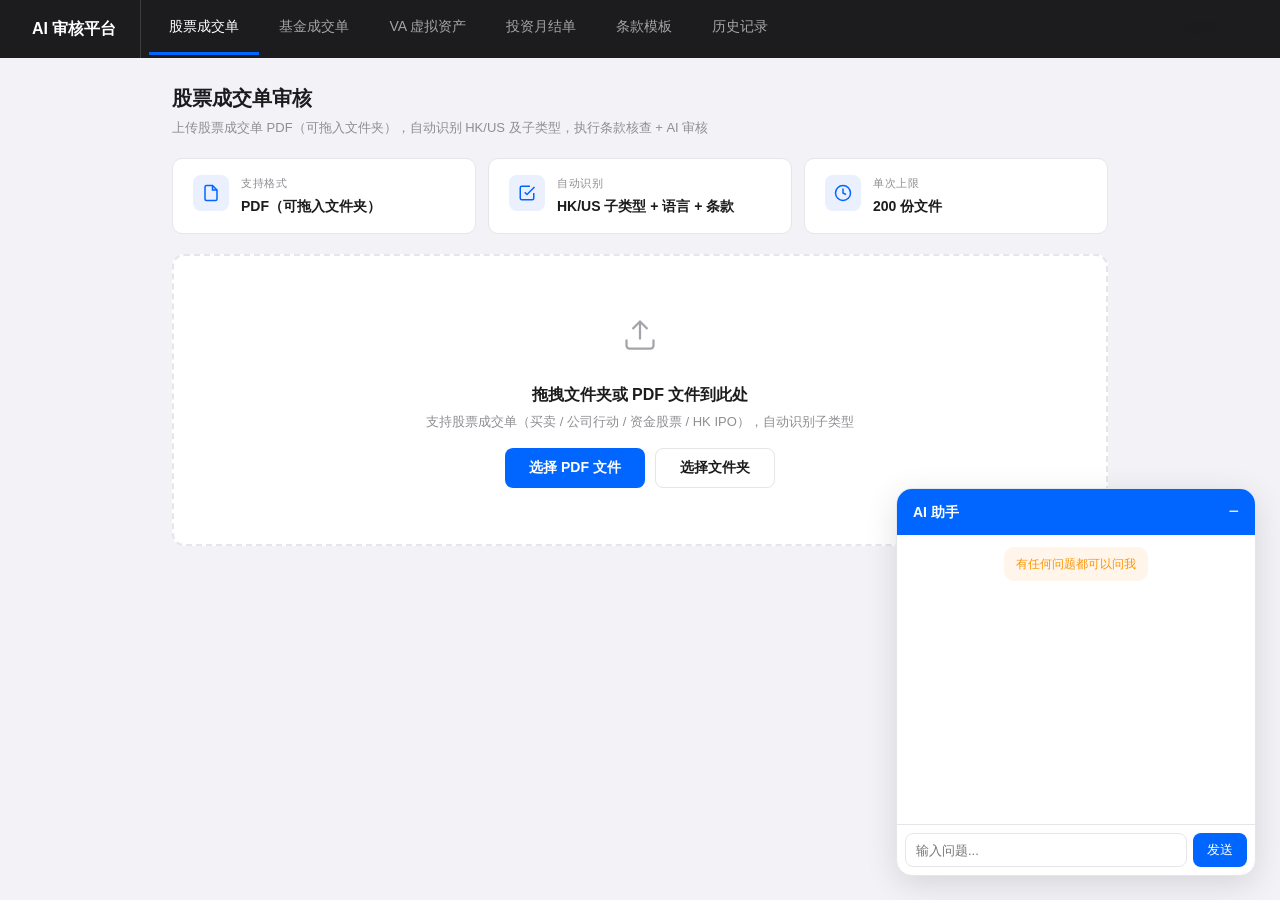
==== commit 9c6bc394: "feat: restructure audit display into personal-info/notice/date modules, add Stock subtypes, batch HT" ====
--- a/templates/index.html
+++ b/templates/index.html
@@ -5,322 +5,412 @@
     <meta name="viewport" content="width=device-width, initial-scale=1.0">
     <title>AI 成交单审核平台</title>
     <link rel="stylesheet" href="/static/style.css">
-    <style>
-        /* ===== Nav ===== */
-        .nav { background: #1e1b4b; padding: 0 32px; display: flex; align-items: center; gap: 0; }
-        .nav-brand { color: #fff; font-weight: 700; font-size: 16px; padding: 16px 24px 16px 0; border-right: 1px solid #312e81; margin-right: 8px; }
-        .nav-btn { color: #a5b4fc; padding: 16px 20px; cursor: pointer; font-size: 14px; border: none; background: none; transition: all 0.15s; border-bottom: 3px solid transparent; }
-        .nav-btn:hover { color: #fff; }
-        .nav-btn.active { color: #fff; border-bottom-color: #818cf8; }
-        .nav-status { margin-left: auto; font-size: 12px; }
-
-        /* ===== Pages ===== */
-        .page { display: none; padding: 24px 32px; max-width: 1000px; margin: 0 auto; }
-        .page.active { display: block; }
-
-        /* ===== Compare Page ===== */
-        .compare-upload-grid { display: grid; grid-template-columns: 1fr 1fr; gap: 16px; margin-bottom: 20px; }
-        .compare-upload-box { border: 2px dashed #d1d5db; border-radius: 12px; padding: 24px; text-align: center; background: #fafafa; }
-        .compare-upload-box h3 { font-size: 14px; color: #4f46e5; margin-bottom: 8px; }
-        .compare-upload-box p { font-size: 12px; color: #9ca3af; margin-bottom: 12px; }
-        .compare-upload-box.has-file { border-color: #4f46e5; background: #f0f4ff; }
-        .file-label { font-size: 12px; color: #6b7280; margin-top: 8px; }
-
-        /* ===== Compare Results ===== */
-        .compare-result-header { display: flex; gap: 12px; margin-bottom: 20px; }
-        .result-badge { padding: 8px 20px; border-radius: 8px; font-weight: 700; font-size: 14px; }
-        .result-badge.pass { background: #dcfce7; color: #16a34a; }
-        .result-badge.fail { background: #fee2e2; color: #dc2626; }
-        .compare-grid { display: grid; grid-template-columns: 1fr 1fr; gap: 20px; margin-bottom: 20px; }
-        .compare-card { background: #fff; border: 1px solid #e5e7eb; border-radius: 12px; padding: 16px; }
-        .compare-card h4 { font-size: 13px; color: #6b7280; margin-bottom: 12px; font-weight: 600; text-transform: uppercase; letter-spacing: 0.5px; }
-        .compare-card .kv { display: flex; justify-content: space-between; font-size: 13px; padding: 4px 0; border-bottom: 1px solid #f3f4f6; }
-        .compare-card .kv:last-child { border: none; }
-        .compare-card .kv .key { color: #6b7280; }
-        .compare-card .kv .val { font-weight: 500; color: #111; }
-
-        .match-table { width: 100%; border-collapse: collapse; font-size: 13px; }
-        .match-table th { background: #f3f4f6; padding: 8px 12px; text-align: left; font-weight: 600; color: #374151; }
-        .match-table td { padding: 8px 12px; border-bottom: 1px solid #f3f4f6; }
-        .match-table tr.match-ok td { background: #f0fdf4; }
-        .match-table tr.match-fail td { background: #fff1f2; }
-        .match-icon { font-size: 16px; }
-
-        /* ===== History Page ===== */
-        .history-item { display: flex; justify-content: space-between; align-items: center; padding: 12px 16px; border: 1px solid #e5e7eb; border-radius: 10px; margin-bottom: 8px; background: #fff; cursor: pointer; }
-        .history-item:hover { background: #f9fafb; }
-        .hi-name { font-weight: 500; font-size: 14px; }
-        .hi-time { font-size: 12px; color: #9ca3af; margin-top: 2px; }
-        .hi-badges { display: flex; gap: 6px; }
-        .badge-critical { background: #fee2e2; color: #dc2626; padding: 2px 8px; border-radius: 12px; font-size: 11px; }
-        .badge-warning { background: #fef3c7; color: #d97706; padding: 2px 8px; border-radius: 12px; font-size: 11px; }
-        .badge-ok { background: #dcfce7; color: #16a34a; padding: 2px 8px; border-radius: 12px; font-size: 11px; }
-
-        /* ===== Chat Box ===== */
-        .chat-box { position: fixed; bottom: 24px; right: 24px; width: 360px; background: #fff; border: 1px solid #e5e7eb; border-radius: 16px; box-shadow: 0 8px 32px rgba(0,0,0,0.12); z-index: 1000; display: flex; flex-direction: column; overflow: hidden; }
-        .chat-header { background: #4f46e5; color: #fff; padding: 12px 16px; display: flex; justify-content: space-between; align-items: center; cursor: pointer; }
-        .chat-header h4 { margin: 0; font-size: 14px; }
-        .chat-toggle-btn { background: none; border: none; color: #fff; font-size: 18px; cursor: pointer; }
-        .chat-body { display: flex; flex-direction: column; height: 340px; }
-        .chat-messages { flex: 1; overflow-y: auto; padding: 12px; display: flex; flex-direction: column; gap: 8px; }
-        .chat-msg { padding: 8px 12px; border-radius: 10px; font-size: 13px; max-width: 85%; line-height: 1.5; }
-        .chat-msg.user { background: #4f46e5; color: #fff; align-self: flex-end; }
-        .chat-msg.ai { background: #f3f4f6; color: #111; align-self: flex-start; }
-        .chat-msg.hint { background: #fef9c3; color: #92400e; align-self: center; font-size: 12px; text-align: center; }
-        .chat-input-row { display: flex; border-top: 1px solid #e5e7eb; padding: 8px; gap: 6px; }
-        .chat-input-row input { flex: 1; border: 1px solid #d1d5db; border-radius: 8px; padding: 8px 10px; font-size: 13px; outline: none; }
-        .chat-input-row input:focus { border-color: #4f46e5; }
-        .chat-send-btn { background: #4f46e5; color: #fff; border: none; border-radius: 8px; padding: 8px 14px; cursor: pointer; font-size: 13px; }
-        .chat-send-btn:disabled { background: #a5b4fc; }
-        .chat-collapsed .chat-body { display: none; }
-
-        /* ===== Misc ===== */
-        .page-title { font-size: 20px; font-weight: 700; color: #1e1b4b; margin-bottom: 4px; }
-        .page-subtitle { font-size: 13px; color: #6b7280; margin-bottom: 24px; }
-        .btn { padding: 10px 20px; border-radius: 8px; border: none; cursor: pointer; font-size: 14px; font-weight: 500; }
-        .btn-primary { background: #4f46e5; color: #fff; }
-        .btn-primary:hover { background: #4338ca; }
-        .btn-secondary { background: #f3f4f6; color: #374151; }
-        .hidden { display: none !important; }
-        .card { background: #fff; border: 1px solid #e5e7eb; border-radius: 12px; padding: 20px; margin-bottom: 16px; }
-        .section-title { font-size: 15px; font-weight: 600; color: #1e1b4b; margin-bottom: 12px; }
-    </style>
 </head>
-<body style="margin:0;background:#f8f9ff;font-family:-apple-system,BlinkMacSystemFont,'Segoe UI',sans-serif;">
+<body>
 
     <!-- ===== Nav ===== -->
     <nav class="nav">
         <div class="nav-brand">AI 审核平台</div>
-        <button class="nav-btn active" onclick="showPage('audit')">成交单审核</button>
-        <button class="nav-btn" onclick="showPage('compare')">对比月结单</button>
-        <button class="nav-btn" onclick="showPage('batch')">批量条款审核</button>
-        <button class="nav-btn" onclick="showPage('va')">VA成交单审核</button>
+        <button class="nav-btn active" onclick="showPage('stock')">股票成交单</button>
+        <button class="nav-btn" onclick="showPage('fund')">基金成交单</button>
+        <button class="nav-btn" onclick="showPage('va')">VA 虚拟资产</button>
+        <button class="nav-btn" onclick="showPage('statement')">投资月结单</button>
+        <button class="nav-btn" onclick="showPage('clauses')">条款模板</button>
         <button class="nav-btn" onclick="showPage('history')">历史记录</button>
         <div class="nav-status">
-            <span class="header-badge" id="ai-status" style="font-size:12px;padding:4px 10px;">检测中...</span>
+            <span class="header-badge" id="ai-status">检测中...</span>
         </div>
     </nav>
 
-    <!-- ===== Page: 成交单审核 ===== -->
-    <div class="page active" id="page-audit">
-        <div style="max-width:800px;margin:0 auto;">
-            <div class="page-title">成交单审核</div>
-            <div class="page-subtitle">上传股票成交单 PDF，AI 自动识别费用豁免、合规检查、异常检测</div>
-
-            <div class="upload-zone" id="upload-zone" style="border:2px dashed #d1d5db;border-radius:12px;padding:40px;text-align:center;background:#fff;margin-bottom:16px;">
-                <div style="font-size:40px;margin-bottom:12px;">📄</div>
-                <h2 style="font-size:16px;margin-bottom:8px;">拖拽 PDF 文件到此处，或点击上传</h2>
-                <p style="color:#9ca3af;font-size:13px;margin-bottom:16px;">支持 ZA Bank 股票成交单 PDF</p>
-                <input type="file" id="file-input" accept=".pdf" hidden>
-                <button class="btn btn-primary" onclick="document.getElementById('file-input').click()">选择 PDF 文件</button>
-            </div>
-
-            <div id="file-list" style="margin-bottom:12px;"></div>
-            <div class="hidden" id="progress-container" style="margin-bottom:16px;">
-                <div style="background:#e5e7eb;border-radius:8px;height:8px;overflow:hidden;">
-                    <div id="progress-fill" style="background:#4f46e5;height:100%;width:0;transition:width 0.3s;"></div>
-                </div>
-                <p id="progress-text" style="font-size:13px;color:#6b7280;margin-top:6px;">正在处理...</p>
-            </div>
-
-            <div class="hidden" id="results-section">
-                <div style="display:flex;justify-content:space-between;align-items:center;margin-bottom:16px;">
-                    <div class="section-title">审核报告</div>
-                    <button class="btn btn-secondary" onclick="resetAudit()">审核新文件</button>
-                </div>
-                <div id="summary-cards" style="display:grid;grid-template-columns:repeat(4,1fr);gap:12px;margin-bottom:16px;"></div>
-                <div class="card hidden" id="ai-summary-card">
-                    <div class="section-title">AI 审核摘要</div>
-                    <p id="ai-summary-text" style="font-size:14px;line-height:1.7;color:#374151;"></p>
-                </div>
-                <div class="card hidden" id="fee-waiver-card">
-                    <div class="section-title">费用豁免详情</div>
-                    <div id="fee-waiver-content"></div>
-                </div>
-                <div class="card">
-                    <div class="section-title">审核发现 (<span id="findings-count">0</span>)</div>
-                    <div id="findings-list"></div>
-                </div>
-                <div class="card">
-                    <div class="section-title">提取的成交单数据</div>
-                    <div id="data-table"></div>
-                </div>
+    <!-- ===== Page: 股票成交单 ===== -->
+    <div class="page active" id="page-stock">
+        <div class="batch-container">
+            <div class="page-title">股票成交单审核</div>
+            <div class="page-subtitle mb-20">上传股票成交单 PDF（可拖入文件夹），自动识别 HK/US 及子类型，执行条款核查 + AI 审核</div>
+
+            <div class="batch-info-grid">
+                <div class="batch-info-card">
+                    <div class="batch-info-icon format">
+                        <svg width="18" height="18" viewBox="0 0 24 24" fill="none" stroke="currentColor" stroke-width="2"><path d="M14 2H6a2 2 0 0 0-2 2v16a2 2 0 0 0 2 2h12a2 2 0 0 0 2-2V8z"/><polyline points="14 2 14 8 20 8"/></svg>
+                    </div>
+                    <div class="batch-info-text">
+                        <div class="batch-info-label">支持格式</div>
+                        <div class="batch-info-value">PDF（可拖入文件夹）</div>
+                    </div>
+                </div>
+                <div class="batch-info-card">
+                    <div class="batch-info-icon scope">
+                        <svg width="18" height="18" viewBox="0 0 24 24" fill="none" stroke="currentColor" stroke-width="2"><path d="M9 11l3 3L22 4"/><path d="M21 12v7a2 2 0 0 1-2 2H5a2 2 0 0 1-2-2V5a2 2 0 0 1 2-2h11"/></svg>
+                    </div>
+                    <div class="batch-info-text">
+                        <div class="batch-info-label">自动识别</div>
+                        <div class="batch-info-value">HK/US 子类型 + 语言 + 条款</div>
+                    </div>
+                </div>
+                <div class="batch-info-card">
+                    <div class="batch-info-icon limit">
+                        <svg width="18" height="18" viewBox="0 0 24 24" fill="none" stroke="currentColor" stroke-width="2"><circle cx="12" cy="12" r="10"/><polyline points="12 6 12 12 16 14"/></svg>
+                    </div>
+                    <div class="batch-info-text">
+                        <div class="batch-info-label">单次上限</div>
+                        <div class="batch-info-value">200 份文件</div>
+                    </div>
+                </div>
+            </div>
+
+            <div class="hidden batch-error-toast" id="stock-error-toast">
+                <span class="error-icon">!</span>
+                <span id="stock-error-msg"></span>
+            </div>
+
+            <div class="batch-upload-zone" id="stock-upload-zone"
+                 ondragover="pDragOver(event,'stock')" ondragleave="pDragLeave(event,'stock')" ondrop="pDrop(event,'stock')">
+                <div class="batch-upload-icon">
+                    <svg width="36" height="36" viewBox="0 0 24 24" fill="none" stroke="#8E8E93" stroke-width="1.5"><path d="M21 15v4a2 2 0 0 1-2 2H5a2 2 0 0 1-2-2v-4"/><polyline points="17 8 12 3 7 8"/><line x1="12" y1="3" x2="12" y2="15"/></svg>
+                </div>
+                <div class="batch-upload-title">拖拽文件夹或 PDF 文件到此处</div>
+                <div class="batch-upload-hint">支持股票成交单（买卖 / 公司行动 / 资金股票 / HK IPO），自动识别子类型</div>
+                <div class="batch-upload-btn-group">
+                    <button class="btn btn-primary" onclick="event.stopPropagation(); document.getElementById('stock-file-input').click()">选择 PDF 文件</button>
+                    <button class="btn btn-secondary" onclick="event.stopPropagation(); document.getElementById('stock-folder-input').click()">选择文件夹</button>
+                </div>
+                <input type="file" id="stock-file-input" accept=".pdf" multiple hidden onchange="pFilesSelected('stock')">
+                <input type="file" id="stock-folder-input" webkitdirectory multiple hidden onchange="pFolderSelected('stock')">
+            </div>
+
+            <div class="hidden batch-action-bar" id="stock-action-bar">
+                <div class="action-left">
+                    <span class="file-count">已选 <span class="count-num" id="stock-file-count">0</span> / 200 份</span>
+                    <span class="file-size-total" id="stock-file-size"></span>
+                </div>
+                <div class="action-right">
+                    <button class="btn-clear" onclick="pClear('stock')">清空</button>
+                    <button class="btn-run" id="stock-run-btn" onclick="pRunAudit('stock')">开始审核</button>
+                </div>
+            </div>
+
+            <div class="batch-file-list-container" id="stock-file-list"></div>
+
+            <div class="hidden batch-progress" id="stock-progress">
+                <div class="batch-progress-bar">
+                    <div class="batch-progress-fill" id="stock-progress-fill"></div>
+                </div>
+                <div class="batch-progress-info">
+                    <span id="stock-progress-count">0 / 0</span>
+                    <span class="current-file" id="stock-progress-file"></span>
+                </div>
+            </div>
+
+            <div class="hidden batch-results" id="stock-results">
+                <div class="batch-results-header">
+                    <div class="batch-results-title">审核结果</div>
+                    <a href="/api/export/clause-audit" download>
+                        <button class="btn btn-primary">导出 Excel 报告</button>
+                    </a>
+                </div>
+                <div class="batch-stats-grid" id="stock-stats"></div>
+                <div id="stock-result-list"></div>
             </div>
         </div>
     </div>
 
-    <!-- ===== Page: 对比月结单 ===== -->
-    <div class="page" id="page-compare">
-        <div class="page-title">成交单 vs 月结单对比</div>
-        <div class="page-subtitle">上传成交单和对应月结单，自动比对是否体现同一笔交易</div>
-
-        <div class="compare-upload-grid">
-            <div class="compare-upload-box" id="contract-box">
-                <h3>成交单 Contract Note</h3>
-                <p>Stock Contract Note PDF</p>
-                <input type="file" id="contract-input" accept=".pdf" hidden onchange="onContractSelected()">
-                <button class="btn btn-primary" style="font-size:13px;padding:8px 16px;" onclick="document.getElementById('contract-input').click()">选择成交单</button>
-                <div class="file-label" id="contract-label"></div>
-            </div>
-            <div class="compare-upload-box" id="statement-box">
-                <h3>月结单 Monthly Statement</h3>
-                <p>Investment Account Monthly Statement PDF</p>
-                <input type="file" id="statement-input" accept=".pdf" hidden onchange="onStatementSelected()">
-                <button class="btn btn-secondary" style="font-size:13px;padding:8px 16px;" onclick="document.getElementById('statement-input').click()">选择月结单</button>
-                <div class="file-label" id="statement-label"></div>
-            </div>
-        </div>
-
-        <div style="text-align:center;margin-bottom:24px;">
-            <button class="btn btn-primary" id="compare-btn" onclick="runCompare()" disabled style="padding:12px 32px;font-size:15px;">开始对比</button>
-        </div>
-
-        <div class="hidden" id="compare-loading" style="text-align:center;padding:40px;color:#6b7280;">
-            正在解析文件并对比中，请稍候...
-        </div>
-
-        <div class="hidden" id="compare-results">
-            <div class="compare-result-header">
-                <div class="result-badge" id="overall-badge"></div>
-                <div style="font-size:13px;color:#6b7280;align-self:center;" id="overall-note"></div>
-            </div>
-
-            <div class="compare-grid">
-                <div class="compare-card">
-                    <h4>成交单</h4>
-                    <div id="contract-summary"></div>
-                </div>
-                <div class="compare-card">
-                    <h4>月结单（匹配交易）</h4>
-                    <div id="statement-summary"></div>
-                </div>
-            </div>
-
-            <div class="card">
-                <div class="section-title">字段对比结果</div>
-                <table class="match-table">
-                    <thead><tr><th>字段</th><th>成交单</th><th>月结单</th><th>结果</th></tr></thead>
-                    <tbody id="match-table-body"></tbody>
-                </table>
-            </div>
-
-            <div class="hidden card" id="unmatched-card" style="background:#fff7ed;border-color:#fed7aa;">
-                <div class="section-title" style="color:#c2410c;">未找到对应交易</div>
-                <div id="unmatched-content" style="font-size:13px;color:#9a3412;"></div>
-            </div>
-
-            <div style="text-align:center;margin-top:16px;">
-                <button class="btn btn-secondary" onclick="resetCompare()">重新对比</button>
+    <!-- ===== Page: 基金成交单 ===== -->
+    <div class="page" id="page-fund">
+        <div class="batch-container">
+            <div class="page-title">基金成交单审核</div>
+            <div class="page-subtitle mb-20">上传基金成交单 PDF（可拖入文件夹），执行条款核查 + AI 审核</div>
+
+            <div class="batch-info-grid">
+                <div class="batch-info-card">
+                    <div class="batch-info-icon format">
+                        <svg width="18" height="18" viewBox="0 0 24 24" fill="none" stroke="currentColor" stroke-width="2"><path d="M14 2H6a2 2 0 0 0-2 2v16a2 2 0 0 0 2 2h12a2 2 0 0 0 2-2V8z"/><polyline points="14 2 14 8 20 8"/></svg>
+                    </div>
+                    <div class="batch-info-text">
+                        <div class="batch-info-label">支持格式</div>
+                        <div class="batch-info-value">PDF（可拖入文件夹）</div>
+                    </div>
+                </div>
+                <div class="batch-info-card">
+                    <div class="batch-info-icon scope">
+                        <svg width="18" height="18" viewBox="0 0 24 24" fill="none" stroke="currentColor" stroke-width="2"><path d="M9 11l3 3L22 4"/><path d="M21 12v7a2 2 0 0 1-2 2H5a2 2 0 0 1-2-2V5a2 2 0 0 1 2-2h11"/></svg>
+                    </div>
+                    <div class="batch-info-text">
+                        <div class="batch-info-label">审核类型</div>
+                        <div class="batch-info-value">条款核查 + AI 审核</div>
+                    </div>
+                </div>
+                <div class="batch-info-card">
+                    <div class="batch-info-icon limit">
+                        <svg width="18" height="18" viewBox="0 0 24 24" fill="none" stroke="currentColor" stroke-width="2"><circle cx="12" cy="12" r="10"/><polyline points="12 6 12 12 16 14"/></svg>
+                    </div>
+                    <div class="batch-info-text">
+                        <div class="batch-info-label">单次上限</div>
+                        <div class="batch-info-value">200 份文件</div>
+                    </div>
+                </div>
+            </div>
+
+            <div class="hidden batch-error-toast" id="fund-error-toast">
+                <span class="error-icon">!</span>
+                <span id="fund-error-msg"></span>
+            </div>
+
+            <div class="batch-upload-zone" id="fund-upload-zone"
+                 ondragover="pDragOver(event,'fund')" ondragleave="pDragLeave(event,'fund')" ondrop="pDrop(event,'fund')">
+                <div class="batch-upload-icon">
+                    <svg width="36" height="36" viewBox="0 0 24 24" fill="none" stroke="#8E8E93" stroke-width="1.5"><path d="M21 15v4a2 2 0 0 1-2 2H5a2 2 0 0 1-2-2v-4"/><polyline points="17 8 12 3 7 8"/><line x1="12" y1="3" x2="12" y2="15"/></svg>
+                </div>
+                <div class="batch-upload-title">拖拽文件夹或 PDF 文件到此处</div>
+                <div class="batch-upload-hint">支持基金成交单，自动识别语言并核查条款</div>
+                <div class="batch-upload-btn-group">
+                    <button class="btn btn-primary" onclick="event.stopPropagation(); document.getElementById('fund-file-input').click()">选择 PDF 文件</button>
+                    <button class="btn btn-secondary" onclick="event.stopPropagation(); document.getElementById('fund-folder-input').click()">选择文件夹</button>
+                </div>
+                <input type="file" id="fund-file-input" accept=".pdf" multiple hidden onchange="pFilesSelected('fund')">
+                <input type="file" id="fund-folder-input" webkitdirectory multiple hidden onchange="pFolderSelected('fund')">
+            </div>
+
+            <div class="hidden batch-action-bar" id="fund-action-bar">
+                <div class="action-left">
+                    <span class="file-count">已选 <span class="count-num" id="fund-file-count">0</span> / 200 份</span>
+                    <span class="file-size-total" id="fund-file-size"></span>
+                </div>
+                <div class="action-right">
+                    <button class="btn-clear" onclick="pClear('fund')">清空</button>
+                    <button class="btn-run" id="fund-run-btn" onclick="pRunAudit('fund')">开始审核</button>
+                </div>
+            </div>
+
+            <div class="batch-file-list-container" id="fund-file-list"></div>
+
+            <div class="hidden batch-progress" id="fund-progress">
+                <div class="batch-progress-bar">
+                    <div class="batch-progress-fill" id="fund-progress-fill"></div>
+                </div>
+                <div class="batch-progress-info">
+                    <span id="fund-progress-count">0 / 0</span>
+                    <span class="current-file" id="fund-progress-file"></span>
+                </div>
+            </div>
+
+            <div class="hidden batch-results" id="fund-results">
+                <div class="batch-results-header">
+                    <div class="batch-results-title">审核结果</div>
+                    <a href="/api/export/clause-audit" download>
+                        <button class="btn btn-primary">导出 Excel 报告</button>
+                    </a>
+                </div>
+                <div class="batch-stats-grid" id="fund-stats"></div>
+                <div id="fund-result-list"></div>
             </div>
         </div>
     </div>
 
-    <!-- ===== Page: 批量条款审核 ===== -->
-    <div class="page" id="page-batch">
-        <div style="max-width:860px;margin:0 auto;">
-            <div class="page-title">批量条款审核</div>
-            <div class="page-subtitle">批量上传成交单 PDF（股票 HK/US · VA 虚拟资产），自动核查英文与中文重要提示条款是否与官方模板一致，结果导出 Excel</div>
-
-            <!-- 上传区 -->
-            <div id="batch-upload-zone" style="background:#fff;border:2px dashed #e2e8f0;border-radius:12px;padding:48px 24px;text-align:center;margin-bottom:16px;cursor:pointer;transition:border-color 0.2s;"
-                ondragover="batchDragOver(event)" ondragleave="batchDragLeave(event)" ondrop="batchDrop(event)"
-                onclick="document.getElementById('batch-file-input').click()">
-                <div style="font-size:40px;margin-bottom:12px;">📂</div>
-                <h2 style="font-size:16px;font-weight:700;margin-bottom:8px;">拖拽多个 PDF 到此处，或点击选择</h2>
-                <p style="font-size:13px;color:#64748b;margin-bottom:16px;">支持股票成交单（HK/US）、VA 虚拟资产成交单，繁体/简体自动识别</p>
-                <input type="file" id="batch-file-input" accept=".pdf" multiple hidden onchange="batchFilesSelected()">
-                <button class="btn btn-primary" style="pointer-events:none;">选择 PDF 文件（可多选）</button>
-            </div>
-
-            <!-- 文件列表 -->
-            <div id="batch-file-list" style="margin-bottom:12px;"></div>
-
-            <!-- 操作按钮 -->
-            <div style="display:flex;gap:12px;align-items:center;margin-bottom:20px;" id="batch-action-row" class="hidden">
-                <button class="btn btn-primary" id="batch-run-btn" onclick="runBatchAudit()" style="padding:12px 32px;font-size:15px;">开始批量审核</button>
-                <button class="btn btn-secondary" onclick="clearBatch()">清空</button>
-                <span id="batch-status" style="font-size:13px;color:#64748b;"></span>
-            </div>
-
-            <!-- 进度 -->
-            <div class="hidden" id="batch-progress" style="background:#fff;border-radius:12px;padding:20px;margin-bottom:16px;">
-                <div style="height:6px;background:#e2e8f0;border-radius:3px;overflow:hidden;margin-bottom:8px;">
-                    <div id="batch-progress-fill" style="height:100%;background:#3b82f6;border-radius:3px;transition:width 0.3s;width:0;"></div>
-                </div>
-                <div id="batch-progress-text" style="font-size:13px;color:#64748b;text-align:center;">正在处理...</div>
-            </div>
-
-            <!-- 结果汇总 -->
-            <div class="hidden" id="batch-results">
-                <div style="display:flex;justify-content:space-between;align-items:center;margin-bottom:16px;">
-                    <div style="font-size:18px;font-weight:700;">审核结果</div>
+    <!-- ===== Page: VA 虚拟资产 ===== -->
+    <div class="page" id="page-va">
+        <div class="batch-container">
+            <div class="page-title">VA 虚拟资产成交单审核</div>
+            <div class="page-subtitle mb-20">上传虚拟资产成交单 PDF（可拖入文件夹），自动识别 Buy/Sale 和语言，执行条款核查 + VA 专项检查</div>
+
+            <div class="batch-info-grid">
+                <div class="batch-info-card">
+                    <div class="batch-info-icon format">
+                        <svg width="18" height="18" viewBox="0 0 24 24" fill="none" stroke="currentColor" stroke-width="2"><path d="M14 2H6a2 2 0 0 0-2 2v16a2 2 0 0 0 2 2h12a2 2 0 0 0 2-2V8z"/><polyline points="14 2 14 8 20 8"/></svg>
+                    </div>
+                    <div class="batch-info-text">
+                        <div class="batch-info-label">支持格式</div>
+                        <div class="batch-info-value">PDF（可拖入文件夹）</div>
+                    </div>
+                </div>
+                <div class="batch-info-card">
+                    <div class="batch-info-icon scope">
+                        <svg width="18" height="18" viewBox="0 0 24 24" fill="none" stroke="currentColor" stroke-width="2"><path d="M9 11l3 3L22 4"/><path d="M21 12v7a2 2 0 0 1-2 2H5a2 2 0 0 1-2-2V5a2 2 0 0 1 2-2h11"/></svg>
+                    </div>
+                    <div class="batch-info-text">
+                        <div class="batch-info-label">自动识别</div>
+                        <div class="batch-info-value">Buy/Sale + 语言 + 条款</div>
+                    </div>
+                </div>
+                <div class="batch-info-card">
+                    <div class="batch-info-icon limit">
+                        <svg width="18" height="18" viewBox="0 0 24 24" fill="none" stroke="currentColor" stroke-width="2"><circle cx="12" cy="12" r="10"/><polyline points="12 6 12 12 16 14"/></svg>
+                    </div>
+                    <div class="batch-info-text">
+                        <div class="batch-info-label">单次上限</div>
+                        <div class="batch-info-value">200 份文件</div>
+                    </div>
+                </div>
+            </div>
+
+            <div class="hidden batch-error-toast" id="va-error-toast">
+                <span class="error-icon">!</span>
+                <span id="va-error-msg"></span>
+            </div>
+
+            <div class="batch-upload-zone" id="va-upload-zone"
+                 ondragover="pDragOver(event,'va')" ondragleave="pDragLeave(event,'va')" ondrop="pDrop(event,'va')">
+                <div class="batch-upload-icon">
+                    <svg width="36" height="36" viewBox="0 0 24 24" fill="none" stroke="#8E8E93" stroke-width="1.5"><path d="M21 15v4a2 2 0 0 1-2 2H5a2 2 0 0 1-2-2v-4"/><polyline points="17 8 12 3 7 8"/><line x1="12" y1="3" x2="12" y2="15"/></svg>
+                </div>
+                <div class="batch-upload-title">拖拽文件夹或 PDF 文件到此处</div>
+                <div class="batch-upload-hint">支持 VA 虚拟资产成交单（Buy/Sale），自动识别类型</div>
+                <div class="batch-upload-btn-group">
+                    <button class="btn btn-primary" onclick="event.stopPropagation(); document.getElementById('va-file-input').click()">选择 PDF 文件</button>
+                    <button class="btn btn-secondary" onclick="event.stopPropagation(); document.getElementById('va-folder-input').click()">选择文件夹</button>
+                </div>
+                <input type="file" id="va-file-input" accept=".pdf" multiple hidden onchange="pFilesSelected('va')">
+                <input type="file" id="va-folder-input" webkitdirectory multiple hidden onchange="pFolderSelected('va')">
+            </div>
+
+            <div class="hidden batch-action-bar" id="va-action-bar">
+                <div class="action-left">
+                    <span class="file-count">已选 <span class="count-num" id="va-file-count">0</span> / 200 份</span>
+                    <span class="file-size-total" id="va-file-size"></span>
+                </div>
+                <div class="action-right">
+                    <button class="btn-clear" onclick="pClear('va')">清空</button>
+                    <button class="btn-run" id="va-run-btn" onclick="pRunAudit('va')">开始审核</button>
+                </div>
+            </div>
+
+            <div class="batch-file-list-container" id="va-file-list"></div>
+
+            <div class="hidden batch-progress" id="va-progress">
+                <div class="batch-progress-bar">
+                    <div class="batch-progress-fill" id="va-progress-fill"></div>
+                </div>
+                <div class="batch-progress-info">
+                    <span id="va-progress-count">0 / 0</span>
+                    <span class="current-file" id="va-progress-file"></span>
+                </div>
+            </div>
+
+            <div class="hidden batch-results" id="va-results">
+                <div class="batch-results-header">
+                    <div class="batch-results-title">审核结果</div>
                     <a href="/api/export/clause-audit" download>
-                        <button class="btn btn-primary" style="background:#16a34a;">⬇ 导出 Excel 报告</button>
+                        <button class="btn btn-primary">导出 Excel 报告</button>
                     </a>
                 </div>
-
-                <!-- 统计卡片 -->
-                <div id="batch-stats" style="display:grid;grid-template-columns:repeat(4,1fr);gap:12px;margin-bottom:16px;"></div>
-
-                <!-- 结果列表 -->
-                <div id="batch-result-list"></div>
+                <div class="batch-stats-grid" id="va-stats"></div>
+                <div id="va-result-list"></div>
             </div>
         </div>
     </div>
 
-    <!-- ===== Page: VA成交单审核 ===== -->
-    <div class="page" id="page-va">
-        <div class="page-title">VA 成交单审核</div>
-        <div class="page-subtitle">上传虚拟资产成交单 PDF，自动识别语言和交易类型，对照官方模板逐条检查条款</div>
-
-        <div style="border:2px dashed #d1d5db;border-radius:12px;padding:40px;text-align:center;background:#fff;margin-bottom:16px;" id="va-upload-zone">
-            <div style="font-size:40px;margin-bottom:12px;">🔐</div>
-            <h2 style="font-size:16px;margin-bottom:8px;">上传 VA 成交单 PDF</h2>
-            <p style="color:#9ca3af;font-size:13px;margin-bottom:16px;">支持繁体/简体，买入/卖出自动识别</p>
-            <input type="file" id="va-file-input" accept=".pdf" hidden>
-            <button class="btn btn-primary" onclick="document.getElementById('va-file-input').click()">选择 PDF 文件</button>
-        </div>
-
-        <div class="hidden" id="va-loading" style="text-align:center;padding:30px;color:#6b7280;">正在审核中，请稍候...</div>
-
-        <div class="hidden" id="va-results">
-            <div style="display:flex;justify-content:space-between;align-items:center;margin-bottom:16px;">
-                <div class="section-title">VA 审核报告</div>
-                <button class="btn btn-secondary" onclick="resetVA()">审核新文件</button>
-            </div>
-
-            <!-- 基本信息 -->
-            <div class="card" style="margin-bottom:16px;">
-                <div class="section-title">文件信息</div>
-                <div style="display:grid;grid-template-columns:repeat(3,1fr);gap:12px;" id="va-info"></div>
-            </div>
-
-            <!-- 总体结论 -->
-            <div style="display:flex;gap:12px;margin-bottom:16px;align-items:center;">
-                <div class="result-badge" id="va-overall-badge"></div>
-                <div style="font-size:13px;color:#6b7280;" id="va-overall-note"></div>
-            </div>
-
-            <!-- 统计 -->
-            <div style="display:grid;grid-template-columns:repeat(3,1fr);gap:12px;margin-bottom:16px;" id="va-stats"></div>
-
-            <!-- 检查详情 -->
-            <div class="card">
-                <div class="section-title">逐条检查结果</div>
-                <div id="va-checks"></div>
+    <!-- ===== Page: 投资月结单 ===== -->
+    <div class="page" id="page-statement">
+        <div class="batch-container">
+            <div class="page-title">投资月结单审核</div>
+            <div class="page-subtitle mb-20">上传投资月结单 PDF（可拖入文件夹），选择子类型，执行条款核查</div>
+
+            <div class="batch-info-grid">
+                <div class="batch-info-card">
+                    <div class="batch-info-icon format">
+                        <svg width="18" height="18" viewBox="0 0 24 24" fill="none" stroke="currentColor" stroke-width="2"><path d="M14 2H6a2 2 0 0 0-2 2v16a2 2 0 0 0 2 2h12a2 2 0 0 0 2-2V8z"/><polyline points="14 2 14 8 20 8"/></svg>
+                    </div>
+                    <div class="batch-info-text">
+                        <div class="batch-info-label">支持格式</div>
+                        <div class="batch-info-value">PDF（可拖入文件夹）</div>
+                    </div>
+                </div>
+                <div class="batch-info-card">
+                    <div class="batch-info-icon scope">
+                        <svg width="18" height="18" viewBox="0 0 24 24" fill="none" stroke="currentColor" stroke-width="2"><path d="M9 11l3 3L22 4"/><path d="M21 12v7a2 2 0 0 1-2 2H5a2 2 0 0 1-2-2V5a2 2 0 0 1 2-2h11"/></svg>
+                    </div>
+                    <div class="batch-info-text">
+                        <div class="batch-info-label">子类型</div>
+                        <div class="batch-info-value">月结单 / BB Invest / 南向通</div>
+                    </div>
+                </div>
+                <div class="batch-info-card">
+                    <div class="batch-info-icon limit">
+                        <svg width="18" height="18" viewBox="0 0 24 24" fill="none" stroke="currentColor" stroke-width="2"><circle cx="12" cy="12" r="10"/><polyline points="12 6 12 12 16 14"/></svg>
+                    </div>
+                    <div class="batch-info-text">
+                        <div class="batch-info-label">单次上限</div>
+                        <div class="batch-info-value">200 份文件</div>
+                    </div>
+                </div>
+            </div>
+
+            <div class="hidden batch-error-toast" id="statement-error-toast">
+                <span class="error-icon">!</span>
+                <span id="statement-error-msg"></span>
+            </div>
+
+            <div class="batch-upload-zone" id="statement-upload-zone"
+                 ondragover="pDragOver(event,'statement')" ondragleave="pDragLeave(event,'statement')" ondrop="pDrop(event,'statement')">
+                <div class="batch-upload-icon">
+                    <svg width="36" height="36" viewBox="0 0 24 24" fill="none" stroke="#8E8E93" stroke-width="1.5"><path d="M21 15v4a2 2 0 0 1-2 2H5a2 2 0 0 1-2-2v-4"/><polyline points="17 8 12 3 7 8"/><line x1="12" y1="3" x2="12" y2="15"/></svg>
+                </div>
+                <div class="batch-upload-title">拖拽文件夹或 PDF 文件到此处</div>
+                <div class="batch-upload-hint">支持投资月结单（月结单 / BB Invest / 南向通），请先选择子类型</div>
+                <div class="batch-upload-btn-group">
+                    <button class="btn btn-primary" onclick="event.stopPropagation(); document.getElementById('statement-file-input').click()">选择 PDF 文件</button>
+                    <button class="btn btn-secondary" onclick="event.stopPropagation(); document.getElementById('statement-folder-input').click()">选择文件夹</button>
+                </div>
+                <input type="file" id="statement-file-input" accept=".pdf" multiple hidden onchange="pFilesSelected('statement')">
+                <input type="file" id="statement-folder-input" webkitdirectory multiple hidden onchange="pFolderSelected('statement')">
+            </div>
+
+            <div class="batch-subtype-selector">
+                <label class="batch-subtype-label" for="statement-subtype">子类型：</label>
+                <select class="batch-subtype-select" id="statement-subtype">
+                    <option value="monthly" selected>投资月结单</option>
+                    <option value="bbInvest">BB Invest</option>
+                    <option value="southBound">Southbound 南向通</option>
+                </select>
+            </div>
+
+            <div class="hidden batch-action-bar" id="statement-action-bar">
+                <div class="action-left">
+                    <span class="file-count">已选 <span class="count-num" id="statement-file-count">0</span> / 200 份</span>
+                    <span class="file-size-total" id="statement-file-size"></span>
+                </div>
+                <div class="action-right">
+                    <button class="btn-clear" onclick="pClear('statement')">清空</button>
+                    <button class="btn-run" id="statement-run-btn" onclick="pRunAudit('statement')">开始审核</button>
+                </div>
+            </div>
+
+            <div class="batch-file-list-container" id="statement-file-list"></div>
+
+            <div class="hidden batch-progress" id="statement-progress">
+                <div class="batch-progress-bar">
+                    <div class="batch-progress-fill" id="statement-progress-fill"></div>
+                </div>
+                <div class="batch-progress-info">
+                    <span id="statement-progress-count">0 / 0</span>
+                    <span class="current-file" id="statement-progress-file"></span>
+                </div>
+            </div>
+
+            <div class="hidden batch-results" id="statement-results">
+                <div class="batch-results-header">
+                    <div class="batch-results-title">审核结果</div>
+                    <a href="/api/export/clause-audit" download>
+                        <button class="btn btn-primary">导出 Excel 报告</button>
+                    </a>
+                </div>
+                <div class="batch-stats-grid" id="statement-stats"></div>
+                <div id="statement-result-list"></div>
             </div>
         </div>
     </div>
 
     <!-- ===== Page: 历史记录 ===== -->
     <div class="page" id="page-history">
-        <div style="display:flex;justify-content:space-between;align-items:center;margin-bottom:16px;">
+        <div class="page-header">
             <div>
                 <div class="page-title">历史记录</div>
                 <div class="page-subtitle">所有历史审核报告，点击查看详情</div>
             </div>
             <a href="/api/export/excel" download>
-                <button class="btn btn-primary" style="background:#16a34a;">⬇ 导出 Excel</button>
+                <button class="btn btn-success">
+                    <svg width="14" height="14" viewBox="0 0 24 24" fill="none" stroke="currentColor" stroke-width="2"><path d="M21 15v4a2 2 0 0 1-2 2H5a2 2 0 0 1-2-2v-4"/><polyline points="7 10 12 15 17 10"/><line x1="12" y1="15" x2="12" y2="3"/></svg>
+                    导出 Excel
+                </button>
             </a>
         </div>
         <div id="history-list-content"></div>
@@ -330,7 +420,7 @@
     <div class="chat-box" id="chat-box">
         <div class="chat-header" onclick="toggleChat()">
             <h4>AI 助手</h4>
-            <button class="chat-toggle-btn" id="chat-toggle-icon">−</button>
+            <button class="chat-toggle-btn" id="chat-toggle-icon">&minus;</button>
         </div>
         <div class="chat-body">
             <div class="chat-messages" id="chat-messages">
@@ -343,149 +433,478 @@
         </div>
     </div>
 
+    <!-- ===== Page: 条款模板管理 ===== -->
+    <div class="page" id="page-clauses">
+        <div class="page-inner">
+            <div class="page-title">条款模板管理</div>
+            <div class="page-subtitle mb-20">管理各产品的审核条款模板，支持手动编辑或从 HTML 模板导入</div>
+
+            <!-- 一键同步文件夹 -->
+            <div class="sync-folder-bar" id="sync-folder-bar">
+                <div class="sync-folder-icon">
+                    <svg width="18" height="18" viewBox="0 0 24 24" fill="none" stroke="currentColor" stroke-width="2"><polyline points="23 4 23 10 17 10"/><polyline points="1 20 1 14 7 14"/><path d="M3.51 9a9 9 0 0 1 14.85-3.36L23 10M1 14l4.64 4.36A9 9 0 0 0 20.49 15"/></svg>
+                </div>
+                <input class="sync-folder-input" id="sync-folder-path" type="text" placeholder="输入模板文件夹路径，如 C:\Users\...\sample" value="C:\Users\i_elise.ye\Desktop\sample">
+                <button class="btn btn-primary sync-folder-btn" id="sync-folder-btn" onclick="syncFolder()">一键同步</button>
+            </div>
+            <div class="hidden sync-folder-result" id="sync-folder-result"></div>
+
+            <div class="clause-tabs" id="clause-product-tabs">
+                <button class="clause-tab active" onclick="switchClauseProduct('Stock')">Stock 股票</button>
+                <button class="clause-tab" onclick="switchClauseProduct('Fund')">Fund 基金</button>
+                <button class="clause-tab" onclick="switchClauseProduct('VA')">VA 虚拟资产</button>
+                <button class="clause-tab" onclick="switchClauseProduct('Statement')">Statement 月结单</button>
+            </div>
+
+            <!-- 股票子类型标签（仅 Stock 时显示） -->
+            <div class="clause-tabs clause-subtabs" id="clause-subtype-tabs">
+                <button class="clause-tab active" data-subtype="order" onclick="switchClauseSubtype('order')">买卖成交单</button>
+                <button class="clause-tab" data-subtype="orderHk" onclick="switchClauseSubtype('orderHk')">买卖 (HK)</button>
+                <button class="clause-tab" data-subtype="companyAction" onclick="switchClauseSubtype('companyAction')">公司行动</button>
+                <button class="clause-tab" data-subtype="companyActionHk" onclick="switchClauseSubtype('companyActionHk')">公司行动 (HK)</button>
+                <button class="clause-tab" data-subtype="business" onclick="switchClauseSubtype('business')">资金/股票</button>
+                <button class="clause-tab" data-subtype="businessHk" onclick="switchClauseSubtype('businessHk')">HK IPO</button>
+            </div>
+
+            <div class="clause-tabs" id="clause-lang-tabs">
+                <button class="clause-tab active" onclick="switchClauseLang('en')">English</button>
+                <button class="clause-tab" onclick="switchClauseLang('zh_hk')">繁体中文</button>
+                <button class="clause-tab" onclick="switchClauseLang('zh_cn')">简体中文</button>
+            </div>
+
+            <div class="clause-stats" id="clause-stats"></div>
+            <div class="clause-list" id="clause-list"></div>
+            <button class="clause-add-btn" onclick="addClauseItem()">+ 添加条款</button>
+
+            <div class="clause-import-section">
+                <h4>从 HTML 模板导入</h4>
+                <div class="clause-import-zone" onclick="document.getElementById('clause-html-input').click()">
+                    <div class="import-icon">
+                        <svg width="28" height="28" viewBox="0 0 24 24" fill="none" stroke="currentColor" stroke-width="2"><path d="M21 15v4a2 2 0 0 1-2 2H5a2 2 0 0 1-2-2v-4"/><polyline points="17 8 12 3 7 8"/><line x1="12" y1="3" x2="12" y2="15"/></svg>
+                    </div>
+                    <p>单文件导入：替换当前产品 + 语言的条款</p>
+                    <p style="font-size:12px;color:var(--color-text-secondary);margin-top:4px">导入后会替换当前选中的条款列表，请确认后再保存</p>
+                    <input type="file" id="clause-html-input" accept=".html,.htm" style="display:none" onchange="importHtmlClauses(this)">
+                </div>
+                <div class="clause-import-zone" style="margin-top:12px" onclick="document.getElementById('clause-html-batch-input').click()">
+                    <div class="import-icon">
+                        <svg width="28" height="28" viewBox="0 0 24 24" fill="none" stroke="currentColor" stroke-width="2"><rect x="2" y="7" width="20" height="14" rx="2"/><path d="M16 7V4a2 2 0 0 0-2-2h-4a2 2 0 0 0-2 2v3"/></svg>
+                    </div>
+                    <p>批量导入：选择多个 HTML 文件，自动识别语言和子类型</p>
+                    <p style="font-size:12px;color:var(--color-text-secondary);margin-top:4px">从文件名自动识别 hk/zh 语言和子类型，一次性导入多个模板</p>
+                    <input type="file" id="clause-html-batch-input" accept=".html,.htm" multiple style="display:none" onchange="importHtmlClausesBatch(this)">
+                </div>
+                <div class="hidden" id="batch-import-result" style="margin-top:12px;padding:12px;background:var(--color-bg-secondary);border-radius:8px;font-size:13px"></div>
+            </div>
+
+            <div class="clause-action-bar">
+                <span class="clause-save-msg" id="clause-save-msg"></span>
+                <button class="btn btn-primary" onclick="saveAllClauses()">
+                    <svg width="14" height="14" viewBox="0 0 24 24" fill="none" stroke="currentColor" stroke-width="2" style="vertical-align:-2px;margin-right:4px"><path d="M19 21H5a2 2 0 0 1-2-2V5a2 2 0 0 1 2-2h11l5 5v11a2 2 0 0 1-2 2z"/><polyline points="17 21 17 13 7 13 7 21"/><polyline points="7 3 7 8 15 8"/></svg>保存全部条款
+                </button>
+            </div>
+        </div>
+    </div>
+
 <script>
-let auditResults = [];
-let currentContractData = null;
-
+// ===== Init =====
 document.addEventListener('DOMContentLoaded', () => {
     checkHealth();
-    setupDragDrop();
-    document.getElementById('file-input').addEventListener('change', e => {
-        if (e.target.files.length > 0) handleFiles(Array.from(e.target.files));
+});
+
+// ===== Product Audit State =====
+const MAX_FILES = 200;
+const pState = {
+    stock: { files: [], results: {} },
+    fund: { files: [], results: {} },
+    va: { files: [], results: {} },
+    statement: { files: [], results: {} },
+};
+
+// prefix -> product 映射（发给后端的 product 参数）
+const PRODUCT_BY_PREFIX = { stock: 'stock', fund: 'fund', va: 'va', statement: 'statement' };
+
+// ===== Drag & Drop =====
+function pDragOver(e, prefix) {
+    e.preventDefault();
+    document.getElementById(prefix + '-upload-zone').classList.add('drag-over');
+}
+
+function pDragLeave(e, prefix) {
+    document.getElementById(prefix + '-upload-zone').classList.remove('drag-over');
+}
+
+function pDrop(e, prefix) {
+    e.preventDefault();
+    document.getElementById(prefix + '-upload-zone').classList.remove('drag-over');
+    const items = Array.from(e.dataTransfer.items || []);
+    if (items.length && items[0].webkitGetAsEntry) {
+        const promises = [];
+        items.forEach(item => {
+            const entry = item.webkitGetAsEntry();
+            if (entry) promises.push(readEntry(entry));
+        });
+        Promise.all(promises).then(results => pAddFiles(results.flat(), prefix));
+    } else {
+        pAddFiles(Array.from(e.dataTransfer.files), prefix);
+    }
+}
+
+function readEntry(entry) {
+    if (entry.isFile) {
+        return new Promise(resolve => entry.file(f => resolve([f])));
+    } else if (entry.isDirectory) {
+        const reader = entry.createReader();
+        return new Promise(resolve => {
+            const allEntries = [];
+            (function readAll() {
+                reader.readEntries(entries => {
+                    if (!entries.length) {
+                        Promise.all(allEntries.map(readEntry)).then(r => resolve(r.flat()));
+                    } else {
+                        allEntries.push(...entries);
+                        readAll();
+                    }
+                });
+            })();
+        });
+    }
+    return Promise.resolve([]);
+}
+
+// ===== File Selection =====
+function pFilesSelected(prefix) {
+    const files = Array.from(document.getElementById(prefix + '-file-input').files);
+    pAddFiles(files, prefix);
+}
+
+function pFolderSelected(prefix) {
+    const files = Array.from(document.getElementById(prefix + '-folder-input').files);
+    pAddFiles(files, prefix);
+}
+
+function pAddFiles(files, prefix) {
+    const state = pState[prefix];
+    const validFiles = [];
+    let nonPdf = 0;
+
+    for (const f of files) {
+        if (!f.name.toLowerCase().endsWith('.pdf')) { nonPdf++; continue; }
+        validFiles.push(f);
+    }
+
+    if (nonPdf > 0) pShowError(prefix, `已自动过滤 ${nonPdf} 个非 PDF 文件`);
+
+    const remaining = MAX_FILES - state.files.length;
+    if (validFiles.length > remaining) {
+        pShowError(prefix, `已达到上限 ${MAX_FILES} 份，仅保留前 ${remaining} 个文件`);
+        validFiles.splice(remaining);
+    }
+
+    validFiles.forEach(f => {
+        if (!state.files.find(b => b.name === f.name && b.size === f.size)) {
+            state.files.push(f);
+        }
     });
-});
-
-// ===== Batch Audit =====
-    let batchFiles = [];
-
-    function batchDragOver(e) {
-        e.preventDefault();
-        document.getElementById('batch-upload-zone').style.borderColor = '#3b82f6';
-        document.getElementById('batch-upload-zone').style.background = '#eff6ff';
-    }
-
-    function batchDragLeave(e) {
-        document.getElementById('batch-upload-zone').style.borderColor = '#e2e8f0';
-        document.getElementById('batch-upload-zone').style.background = '#fff';
-    }
-
-    function batchDrop(e) {
-        e.preventDefault();
-        batchDragLeave(e);
-        const files = Array.from(e.dataTransfer.files).filter(f => f.name.toLowerCase().endsWith('.pdf'));
-        if (files.length) addBatchFiles(files);
-    }
-
-    function batchFilesSelected() {
-        const files = Array.from(document.getElementById('batch-file-input').files);
-        addBatchFiles(files);
-    }
-
-    function addBatchFiles(files) {
-        files.forEach(f => { if (!batchFiles.find(b => b.name === f.name)) batchFiles.push(f); });
-        renderBatchFileList();
-    }
-
-    function renderBatchFileList() {
-        const list = document.getElementById('batch-file-list');
-        if (!batchFiles.length) { list.innerHTML = ''; document.getElementById('batch-action-row').classList.add('hidden'); return; }
-        list.innerHTML = batchFiles.map((f, i) => `
-            <div style="display:flex;align-items:center;gap:10px;padding:8px 12px;background:#fff;border:1px solid #e2e8f0;border-radius:8px;margin-bottom:6px;">
-                <span style="font-size:18px;">📄</span>
-                <span style="flex:1;font-size:13px;color:#374151;">${escapeHtml(f.name)}</span>
-                <span style="font-size:12px;color:#9ca3af;">${(f.size/1024).toFixed(0)} KB</span>
-                <button onclick="removeBatchFile(${i})" style="background:none;border:none;color:#ef4444;cursor:pointer;font-size:16px;">×</button>
-            </div>`).join('');
-        document.getElementById('batch-action-row').classList.remove('hidden');
-        document.getElementById('batch-status').textContent = `已选择 ${batchFiles.length} 个文件`;
-    }
-
-    function removeBatchFile(i) { batchFiles.splice(i, 1); renderBatchFileList(); }
-
-    function clearBatch() {
-        batchFiles = [];
-        document.getElementById('batch-file-input').value = '';
-        document.getElementById('batch-file-list').innerHTML = '';
-        document.getElementById('batch-action-row').classList.add('hidden');
-        document.getElementById('batch-results').classList.add('hidden');
-    }
-
-    async function runBatchAudit() {
-        if (!batchFiles.length) return;
-        document.getElementById('batch-run-btn').disabled = true;
-        document.getElementById('batch-progress').classList.remove('hidden');
-        document.getElementById('batch-results').classList.add('hidden');
-        const fd = new FormData();
-        batchFiles.forEach(f => fd.append('files', f));
-        document.getElementById('batch-progress-fill').style.width = '30%';
-        document.getElementById('batch-progress-text').textContent = `正在审核 ${batchFiles.length} 个文件...`;
-        try {
-            const resp = await fetch('/api/batch-audit', { method: 'POST', body: fd });
-            const data = await resp.json();
-            document.getElementById('batch-progress-fill').style.width = '100%';
-            document.getElementById('batch-progress-text').textContent = '审核完成！';
-            setTimeout(() => document.getElementById('batch-progress').classList.add('hidden'), 800);
-            renderBatchResults(data);
-        } catch(e) {
-            document.getElementById('batch-progress-text').textContent = '审核失败，请重试';
+
+    if (state.files.length > MAX_FILES) state.files = state.files.slice(0, MAX_FILES);
+
+    pRenderFileList(prefix);
+    pUpdateUI(prefix);
+}
+
+function pShowError(prefix, msg) {
+    const el = document.getElementById(prefix + '-error-toast');
+    document.getElementById(prefix + '-error-msg').textContent = msg;
+    el.classList.remove('hidden');
+    setTimeout(() => el.classList.add('hidden'), 4000);
+}
+
+// ===== File List =====
+function pRenderFileList(prefix) {
+    const state = pState[prefix];
+    const list = document.getElementById(prefix + '-file-list');
+    if (!state.files.length) { list.innerHTML = ''; return; }
+
+    const COLLAPSE = 5;
+    const showAll = state.files.length <= COLLAPSE || list.dataset.expanded === '1';
+
+    list.innerHTML = state.files.map((f, i) => {
+        const status = state.results[f.name];
+        let statusClass = 'pending';
+        if (status) statusClass = status.clause_audit?.overall === 'pass' ? 'success' : 'failed';
+        const collapsed = !showAll && i >= COLLAPSE ? ' collapsed' : '';
+        return `
+        <div class="batch-file-item${collapsed}" data-index="${i}">
+            <span class="file-icon">PDF</span>
+            <span class="file-name" title="${escapeHtml(f.name)}">${escapeHtml(f.name)}</span>
+            <span class="file-size">${formatSize(f.size)}</span>
+            <span class="file-status ${statusClass}"></span>
+            <button class="file-remove" onclick="pRemoveFile(${i},'${prefix}')" title="移除">x</button>
+        </div>`;
+    }).join('');
+
+    if (state.files.length > COLLAPSE) {
+        const rem = state.files.length - COLLAPSE;
+        const toggle = document.createElement('div');
+        toggle.className = 'batch-file-collapse';
+        toggle.textContent = showAll ? '收起文件列表' : `展开剩余 ${rem} 个文件`;
+        toggle.onclick = () => { list.dataset.expanded = showAll ? '0' : '1'; pRenderFileList(prefix); };
+        list.appendChild(toggle);
+    }
+}
+
+function pRemoveFile(i, prefix) {
+    const state = pState[prefix];
+    const name = state.files[i]?.name;
+    state.files.splice(i, 1);
+    delete state.results[name];
+    document.getElementById(prefix + '-file-list').dataset.expanded = '0';
+    pRenderFileList(prefix);
+    pUpdateUI(prefix);
+}
+
+function pClear(prefix) {
+    const state = pState[prefix];
+    state.files = [];
+    state.results = {};
+    document.getElementById(prefix + '-file-input').value = '';
+    document.getElementById(prefix + '-folder-input').value = '';
+    document.getElementById(prefix + '-file-list').innerHTML = '';
+    document.getElementById(prefix + '-file-list').dataset.expanded = '0';
+    document.getElementById(prefix + '-action-bar').classList.add('hidden');
+    document.getElementById(prefix + '-upload-zone').classList.remove('has-files');
+    document.getElementById(prefix + '-results').classList.add('hidden');
+}
+
+function pUpdateUI(prefix) {
+    const state = pState[prefix];
+    const zone = document.getElementById(prefix + '-upload-zone');
+    const bar = document.getElementById(prefix + '-action-bar');
+    const count = document.getElementById(prefix + '-file-count');
+    const size = document.getElementById(prefix + '-file-size');
+
+    if (state.files.length > 0) {
+        zone.classList.add('has-files');
+        bar.classList.remove('hidden');
+        count.textContent = state.files.length;
+        const totalSize = state.files.reduce((s, f) => s + f.size, 0);
+        size.textContent = formatSize(totalSize);
+    } else {
+        zone.classList.remove('has-files');
+        bar.classList.add('hidden');
+    }
+}
+
+// ===== Run Audit =====
+async function pRunAudit(prefix) {
+    const state = pState[prefix];
+    if (!state.files.length) return;
+
+    const btn = document.getElementById(prefix + '-run-btn');
+    btn.disabled = true;
+    const progress = document.getElementById(prefix + '-progress');
+    progress.classList.remove('hidden');
+    document.getElementById(prefix + '-results').classList.add('hidden');
+
+    const total = state.files.length;
+    const progressFill = document.getElementById(prefix + '-progress-fill');
+    const progressCount = document.getElementById(prefix + '-progress-count');
+    const progressFile = document.getElementById(prefix + '-progress-file');
+
+    progressFill.style.width = '0%';
+    progressCount.textContent = `0 / ${total}`;
+    progressFile.textContent = '';
+
+    const fd = new FormData();
+    state.files.forEach(f => fd.append('files', f));
+    fd.append('product', PRODUCT_BY_PREFIX[prefix] || prefix);
+    // Statement 需要显式子类型（后端按显式 product 模式处理）
+    if (prefix === 'statement') {
+        const subtype = document.getElementById('statement-subtype')?.value || 'monthly';
+        fd.append('subtype', subtype);
+    }
+
+    try {
+        const resp = await fetch('/api/product-audit', { method: 'POST', body: fd });
+        const data = await resp.json();
+
+        const results = data.results || [];
+        let completed = 0;
+
+        for (const r of results) {
+            completed++;
+            progressFill.style.width = (completed / total * 100) + '%';
+            progressCount.textContent = `${completed} / ${total}`;
+            progressFile.textContent = r.file_name;
+            state.results[r.file_name] = r;
+            await sleep(30);
         }
-        document.getElementById('batch-run-btn').disabled = false;
-    }
-
-    function renderBatchResults(data) {
-        document.getElementById('batch-results').classList.remove('hidden');
-        const results = data.results || [];
-        const passed = results.filter(r => r.overall === 'pass').length;
-        const failed = results.filter(r => r.overall === 'fail').length;
-        document.getElementById('batch-stats').innerHTML = `
-            <div style="background:#fff;border-radius:12px;padding:20px;text-align:center;box-shadow:0 1px 3px rgba(0,0,0,0.08);">
-                <div style="font-size:28px;font-weight:800;color:#374151;">${results.length}</div>
-                <div style="font-size:13px;color:#64748b;">总审核文件</div>
-            </div>
-            <div style="background:#dcfce7;border-radius:12px;padding:20px;text-align:center;">
-                <div style="font-size:28px;font-weight:800;color:#16a34a;">${passed}</div>
-                <div style="font-size:13px;color:#16a34a;">条款全部通过</div>
-            </div>
-            <div style="background:#fee2e2;border-radius:12px;padding:20px;text-align:center;">
-                <div style="font-size:28px;font-weight:800;color:#dc2626;">${failed}</div>
-                <div style="font-size:13px;color:#dc2626;">发现条款问题</div>
-            </div>
-            <div style="background:#fef3c7;border-radius:12px;padding:20px;text-align:center;">
-                <div style="font-size:28px;font-weight:800;color:#d97706;">${data.errors?.length||0}</div>
-                <div style="font-size:13px;color:#d97706;">处理失败</div>
-            </div>`;
-        document.getElementById('batch-result-list').innerHTML = results.map(r => {
-            const pass = r.overall === 'pass';
-            const enFail = r.en_total - r.en_passed;
-            const zhFail = r.zh_total - r.zh_passed;
-            return `
-            <div style="background:#fff;border-radius:12px;padding:16px 20px;margin-bottom:10px;border-left:4px solid ${pass?'#16a34a':'#ef4444'};">
-                <div style="display:flex;justify-content:space-between;align-items:flex-start;margin-bottom:10px;">
-                    <div>
-                        <div style="font-size:14px;font-weight:600;margin-bottom:4px;">📄 ${escapeHtml(r.file_name)}</div>
-                        <div style="font-size:12px;color:#64748b;">${r.doc_type} · ${r.language} · ${r.transaction_type} · ${r.customer_name||'-'} · 账户 ${r.account_number||'-'} · ${r.contract_date||'-'}</div>
-                    </div>
-                    <span style="background:${pass?'#dcfce7':'#fee2e2'};color:${pass?'#16a34a':'#dc2626'};padding:4px 14px;border-radius:20px;font-size:12px;font-weight:700;white-space:nowrap;">
-                        ${pass ? '✅ 全部通过' : '❌ 发现问题'}
-                    </span>
-                </div>
-                <div style="display:grid;grid-template-columns:1fr 1fr;gap:10px;font-size:13px;">
-                    <div style="background:${enFail>0?'#fee2e2':'#f0fdf4'};padding:10px;border-radius:8px;">
-                        <div style="font-weight:600;margin-bottom:4px;">英文条款</div>
-                        <div>通过 ${r.en_passed}/${r.en_total}${enFail>0?' · <span style="color:#dc2626;">失败 '+enFail+'</span>':''}</div>
-                    </div>
-                    <div style="background:${zhFail>0?'#fee2e2':'#f0fdf4'};padding:10px;border-radius:8px;">
-                        <div style="font-weight:600;margin-bottom:4px;">中文条款</div>
-                        <div>通过 ${r.zh_passed}/${r.zh_total}${zhFail>0?' · <span style="color:#dc2626;">失败 '+zhFail+'</span>':''}</div>
-                    </div>
-                </div>
-                ${r.issues?.length?`<div style="margin-top:10px;font-size:12px;color:#dc2626;background:#fef2f2;padding:8px 12px;border-radius:6px;">⚠️ 问题条款：${escapeHtml(r.issues.join(' | '))}</div>`:''}
-            </div>`;
-        }).join('') + (data.errors?.length ? data.errors.map(e =>
-            `<div style="background:#fff;border-radius:12px;padding:14px 20px;margin-bottom:10px;border-left:4px solid #f59e0b;">
-                <div style="font-size:13px;font-weight:600;color:#92400e;">⚠️ ${escapeHtml(e.file||'')} — ${escapeHtml(e.error||'')}</div>
-            </div>`).join('') : '');
-    }
+
+        progressFill.style.width = '100%';
+        progressFile.textContent = '审核完成';
+        setTimeout(() => progress.classList.add('hidden'), 1000);
+        pRenderResults(data, prefix);
+        pRenderFileList(prefix);
+    } catch(e) {
+        progressFile.textContent = '审核失败，请重试';
+        progressCount.textContent = '';
+    }
+    btn.disabled = false;
+}
+
+function sleep(ms) { return new Promise(r => setTimeout(r, ms)); }
+
+// ===== Render Results =====
+function pRenderResults(data, prefix) {
+    document.getElementById(prefix + '-results').classList.remove('hidden');
+    const results = data.results || [];
+    const errors = data.errors?.length || 0;
+
+    // Count pass/fail based on clause_audit
+    const passed = results.filter(r => r.clause_audit?.overall === 'pass').length;
+    const failed = results.filter(r => r.clause_audit?.overall !== 'pass').length;
+
+    document.getElementById(prefix + '-stats').innerHTML = `
+        <div class="batch-stat-card total">
+            <div class="stat-num">${results.length}</div>
+            <div class="stat-label">审核文件</div>
+        </div>
+        <div class="batch-stat-card passed">
+            <div class="stat-num">${passed}</div>
+            <div class="stat-label">全部通过</div>
+        </div>
+        <div class="batch-stat-card failed">
+            <div class="stat-num">${failed}</div>
+            <div class="stat-label">发现问题</div>
+        </div>
+        <div class="batch-stat-card errors">
+            <div class="stat-num">${errors}</div>
+            <div class="stat-label">处理失败</div>
+        </div>`;
+
+    document.getElementById(prefix + '-result-list').innerHTML = results.map(r => {
+        const ca = r.clause_audit || {};
+        const pass = ca.overall === 'pass';
+        const enFail = (ca.en_total || 0) - (ca.en_passed || 0);
+        const zhFail = (ca.zh_total || 0) - (ca.zh_passed || 0);
+        const isStatement = ca.doc_type === 'Statement' || (ca.personal_info_total || 0) > 0;
+        const isStock = ca.doc_type === 'Stock-HK' || ca.doc_type === 'Stock-US' || ca.doc_type === 'Unknown';
+        const isModuleStyle = isStatement || ca.doc_type === 'Fund' || isStock;
+        const isFund = ca.doc_type === 'Fund';
+        const isVA = ca.doc_type === 'VA';
+        const dateCheckTitle = isFund ? '日期校验 (交易日+2=发出日)' : (isStock || isVA) ? '日期校验 (成交日+0~2工作日=发出日)' : '日期校验 (T+2)';
+        const productLabel = PRODUCT_LABELS[r.product] || ca.doc_type || '';
+        const subtypeLabel = r.product && ca.stock_subtype ? SUBTYPE_LABELS_FULL[ca.stock_subtype] || ca.stock_subtype : '';
+        const badgeHtml = `<span class="batch-result-product">${escapeHtml(productLabel)}${subtypeLabel ? ' · ' + escapeHtml(subtypeLabel) : ''}</span>`;
+
+        let extraHtml = '';
+
+        // AI audit results (stock / fund)
+        if (r.ai_audit) {
+            const ai = r.ai_audit;
+            extraHtml += `<div class="batch-result-ai">`;
+            extraHtml += `<div class="batch-result-ai-title">AI 审核</div>`;
+            extraHtml += `<div class="batch-result-ai-stats">`;
+            if (ai.critical_count > 0) extraHtml += `<span class="badge-critical">严重 ${ai.critical_count}</span> `;
+            if (ai.warning_count > 0) extraHtml += `<span class="badge-warning">警告 ${ai.warning_count}</span> `;
+            if (ai.info_count > 0) extraHtml += `<span class="badge-info">信息 ${ai.info_count}</span> `;
+            if (!ai.critical_count && !ai.warning_count) extraHtml += `<span class="badge-ok">正常</span>`;
+            extraHtml += `</div>`;
+            if (ai.ai_summary) extraHtml += `<div class="batch-result-ai-summary">${escapeHtml(ai.ai_summary)}</div>`;
+            if (ai.fee_waiver_details) {
+                const fw = ai.fee_waiver_details;
+                extraHtml += `<div class="batch-result-fee-waiver">`;
+                if (fw.commission_waived) extraHtml += `<span class="fee-tag waived">佣金已豁免</span> `;
+                if (fw.platform_fee_waived) extraHtml += `<span class="fee-tag waived">平台费已豁免</span> `;
+                if (fw.total_fees_saved > 0) extraHtml += `<span class="fee-tag saved">节省 ${fw.waiver_currency || ''} ${fw.total_fees_saved.toFixed(2)}</span>`;
+                extraHtml += `</div>`;
+            }
+            if (ai.findings?.length) {
+                const cat = {fee_waiver:'费用豁免', compliance:'合规检查', anomaly:'异常检测', data_quality:'数据质量'};
+                extraHtml += `<div class="batch-result-findings">`;
+                ai.findings.forEach(f => {
+                    extraHtml += `<div class="finding-mini finding-mini-${f.severity}">
+                        <span class="finding-sev-badge ${f.severity}">${f.severity.toUpperCase()}</span>
+                        <span class="finding-cat-label">[${cat[f.category]||f.category}]</span>
+                        ${escapeHtml(f.title)}
+                    </div>`;
+                });
+                extraHtml += `</div>`;
+            }
+            extraHtml += `</div>`;
+        }
+
+        // VA audit results
+        if (r.va_audit) {
+            const va = r.va_audit;
+            extraHtml += `<div class="batch-result-ai">`;
+            extraHtml += `<div class="batch-result-ai-title">VA 专项检查</div>`;
+            extraHtml += `<div class="batch-result-ai-stats">`;
+            extraHtml += `<span class="badge-ok">通过 ${va.passed || 0}</span> `;
+            if (va.failed > 0) extraHtml += `<span class="badge-critical">失败 ${va.failed}</span> `;
+            extraHtml += `总计 ${va.total || 0} 项`;
+            extraHtml += `</div>`;
+            if (va.checks?.length) {
+                const failedChecks = va.checks.filter(c => c.result !== 'pass');
+                if (failedChecks.length) {
+                    extraHtml += `<div class="batch-result-findings">`;
+                    failedChecks.forEach(c => {
+                        extraHtml += `<div class="finding-mini finding-mini-critical">
+                            <span class="finding-sev-badge critical">${c.result.toUpperCase()}</span>
+                            <span class="finding-cat-label">[${escapeHtml(c.category)}]</span>
+                            ${escapeHtml(c.item)}: ${escapeHtml(c.detail)}
+                        </div>`;
+                    });
+                    extraHtml += `</div>`;
+                }
+            }
+            extraHtml += `</div>`;
+        }
+
+        return `
+        <div class="batch-result-item ${pass ? '' : 'fail'}">
+            <div class="batch-result-header">
+                <div>
+                    <div class="batch-result-file">${escapeHtml(r.file_name)}</div>
+                    <div class="batch-result-meta">${ca.doc_type || ''} · ${ca.language || ''} · ${ca.transaction_type || ''}${ca.template_version ? ' · 模板: ' + ca.template_version : ''} · ${escapeHtml(ca.customer_name || '-')} · ${ca.contract_date || ''}</div>
+                </div>
+                <span class="batch-result-badge ${pass ? 'pass' : 'fail'}">${pass ? '条款通过' : '条款问题'}</span>
+                ${badgeHtml}
+            </div>
+            <div class="batch-result-clauses">
+                ${isModuleStyle ? `
+                <div class="batch-clause-box ${(ca.personal_info_passed || 0) >= (ca.personal_info_total || 0) && (ca.personal_info_total || 0) > 0 ? 'en-ok' : 'en-fail'}">
+                    <div class="clause-title">${isStock ? '个人信息' : '个人投资信息'}</div>
+                    <div class="clause-stat">通过 ${ca.personal_info_passed || 0}/${ca.personal_info_total || 0}${(ca.personal_info_total || 0) - (ca.personal_info_passed || 0) > 0 ? ' · <span class="clause-fail-count">失败 ' + ((ca.personal_info_total || 0) - (ca.personal_info_passed || 0)) + '</span>' : ''}</div>
+                </div>
+                <div class="batch-clause-box ${(enFail + zhFail) > 0 ? 'zh-fail' : 'zh-ok'}">
+                    <div class="clause-title">Important Notice 重要提示</div>
+                    <div class="clause-stat">通过 ${(ca.en_passed || 0) + (ca.zh_passed || 0)}/${(ca.en_total || 0) + (ca.zh_total || 0)}${(enFail + zhFail) > 0 ? ' · <span class="clause-fail-count">失败 ' + (enFail + zhFail) + '</span>' : ''}</div>
+                </div>
+                ` : `
+                <div class="batch-clause-box ${enFail > 0 ? 'en-fail' : 'en-ok'}">
+                    <div class="clause-title">英文条款</div>
+                    <div class="clause-stat">通过 ${ca.en_passed || 0}/${ca.en_total || 0}${enFail > 0 ? ' · <span class="clause-fail-count">失败 ' + enFail + '</span>' : ''}</div>
+                </div>
+                <div class="batch-clause-box ${zhFail > 0 ? 'zh-fail' : 'zh-ok'}">
+                    <div class="clause-title">中文条款</div>
+                    <div class="clause-stat">通过 ${ca.zh_passed || 0}/${ca.zh_total || 0}${zhFail > 0 ? ' · <span class="clause-fail-count">失败 ' + zhFail + '</span>' : ''}</div>
+                </div>
+                `}
+                <div class="batch-clause-box ${ca.date_check_result === 'pass' ? 'en-ok' : ca.date_check_result === 'fail' ? 'en-fail' : 'date-skip'}">
+                    <div class="clause-title">${dateCheckTitle}</div>
+                    <div class="clause-stat">${ca.date_check_result === 'pass' ? '✓ ' : ca.date_check_result === 'fail' ? '✗ ' : '— '}${escapeHtml(ca.date_check_note || '')}</div>
+                </div>
+            </div>
+            ${ca.issues?.length ? `<div class="batch-result-issues">问题条款：${escapeHtml(ca.issues.join(' | '))}</div>` : ''}
+            ${extraHtml}
+        </div>`;
+    }).join('') + (data.errors?.length ? data.errors.map(e =>
+        `<div class="batch-error-item">
+            <div class="error-title">${escapeHtml(e.file || '')} — ${escapeHtml(e.error || '')}</div>
+        </div>`).join('') : '');
+}
 
 // ===== Nav =====
 function showPage(name) {
@@ -494,6 +913,7 @@
     document.getElementById('page-' + name).classList.add('active');
     event.target.classList.add('active');
     if (name === 'history') loadHistory();
+    if (name === 'clauses') loadClausesPage();
 }
 
 // ===== Health =====
@@ -502,240 +922,30 @@
         const data = await fetch('/api/health').then(r => r.json());
         const badge = document.getElementById('ai-status');
         badge.textContent = data.ai_enabled ? 'AI 已启用' : '规则引擎模式';
-        badge.style.background = data.ai_enabled ? '#dcfce7' : '#fef3c7';
-        badge.style.color = data.ai_enabled ? '#16a34a' : '#d97706';
-        badge.style.borderRadius = '20px';
-        badge.style.padding = '4px 10px';
+        badge.className = 'header-badge ' + (data.ai_enabled ? 'badge-on' : 'badge-off');
     } catch(e) {}
 }
 
-// ===== Audit Page =====
-function setupDragDrop() {
-    const zone = document.getElementById('upload-zone');
-    zone.addEventListener('dragover', e => { e.preventDefault(); zone.style.borderColor='#4f46e5'; zone.style.background='#f0f4ff'; });
-    zone.addEventListener('dragleave', () => { zone.style.borderColor='#d1d5db'; zone.style.background='#fff'; });
-    zone.addEventListener('drop', e => {
-        e.preventDefault(); zone.style.borderColor='#d1d5db'; zone.style.background='#fff';
-        const files = Array.from(e.dataTransfer.files).filter(f => f.name.endsWith('.pdf'));
-        if (files.length) handleFiles(files);
-    });
-}
-
-function handleFiles(files) {
-    document.getElementById('file-list').innerHTML = files.map(f =>
-        `<div style="font-size:13px;color:#374151;padding:6px 0;">📄 ${f.name}</div>`
-    ).join('');
-    uploadFiles(files);
-}
-
-async function uploadFiles(files) {
-    document.getElementById('progress-container').classList.remove('hidden');
-    auditResults = [];
-    for (let i = 0; i < files.length; i++) {
-        document.getElementById('progress-fill').style.width = (i/files.length*100) + '%';
-        document.getElementById('progress-text').textContent = `正在处理 ${i+1}/${files.length}: ${files[i].name}`;
-        const fd = new FormData(); fd.append('file', files[i]);
-        const data = await fetch('/api/audit', {method:'POST', body:fd}).then(r=>r.json());
-        if (data.success) { auditResults.push(data); currentContractData = data.contract_data; }
-    }
-    document.getElementById('progress-fill').style.width = '100%';
-    document.getElementById('progress-text').textContent = '审核完成！';
-    setTimeout(() => document.getElementById('progress-container').classList.add('hidden'), 1000);
-    if (auditResults.length) renderAuditResults(auditResults[0]);
-}
-
-function renderAuditResults(r) {
-    document.getElementById('results-section').classList.remove('hidden');
-    const cards = [
-        {n: r.critical_count, label:'严重问题', bg:'#fee2e2', color:'#dc2626'},
-        {n: r.warning_count, label:'警告', bg:'#fef3c7', color:'#d97706'},
-        {n: r.info_count, label:'信息', bg:'#eff6ff', color:'#2563eb'},
-        {n: r.total_findings, label:'总计', bg:'#f3f4f6', color:'#374151'},
-    ];
-    document.getElementById('summary-cards').innerHTML = cards.map(c => `
-        <div style="background:${c.bg};border-radius:10px;padding:16px;text-align:center;">
-            <div style="font-size:28px;font-weight:700;color:${c.color};">${c.n}</div>
-            <div style="font-size:12px;color:${c.color};margin-top:4px;">${c.label}</div>
-        </div>`).join('');
-
-    if (r.ai_summary) {
-        document.getElementById('ai-summary-card').classList.remove('hidden');
-        document.getElementById('ai-summary-text').textContent = r.ai_summary;
-    }
-
-    const fw = r.fee_waiver_details;
-    if (fw) {
-        document.getElementById('fee-waiver-card').classList.remove('hidden');
-        document.getElementById('fee-waiver-content').innerHTML = `
-            <div style="display:grid;grid-template-columns:1fr 1fr 1fr;gap:12px;font-size:13px;">
-                <div style="padding:10px;background:${fw.commission_waived?'#dcfce7':'#f9fafb'};border-radius:8px;">
-                    <div style="color:#6b7280;">佣金</div>
-                    <div style="font-weight:600;color:${fw.commission_waived?'#16a34a':'#374151'};">${fw.commission_waived?'已豁免':'正常收取'}</div>
-                </div>
-                <div style="padding:10px;background:${fw.platform_fee_waived?'#dcfce7':'#f9fafb'};border-radius:8px;">
-                    <div style="color:#6b7280;">平台费</div>
-                    <div style="font-weight:600;color:${fw.platform_fee_waived?'#16a34a':'#374151'};">${fw.platform_fee_waived?'已豁免':'正常收取'}</div>
-                </div>
-                <div style="padding:10px;background:#f9fafb;border-radius:8px;">
-                    <div style="color:#6b7280;">共节省</div>
-                    <div style="font-weight:600;">${fw.waiver_currency} ${fw.total_fees_saved.toFixed(2)}</div>
-                </div>
-            </div>
-            ${fw.has_remark ? `<div style="margin-top:10px;font-size:13px;color:#6b7280;">备注：${fw.remark_text_cn||fw.remark_text}</div>` : ''}`;
-    }
-
-    const sev = {critical:'#fee2e2', warning:'#fef9c3', info:'#eff6ff'};
-    const sevC = {critical:'#dc2626', warning:'#d97706', info:'#2563eb'};
-    const cat = {fee_waiver:'费用豁免', compliance:'合规检查', anomaly:'异常检测', data_quality:'数据质量'};
-    document.getElementById('findings-count').textContent = r.findings.length;
-    document.getElementById('findings-list').innerHTML = r.findings.map(f => `
-        <div style="background:${sev[f.severity]||'#f9fafb'};border-radius:8px;padding:12px;margin-bottom:8px;">
-            <div style="display:flex;align-items:center;gap:8px;margin-bottom:4px;">
-                <span style="font-size:11px;background:#fff;color:${sevC[f.severity]||'#374151'};padding:2px 8px;border-radius:12px;font-weight:600;">${f.severity.toUpperCase()}</span>
-                <span style="font-size:11px;color:#6b7280;">[${cat[f.category]||f.category}]</span>
-                <span style="font-size:13px;font-weight:600;color:#111;">${escapeHtml(f.title)}</span>
-            </div>
-            <div style="font-size:13px;color:#374151;">${escapeHtml(f.detail)}</div>
-            ${f.suggestion ? `<div style="font-size:12px;color:#6b7280;margin-top:6px;">💡 ${escapeHtml(f.suggestion)}</div>` : ''}
-        </div>`).join('');
-
-    const d = r.contract_data;
-    const rows = [
-        ['客户', `${d.customer_name||'-'} ${d.customer_name_cn||''}`],
-        ['账户', d.account_number||'-'],
-        ['股票', `${d.stock_name||'-'} (${d.stock_code||'-'})`],
-        ['市场', d.stock_market||'-'],
-        ['类型', d.transaction_type||'-'],
-        ['成交日期', d.contract_date||'-'],
-        ['成交价', `${d.avg_price_currency||''} ${d.avg_price||'-'}`],
-        ['股数', d.quantity||'-'],
-        ['交易金额', `${d.total_amount_currency||''} ${d.total_amount?.toFixed(2)||'-'}`],
-        ['佣金', `${d.commission_currency||''} ${d.commission?.toFixed(2)??'-'}`],
-        ['平台费', `${d.platform_fee_currency||''} ${d.platform_fee?.toFixed(2)??'-'}`],
-        ['交收金额', `${d.settlement_amount_currency||''} ${d.settlement_amount?.toFixed(2)||'-'}`],
-        ['交收日期', d.settlement_date||'-'],
-        ['交易编号', d.order_reference||'-'],
-    ];
-    document.getElementById('data-table').innerHTML = `<table style="width:100%;border-collapse:collapse;font-size:13px;">
-        <tbody>${rows.map(([k,v])=>`<tr><td style="padding:6px 8px;color:#6b7280;width:120px;">${k}</td><td style="padding:6px 8px;font-weight:500;">${escapeHtml(String(v))}</td></tr>`).join('')}</tbody></table>`;
-
-    document.getElementById('results-section').scrollIntoView({behavior:'smooth'});
-}
-
-function resetAudit() {
-    auditResults = []; currentContractData = null;
-    document.getElementById('results-section').classList.add('hidden');
-    document.getElementById('file-list').innerHTML = '';
-    document.getElementById('file-input').value = '';
-    document.getElementById('ai-summary-card').classList.add('hidden');
-    document.getElementById('fee-waiver-card').classList.add('hidden');
-    window.scrollTo({top:0,behavior:'smooth'});
-}
-
-// ===== Compare Page =====
-let contractFile = null, statementFile = null;
-
-function onContractSelected() {
-    contractFile = document.getElementById('contract-input').files[0];
-    document.getElementById('contract-label').textContent = contractFile ? contractFile.name : '';
-    document.getElementById('contract-box').classList.toggle('has-file', !!contractFile);
-    updateCompareBtn();
-}
-
-function onStatementSelected() {
-    statementFile = document.getElementById('statement-input').files[0];
-    document.getElementById('statement-label').textContent = statementFile ? statementFile.name : '';
-    document.getElementById('statement-box').classList.toggle('has-file', !!statementFile);
-    updateCompareBtn();
-}
-
-function updateCompareBtn() {
-    document.getElementById('compare-btn').disabled = !(contractFile && statementFile);
-}
-
-async function runCompare() {
-    document.getElementById('compare-results').classList.add('hidden');
-    document.getElementById('compare-loading').classList.remove('hidden');
-
-    const fd = new FormData();
-    fd.append('contract_file', contractFile);
-    fd.append('statement_file', statementFile);
-
-    const data = await fetch('/api/compare', {method:'POST', body:fd}).then(r=>r.json());
-    document.getElementById('compare-loading').classList.add('hidden');
-
-    if (!data.success) { alert('对比失败，请重试'); return; }
-
-    // Overall badge
-    const pass = data.overall === 'pass';
-    document.getElementById('overall-badge').textContent = pass ? '✅ 对比通过' : '❌ 发现不一致';
-    document.getElementById('overall-badge').className = 'result-badge ' + (pass ? 'pass' : 'fail');
-    document.getElementById('overall-note').textContent = pass
-        ? `所有字段一致，成交单与月结单体现同一笔交易`
-        : `发现 ${data.mismatches.length} 处不一致，请核查`;
-
-    // Contract summary
-    const cn = data.contract_summary;
-    document.getElementById('contract-summary').innerHTML = [
-        ['股票代码', cn.stock_code], ['成交日期', cn.trade_date],
-        ['股数', cn.quantity], ['单价', cn.unit_price],
-        ['佣金', cn.commission], ['平台费', cn.platform_fee],
-        ['交收金额', cn.settlement_amount], ['账户', cn.account_number],
-    ].map(([k,v]) => `<div class="kv"><span class="key">${k}</span><span class="val">${v??'-'}</span></div>`).join('');
-
-    // Statement summary
-    const st = data.statement_summary;
-    const stx = st.matched_transaction;
-    document.getElementById('statement-summary').innerHTML = [
-        ['结单期间', st.period], ['账户', st.account_number],
-        ['交易笔数', st.transaction_count],
-        stx ? ['匹配交易日期', stx.trade_date] : ['匹配状态', '未找到'],
-        stx ? ['股数', stx.quantity] : null,
-        stx ? ['单价', stx.unit_price] : null,
-        stx ? ['交收金额', stx.settlement_amount] : null,
-    ].filter(Boolean).map(([k,v]) => `<div class="kv"><span class="key">${k}</span><span class="val">${v??'-'}</span></div>`).join('');
-
-    // Match table
-    const allFields = [...data.matches.map(f=>({...f,ok:true})), ...data.mismatches.map(f=>({...f,ok:false}))];
-    document.getElementById('match-table-body').innerHTML = allFields.map(f => `
-        <tr class="${f.ok?'match-ok':'match-fail'}">
-            <td>${f.field}</td>
-            <td>${f.contract}</td>
-            <td>${f.statement}</td>
-            <td class="match-icon">${f.ok ? '✅' : '❌'}</td>
-        </tr>`).join('');
-
-    // Unmatched
-    if (data.unmatched.length) {
-        document.getElementById('unmatched-card').classList.remove('hidden');
-        document.getElementById('unmatched-content').innerHTML = data.unmatched.map(u => u.note).join('<br>');
-    }
-
-    document.getElementById('compare-results').classList.remove('hidden');
-}
-
-function resetCompare() {
-    contractFile = null; statementFile = null;
-    document.getElementById('contract-input').value = '';
-    document.getElementById('statement-input').value = '';
-    document.getElementById('contract-label').textContent = '';
-    document.getElementById('statement-label').textContent = '';
-    document.getElementById('contract-box').classList.remove('has-file');
-    document.getElementById('statement-box').classList.remove('has-file');
-    document.getElementById('compare-btn').disabled = true;
-    document.getElementById('compare-results').classList.add('hidden');
-    document.getElementById('unmatched-card').classList.add('hidden');
+// ===== Utility =====
+function formatSize(bytes) {
+    if (bytes < 1024) return bytes + ' B';
+    if (bytes < 1024 * 1024) return (bytes / 1024).toFixed(1) + ' KB';
+    return (bytes / (1024 * 1024)).toFixed(1) + ' MB';
+}
+
+function escapeHtml(text) {
+    const d = document.createElement('div'); d.textContent = text; return d.innerHTML;
 }
 
 // ===== History Page =====
 async function loadHistory() {
     const data = await fetch('/api/records').then(r=>r.json());
     const list = document.getElementById('history-list-content');
-    if (!data.records.length) { list.innerHTML = '<div style="color:#9ca3af;font-size:14px;padding:20px;">暂无历史记录</div>'; return; }
+    if (!data.records.length) { list.innerHTML = '<div class="empty-state">暂无历史记录</div>'; return; }
     list.innerHTML = data.records.map(r => `
-        <div class="history-item" onclick="loadRecord('${r.id}')">
+        <div class="history-item">
             <div>
-                <div class="hi-name">📄 ${escapeHtml(r.file_name)}</div>
+                <div class="hi-name"><span class="file-icon-label">PDF</span> ${escapeHtml(r.file_name)}</div>
                 <div class="hi-time">${r.audit_time}</div>
             </div>
             <div class="hi-badges">
@@ -744,99 +954,6 @@
                 ${!r.critical_count && !r.warning_count ? `<span class="badge-ok">正常</span>` : ''}
             </div>
         </div>`).join('');
-}
-
-async function loadRecord(id) {
-    const data = await fetch(`/api/records/${id}`).then(r=>r.json());
-    if (data.success) {
-        currentContractData = data.contract_data;
-        showPage('audit');
-        document.querySelectorAll('.nav-btn')[0].classList.add('active');
-        document.querySelectorAll('.nav-btn')[2].classList.remove('active');
-        renderAuditResults(data);
-    }
-}
-
-// ===== VA Audit =====
-document.getElementById('va-file-input').addEventListener('change', async e => {
-    if (!e.target.files.length) return;
-    const file = e.target.files[0];
-    document.getElementById('va-loading').classList.remove('hidden');
-    document.getElementById('va-results').classList.add('hidden');
-
-    const fd = new FormData(); fd.append('file', file);
-    const data = await fetch('/api/va-audit', {method:'POST', body:fd}).then(r=>r.json());
-    document.getElementById('va-loading').classList.add('hidden');
-
-    if (!data.success) { alert('审核失败: ' + data.error); return; }
-
-    // 基本信息
-    const infoItems = [
-        ['文件名', data.file_name], ['审核时间', data.audit_time],
-        ['客户姓名', data.customer_name||'-'], ['账户号码', data.account_number||'-'],
-        ['资产名称', data.asset_name||'-'], ['资产代码', data.asset_code||'-'],
-        ['交易平台', data.platform||'-'], ['成交日期', data.contract_date||'-'],
-        ['语言', data.language], ['交易类型', data.transaction_type],
-    ];
-    document.getElementById('va-info').innerHTML = infoItems.map(([k,v]) => `
-        <div style="background:#f9fafb;border-radius:8px;padding:10px;">
-            <div style="font-size:11px;color:#6b7280;">${k}</div>
-            <div style="font-size:13px;font-weight:600;margin-top:2px;">${escapeHtml(String(v))}</div>
-        </div>`).join('');
-
-    // 总体结论
-    const pass = data.overall === 'pass';
-    document.getElementById('va-overall-badge').textContent = pass ? '✅ 审核通过' : '❌ 审核未通过';
-    document.getElementById('va-overall-badge').className = 'result-badge ' + (pass ? 'pass' : 'fail');
-    document.getElementById('va-overall-note').textContent = pass
-        ? `所有 ${data.total} 项检查均通过`
-        : `${data.failed} 项检查未通过，请核查`;
-
-    // 统计
-    document.getElementById('va-stats').innerHTML = `
-        <div style="background:#dcfce7;border-radius:10px;padding:16px;text-align:center;">
-            <div style="font-size:28px;font-weight:700;color:#16a34a;">${data.passed}</div>
-            <div style="font-size:12px;color:#16a34a;">通过</div>
-        </div>
-        <div style="background:#fee2e2;border-radius:10px;padding:16px;text-align:center;">
-            <div style="font-size:28px;font-weight:700;color:#dc2626;">${data.failed}</div>
-            <div style="font-size:12px;color:#dc2626;">失败</div>
-        </div>
-        <div style="background:#f3f4f6;border-radius:10px;padding:16px;text-align:center;">
-            <div style="font-size:28px;font-weight:700;color:#374151;">${data.total}</div>
-            <div style="font-size:12px;color:#374151;">总计</div>
-        </div>`;
-
-    // 按类别分组显示
-    const groups = {};
-    for (const c of data.checks) {
-        if (!groups[c.category]) groups[c.category] = [];
-        groups[c.category].push(c);
-    }
-    const resultColor = {pass:'#16a34a', fail:'#dc2626', warning:'#d97706'};
-    const resultBg = {pass:'#dcfce7', fail:'#fee2e2', warning:'#fef3c7'};
-    const resultLabel = {pass:'通过', fail:'失败', warning:'警告'};
-    document.getElementById('va-checks').innerHTML = Object.entries(groups).map(([cat, items]) => `
-        <div style="margin-bottom:16px;">
-            <div style="font-size:12px;font-weight:700;color:#6b7280;text-transform:uppercase;letter-spacing:0.5px;margin-bottom:8px;">${cat}</div>
-            ${items.map(c => `
-                <div style="display:flex;align-items:flex-start;gap:10px;padding:8px 0;border-bottom:1px solid #f3f4f6;">
-                    <span style="background:${resultBg[c.result]};color:${resultColor[c.result]};padding:2px 8px;border-radius:12px;font-size:11px;font-weight:600;white-space:nowrap;">${resultLabel[c.result]||c.result}</span>
-                    <div>
-                        <div style="font-size:13px;font-weight:500;">${escapeHtml(c.item)}</div>
-                        <div style="font-size:12px;color:#6b7280;margin-top:2px;">${escapeHtml(c.detail)}</div>
-                    </div>
-                </div>`).join('')}
-        </div>`).join('');
-
-    document.getElementById('va-results').classList.remove('hidden');
-    document.getElementById('va-results').scrollIntoView({behavior:'smooth'});
-});
-
-function resetVA() {
-    document.getElementById('va-file-input').value = '';
-    document.getElementById('va-results').classList.add('hidden');
-    window.scrollTo({top:0,behavior:'smooth'});
 }
 
 // ===== Chat =====
@@ -851,14 +968,7 @@
     const q = input.value.trim(); if (!q) return;
     appendMsg(q, 'user'); input.value = '';
     document.getElementById('chat-send-btn').disabled = true;
-    if (!currentContractData) {
-        const prompt = `用户问题：${q}\n\n请用简洁专业的中文回答。`;
-        const data = await fetch('/api/chat', {method:'POST', headers:{'Content-Type':'application/json'}, body: JSON.stringify({question:q, contract_data:{}})}).then(r=>r.json());
-        appendMsg(data.answer, 'ai');
-        document.getElementById('chat-send-btn').disabled = false;
-        return;
-    }
-    const data = await fetch('/api/chat', {method:'POST', headers:{'Content-Type':'application/json'}, body: JSON.stringify({question:q, contract_data:currentContractData})}).then(r=>r.json());
+    const data = await fetch('/api/chat', {method:'POST', headers:{'Content-Type':'application/json'}, body: JSON.stringify({question:q, contract_data:{}})}).then(r=>r.json());
     appendMsg(data.answer, 'ai');
     document.getElementById('chat-send-btn').disabled = false;
 }
@@ -872,8 +982,372 @@
     msgs.scrollTop = msgs.scrollHeight;
 }
 
-function escapeHtml(text) {
-    const d = document.createElement('div'); d.textContent = text; return d.innerHTML;
+// ===== 条款模板管理 =====
+let clauseData = {};
+let currentProduct = 'Stock';
+let currentSubtype = 'order';
+let currentLang = 'en';
+let clausesLoaded = false;
+
+const STOCK_SUBTYPES = ['order','orderHk','companyAction','companyActionHk','business','businessHk'];
+const SUBTYPE_LABELS = {
+    order: '买卖成交单', orderHk: '买卖 (HK)', companyAction: '公司行动',
+    companyActionHk: '公司行动 (HK)', business: '资金/股票', businessHk: 'HK IPO',
+};
+const VA_SUBTYPES = ['buy', 'sale'];
+const VA_SUBTYPE_LABELS = { buy: 'Buy 买入', sale: 'Sale 卖出' };
+const STATEMENT_SUBTYPES = ['monthly', 'bbInvest', 'southBound'];
+const STATEMENT_SUBTYPE_LABELS = { monthly: '投资月结单', bbInvest: 'BB Invest', southBound: 'Southbound 南向通' };
+
+// Products that use subtypes
+const PRODUCTS_WITH_SUBTYPES = { Stock: STOCK_SUBTYPES, VA: VA_SUBTYPES, Statement: STATEMENT_SUBTYPES };
+const ALL_SUBTYPE_LABELS = { ...SUBTYPE_LABELS, ...VA_SUBTYPE_LABELS, ...STATEMENT_SUBTYPE_LABELS };
+
+// 结果展示用的产品/子类型标签
+const PRODUCT_LABELS = { stock: '股票成交单', fund: '基金成交单', va: 'VA 虚拟资产', statement: '投资月结单' };
+const SUBTYPE_LABELS_FULL = ALL_SUBTYPE_LABELS;
+
+function getClauseVersion() {
+    if (currentProduct in PRODUCTS_WITH_SUBTYPES) {
+        return clauseData?.[currentProduct]?.[currentSubtype]?.['_meta']?.[currentLang]?.version || '';
+    }
+    return clauseData?.[currentProduct]?.['_meta']?.[currentLang]?.version || '';
+}
+
+function setClauseVersion(version) {
+    if (currentProduct in PRODUCTS_WITH_SUBTYPES) {
+        if (!clauseData[currentProduct]) clauseData[currentProduct] = {};
+        if (!clauseData[currentProduct][currentSubtype]) clauseData[currentProduct][currentSubtype] = {};
+        if (!clauseData[currentProduct][currentSubtype]['_meta']) clauseData[currentProduct][currentSubtype]['_meta'] = {};
+        clauseData[currentProduct][currentSubtype]['_meta'][currentLang] = { version };
+    } else {
+        if (!clauseData[currentProduct]) clauseData[currentProduct] = {};
+        if (!clauseData[currentProduct]['_meta']) clauseData[currentProduct]['_meta'] = {};
+        clauseData[currentProduct]['_meta'][currentLang] = { version };
+    }
+}
+
+function getClauseArray() {
+    if (currentProduct in PRODUCTS_WITH_SUBTYPES) {
+        return clauseData?.[currentProduct]?.[currentSubtype]?.[currentLang] || [];
+    }
+    return clauseData?.[currentProduct]?.[currentLang] || [];
+}
+
+function setClauseArray(arr) {
+    if (currentProduct in PRODUCTS_WITH_SUBTYPES) {
+        if (!clauseData[currentProduct]) clauseData[currentProduct] = {};
+        if (!clauseData[currentProduct][currentSubtype]) clauseData[currentProduct][currentSubtype] = {};
+        clauseData[currentProduct][currentSubtype][currentLang] = arr;
+    } else {
+        if (!clauseData[currentProduct]) clauseData[currentProduct] = {};
+        clauseData[currentProduct][currentLang] = arr;
+    }
+}
+
+async function loadClausesPage() {
+    if (clausesLoaded) return;
+    try {
+        const res = await fetch('/api/clauses');
+        clauseData = await res.json();
+        currentProduct = 'Stock';
+        currentSubtype = 'order';
+        currentLang = 'en';
+        // 渲染 Stock 子类型标签
+        const subtypeTabsEl = document.getElementById('clause-subtype-tabs');
+        subtypeTabsEl.innerHTML = STOCK_SUBTYPES.map(st =>
+            `<button class="clause-tab${st === 'order' ? ' active' : ''}" data-subtype="${st}" onclick="switchClauseSubtype('${st}')">${SUBTYPE_LABELS[st]}</button>`
+        ).join('');
+        subtypeTabsEl.style.display = '';
+        updateClauseTabs();
+        renderClauseList();
+        clausesLoaded = true;
+    } catch (e) {
+        document.getElementById('clause-list').innerHTML =
+            '<div class="empty-state">加载条款失败: ' + escapeHtml(e.message) + '</div>';
+    }
+}
+
+function switchClauseProduct(product) {
+    syncCurrentEdits();
+    currentProduct = product;
+    const subtypeTabsEl = document.getElementById('clause-subtype-tabs');
+    if (product in PRODUCTS_WITH_SUBTYPES) {
+        const subtypes = PRODUCTS_WITH_SUBTYPES[product];
+        const labels = product === 'Stock' ? SUBTYPE_LABELS : product === 'VA' ? VA_SUBTYPE_LABELS : STATEMENT_SUBTYPE_LABELS;
+        currentSubtype = subtypes[0];
+        // 动态渲染子类型标签
+        subtypeTabsEl.innerHTML = subtypes.map(st =>
+            `<button class="clause-tab${st === currentSubtype ? ' active' : ''}" data-subtype="${st}" onclick="switchClauseSubtype('${st}')">${labels[st]}</button>`
+        ).join('');
+        subtypeTabsEl.style.display = '';
+    } else {
+        currentSubtype = null;
+        subtypeTabsEl.style.display = 'none';
+    }
+    // VA/Fund/Statement 没有英文条款，默认切到 zh_hk
+    if ((product === 'VA' || product === 'Fund' || product === 'Statement') && currentLang === 'en') {
+        currentLang = 'zh_hk';
+    }
+    updateClauseTabs();
+    renderClauseList();
+}
+
+function switchClauseSubtype(subtype) {
+    syncCurrentEdits();
+    currentSubtype = subtype;
+    updateClauseTabs();
+    renderClauseList();
+}
+
+function switchClauseLang(lang) {
+    syncCurrentEdits();
+    currentLang = lang;
+    updateClauseTabs();
+    renderClauseList();
+}
+
+function updateClauseTabs() {
+    const productMap = {'Stock': 'Stock 股票', 'Fund': 'Fund 基金', 'VA': 'VA 虚拟资产', 'Statement': 'Statement 月结单'};
+    document.querySelectorAll('#clause-product-tabs .clause-tab').forEach(btn => {
+        btn.classList.toggle('active', btn.textContent === productMap[currentProduct]);
+    });
+    // 子类型标签
+    document.querySelectorAll('#clause-subtype-tabs .clause-tab').forEach(btn => {
+        btn.classList.toggle('active', btn.dataset.subtype === currentSubtype);
+    });
+    const langMap = {'en': 'English', 'zh_hk': '繁体中文', 'zh_cn': '简体中文'};
+    document.querySelectorAll('#clause-lang-tabs .clause-tab').forEach(btn => {
+        btn.classList.toggle('active', btn.textContent === langMap[currentLang]);
+        // VA/Fund/Statement 不显示英文标签
+        if (btn.textContent === 'English') {
+            btn.style.display = (currentProduct === 'VA' || currentProduct === 'Fund' || currentProduct === 'Statement') ? 'none' : '';
+        }
+    });
+    // 统计
+    const clauses = getClauseArray();
+    const version = getClauseVersion();
+    let label = productMap[currentProduct];
+    if (currentProduct in PRODUCTS_WITH_SUBTYPES && currentSubtype) {
+        label += ' / ' + (ALL_SUBTYPE_LABELS[currentSubtype] || currentSubtype);
+    }
+    let versionHtml = version ? ` · 模板版本: <strong>${escapeHtml(version)}</strong>` : '';
+    document.getElementById('clause-stats').innerHTML =
+        `<span style="font-size:13px;color:var(--color-text-secondary)">当前: <strong>${label}</strong> / <strong>${langMap[currentLang]}</strong> — 共 <strong>${clauses.length}</strong> 条条款${versionHtml}</span>`;
+}
+
+function renderClauseList() {
+    const list = document.getElementById('clause-list');
+    const clauses = getClauseArray();
+    list.innerHTML = clauses.map((c, i) => `
+        <div class="clause-item" data-index="${i}">
+            <div class="clause-item-header">
+                <span>${escapeHtml(c[0])}</span>
+                <button class="clause-item-delete" onclick="deleteClauseItem(${i})">删除</button>
+            </div>
+            <textarea data-clause-index="${i}">${escapeHtml(c[1])}</textarea>
+        </div>
+    `).join('');
+}
+
+function syncCurrentEdits() {
+    const clauses = getClauseArray();
+    if (!clauses.length) return;
+    const textareas = document.querySelectorAll('#clause-list textarea[data-clause-index]');
+    textareas.forEach(ta => {
+        const idx = parseInt(ta.dataset.clauseIndex);
+        if (clauses[idx]) clauses[idx][1] = ta.value;
+    });
+}
+
+function addClauseItem() {
+    syncCurrentEdits();
+    let clauses = getClauseArray();
+    if (!clauses.length) {
+        clauses = [];
+        setClauseArray(clauses);
+    }
+    clauses.push([`条款${clauses.length + 1}`, '']);
+    renderClauseList();
+    updateClauseTabs();
+    const textareas = document.querySelectorAll('#clause-list textarea');
+    if (textareas.length) textareas[textareas.length - 1].focus();
+}
+
+function deleteClauseItem(index) {
+    syncCurrentEdits();
+    const clauses = getClauseArray();
+    clauses.splice(index, 1);
+    clauses.forEach((c, i) => { c[0] = `条款${i + 1}`; });
+    renderClauseList();
+    updateClauseTabs();
+}
+
+async function saveAllClauses() {
+    syncCurrentEdits();
+    const msgEl = document.getElementById('clause-save-msg');
+    try {
+        const res = await fetch('/api/clauses', {
+            method: 'PUT',
+            headers: {'Content-Type': 'application/json'},
+            body: JSON.stringify(clauseData)
+        });
+        const data = await res.json();
+        if (res.ok) {
+            msgEl.textContent = '保存成功';
+            msgEl.className = 'clause-save-msg success';
+            setTimeout(() => { msgEl.className = 'clause-save-msg'; msgEl.textContent = ''; }, 3000);
+        } else {
+            msgEl.textContent = data.error || '保存失败';
+            msgEl.className = 'clause-save-msg error';
+        }
+    } catch (e) {
+        msgEl.textContent = '保存失败: ' + e.message;
+        msgEl.className = 'clause-save-msg error';
+    }
+}
+
+async function syncFolder() {
+    const path = document.getElementById('sync-folder-path').value.trim();
+    if (!path) return;
+    const btn = document.getElementById('sync-folder-btn');
+    const resultEl = document.getElementById('sync-folder-result');
+    btn.disabled = true;
+    btn.textContent = '同步中...';
+    resultEl.classList.remove('hidden');
+    resultEl.innerHTML = '<span style="color:var(--color-text-secondary)">正在扫描文件夹...</span>';
+    try {
+        const res = await fetch('/api/clauses/sync-folder', {
+            method: 'POST',
+            headers: {'Content-Type': 'application/json'},
+            body: JSON.stringify({ folder_path: path })
+        });
+        const data = await res.json();
+        if (res.ok && data.success) {
+            // 分组显示
+            const byProduct = {};
+            for (const r of data.results) {
+                const key = r.product + (r.subtype ? '/' + r.subtype : '');
+                if (!byProduct[key]) byProduct[key] = [];
+                byProduct[key].push(r);
+            }
+            let html = `<div class="sync-summary">
+                <strong>同步完成</strong> — 扫描 ${data.total} 个文件，导入 ${data.imported} 个
+                ${data.errors_count ? `<span style="color:var(--color-danger);margin-left:8px">失败 ${data.errors_count} 个</span>` : ''}
+            </div><div class="sync-details">`;
+            for (const [key, items] of Object.entries(byProduct)) {
+                html += `<div class="sync-group"><strong>${escapeHtml(key)}</strong>: `;
+                html += items.map(i => {
+                    const langLabel = i.lang === 'zh_hk' ? '繁' : i.lang === 'zh_cn' ? '简' : i.lang === 'en' ? 'EN' : i.lang;
+                    return `${langLabel} ${i.count}条${i.version ? ' <span class="sync-ver">' + escapeHtml(i.version) + '</span>' : ''}`;
+                }).join(' · ');
+                html += `</div>`;
+            }
+            if (data.errors?.length) {
+                html += `<div class="sync-errors">失败文件: ${data.errors.map(e => escapeHtml(e.file) + ' (' + escapeHtml(e.error) + ')').join(', ')}</div>`;
+            }
+            html += '</div>';
+            resultEl.innerHTML = html;
+            resultEl.className = 'sync-folder-result sync-ok';
+            // 刷新条款数据
+            clausesLoaded = false;
+            await loadClausesPage();
+        } else {
+            resultEl.innerHTML = `<span style="color:var(--color-danger)">${escapeHtml(data.error || '同步失败')}</span>`;
+            resultEl.className = 'sync-folder-result sync-fail';
+        }
+    } catch (e) {
+        resultEl.innerHTML = `<span style="color:var(--color-danger)">同步失败: ${escapeHtml(e.message)}</span>`;
+        resultEl.className = 'sync-folder-result sync-fail';
+    }
+    btn.disabled = false;
+    btn.textContent = '一键同步';
+}
+
+async function importHtmlClauses(input) {
+    if (!input.files || !input.files[0]) return;
+    const formData = new FormData();
+    formData.append('file', input.files[0]);
+    const msgEl = document.getElementById('clause-save-msg');
+    try {
+        const res = await fetch('/api/clauses/import-html', { method: 'POST', body: formData });
+        const data = await res.json();
+        if (res.ok && data.success) {
+            syncCurrentEdits();
+            setClauseArray(data.clauses);
+            if (data.version) setClauseVersion(data.version);
+            renderClauseList();
+            updateClauseTabs();
+            msgEl.textContent = `已导入 ${data.count} 条条款` + (data.version ? ` (${data.version})` : '');
+            msgEl.className = 'clause-save-msg success';
+            setTimeout(() => { msgEl.className = 'clause-save-msg'; msgEl.textContent = ''; }, 3000);
+        } else {
+            msgEl.textContent = data.error || '导入失败';
+            msgEl.className = 'clause-save-msg error';
+        }
+    } catch (e) {
+        msgEl.textContent = '导入失败: ' + e.message;
+        msgEl.className = 'clause-save-msg error';
+    }
+    input.value = '';
+}
+
+async function importHtmlClausesBatch(input) {
+    if (!input.files || !input.files.length) return;
+    const formData = new FormData();
+    for (const f of input.files) formData.append('files', f);
+    const msgEl = document.getElementById('clause-save-msg');
+    const resultEl = document.getElementById('batch-import-result');
+    try {
+        const res = await fetch('/api/clauses/import-html-batch', { method: 'POST', body: formData });
+        const data = await res.json();
+        if (res.ok && data.success) {
+            syncCurrentEdits();
+            let details = [];
+            for (const r of data.results) {
+                const prod = currentProduct;
+                // 写入对应的 clauseData 位置
+                if (prod in PRODUCTS_WITH_SUBTYPES && r.subtype && r.lang) {
+                    if (!clauseData[prod]) clauseData[prod] = {};
+                    if (!clauseData[prod][r.subtype]) clauseData[prod][r.subtype] = {};
+                    clauseData[prod][r.subtype][r.lang] = r.clauses;
+                    if (r.version) {
+                        if (!clauseData[prod][r.subtype]['_meta']) clauseData[prod][r.subtype]['_meta'] = {};
+                        clauseData[prod][r.subtype]['_meta'][r.lang] = { version: r.version };
+                    }
+                    const subtypeLabel = ALL_SUBTYPE_LABELS[r.subtype] || r.subtype;
+                    const langLabel = r.lang === 'zh_hk' ? '繁体' : r.lang === 'zh_cn' ? '简体' : r.lang;
+                    details.push(`${subtypeLabel}/${langLabel}: ${r.count} 条` + (r.version ? ` (${r.version})` : ''));
+                } else if (r.lang) {
+                    if (!clauseData[prod]) clauseData[prod] = {};
+                    clauseData[prod][r.lang] = r.clauses;
+                    if (r.version) {
+                        if (!clauseData[prod]['_meta']) clauseData[prod]['_meta'] = {};
+                        clauseData[prod]['_meta'][r.lang] = { version: r.version };
+                    }
+                    const langLabel = r.lang === 'zh_hk' ? '繁体' : r.lang === 'zh_cn' ? '简体' : r.lang;
+                    details.push(`${langLabel}: ${r.count} 条` + (r.version ? ` (${r.version})` : ''));
+                }
+            }
+            renderClauseList();
+            updateClauseTabs();
+            // 显示详细结果
+            resultEl.innerHTML = `<strong>批量导入成功 (${data.results.length} 个文件)</strong><br>` +
+                details.map(d => `• ${escapeHtml(d)}`).join('<br>') +
+                (data.errors?.length ? `<br><span style="color:var(--color-danger)">失败 ${data.errors.length} 个: ${data.errors.map(e => e.file).join(', ')}</span>` : '');
+            resultEl.classList.remove('hidden');
+            msgEl.textContent = data.summary;
+            msgEl.className = 'clause-save-msg success';
+            setTimeout(() => { msgEl.className = 'clause-save-msg'; msgEl.textContent = ''; }, 5000);
+        } else {
+            msgEl.textContent = data.error || '批量导入失败';
+            msgEl.className = 'clause-save-msg error';
+        }
+    } catch (e) {
+        msgEl.textContent = '批量导入失败: ' + e.message;
+        msgEl.className = 'clause-save-msg error';
+    }
+    input.value = '';
 }
 </script>
 </body>
--- a/static/style.css
+++ b/static/style.css
@@ -10,21 +10,21 @@
 }
 
 :root {
-    --color-bg: #f5f7fa;
-    --color-surface: #ffffff;
-    --color-border: #e2e8f0;
-    --color-text: #1a202c;
-    --color-text-secondary: #64748b;
-    --color-primary: #3b82f6;
-    --color-primary-dark: #2563eb;
-    --color-critical: #ef4444;
-    --color-warning: #f59e0b;
-    --color-info: #3b82f6;
-    --color-success: #10b981;
-    --color-waiver: #8b5cf6;
+    --color-bg: #F2F2F7;
+    --color-surface: #FFFFFF;
+    --color-border: #E5E5EA;
+    --color-text: #1C1C1E;
+    --color-text-secondary: #8E8E93;
+    --color-primary: #0066FF;
+    --color-primary-hover: #0052CC;
+    --color-critical: #FF3B30;
+    --color-warning: #FF9500;
+    --color-success: #34C759;
+    --color-info: #0066FF;
+    --color-waiver: #0066FF;
     --radius: 12px;
-    --shadow: 0 1px 3px rgba(0,0,0,0.08), 0 1px 2px rgba(0,0,0,0.06);
-    --shadow-lg: 0 10px 40px rgba(0,0,0,0.1);
+    --shadow: 0 1px 3px rgba(0,0,0,0.06), 0 1px 2px rgba(0,0,0,0.04);
+    --shadow-lg: 0 8px 32px rgba(0,0,0,0.08);
 }
 
 body {
@@ -76,21 +76,21 @@
 }
 
 .badge-on {
-    background: #dcfce7;
-    color: #166534;
-    border: 1px solid #bbf7d0;
+    background: #EBFFF0;
+    color: var(--color-success);
+    border: 1px solid #B8F0C8;
 }
 
 .badge-off {
-    background: #fef3c7;
-    color: #92400e;
-    border: 1px solid #fde68a;
+    background: #FFF5EB;
+    color: var(--color-warning);
+    border: 1px solid #FFD9A8;
 }
 
 .badge-error {
-    background: #fee2e2;
-    color: #991b1b;
-    border: 1px solid #fecaca;
+    background: #FFF0F0;
+    color: var(--color-critical);
+    border: 1px solid #FFC5C2;
 }
 
 /* ====== Main ====== */
@@ -112,7 +112,7 @@
 .upload-zone:hover,
 .upload-zone.drag-over {
     border-color: var(--color-primary);
-    background: #eff6ff;
+    background: #F5F8FF;
 }
 
 .upload-icon {
@@ -135,7 +135,7 @@
 .upload-hint {
     margin-top: 12px;
     font-size: 12px !important;
-    color: #94a3b8 !important;
+    color: var(--color-text-secondary) !important;
 }
 
 /* ====== Buttons ====== */
@@ -158,9 +158,7 @@
 }
 
 .btn-primary:hover {
-    background: var(--color-primary-dark);
-    transform: translateY(-1px);
-    box-shadow: 0 4px 12px rgba(59,130,246,0.35);
+    background: var(--color-primary-hover);
 }
 
 .btn-secondary {
@@ -170,8 +168,8 @@
 }
 
 .btn-secondary:hover {
-    background: #f8fafc;
-    border-color: #cbd5e1;
+    background: var(--color-bg);
+    border-color: var(--color-text-secondary);
 }
 
 /* ====== File List ====== */
@@ -204,7 +202,7 @@
 
 .progress-bar {
     height: 6px;
-    background: #e2e8f0;
+    background: var(--color-border);
     border-radius: 3px;
     overflow: hidden;
     margin-bottom: 8px;
@@ -212,7 +210,7 @@
 
 .progress-fill {
     height: 100%;
-    background: linear-gradient(90deg, var(--color-primary), var(--color-waiver));
+    background: var(--color-primary);
     border-radius: 3px;
     transition: width 0.3s ease;
     width: 0%;
@@ -307,14 +305,14 @@
 
 .fee-item {
     padding: 12px 16px;
-    background: #f8fafc;
+    background: var(--color-bg);
     border-radius: 8px;
     border: 1px solid var(--color-border);
 }
 
 .fee-item.waived {
-    background: #faf5ff;
-    border-color: #e9d5ff;
+    background: #F5F0FF;
+    border-color: #E0D0FF;
 }
 
 .fee-item.full-width {
@@ -373,7 +371,7 @@
 .finding-category {
     font-size: 12px;
     color: var(--color-text-secondary);
-    background: #f1f5f9;
+    background: var(--color-bg);
     padding: 2px 8px;
     border-radius: 4px;
 }
@@ -393,34 +391,34 @@
 }
 
 .severity-critical {
-    background: #fee2e2;
-    color: #991b1b;
+    background: #FFF0F0;
+    color: var(--color-critical);
 }
 
 .severity-warning {
-    background: #fef3c7;
-    color: #92400e;
+    background: #FFF5EB;
+    color: var(--color-warning);
 }
 
 .severity-info {
-    background: #dbeafe;
-    color: #1e40af;
+    background: #EBF0FF;
+    color: var(--color-primary);
 }
 
 .finding-detail {
     font-size: 14px;
-    color: #475569;
+    color: var(--color-text-secondary);
     line-height: 1.6;
     margin-left: 28px;
 }
 
 .finding-suggestion {
     font-size: 13px;
-    color: var(--color-primary-dark);
+    color: var(--color-text-secondary);
     margin-top: 8px;
     margin-left: 28px;
     padding: 8px 12px;
-    background: #eff6ff;
+    background: #F5F8FF;
     border-radius: 6px;
 }
 
@@ -431,7 +429,7 @@
 }
 
 .data-table tr {
-    border-bottom: 1px solid #f1f5f9;
+    border-bottom: 1px solid var(--color-bg);
 }
 
 .data-table tr:last-child {
@@ -473,8 +471,8 @@
 .raw-text-card pre {
     margin-top: 12px;
     font-size: 12px;
-    color: #64748b;
-    background: #f8fafc;
+    color: var(--color-text-secondary);
+    background: var(--color-bg);
     padding: 16px;
     border-radius: 8px;
     overflow-x: auto;
@@ -525,3 +523,1652 @@
         padding: 12px;
     }
 }
+
+/* ============================================================
+   Global Components — 从内联 style 迁移 + ZA 品牌色
+   ============================================================ */
+
+/* ====== Navigation ====== */
+.nav {
+    background: #1C1C1E;
+    padding: 0 32px;
+    display: flex;
+    align-items: center;
+    gap: 0;
+}
+
+.nav-brand {
+    color: #fff;
+    font-weight: 700;
+    font-size: 16px;
+    padding: 16px 24px 16px 0;
+    border-right: 1px solid rgba(255,255,255,0.15);
+    margin-right: 8px;
+}
+
+.nav-btn {
+    color: rgba(255,255,255,0.6);
+    padding: 16px 20px;
+    cursor: pointer;
+    font-size: 14px;
+    border: none;
+    background: none;
+    transition: all 0.15s;
+    border-bottom: 3px solid transparent;
+}
+
+.nav-btn:hover {
+    color: #fff;
+}
+
+.nav-btn.active {
+    color: #fff;
+    border-bottom-color: var(--color-primary);
+}
+
+.nav-status {
+    margin-left: auto;
+    font-size: 12px;
+}
+
+/* ====== Pages ====== */
+.page {
+    display: none;
+    padding: 24px 32px;
+    max-width: 1000px;
+    margin: 0 auto;
+}
+
+.page.active {
+    display: block;
+}
+
+.page-inner {
+    max-width: 800px;
+    margin: 0 auto;
+}
+
+.page-title {
+    font-size: 20px;
+    font-weight: 700;
+    color: var(--color-text);
+    margin-bottom: 4px;
+}
+
+.page-subtitle {
+    font-size: 13px;
+    color: var(--color-text-secondary);
+    margin-bottom: 24px;
+}
+
+.page-header {
+    display: flex;
+    justify-content: space-between;
+    align-items: center;
+    margin-bottom: 16px;
+}
+
+.ai-summary-text {
+    font-size: 14px;
+    line-height: 1.7;
+    color: var(--color-text);
+}
+
+.section-title {
+    font-size: 15px;
+    font-weight: 600;
+    color: var(--color-text);
+    margin-bottom: 12px;
+}
+
+/* ====== Compare Page ====== */
+.compare-upload-grid {
+    display: grid;
+    grid-template-columns: 1fr 1fr;
+    gap: 16px;
+    margin-bottom: 20px;
+}
+
+.compare-upload-box {
+    border: 2px dashed var(--color-border);
+    border-radius: 12px;
+    padding: 24px;
+    text-align: center;
+    background: var(--color-bg);
+}
+
+.compare-upload-box h3 {
+    font-size: 14px;
+    color: var(--color-primary);
+    margin-bottom: 8px;
+}
+
+.compare-upload-box p {
+    font-size: 12px;
+    color: var(--color-text-secondary);
+    margin-bottom: 12px;
+}
+
+.compare-upload-box.has-file {
+    border-color: var(--color-primary);
+    background: #F5F8FF;
+}
+
+.file-label {
+    font-size: 12px;
+    color: var(--color-text-secondary);
+    margin-top: 8px;
+}
+
+/* ====== Compare Results ====== */
+.compare-result-header {
+    display: flex;
+    gap: 12px;
+    margin-bottom: 20px;
+}
+
+.result-badge {
+    padding: 8px 20px;
+    border-radius: 8px;
+    font-weight: 700;
+    font-size: 14px;
+}
+
+.result-badge.pass {
+    background: #EBFFF0;
+    color: var(--color-success);
+}
+
+.result-badge.fail {
+    background: #FFF0F0;
+    color: var(--color-critical);
+}
+
+.result-note {
+    font-size: 13px;
+    color: var(--color-text-secondary);
+    align-self: center;
+}
+
+.compare-grid {
+    display: grid;
+    grid-template-columns: 1fr 1fr;
+    gap: 20px;
+    margin-bottom: 20px;
+}
+
+.compare-card {
+    background: var(--color-surface);
+    border: 1px solid var(--color-border);
+    border-radius: 12px;
+    padding: 16px;
+}
+
+.compare-card h4 {
+    font-size: 13px;
+    color: var(--color-text-secondary);
+    margin-bottom: 12px;
+    font-weight: 600;
+    text-transform: uppercase;
+    letter-spacing: 0.5px;
+}
+
+.compare-card .kv {
+    display: flex;
+    justify-content: space-between;
+    font-size: 13px;
+    padding: 4px 0;
+    border-bottom: 1px solid var(--color-bg);
+}
+
+.compare-card .kv:last-child {
+    border: none;
+}
+
+.compare-card .kv .key {
+    color: var(--color-text-secondary);
+}
+
+.compare-card .kv .val {
+    font-weight: 500;
+    color: var(--color-text);
+}
+
+.match-table {
+    width: 100%;
+    border-collapse: collapse;
+    font-size: 13px;
+}
+
+.match-table th {
+    background: var(--color-bg);
+    padding: 8px 12px;
+    text-align: left;
+    font-weight: 600;
+    color: var(--color-text);
+}
+
+.match-table td {
+    padding: 8px 12px;
+    border-bottom: 1px solid var(--color-bg);
+}
+
+.match-table tr.match-ok td {
+    background: #EBFFF0;
+}
+
+.match-table tr.match-fail td {
+    background: #FFF0F0;
+}
+
+.match-icon {
+    font-size: 16px;
+}
+
+/* ====== History Page ====== */
+.history-item {
+    display: flex;
+    justify-content: space-between;
+    align-items: center;
+    padding: 12px 16px;
+    border: 1px solid var(--color-border);
+    border-radius: 10px;
+    margin-bottom: 8px;
+    background: var(--color-surface);
+    cursor: pointer;
+}
+
+.history-item:hover {
+    background: var(--color-bg);
+}
+
+.hi-name {
+    font-weight: 500;
+    font-size: 14px;
+    display: flex;
+    align-items: center;
+    gap: 6px;
+}
+
+.hi-time {
+    font-size: 12px;
+    color: var(--color-text-secondary);
+    margin-top: 2px;
+}
+
+.hi-badges {
+    display: flex;
+    gap: 6px;
+}
+
+.badge-critical {
+    background: #FFF0F0;
+    color: var(--color-critical);
+    padding: 2px 8px;
+    border-radius: 12px;
+    font-size: 11px;
+}
+
+.badge-warning {
+    background: #FFF5EB;
+    color: var(--color-warning);
+    padding: 2px 8px;
+    border-radius: 12px;
+    font-size: 11px;
+}
+
+.badge-ok {
+    background: #EBFFF0;
+    color: var(--color-success);
+    padding: 2px 8px;
+    border-radius: 12px;
+    font-size: 11px;
+}
+
+/* ====== Chat Box ====== */
+.chat-box {
+    position: fixed;
+    bottom: 24px;
+    right: 24px;
+    width: 360px;
+    background: var(--color-surface);
+    border: 1px solid var(--color-border);
+    border-radius: 16px;
+    box-shadow: 0 8px 32px rgba(0,0,0,0.12);
+    z-index: 1000;
+    display: flex;
+    flex-direction: column;
+    overflow: hidden;
+}
+
+.chat-header {
+    background: var(--color-primary);
+    color: #fff;
+    padding: 12px 16px;
+    display: flex;
+    justify-content: space-between;
+    align-items: center;
+    cursor: pointer;
+}
+
+.chat-header h4 {
+    margin: 0;
+    font-size: 14px;
+}
+
+.chat-toggle-btn {
+    background: none;
+    border: none;
+    color: #fff;
+    font-size: 18px;
+    cursor: pointer;
+}
+
+.chat-body {
+    display: flex;
+    flex-direction: column;
+    height: 340px;
+}
+
+.chat-messages {
+    flex: 1;
+    overflow-y: auto;
+    padding: 12px;
+    display: flex;
+    flex-direction: column;
+    gap: 8px;
+}
+
+.chat-msg {
+    padding: 8px 12px;
+    border-radius: 10px;
+    font-size: 13px;
+    max-width: 85%;
+    line-height: 1.5;
+}
+
+.chat-msg.user {
+    background: var(--color-primary);
+    color: #fff;
+    align-self: flex-end;
+}
+
+.chat-msg.ai {
+    background: var(--color-bg);
+    color: var(--color-text);
+    align-self: flex-start;
+}
+
+.chat-msg.hint {
+    background: #FFF5EB;
+    color: var(--color-warning);
+    align-self: center;
+    font-size: 12px;
+    text-align: center;
+}
+
+.chat-input-row {
+    display: flex;
+    border-top: 1px solid var(--color-border);
+    padding: 8px;
+    gap: 6px;
+}
+
+.chat-input-row input {
+    flex: 1;
+    border: 1px solid var(--color-border);
+    border-radius: 8px;
+    padding: 8px 10px;
+    font-size: 13px;
+    outline: none;
+}
+
+.chat-input-row input:focus {
+    border-color: var(--color-primary);
+}
+
+.chat-send-btn {
+    background: var(--color-primary);
+    color: #fff;
+    border: none;
+    border-radius: 8px;
+    padding: 8px 14px;
+    cursor: pointer;
+    font-size: 13px;
+}
+
+.chat-send-btn:disabled {
+    background: #99BFFF;
+}
+
+.chat-collapsed .chat-body {
+    display: none;
+}
+
+/* ====== Utility Classes ====== */
+.text-center { text-align: center; }
+.flex-between { display: flex; justify-content: space-between; align-items: center; }
+.mb-12 { margin-bottom: 12px; }
+.mb-16 { margin-bottom: 16px; }
+.mb-20 { margin-bottom: 20px; }
+.mb-24 { margin-bottom: 24px; }
+
+.btn-sm { font-size: 13px; padding: 8px 16px; }
+.btn-lg { padding: 12px 32px; font-size: 15px; }
+.btn-success { background: var(--color-success); color: #fff; }
+.btn-success:hover { background: #2DB84D; }
+
+.loading-state {
+    text-align: center;
+    padding: 40px;
+    color: var(--color-text-secondary);
+}
+
+.empty-state {
+    color: var(--color-text-secondary);
+    font-size: 14px;
+    padding: 20px;
+}
+
+.card-warning {
+    background: #FFF5EB;
+    border-color: var(--color-warning);
+}
+
+.text-warning {
+    color: var(--color-warning);
+}
+
+/* ====== Summary Card (used in JS rendering) ====== */
+.summary-card-critical { background: #FFF0F0; }
+.summary-card-critical .sc-number { color: var(--color-critical); }
+.summary-card-critical .sc-label { color: var(--color-critical); }
+
+.summary-card-warning { background: #FFF5EB; }
+.summary-card-warning .sc-number { color: var(--color-warning); }
+.summary-card-warning .sc-label { color: var(--color-warning); }
+
+.summary-card-info { background: #EBF0FF; }
+.summary-card-info .sc-number { color: var(--color-primary); }
+.summary-card-info .sc-label { color: var(--color-primary); }
+
+.summary-card-total { background: var(--color-bg); }
+.summary-card-total .sc-number { color: var(--color-text); }
+.summary-card-total .sc-label { color: var(--color-text-secondary); }
+
+.summary-card-success { background: #EBFFF0; }
+.summary-card-success .sc-number { color: var(--color-success); }
+.summary-card-success .sc-label { color: var(--color-success); }
+
+/* ====== VA Audit ====== */
+.va-info-grid {
+    display: grid;
+    grid-template-columns: repeat(3, 1fr);
+    gap: 12px;
+}
+
+.va-info-item {
+    background: var(--color-bg);
+    border-radius: 8px;
+    padding: 10px;
+}
+
+.va-info-label {
+    font-size: 11px;
+    color: var(--color-text-secondary);
+}
+
+.va-info-value {
+    font-size: 13px;
+    font-weight: 600;
+    margin-top: 2px;
+}
+
+.va-overall-row {
+    display: flex;
+    gap: 12px;
+    align-items: center;
+}
+
+.va-stats-grid {
+    display: grid;
+    grid-template-columns: repeat(3, 1fr);
+    gap: 12px;
+}
+
+.va-check-group {
+    margin-bottom: 16px;
+}
+
+.va-check-category {
+    font-size: 12px;
+    font-weight: 700;
+    color: var(--color-text-secondary);
+    text-transform: uppercase;
+    letter-spacing: 0.5px;
+    margin-bottom: 8px;
+}
+
+.va-check-item {
+    display: flex;
+    align-items: flex-start;
+    gap: 10px;
+    padding: 8px 0;
+    border-bottom: 1px solid var(--color-bg);
+}
+
+.va-check-badge {
+    padding: 2px 8px;
+    border-radius: 12px;
+    font-size: 11px;
+    font-weight: 600;
+    white-space: nowrap;
+}
+
+.va-check-badge.pass { background: #EBFFF0; color: var(--color-success); }
+.va-check-badge.fail { background: #FFF0F0; color: var(--color-critical); }
+.va-check-badge.warning { background: #FFF5EB; color: var(--color-warning); }
+
+.va-check-name {
+    font-size: 13px;
+    font-weight: 500;
+}
+
+.va-check-detail {
+    font-size: 12px;
+    color: var(--color-text-secondary);
+    margin-top: 2px;
+}
+
+/* ====== Audit Fee Waiver ====== */
+.audit-fee-grid {
+    display: grid;
+    grid-template-columns: 1fr 1fr 1fr;
+    gap: 12px;
+    font-size: 13px;
+}
+
+.audit-fee-item {
+    padding: 10px;
+    border-radius: 8px;
+    background: var(--color-bg);
+}
+
+.audit-fee-item.waived {
+    background: #EBFFF0;
+}
+
+.audit-fee-label {
+    color: var(--color-text-secondary);
+}
+
+.audit-fee-value {
+    font-weight: 600;
+    margin-top: 2px;
+}
+
+.audit-fee-item.waived .audit-fee-value {
+    color: var(--color-success);
+}
+
+.audit-fee-remark {
+    margin-top: 10px;
+    font-size: 13px;
+    color: var(--color-text-secondary);
+}
+
+/* ====== Finding Item (JS rendered) ====== */
+.finding-item-critical { background: #FFF0F0; }
+.finding-item-warning { background: #FFF5EB; }
+.finding-item-info { background: #F5F8FF; }
+
+.finding-sev-badge {
+    font-size: 11px;
+    background: var(--color-surface);
+    padding: 2px 8px;
+    border-radius: 12px;
+    font-weight: 600;
+}
+
+.finding-sev-badge.critical { color: var(--color-critical); }
+.finding-sev-badge.warning { color: var(--color-warning); }
+.finding-sev-badge.info { color: var(--color-primary); }
+
+.finding-cat-label {
+    font-size: 11px;
+    color: var(--color-text-secondary);
+}
+
+.finding-title-text {
+    font-size: 13px;
+    font-weight: 600;
+    color: var(--color-text);
+}
+
+.finding-detail-text {
+    font-size: 13px;
+    color: var(--color-text);
+}
+
+.finding-suggestion-text {
+    font-size: 12px;
+    color: var(--color-text-secondary);
+    margin-top: 6px;
+    padding-left: 4px;
+}
+
+/* ====== File Icon Label ====== */
+.file-icon-label {
+    display: inline-flex;
+    align-items: center;
+    justify-content: center;
+    width: 28px;
+    height: 20px;
+    background: var(--color-critical);
+    color: #fff;
+    font-size: 9px;
+    font-weight: 700;
+    border-radius: 3px;
+    letter-spacing: 0.5px;
+    flex-shrink: 0;
+}
+
+/* ============================================================
+   Batch Audit Page — 批量条款审核专用样式
+   ============================================================ */
+
+.batch-container {
+    max-width: 1080px;
+    margin: 0 auto;
+}
+
+/* --- 说明层：三项关键信息 --- */
+.batch-info-grid {
+    display: grid;
+    grid-template-columns: repeat(3, 1fr);
+    gap: 12px;
+    margin-bottom: 20px;
+}
+
+.batch-info-card {
+    background: var(--color-surface);
+    border: 1px solid var(--color-border);
+    border-radius: 10px;
+    padding: 16px 20px;
+    display: flex;
+    align-items: flex-start;
+    gap: 12px;
+}
+
+.batch-info-icon {
+    width: 36px;
+    height: 36px;
+    border-radius: 8px;
+    display: flex;
+    align-items: center;
+    justify-content: center;
+    font-size: 18px;
+    flex-shrink: 0;
+}
+
+.batch-info-icon.format { background: #EBF0FF; color: var(--color-primary); }
+.batch-info-icon.scope  { background: #EBF0FF; color: var(--color-primary); }
+.batch-info-icon.limit  { background: #EBF0FF; color: var(--color-primary); }
+
+.batch-info-text .batch-info-label {
+    font-size: 11px;
+    color: var(--color-text-secondary);
+    text-transform: uppercase;
+    letter-spacing: 0.5px;
+    margin-bottom: 2px;
+}
+
+.batch-info-text .batch-info-value {
+    font-size: 14px;
+    font-weight: 600;
+    color: var(--color-text);
+}
+
+/* --- 上传热区 --- */
+.batch-upload-zone {
+    background: var(--color-surface);
+    border: 2px dashed var(--color-border);
+    border-radius: var(--radius);
+    padding: 56px 24px;
+    text-align: center;
+    cursor: pointer;
+    transition: border-color 0.15s, background 0.15s;
+    margin-bottom: 0;
+}
+
+.batch-upload-zone:hover,
+.batch-upload-zone.drag-over {
+    border-color: var(--color-primary);
+    background: #F5F8FF;
+}
+
+.batch-upload-zone.has-files {
+    border-color: var(--color-primary);
+    border-style: solid;
+    background: #F5F8FF;
+    padding: 20px 24px;
+}
+
+.batch-upload-icon {
+    font-size: 36px;
+    margin-bottom: 12px;
+    opacity: 0.8;
+}
+
+.batch-upload-zone.has-files .batch-upload-icon {
+    display: none;
+}
+
+.batch-upload-title {
+    font-size: 16px;
+    font-weight: 600;
+    color: var(--color-text);
+    margin-bottom: 4px;
+}
+
+.batch-upload-hint {
+    font-size: 13px;
+    color: var(--color-text-secondary);
+    margin-bottom: 16px;
+}
+
+.batch-upload-zone.has-files .batch-upload-title {
+    font-size: 14px;
+    margin-bottom: 0;
+}
+
+.batch-upload-zone.has-files .batch-upload-hint {
+    display: none;
+}
+
+.batch-upload-btn-group {
+    display: flex;
+    gap: 10px;
+    justify-content: center;
+    flex-wrap: wrap;
+}
+
+.batch-upload-zone.has-files .batch-upload-btn-group {
+    display: flex;
+}
+
+/* --- 子类型选择（Statement） --- */
+.batch-subtype-selector {
+    display: flex;
+    align-items: center;
+    gap: 10px;
+    margin-bottom: 12px;
+    padding: 10px 16px;
+    background: var(--color-bg-secondary, #f8fafc);
+    border-radius: 8px;
+}
+
+.batch-subtype-label {
+    font-size: 13px;
+    color: var(--color-text-secondary, #6b7280);
+    font-weight: 600;
+    white-space: nowrap;
+}
+
+.batch-subtype-select {
+    padding: 8px 12px;
+    font-size: 14px;
+    border: 1px solid #d1d5db;
+    border-radius: 8px;
+    background: #fff;
+    color: #1e1b4b;
+    cursor: pointer;
+    min-width: 180px;
+}
+
+/* --- 拖拽状态提示 --- */
+.batch-drag-overlay {
+    display: none;
+}
+
+.batch-upload-zone.drag-over .batch-upload-icon,
+.batch-upload-zone.drag-over .batch-upload-title,
+.batch-upload-zone.drag-over .batch-upload-hint,
+.batch-upload-zone.drag-over .batch-upload-btn-group {
+    opacity: 0.3;
+}
+
+/* --- 错误提示 --- */
+.batch-error-toast {
+    background: #FFF0F0;
+    border: 1px solid var(--color-critical);
+    border-radius: 8px;
+    padding: 10px 16px;
+    font-size: 13px;
+    color: var(--color-critical);
+    margin-bottom: 12px;
+    display: flex;
+    align-items: center;
+    gap: 8px;
+}
+
+.batch-error-toast .error-icon {
+    flex-shrink: 0;
+    font-size: 16px;
+}
+
+/* --- 操作栏 --- */
+.batch-action-bar {
+    background: var(--color-surface);
+    border: 1px solid var(--color-border);
+    border-radius: 10px;
+    padding: 12px 20px;
+    display: flex;
+    align-items: center;
+    justify-content: space-between;
+    margin-top: 0;
+    position: sticky;
+    top: 0;
+    z-index: 10;
+}
+
+.batch-action-bar .action-left {
+    display: flex;
+    align-items: center;
+    gap: 16px;
+}
+
+.batch-action-bar .file-count {
+    font-size: 14px;
+    font-weight: 600;
+    color: var(--color-text);
+}
+
+.batch-action-bar .file-count .count-num {
+    color: var(--color-primary);
+}
+
+.batch-action-bar .file-size-total {
+    font-size: 12px;
+    color: var(--color-text-secondary);
+}
+
+.batch-action-bar .action-right {
+    display: flex;
+    align-items: center;
+    gap: 10px;
+}
+
+.batch-action-bar .btn-clear {
+    background: none;
+    border: 1px solid var(--color-border);
+    color: var(--color-text-secondary);
+    padding: 8px 16px;
+    border-radius: 8px;
+    font-size: 13px;
+    font-weight: 500;
+    cursor: pointer;
+    transition: all 0.15s;
+}
+
+.batch-action-bar .btn-clear:hover {
+    color: var(--color-critical);
+    border-color: var(--color-critical);
+}
+
+.batch-action-bar .btn-run {
+    background: var(--color-primary);
+    color: #fff;
+    border: none;
+    padding: 8px 24px;
+    border-radius: 8px;
+    font-size: 14px;
+    font-weight: 600;
+    cursor: pointer;
+    transition: background 0.15s;
+}
+
+.batch-action-bar .btn-run:hover {
+    background: var(--color-primary-hover);
+}
+
+.batch-action-bar .btn-run:disabled {
+    background: #99BFFF;
+    cursor: not-allowed;
+}
+
+/* --- 文件列表 --- */
+.batch-file-list-container {
+    background: var(--color-surface);
+    border: 1px solid var(--color-border);
+    border-top: none;
+    border-radius: 0 0 10px 10px;
+    max-height: 260px;
+    overflow-y: auto;
+    margin-bottom: 0;
+}
+
+.batch-file-list-container:empty {
+    display: none;
+}
+
+.batch-file-item {
+    display: flex;
+    align-items: center;
+    gap: 10px;
+    padding: 10px 20px;
+    border-bottom: 1px solid #F2F2F7;
+    font-size: 13px;
+    transition: background 0.1s;
+}
+
+.batch-file-item:last-child {
+    border-bottom: none;
+}
+
+.batch-file-item:hover {
+    background: #FAFAFA;
+}
+
+.batch-file-item .file-icon {
+    font-size: 16px;
+    flex-shrink: 0;
+}
+
+.batch-file-item .file-name {
+    flex: 1;
+    color: var(--color-text);
+    overflow: hidden;
+    text-overflow: ellipsis;
+    white-space: nowrap;
+}
+
+.batch-file-item .file-size {
+    font-size: 12px;
+    color: var(--color-text-secondary);
+    flex-shrink: 0;
+}
+
+.batch-file-item .file-status {
+    width: 8px;
+    height: 8px;
+    border-radius: 50%;
+    flex-shrink: 0;
+}
+
+.batch-file-item .file-status.pending  { background: #C7C7CC; }
+.batch-file-item .file-status.success  { background: var(--color-success); }
+.batch-file-item .file-status.failed   { background: var(--color-critical); }
+
+.batch-file-item .file-remove {
+    background: none;
+    border: none;
+    color: var(--color-text-secondary);
+    cursor: pointer;
+    font-size: 16px;
+    padding: 0 4px;
+    flex-shrink: 0;
+    transition: color 0.15s;
+}
+
+.batch-file-item .file-remove:hover {
+    color: var(--color-critical);
+}
+
+/* --- 文件列表折叠 --- */
+.batch-file-collapse {
+    padding: 8px 20px;
+    text-align: center;
+    border-top: 1px solid var(--color-border);
+    font-size: 13px;
+    color: var(--color-primary);
+    cursor: pointer;
+    font-weight: 500;
+}
+
+.batch-file-collapse:hover {
+    background: #F5F8FF;
+}
+
+.batch-file-item.collapsed {
+    display: none;
+}
+
+/* --- 进度条 --- */
+.batch-progress {
+    background: var(--color-surface);
+    border-radius: 10px;
+    padding: 20px;
+    margin-top: 0;
+}
+
+.batch-progress-bar {
+    height: 6px;
+    background: var(--color-border);
+    border-radius: 3px;
+    overflow: hidden;
+    margin-bottom: 10px;
+}
+
+.batch-progress-fill {
+    height: 100%;
+    background: var(--color-primary);
+    border-radius: 3px;
+    transition: width 0.3s ease;
+    width: 0%;
+}
+
+.batch-progress-info {
+    display: flex;
+    justify-content: space-between;
+    font-size: 13px;
+    color: var(--color-text-secondary);
+}
+
+.batch-progress-info .current-file {
+    color: var(--color-text);
+    font-weight: 500;
+    overflow: hidden;
+    text-overflow: ellipsis;
+    white-space: nowrap;
+    max-width: 60%;
+}
+
+/* --- 审核结果 --- */
+.batch-results {
+    margin-top: 24px;
+}
+
+.batch-results-header {
+    display: flex;
+    justify-content: space-between;
+    align-items: center;
+    margin-bottom: 16px;
+}
+
+.batch-results-title {
+    font-size: 18px;
+    font-weight: 700;
+    color: var(--color-text);
+}
+
+.batch-stats-grid {
+    display: grid;
+    grid-template-columns: repeat(4, 1fr);
+    gap: 12px;
+    margin-bottom: 20px;
+}
+
+.batch-stat-card {
+    border-radius: 10px;
+    padding: 20px;
+    text-align: center;
+}
+
+.batch-stat-card .stat-num {
+    font-size: 28px;
+    font-weight: 800;
+    line-height: 1;
+    margin-bottom: 6px;
+}
+
+.batch-stat-card .stat-label {
+    font-size: 13px;
+    font-weight: 500;
+}
+
+.batch-stat-card.total    { background: var(--color-surface); border: 1px solid var(--color-border); }
+.batch-stat-card.total .stat-num { color: var(--color-text); }
+.batch-stat-card.passed   { background: #EBFFF0; }
+.batch-stat-card.passed .stat-num { color: var(--color-success); }
+.batch-stat-card.passed .stat-label { color: var(--color-success); }
+.batch-stat-card.failed   { background: #FFF0F0; }
+.batch-stat-card.failed .stat-num { color: var(--color-critical); }
+.batch-stat-card.failed .stat-label { color: var(--color-critical); }
+.batch-stat-card.errors   { background: #FFF5EB; }
+.batch-stat-card.errors .stat-num { color: var(--color-warning); }
+.batch-stat-card.errors .stat-label { color: var(--color-warning); }
+
+/* --- 结果卡片 --- */
+.batch-result-item {
+    background: var(--color-surface);
+    border-radius: 10px;
+    padding: 16px 20px;
+    margin-bottom: 10px;
+    border: 1px solid var(--color-border);
+    border-left: 4px solid var(--color-success);
+}
+
+.batch-result-item.fail {
+    border-left-color: var(--color-critical);
+}
+
+.batch-result-header {
+    display: flex;
+    justify-content: space-between;
+    align-items: flex-start;
+    margin-bottom: 12px;
+}
+
+.batch-result-file {
+    font-size: 14px;
+    font-weight: 600;
+    color: var(--color-text);
+    margin-bottom: 4px;
+}
+
+.batch-result-meta {
+    font-size: 12px;
+    color: var(--color-text-secondary);
+}
+
+.batch-result-badge {
+    padding: 4px 14px;
+    border-radius: 20px;
+    font-size: 12px;
+    font-weight: 700;
+    white-space: nowrap;
+    flex-shrink: 0;
+}
+
+.batch-result-badge.pass {
+    background: #EBFFF0;
+    color: var(--color-success);
+}
+
+.batch-result-badge.fail {
+    background: #FFF0F0;
+    color: var(--color-critical);
+}
+
+.batch-result-product {
+    padding: 4px 10px;
+    border-radius: 20px;
+    font-size: 12px;
+    font-weight: 600;
+    white-space: nowrap;
+    flex-shrink: 0;
+    background: #EEF2FF;
+    color: #4F46E5;
+    margin-left: 8px;
+}
+
+.batch-result-clauses {
+    display: grid;
+    grid-template-columns: 1fr 1fr;
+    gap: 10px;
+    font-size: 13px;
+}
+
+.batch-clause-box {
+    padding: 10px 12px;
+    border-radius: 8px;
+}
+
+.batch-clause-box.en-ok { background: #EBFFF0; }
+.batch-clause-box.en-fail { background: #FFF0F0; }
+.batch-clause-box.zh-ok { background: #EBFFF0; }
+.batch-clause-box.zh-fail { background: #FFF0F0; }
+.batch-clause-box.date-skip { background: #F5F5F7; color: var(--color-text-secondary); }
+
+.batch-clause-box .clause-title {
+    font-weight: 600;
+    margin-bottom: 4px;
+}
+
+.batch-clause-box .clause-stat {
+    font-size: 12px;
+}
+
+.batch-clause-box .clause-fail-count {
+    color: var(--color-critical);
+    font-weight: 600;
+}
+
+.batch-result-issues {
+    margin-top: 10px;
+    font-size: 12px;
+    color: var(--color-critical);
+    background: #FFF0F0;
+    padding: 8px 12px;
+    border-radius: 6px;
+}
+
+/* --- 错误条目 --- */
+.batch-error-item {
+    background: var(--color-surface);
+    border-radius: 10px;
+    padding: 14px 20px;
+    margin-bottom: 10px;
+    border-left: 4px solid var(--color-warning);
+}
+
+.batch-error-item .error-title {
+    font-size: 13px;
+    font-weight: 600;
+    color: #CC7A00;
+}
+
+/* --- 响应式 --- */
+@media (max-width: 768px) {
+    .batch-info-grid {
+        grid-template-columns: 1fr;
+    }
+
+    .batch-stats-grid {
+        grid-template-columns: repeat(2, 1fr);
+    }
+
+    .batch-action-bar {
+        flex-direction: column;
+        gap: 10px;
+        align-items: stretch;
+    }
+
+    .batch-action-bar .action-right {
+        justify-content: flex-end;
+    }
+}
+
+/* ===== 条款管理模态框 ===== */
+.modal-overlay {
+    position: fixed;
+    inset: 0;
+    background: rgba(0, 0, 0, 0.5);
+    z-index: 1000;
+    display: flex;
+    align-items: center;
+    justify-content: center;
+}
+.modal {
+    background: #fff;
+    border-radius: 12px;
+    width: 760px;
+    max-width: 95vw;
+    max-height: 85vh;
+    display: flex;
+    flex-direction: column;
+    box-shadow: 0 20px 60px rgba(0, 0, 0, 0.3);
+}
+.modal-header {
+    display: flex;
+    justify-content: space-between;
+    align-items: center;
+    padding: 20px 24px;
+    border-bottom: 1px solid var(--color-border);
+}
+.modal-header h2 {
+    font-size: 18px;
+    font-weight: 700;
+    margin: 0;
+    color: var(--color-text);
+}
+.modal-close {
+    width: 32px;
+    height: 32px;
+    border-radius: 8px;
+    border: none;
+    background: var(--color-bg);
+    color: var(--color-text-secondary);
+    font-size: 18px;
+    cursor: pointer;
+    display: flex;
+    align-items: center;
+    justify-content: center;
+}
+.modal-close:hover {
+    background: var(--color-border);
+    color: var(--color-text);
+}
+.modal-body {
+    padding: 24px;
+    overflow-y: auto;
+    flex: 1;
+}
+.modal-footer {
+    padding: 16px 24px;
+    border-top: 1px solid var(--color-border);
+    display: flex;
+    justify-content: flex-end;
+    gap: 12px;
+}
+
+/* 条款标签组 */
+.clause-tabs {
+    display: flex;
+    gap: 8px;
+    margin-bottom: 16px;
+}
+.clause-tab {
+    padding: 6px 16px;
+    border-radius: 6px;
+    border: 1px solid var(--color-border);
+    background: #fff;
+    cursor: pointer;
+    font-size: 13px;
+    font-weight: 500;
+    color: var(--color-text-secondary);
+    transition: all 0.15s;
+}
+.clause-tab:hover {
+    border-color: var(--color-primary);
+    color: var(--color-primary);
+}
+.clause-tab.active {
+    background: var(--color-primary);
+    color: #fff;
+    border-color: var(--color-primary);
+}
+
+/* 条款编辑项 */
+.clause-list {
+    margin-bottom: 16px;
+}
+.clause-item {
+    border: 1px solid var(--color-border);
+    border-radius: 8px;
+    padding: 12px;
+    margin-bottom: 8px;
+    transition: border-color 0.15s;
+}
+.clause-item:hover {
+    border-color: var(--color-primary);
+}
+.clause-item-header {
+    display: flex;
+    justify-content: space-between;
+    align-items: center;
+    margin-bottom: 6px;
+}
+.clause-item-header span {
+    font-size: 12px;
+    font-weight: 600;
+    color: var(--color-text-secondary);
+}
+.clause-item-delete {
+    border: none;
+    background: none;
+    color: var(--color-text-secondary);
+    cursor: pointer;
+    font-size: 12px;
+    padding: 2px 8px;
+    border-radius: 4px;
+}
+.clause-item-delete:hover {
+    background: #FFF0F0;
+    color: var(--color-critical);
+}
+.clause-item textarea {
+    width: 100%;
+    min-height: 48px;
+    border: 1px solid var(--color-border);
+    border-radius: 6px;
+    padding: 8px;
+    font-size: 13px;
+    font-family: inherit;
+    resize: vertical;
+    box-sizing: border-box;
+    line-height: 1.5;
+}
+.clause-item textarea:focus {
+    outline: none;
+    border-color: var(--color-primary);
+    box-shadow: 0 0 0 3px rgba(0, 102, 255, 0.1);
+}
+
+/* 添加条款按钮 */
+.clause-add-btn {
+    width: 100%;
+    padding: 10px;
+    border: 2px dashed var(--color-border);
+    border-radius: 8px;
+    background: none;
+    color: var(--color-text-secondary);
+    font-size: 13px;
+    cursor: pointer;
+    transition: all 0.15s;
+}
+.clause-add-btn:hover {
+    border-color: var(--color-primary);
+    color: var(--color-primary);
+    background: #F5F8FF;
+}
+
+/* HTML 导入区 */
+.clause-import-section {
+    margin-top: 20px;
+    padding-top: 20px;
+    border-top: 1px solid var(--color-border);
+}
+.clause-import-section h4 {
+    font-size: 13px;
+    font-weight: 600;
+    color: var(--color-text-secondary);
+    margin: 0 0 12px 0;
+}
+.clause-import-zone {
+    border: 2px dashed var(--color-border);
+    border-radius: 8px;
+    padding: 24px;
+    text-align: center;
+    cursor: pointer;
+    transition: all 0.15s;
+}
+.clause-import-zone:hover {
+    border-color: var(--color-primary);
+    background: #F5F8FF;
+}
+.clause-import-zone p {
+    margin: 8px 0 0;
+    font-size: 13px;
+    color: var(--color-text-secondary);
+}
+.clause-import-zone .import-icon {
+    color: var(--color-primary);
+    margin-bottom: 4px;
+}
+
+/* 保存反馈 */
+.clause-save-msg {
+    font-size: 13px;
+    padding: 8px 16px;
+    border-radius: 6px;
+    margin-right: auto;
+    display: none;
+}
+.clause-save-msg.success {
+    display: block;
+    background: #EBFFF0;
+    color: var(--color-success);
+}
+.clause-save-msg.error {
+    display: block;
+    background: #FFF0F0;
+    color: var(--color-critical);
+}
+
+/* 条款操作栏 */
+.clause-action-bar {
+    display: flex;
+    justify-content: flex-end;
+    align-items: center;
+    gap: 12px;
+    margin-top: 24px;
+    padding-top: 20px;
+    border-top: 1px solid var(--color-border);
+}
+
+/* 条款统计信息 */
+.clause-stats {
+    margin-bottom: 16px;
+    padding: 10px 16px;
+    background: var(--color-bg);
+    border-radius: 8px;
+}
+
+/* ===== Product Audit Result Extras ===== */
+.batch-result-ai {
+    margin-top: 12px;
+    padding: 12px 16px;
+    background: var(--color-bg);
+    border-radius: 8px;
+    border: 1px solid var(--color-border);
+}
+.batch-result-ai-title {
+    font-weight: 600;
+    font-size: 13px;
+    color: var(--color-text);
+    margin-bottom: 8px;
+}
+.batch-result-ai-stats {
+    display: flex;
+    align-items: center;
+    gap: 8px;
+    flex-wrap: wrap;
+    margin-bottom: 6px;
+    font-size: 13px;
+}
+.batch-result-ai-summary {
+    font-size: 12px;
+    color: var(--color-text-secondary);
+    margin-top: 6px;
+    line-height: 1.5;
+}
+.batch-result-fee-waiver {
+    display: flex;
+    gap: 8px;
+    flex-wrap: wrap;
+    margin-top: 8px;
+}
+.fee-tag {
+    display: inline-block;
+    padding: 2px 10px;
+    border-radius: 12px;
+    font-size: 12px;
+    font-weight: 500;
+}
+.fee-tag.waived {
+    background: #DCFCE7;
+    color: #166534;
+}
+.fee-tag.saved {
+    background: #DBEAFE;
+    color: #1E40AF;
+}
+.batch-result-findings {
+    margin-top: 8px;
+    display: flex;
+    flex-direction: column;
+    gap: 4px;
+}
+.finding-mini {
+    font-size: 12px;
+    padding: 4px 8px;
+    border-radius: 4px;
+    color: var(--color-text);
+}
+.finding-mini-critical { background: #FEF2F2; }
+.finding-mini-warning { background: #FFFBEB; }
+.finding-mini-info { background: #EFF6FF; }
+.badge-info {
+    display: inline-block;
+    padding: 2px 8px;
+    border-radius: 10px;
+    font-size: 11px;
+    font-weight: 600;
+    background: #DBEAFE;
+    color: #1E40AF;
+}
+
+/* ===== Stock Subtype Selector ===== */
+.stock-subtype-selector {
+    display: flex;
+    align-items: center;
+    gap: 12px;
+}
+.subtype-label {
+    font-size: 14px;
+    font-weight: 600;
+    color: var(--color-text);
+    white-space: nowrap;
+}
+.subtype-select {
+    flex: 1;
+    max-width: 400px;
+    padding: 10px 14px;
+    border: 1px solid var(--color-border);
+    border-radius: 8px;
+    font-size: 14px;
+    color: var(--color-text);
+    background: var(--color-surface);
+    cursor: pointer;
+    transition: border-color 0.2s;
+}
+.subtype-select:focus {
+    outline: none;
+    border-color: var(--color-primary);
+    box-shadow: 0 0 0 3px rgba(0, 102, 255, 0.1);
+}
+
+/* ===== Clause Subtype Tabs ===== */
+.clause-subtabs {
+    overflow-x: auto;
+    flex-wrap: nowrap !important;
+    -webkit-overflow-scrolling: touch;
+    scrollbar-width: thin;
+}
+.clause-subtabs .clause-tab {
+    white-space: nowrap;
+    flex-shrink: 0;
+    font-size: 12px;
+    padding: 6px 12px;
+}
+
+/* ====== Sync Folder Bar ====== */
+.sync-folder-bar {
+    display: flex;
+    align-items: center;
+    gap: 10px;
+    background: var(--color-bg-secondary);
+    border: 1px solid var(--color-border);
+    border-radius: 10px;
+    padding: 10px 14px;
+    margin-bottom: 16px;
+}
+.sync-folder-icon {
+    color: var(--color-text-secondary);
+    flex-shrink: 0;
+}
+.sync-folder-input {
+    flex: 1;
+    border: 1px solid var(--color-border);
+    border-radius: 6px;
+    padding: 7px 10px;
+    font-size: 13px;
+    background: var(--color-bg);
+    color: var(--color-text);
+    font-family: monospace;
+    min-width: 0;
+}
+.sync-folder-input:focus {
+    outline: none;
+    border-color: var(--color-primary);
+}
+.sync-folder-btn { flex-shrink: 0; }
+
+.sync-folder-result {
+    padding: 12px 16px;
+    border-radius: 8px;
+    font-size: 13px;
+    margin-bottom: 16px;
+    border: 1px solid var(--color-border);
+    background: var(--color-bg-secondary);
+}
+.sync-folder-result.sync-ok { border-color: #34C759; background: #F0FFF4; }
+.sync-folder-result.sync-fail { border-color: var(--color-danger); background: #FFF0F0; }
+.sync-summary { font-size: 13px; margin-bottom: 8px; }
+.sync-details { display: flex; flex-direction: column; gap: 3px; }
+.sync-group { font-size: 12px; color: var(--color-text-secondary); }
+.sync-group strong { color: var(--color-text); }
+.sync-ver { font-size: 11px; background: var(--color-bg); border: 1px solid var(--color-border); border-radius: 3px; padding: 1px 4px; }
+.sync-errors { margin-top: 6px; font-size: 11px; color: var(--color-danger); }
